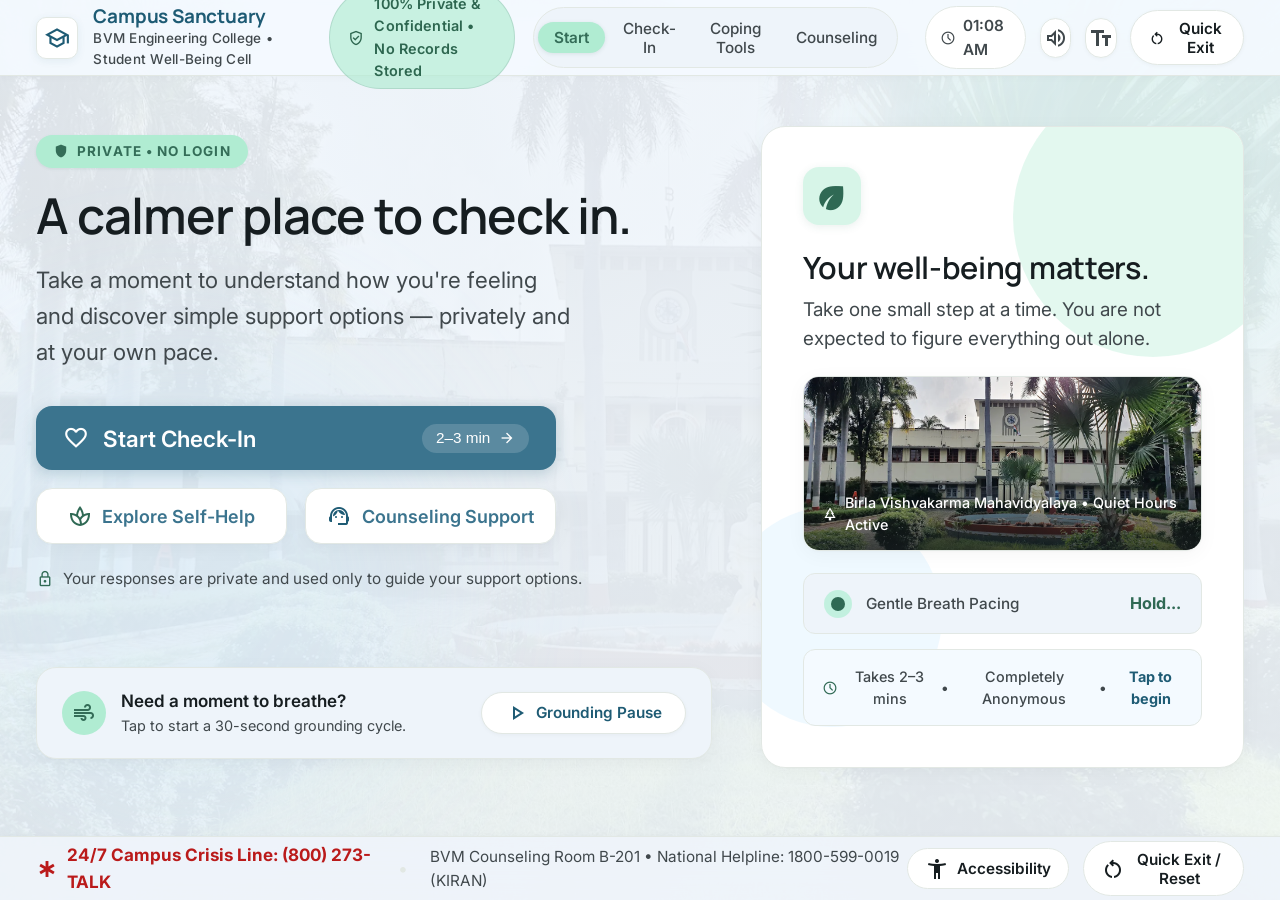
==== index.html @ 5b1e5e53 "feat: complete Campus Sanctuary student wellness kiosk web app with BVM background and Design System" ====
<!DOCTYPE html>
<html lang="en" class="light">
<head>
  <meta charset="UTF-8">
  <meta name="viewport" content="width=device-width, initial-scale=1.0">
  <title>Campus Sanctuary - BVM Engineering College Student Mental Health Support Kiosk</title>
  <meta name="description" content="Birla Vishvakarma Mahavidyalaya (BVM) Engineering College - Confidential, anonymous campus kiosk for engineering students to check well-being, access self-help tools, and connect with the BVM Counseling Cell.">
  <meta name="theme-color" content="#1e5b74">

  <!-- Google Fonts: Manrope (Headlines) & Inter (Body/Controls) -->
  <link rel="preconnect" href="https://fonts.googleapis.com">
  <link rel="preconnect" href="https://fonts.gstatic.com" crossorigin>
  <link href="https://fonts.googleapis.com/css2?family=Inter:wght@400;500;600;700&family=Manrope:wght@500;600;700;800&display=swap" rel="stylesheet">
  
  <!-- Material Symbols Outlined -->
  <link href="https://fonts.googleapis.com/css2?family=Material+Symbols+Outlined:opsz,wght,FILL,GRAD@20..48,100..700,0..1,-50..200" rel="stylesheet">

  <!-- Application Stylesheet -->
  <link rel="stylesheet" href="styles.css">
</head>
<body>

  <!-- BVM Campus Background Image Layer -->
  <div class="kiosk-bg-layer" id="bgLayer" aria-hidden="true"></div>
  <div class="ambient-glow ambient-glow-1" aria-hidden="true"></div>
  <div class="ambient-glow ambient-glow-2" aria-hidden="true"></div>

  <!-- Kiosk App Wrapper -->
  <div class="kiosk-app" id="kioskApp">

    <!-- ====================================================================
         PERSISTENT INSTITUTIONAL HEADER
         ==================================================================== -->
    <header class="kiosk-header" role="banner">
      <!-- Left: BVM Crest & Title -->
      <div class="header-left">
        <div class="institution-brand" id="brandHomeTrigger" role="button" tabindex="0" title="Return to Sanctuary Start">
          <div class="institution-crest" aria-hidden="true">
            <span class="material-symbols-outlined" style="font-size: 26px;">school</span>
          </div>
          <div class="institution-details">
            <span class="institution-title">Campus Sanctuary</span>
            <span class="institution-sub">BVM Engineering College • Student Well-Being Cell</span>
          </div>
        </div>
      </div>

      <!-- Center: Confidentiality Pill & Navigation Track -->
      <div class="header-center">
        <div class="confidential-pill">
          <span class="material-symbols-outlined">verified_user</span>
          <span>100% Private &amp; Confidential • No Records Stored</span>
        </div>

        <nav class="header-nav" aria-label="Kiosk Fast Navigation">
          <button type="button" class="nav-pill-btn active" data-target="screenWelcome" id="navBtnStart">Start</button>
          <button type="button" class="nav-pill-btn" data-target="screenMoodCheck" id="navBtnCheckIn">Check-In</button>
          <button type="button" class="nav-pill-btn" data-target="screenSelfHelp" id="navBtnTools">Coping Tools</button>
          <button type="button" class="nav-pill-btn" data-target="screenCounseling" id="navBtnCounseling">Counseling</button>
        </nav>
      </div>

      <!-- Right: Clock, Accessibility, Audio, Quick Exit -->
      <div class="header-right">
        <div class="clock-display" id="kioskClock" title="Current Campus Time">
          <span class="material-symbols-outlined" style="font-size: 16px;">schedule</span>
          <span id="clockTimeText">--:--</span>
        </div>

        <button type="button" class="btn-icon-control" id="btnToggleSound" title="Toggle audio feedback and calming sounds" aria-label="Toggle Sound">
          <span class="material-symbols-outlined" id="soundIcon">volume_up</span>
        </button>

        <button type="button" class="btn-icon-control" id="btnHeaderAccessibility" title="Adjust text size and contrast" aria-label="Accessibility Options">
          <span class="material-symbols-outlined">text_fields</span>
        </button>

        <button type="button" class="btn-quick-exit-top" id="btnQuickExitTop" title="Immediately clear screen and wipe session" aria-label="Quick Exit / Privacy Wipe">
          <span class="material-symbols-outlined" style="font-size: 18px;">restart_alt</span>
          <span>Quick Exit</span>
        </button>
      </div>
    </header>

    <!-- ====================================================================
         MAIN VIEWPORT: 6 INTEGRATED KIOSK SCREENS
         ==================================================================== -->
    <main class="kiosk-main" id="mainContent" role="main">

      <!-- ================================================================
           SCREEN 1: WELCOME & SANCTUARY (Screen 1 Mockup)
           ================================================================ -->
      <section class="screen-container active" id="screenWelcome" aria-labelledby="welcomeHeading">
        <div class="welcome-grid">
          
          <!-- Left Column (7 cols): Direct Action -->
          <div class="welcome-left-col">
            <div>
              <div class="pill-badge">
                <span class="material-symbols-outlined">shield</span>
                <span>PRIVATE • NO LOGIN</span>
              </div>

              <h1 class="welcome-heading" id="welcomeHeading">A calmer place to check in.</h1>

              <p class="welcome-lead">
                Take a moment to understand how you're feeling and discover simple support options — privately and at your own pace.
              </p>

              <!-- CTA Buttons Group -->
              <div class="welcome-cta-group">
                <!-- Primary Action -->
                <button type="button" class="btn-primary-action" id="btnWelcomeStart">
                  <div class="btn-label-wrap">
                    <span class="material-symbols-outlined">favorite</span>
                    <span>Start Check-In</span>
                  </div>
                  <div class="btn-duration-badge">
                    <span>2–3 min</span>
                    <span class="material-symbols-outlined" style="font-size: 18px;">arrow_forward</span>
                  </div>
                </button>

                <!-- Secondary Actions -->
                <div class="welcome-secondary-row">
                  <button type="button" class="btn-secondary-action" id="btnWelcomeSelfHelp">
                    <span class="material-symbols-outlined" style="color: var(--secondary);">spa</span>
                    <span>Explore Self-Help</span>
                  </button>

                  <button type="button" class="btn-secondary-action" id="btnWelcomeCounseling">
                    <span class="material-symbols-outlined" style="color: var(--primary);">support_agent</span>
                    <span>Counseling Support</span>
                  </button>
                </div>
              </div>

              <!-- Privacy Reassurance -->
              <div class="privacy-notice-row">
                <span class="material-symbols-outlined">lock</span>
                <span>Your responses are private and used only to guide your support options.</span>
              </div>
            </div>

            <!-- Quick Interactive Breath Pacer Bar -->
            <div class="quick-breath-bar" id="quickBreathBar">
              <div class="quick-breath-left">
                <div class="quick-breath-icon">
                  <span class="material-symbols-outlined">air</span>
                </div>
                <div>
                  <div class="quick-breath-title">Need a moment to breathe?</div>
                  <div class="quick-breath-sub">Tap to start a 30-second grounding cycle.</div>
                </div>
              </div>
              <button type="button" class="btn-grounding-pause" id="btnQuickBreathPause">
                <span class="material-symbols-outlined">play_arrow</span>
                <span>Grounding Pause</span>
              </button>
            </div>
          </div>

          <!-- Right Column (5 cols): Visual Sanctuary Card -->
          <div class="welcome-right-col">
            <div class="sanctuary-card">
              <div class="decor-circle decor-circle-1" aria-hidden="true"></div>
              <div class="decor-circle decor-circle-2" aria-hidden="true"></div>

              <div class="sanctuary-content-top">
                <div class="sanctuary-glyph-box">
                  <span class="material-symbols-outlined">eco</span>
                </div>

                <h2 class="sanctuary-title">Your well-being matters.</h2>
                <p class="sanctuary-desc">
                  Take one small step at a time. You are not expected to figure everything out alone.
                </p>

                <!-- BVM Campus Photo Frame with bvm_image.webp -->
                <div class="sanctuary-photo-frame" title="Birla Vishvakarma Mahavidyalaya Campus">
                  <img src="bvm_image.webp" alt="Birla Vishvakarma Mahavidyalaya Engineering College Campus and Gardens" id="campusSanctuaryImg">
                  <div class="photo-overlay-tag">
                    <span class="material-symbols-outlined" style="font-size: 16px;">park</span>
                    <span>Birla Vishvakarma Mahavidyalaya • Quiet Hours Active</span>
                  </div>
                </div>
              </div>

              <!-- Live Gentle Breath Pacer Indicator -->
              <div class="live-pulse-container" id="sanctuaryPulseTrigger" title="Tap to expand guided breathing">
                <div class="pulse-indicator-left">
                  <div class="pulse-ring-wrap">
                    <div class="pulse-ring-anim"></div>
                    <div class="pulse-ring-dot"></div>
                  </div>
                  <span class="pulse-label">Gentle Breath Pacing</span>
                </div>
                <span class="pulse-phase-text" id="liveBreathPhaseText">Inhale...</span>
              </div>

              <!-- Reassure Strip -->
              <div class="sanctuary-reassure-strip">
                <span class="material-symbols-outlined" style="color: var(--secondary); font-size: 16px;">schedule</span>
                <span>Takes 2–3 mins</span>
                <span>•</span>
                <span>Completely Anonymous</span>
                <span>•</span>
                <span class="highlight">Tap to begin</span>
              </div>
            </div>
          </div>
        </div>
      </section>

      <!-- ================================================================
           SCREEN 2: MOOD CHECK & INFLUENCES (Screen 2 Mockup)
           ================================================================ -->
      <section class="screen-container" id="screenMoodCheck" aria-labelledby="moodHeading">
        <div class="flow-card-wrapper">
          
          <!-- Top Meta -->
          <div class="flow-top-meta">
            <div class="step-indicator-pill">
              <span class="step-pulse-dot"></span>
              <span>Step 1 of 3 • Self Check-In</span>
            </div>
            <div class="screen-inactivity-hint">
              <span class="material-symbols-outlined">lock</span>
              <span>Screen auto-clears after 60s of inactivity</span>
            </div>
          </div>

          <!-- Main Header -->
          <div class="flow-title-block">
            <h1 class="flow-main-title" id="moodHeading">How are you feeling?</h1>
            <p class="flow-main-sub">Choose the words that feel closest to how you are right now.</p>
          </div>

          <!-- 6 Interactive Mood Cards (3 x 2 Grid) -->
          <div class="mood-grid" role="radiogroup" aria-label="Select your current mood">
            <!-- 1. Happy -->
            <button type="button" class="mood-card" data-mood="Happy" role="radio" aria-checked="false">
              <div class="mood-card-left">
                <div class="mood-icon-wrap">
                  <span class="material-symbols-outlined">wb_sunny</span>
                </div>
                <div class="mood-texts">
                  <span class="mood-name">Happy</span>
                  <span class="mood-caption">Content &amp; energized</span>
                </div>
              </div>
              <div class="mood-check-circle" aria-hidden="true">
                <span class="material-symbols-outlined" style="font-size: 20px;">check</span>
              </div>
            </button>

            <!-- 2. Okay -->
            <button type="button" class="mood-card" data-mood="Okay" role="radio" aria-checked="false">
              <div class="mood-card-left">
                <div class="mood-icon-wrap">
                  <span class="material-symbols-outlined">sentiment_satisfied</span>
                </div>
                <div class="mood-texts">
                  <span class="mood-name">Okay</span>
                  <span class="mood-caption">Doing alright today</span>
                </div>
              </div>
              <div class="mood-check-circle" aria-hidden="true">
                <span class="material-symbols-outlined" style="font-size: 20px;">check</span>
              </div>
            </button>

            <!-- 3. Neutral -->
            <button type="button" class="mood-card" data-mood="Neutral" role="radio" aria-checked="false">
              <div class="mood-card-left">
                <div class="mood-icon-wrap">
                  <span class="material-symbols-outlined">horizontal_rule</span>
                </div>
                <div class="mood-texts">
                  <span class="mood-name">Neutral</span>
                  <span class="mood-caption">Just getting by</span>
                </div>
              </div>
              <div class="mood-check-circle" aria-hidden="true">
                <span class="material-symbols-outlined" style="font-size: 20px;">check</span>
              </div>
            </button>

            <!-- 4. Stressed -->
            <button type="button" class="mood-card selected" data-mood="Stressed" role="radio" aria-checked="true">
              <div class="mood-card-left">
                <div class="mood-icon-wrap">
                  <span class="material-symbols-outlined">grain</span>
                </div>
                <div class="mood-texts">
                  <span class="mood-name">Stressed</span>
                  <span class="mood-caption">Under pressure or tense</span>
                </div>
              </div>
              <div class="mood-check-circle" aria-hidden="true">
                <span class="material-symbols-outlined" style="font-size: 20px; font-weight: bold;">check</span>
              </div>
            </button>

            <!-- 5. Sad -->
            <button type="button" class="mood-card" data-mood="Sad" role="radio" aria-checked="false">
              <div class="mood-card-left">
                <div class="mood-icon-wrap">
                  <span class="material-symbols-outlined">water_drop</span>
                </div>
                <div class="mood-texts">
                  <span class="mood-name">Sad</span>
                  <span class="mood-caption">Down or low energy</span>
                </div>
              </div>
              <div class="mood-check-circle" aria-hidden="true">
                <span class="material-symbols-outlined" style="font-size: 20px;">check</span>
              </div>
            </button>

            <!-- 6. Anxious -->
            <button type="button" class="mood-card" data-mood="Anxious" role="radio" aria-checked="false">
              <div class="mood-card-left">
                <div class="mood-icon-wrap">
                  <span class="material-symbols-outlined">air</span>
                </div>
                <div class="mood-texts">
                  <span class="mood-name">Anxious</span>
                  <span class="mood-caption">Restless or worried</span>
                </div>
              </div>
              <div class="mood-check-circle" aria-hidden="true">
                <span class="material-symbols-outlined" style="font-size: 20px;">check</span>
              </div>
            </button>
          </div>

          <!-- Secondary Prompt: What is affecting you most? -->
          <div class="influences-container">
            <div class="influences-title-row">
              <span class="material-symbols-outlined">psychology_alt</span>
              <h2 class="influences-title">What is affecting you most?</h2>
            </div>
            <p class="influences-sub">Select one or more that apply today to tailor instant grounding recommendations.</p>

            <div class="pills-cloud" id="influencesPillsCloud" role="group" aria-label="Select influences">
              <button type="button" class="topic-pill selected" data-topic="Academic Work" aria-pressed="true">
                <span class="material-symbols-outlined pill-check">check</span>
                <span>Academic Work</span>
              </button>
              <button type="button" class="topic-pill" data-topic="Exams" aria-pressed="false">
                <span class="material-symbols-outlined pill-check">check</span>
                <span>Exams &amp; Mid-Sems</span>
              </button>
              <button type="button" class="topic-pill" data-topic="Sleep" aria-pressed="false">
                <span class="material-symbols-outlined pill-check">check</span>
                <span>Sleep &amp; Fatigue</span>
              </button>
              <button type="button" class="topic-pill" data-topic="Relationships" aria-pressed="false">
                <span class="material-symbols-outlined pill-check">check</span>
                <span>Relationships</span>
              </button>
              <button type="button" class="topic-pill" data-topic="Loneliness" aria-pressed="false">
                <span class="material-symbols-outlined pill-check">check</span>
                <span>Hostel &amp; Loneliness</span>
              </button>
              <button type="button" class="topic-pill" data-topic="Placements" aria-pressed="false">
                <span class="material-symbols-outlined pill-check">check</span>
                <span>Placements &amp; Career</span>
              </button>
              <button type="button" class="topic-pill" data-topic="Other" aria-pressed="false">
                <span class="material-symbols-outlined pill-check">check</span>
                <span>Other</span>
              </button>
            </div>
          </div>

          <!-- Bottom Navigation Bar -->
          <div class="flow-bottom-bar">
            <button type="button" class="btn-flow-back" id="btnMoodBack">
              <span class="material-symbols-outlined">arrow_back</span>
              <span>Back to Home</span>
            </button>

            <button type="button" class="btn-flow-continue" id="btnMoodContinue">
              <span>Continue</span>
              <span class="material-symbols-outlined">arrow_forward</span>
            </button>
          </div>
        </div>
      </section>

      <!-- ================================================================
           SCREEN 3: ASSESSMENT QUESTIONNAIRE (Screen 3 Mockup)
           ================================================================ -->
      <section class="screen-container" id="screenAssessment" aria-labelledby="assessmentHeading">
        <div class="flow-card-wrapper">
          
          <!-- Top Meta -->
          <div class="flow-top-meta">
            <div class="step-indicator-pill">
              <span class="step-pulse-dot"></span>
              <span id="assessmentStepBadge">Question 1 of 8</span>
            </div>
            <div class="screen-inactivity-hint">
              <span class="material-symbols-outlined">lock</span>
              <span>Anonymous &amp; Untracked</span>
            </div>
          </div>

          <!-- Main Header -->
          <div class="flow-title-block">
            <h1 class="flow-main-title" id="assessmentHeading">Quick well-being check</h1>
            <p class="flow-main-sub">Answer based on how you have been feeling recently. Take your time—there are no right or wrong answers.</p>
          </div>

          <!-- Assessment Card -->
          <div class="assessment-card">
            <div class="assessment-meta-header">
              <div class="assessment-category-badge" id="questionCategoryBadge">
                <span class="material-symbols-outlined">psychology_alt</span>
                <span id="questionCategoryText">Academic Load &amp; Stress</span>
              </div>
              <div class="assessment-security-tag">
                <span class="material-symbols-outlined" style="font-size: 16px;">lock</span>
                <span>Zero Data Retained</span>
              </div>
            </div>

            <div class="assessment-question-box">
              <h2 class="assessment-question-title" id="questionPromptText">
                How often have you felt overwhelmed by your academic work?
              </h2>
              <p class="assessment-question-hint" id="questionHintText">
                Think about course deadlines, study hours, or exam preparations over the past two weeks.
              </p>
            </div>

            <!-- 4 Frequency Option Cards -->
            <div class="options-radiogroup" id="assessmentOptionsGroup" role="radiogroup" aria-labelledby="questionPromptText">
              <!-- 0: Never -->
              <button type="button" class="option-row-card" data-value="0" role="radio" aria-checked="false">
                <div class="option-row-left">
                  <div class="option-icon-wrap">
                    <span class="material-symbols-outlined">wb_sunny</span>
                  </div>
                  <div class="option-details">
                    <span class="option-label-text">Never</span>
                    <span class="option-desc-text">Feeling calm, balanced, and fully in control</span>
                  </div>
                </div>
                <div class="option-radio-dot">
                  <div class="option-radio-inner"></div>
                </div>
              </button>

              <!-- 1: Sometimes (Default active) -->
              <button type="button" class="option-row-card active" data-value="1" role="radio" aria-checked="true">
                <div class="option-row-left">
                  <div class="option-icon-wrap">
                    <span class="material-symbols-outlined">filter_drama</span>
                  </div>
                  <div class="option-details">
                    <span class="option-label-text">Sometimes</span>
                    <span class="option-desc-text">Manageable pressure during peak assignment dates</span>
                  </div>
                </div>
                <div class="option-radio-dot">
                  <div class="option-radio-inner"></div>
                </div>
              </button>

              <!-- 2: Often -->
              <button type="button" class="option-row-card" data-value="2" role="radio" aria-checked="false">
                <div class="option-row-left">
                  <div class="option-icon-wrap">
                    <span class="material-symbols-outlined">thunderstorm</span>
                  </div>
                  <div class="option-details">
                    <span class="option-label-text">Often</span>
                    <span class="option-desc-text">Persistent tension that affects daily rest or focus</span>
                  </div>
                </div>
                <div class="option-radio-dot">
                  <div class="option-radio-inner"></div>
                </div>
              </button>

              <!-- 3: Very Often -->
              <button type="button" class="option-row-card" data-value="3" role="radio" aria-checked="false">
                <div class="option-row-left">
                  <div class="option-icon-wrap">
                    <span class="material-symbols-outlined">crisis_alert</span>
                  </div>
                  <div class="option-details">
                    <span class="option-label-text">Very Often</span>
                    <span class="option-desc-text">Constant exhaustion, dread, or falling behind</span>
                  </div>
                </div>
                <div class="option-radio-dot">
                  <div class="option-radio-inner"></div>
                </div>
              </button>
            </div>

            <!-- Progress Track -->
            <div class="assessment-progress-wrapper">
              <div class="progress-labels-row">
                <span id="progressStepCount">Question 1 of 8</span>
                <span id="progressPercentText">12.5% Complete</span>
              </div>
              <div class="progress-track-bar" role="progressbar" aria-valuenow="1" aria-valuemin="1" aria-valuemax="8">
                <div class="progress-fill-bar" id="assessmentProgressBarFill" style="width: 12.5%;"></div>
              </div>
            </div>
          </div>

          <!-- Bottom Navigation Bar -->
          <div class="flow-bottom-bar">
            <button type="button" class="btn-flow-back" id="btnAssessmentBack">
              <span class="material-symbols-outlined">arrow_back</span>
              <span>Back</span>
            </button>

            <div style="display: flex; gap: 0.75rem;">
              <button type="button" class="btn-flow-back" id="btnAssessmentSkip" style="font-size: 0.95rem;">
                <span>Skip Question</span>
              </button>

              <button type="button" class="btn-flow-continue" id="btnAssessmentNext">
                <span id="assessmentNextBtnText">Next</span>
                <span class="material-symbols-outlined">arrow_forward</span>
              </button>
            </div>
          </div>
        </div>
      </section>

      <!-- ================================================================
           SCREEN 4: RESULTS & PERSONAL SUMMARY (Screen 4 Mockup)
           ================================================================ -->
      <section class="screen-container" id="screenResults" aria-labelledby="resultsHeading">
        <div class="flow-card-wrapper">
          
          <div class="flow-title-block">
            <div class="results-level-pill moderate" id="resultStatusBadge">
              <span class="material-symbols-outlined" style="font-size: 16px;">spa</span>
              <span id="resultBadgeText">Moderate Stress</span>
            </div>
            <h1 class="flow-main-title" id="resultsHeading">Your well-being check</h1>
            <p class="flow-main-sub" id="resultMainSubtitle">
              Your responses suggest that you may be experiencing some stress at the moment.
            </p>
          </div>

          <!-- Results Hero Card -->
          <div class="results-hero-card">
            <div class="results-icon-glyph">
              <span class="material-symbols-outlined" style="font-size: 30px;">spa</span>
            </div>
            <h2 class="results-reflection-title" id="resultReflectionTitle">You're carrying some pressure.</h2>
            <p class="results-reflection-text" id="resultReflectionDesc">
              That can happen during demanding academic periods. A few small support steps may help you feel more balanced.
            </p>

            <div class="results-disclaimer-note">
              <span class="material-symbols-outlined">verified_user</span>
              <p>
                Remember: this check-in is not a medical assessment or permanent record. It is completely anonymous and designed solely for your present self-care.
              </p>
            </div>
          </div>

          <!-- 3 Recommendation Shortcut Cards -->
          <div class="results-actions-grid">
            <!-- Breathing Exercise -->
            <div class="rec-tool-card" id="recBreathingCard" role="button" tabindex="0">
              <div>
                <div class="rec-card-top-row">
                  <div class="rec-card-icon blue">
                    <span class="material-symbols-outlined">air</span>
                  </div>
                  <span class="rec-time-badge">2 mins • Guided Audio</span>
                </div>
                <h3 class="rec-title">Breathing Exercise</h3>
                <p class="rec-desc">Take a few minutes to slow your breathing and reset your nervous system.</p>
              </div>
              <div class="rec-card-action-link">
                <span>Start Exercise</span>
                <span class="material-symbols-outlined" style="font-size: 20px;">arrow_forward</span>
              </div>
            </div>

            <!-- Relaxation Activity -->
            <div class="rec-tool-card" id="recRelaxationCard" role="button" tabindex="0">
              <div>
                <div class="rec-card-top-row">
                  <div class="rec-card-icon green">
                    <span class="material-symbols-outlined">self_improvement</span>
                  </div>
                  <span class="rec-time-badge">3 mins • Relaxation</span>
                </div>
                <h3 class="rec-title">Relaxation Activity</h3>
                <p class="rec-desc">Try a gentle physical sequence to release tension in your shoulders and jaw.</p>
              </div>
              <div class="rec-card-action-link">
                <span>Begin Activity</span>
                <span class="material-symbols-outlined" style="font-size: 20px;">arrow_forward</span>
              </div>
            </div>

            <!-- Self-Help Resources -->
            <div class="rec-tool-card" id="recResourcesCard" role="button" tabindex="0">
              <div>
                <div class="rec-card-top-row">
                  <div class="rec-card-icon slate">
                    <span class="material-symbols-outlined">menu_book</span>
                  </div>
                  <span class="rec-time-badge">Toolkits &amp; Guides</span>
                </div>
                <h3 class="rec-title">Self-Help Resources</h3>
                <p class="rec-desc">Explore practical, student-tested guides for sleep, exams, and workload.</p>
              </div>
              <div class="rec-card-action-link">
                <span>Explore Resources</span>
                <span class="material-symbols-outlined" style="font-size: 20px;">arrow_forward</span>
              </div>
            </div>
          </div>

          <!-- Bottom Navigation Bar -->
          <div class="flow-bottom-bar" style="justify-content: center; gap: 1rem;">
            <button type="button" class="btn-flow-back" id="btnResultsHome">
              <span class="material-symbols-outlined">home</span>
              <span>Back to Home</span>
            </button>

            <button type="button" class="btn-flow-continue" id="btnResultsToSelfHelp" style="background: var(--surface-container-lowest); color: var(--primary); border: 1.5px solid var(--border-card);">
              <span class="material-symbols-outlined">spa</span>
              <span>Explore Self-Help</span>
            </button>

            <button type="button" class="btn-flow-continue" id="btnResultsToCounseling">
              <span class="material-symbols-outlined">support_agent</span>
              <span>Talk to a Counselor</span>
            </button>
          </div>
        </div>
      </section>

      <!-- ================================================================
           SCREEN 5: SELF-HELP TOOLS & COPING LIBRARY (Screen 5 Mockup)
           ================================================================ -->
      <section class="screen-container" id="screenSelfHelp" aria-labelledby="selfHelpHeading">
        <div class="flow-card-wrapper">
          
          <div class="flow-title-block">
            <div class="pill-badge" style="margin-left: auto; margin-right: auto;">
              <span class="material-symbols-outlined">self_improvement</span>
              <span>Self-Directed Care</span>
            </div>
            <h1 class="flow-main-title" id="selfHelpHeading">Support you can try now</h1>
            <p class="flow-main-sub">Simple resources you can explore at your own pace.</p>
          </div>

          <!-- 2 x 2 Interactive Tool Cards Grid -->
          <div class="selfhelp-grid">
            <!-- 1. Breathing Exercise -->
            <div class="tool-large-card" id="toolCardBreathing">
              <div>
                <div class="tool-card-head">
                  <div class="tool-avatar-box">
                    <span class="material-symbols-outlined" style="font-size: 32px;">air</span>
                  </div>
                  <span class="tool-duration-tag">3-5 mins</span>
                </div>
                <h2 class="tool-heading">Breathing Exercise</h2>
                <p class="tool-summary">Calm your mind with a guided breathing activity.</p>
              </div>
              <button type="button" class="btn-tool-launch" id="btnLaunchBreathingModal">
                <span>Try Now</span>
                <span class="material-symbols-outlined" style="font-size: 18px;">play_arrow</span>
              </button>
            </div>

            <!-- 2. Relaxation -->
            <div class="tool-large-card" id="toolCardRelaxation">
              <div>
                <div class="tool-card-head">
                  <div class="tool-avatar-box secondary">
                    <span class="material-symbols-outlined" style="font-size: 32px;">self_improvement</span>
                  </div>
                  <span class="tool-duration-tag">Audio guided</span>
                </div>
                <h2 class="tool-heading">Relaxation</h2>
                <p class="tool-summary">Try a short relaxation and sensory grounding exercise.</p>
              </div>
              <button type="button" class="btn-tool-launch" id="btnLaunchRelaxationModal">
                <span>Try Now</span>
                <span class="material-symbols-outlined" style="font-size: 18px;">headphones</span>
              </button>
            </div>

            <!-- 3. Self-Help Resources -->
            <div class="tool-large-card" id="toolCardResources">
              <div>
                <div class="tool-card-head">
                  <div class="tool-avatar-box tertiary">
                    <span class="material-symbols-outlined" style="font-size: 32px;">menu_book</span>
                  </div>
                  <span class="tool-duration-tag">Guides &amp; PDFs</span>
                </div>
                <h2 class="tool-heading">Self-Help Resources</h2>
                <p class="tool-summary">Read practical resources for stress, sleep, and well-being.</p>
              </div>
              <button type="button" class="btn-tool-launch" id="btnLaunchResourcesModal">
                <span>Explore</span>
                <span class="material-symbols-outlined" style="font-size: 18px;">library_books</span>
              </button>
            </div>

            <!-- 4. AI Support Assistant -->
            <div class="tool-large-card" id="toolCardAi">
              <div>
                <div class="tool-card-head">
                  <div class="tool-avatar-box">
                    <span class="material-symbols-outlined" style="font-size: 32px;">forum</span>
                  </div>
                  <span class="tool-duration-tag">Interactive Q&amp;A</span>
                </div>
                <h2 class="tool-heading">AI Support Assistant</h2>
                <p class="tool-summary">Get guided empathetic support and explore helpful next steps.</p>
              </div>
              <button type="button" class="btn-tool-launch" id="btnLaunchAiModal">
                <span>Try Now</span>
                <span class="material-symbols-outlined" style="font-size: 18px;">smart_toy</span>
              </button>
            </div>
          </div>

          <!-- Reassure Note -->
          <div class="sanctuary-reassure-strip" style="max-width: 500px; margin: 0 auto 1.5rem;">
            <span class="material-symbols-outlined" style="color: var(--secondary);">eco</span>
            <span>You can return here whenever you need a moment of support.</span>
          </div>

          <!-- Bottom Navigation Bar -->
          <div class="flow-bottom-bar" style="justify-content: center; gap: 1rem;">
            <button type="button" class="btn-flow-back" id="btnSelfHelpHome">
              <span class="material-symbols-outlined">home</span>
              <span>Back to Home</span>
            </button>

            <button type="button" class="btn-flow-continue" id="btnSelfHelpToCounseling">
              <span>Counseling Support</span>
              <span class="material-symbols-outlined">arrow_forward</span>
            </button>
          </div>
        </div>
      </section>

      <!-- ================================================================
           SCREEN 6: UNIVERSITY COUNSELING CONNECTION (Screen 6 Mockup)
           ================================================================ -->
      <section class="screen-container" id="screenCounseling" aria-labelledby="counselingHeading">
        <div class="flow-card-wrapper">
          
          <div class="flow-title-block">
            <div class="pill-badge" style="margin-left: auto; margin-right: auto; background: rgba(176, 236, 210, 0.5); color: var(--secondary);">
              <span class="material-symbols-outlined">lock</span>
              <span>Completely Confidential • Student Wellness Care</span>
            </div>
            <h1 class="flow-main-title" id="counselingHeading">University counseling support</h1>
            <p class="flow-main-sub">Would you like to connect with a university counselor?</p>
          </div>

          <!-- 3 Support Options Cards -->
          <div class="counseling-choices-grid" role="radiogroup" aria-label="Counseling Support Choices">
            <!-- 1: Book Appointment (Selected Default) -->
            <button type="button" class="counseling-card selected" data-counseling="Book an Appointment" role="radio" aria-checked="true">
              <div class="counseling-card-top">
                <div class="counseling-avatar">
                  <span class="material-symbols-outlined">calendar_today</span>
                </div>
                <div class="counseling-radio-dot">
                  <span class="material-symbols-outlined" style="font-size: 16px;">check</span>
                </div>
              </div>
              <div>
                <h2 class="counseling-card-title">Book an Appointment</h2>
                <p class="counseling-card-desc">Choose a suitable time to meet a counselor on campus or virtually.</p>
              </div>
              <div class="counseling-badge-row">
                <span class="material-symbols-outlined">verified</span>
                <span>In-person or Telehealth</span>
              </div>
            </button>

            <!-- 2: Request Callback -->
            <button type="button" class="counseling-card" data-counseling="Request a Callback" role="radio" aria-checked="false">
              <div class="counseling-card-top">
                <div class="counseling-avatar blue">
                  <span class="material-symbols-outlined">phone_in_talk</span>
                </div>
                <div class="counseling-radio-dot">
                  <span class="material-symbols-outlined" style="font-size: 16px;">check</span>
                </div>
              </div>
              <div>
                <h2 class="counseling-card-title">Request a Callback</h2>
                <p class="counseling-card-desc">Ask a counselor to contact you privately at a discreet hour.</p>
              </div>
              <div class="counseling-badge-row" style="color: var(--on-surface-variant);">
                <span class="material-symbols-outlined">schedule</span>
                <span>Response within 4 business hours</span>
              </div>
            </button>

            <!-- 3: View Available Support -->
            <button type="button" class="counseling-card" data-counseling="View Available Support" role="radio" aria-checked="false">
              <div class="counseling-card-top">
                <div class="counseling-avatar slate">
                  <span class="material-symbols-outlined">explore</span>
                </div>
                <div class="counseling-radio-dot">
                  <span class="material-symbols-outlined" style="font-size: 16px;">check</span>
                </div>
              </div>
              <div>
                <h2 class="counseling-card-title">View Available Support</h2>
                <p class="counseling-card-desc">See the spectrum of mental health services and specialized groups.</p>
              </div>
              <div class="counseling-badge-row" style="color: var(--on-surface-variant);">
                <span class="material-symbols-outlined">menu_book</span>
                <span>Browse BVM campus programs</span>
              </div>
            </button>
          </div>

          <!-- Schedule & Preferences Panel -->
          <div class="schedule-panel-card">
            <div class="schedule-header-row">
              <h3 class="schedule-section-title">Preferred time</h3>
              <span class="schedule-section-sub">When are you easiest to reach or free to talk?</span>
            </div>

            <!-- Time Slots -->
            <div class="time-slots-grid" role="radiogroup" aria-label="Preferred Time Slot">
              <button type="button" class="time-slot-btn selected" data-time="Morning" role="radio" aria-checked="true">
                <span class="material-symbols-outlined">wb_twilight</span>
                <span>Morning (8 AM – 12 PM)</span>
              </button>

              <button type="button" class="time-slot-btn" data-time="Afternoon" role="radio" aria-checked="false">
                <span class="material-symbols-outlined">wb_sunny</span>
                <span>Afternoon (12 PM – 4 PM)</span>
              </button>

              <button type="button" class="time-slot-btn" data-time="Evening" role="radio" aria-checked="false">
                <span class="material-symbols-outlined">dark_mode</span>
                <span>Evening (4 PM – 7 PM)</span>
              </button>
            </div>

            <!-- Notes Field -->
            <div class="note-input-container">
              <div class="note-input-header">
                <label for="counselingNoteInput">Anything you'd like us to know? <span style="font-weight: normal; color: var(--on-surface-variant);">(Optional)</span></label>
                <span id="noteCharCounter">0 / 250</span>
              </div>
              <textarea class="counseling-textarea" id="counselingNoteInput" maxlength="250" placeholder="e.g., I'd prefer a remote session or have lab file submission conflicts..."></textarea>
              <div class="textarea-footer-row">
                <span style="display: flex; align-items: center; gap: 0.3rem;">
                  <span class="material-symbols-outlined" style="font-size: 14px; color: var(--secondary);">lock</span>
                  Protected by campus privacy and counseling confidentiality
                </span>
                <span>100% Anonymous Pass Available</span>
              </div>
            </div>
          </div>

          <!-- Reassurance Strip -->
          <div class="sanctuary-reassure-strip" style="max-width: 600px; margin: 0 auto 1.5rem;">
            <span class="material-symbols-outlined" style="color: var(--secondary);">verified_user</span>
            <span>Your request is handled confidentially by the BVM student wellness team.</span>
          </div>

          <!-- Bottom Navigation Bar -->
          <div class="flow-bottom-bar">
            <button type="button" class="btn-flow-back" id="btnCounselingBack">
              <span class="material-symbols-outlined">arrow_back</span>
              <span>Back</span>
            </button>

            <button type="button" class="btn-flow-continue" id="btnSubmitCounselingPass">
              <span class="material-symbols-outlined">confirmation_number</span>
              <span>Generate Confidential Pass</span>
            </button>
          </div>
        </div>
      </section>

    </main>

    <!-- ====================================================================
         PERSISTENT FOOTER STATUS BAR (Matches Design System)
         ==================================================================== -->
    <footer class="kiosk-footer" role="contentinfo">
      <!-- Left: 24/7 Crisis Callout -->
      <div class="footer-left">
        <div class="crisis-callout">
          <span class="material-symbols-outlined">emergency</span>
          <span>24/7 Campus Crisis Line: (800) 273-TALK</span>
        </div>
        <span class="footer-bullet">•</span>
        <span class="footer-sub-note">BVM Counseling Room B-201 • National Helpline: 1800-599-0019 (KIRAN)</span>
      </div>

      <!-- Right: Accessibility & Quick Reset -->
      <div class="footer-right">
        <button type="button" class="btn-footer-tool" id="btnFooterAccessibility">
          <span class="material-symbols-outlined">accessibility_new</span>
          <span>Accessibility</span>
        </button>

        <button type="button" class="btn-footer-tool" id="btnFooterReset">
          <span class="material-symbols-outlined">restart_alt</span>
          <span>Quick Exit / Reset</span>
        </button>
      </div>
    </footer>

    <!-- ====================================================================
         INTERACTIVE MODALS & OVERLAYS
         ==================================================================== -->

    <!-- 1. Interactive Guided Box Breathing Modal -->
    <div class="modal-overlay" id="modalBreathing" role="dialog" aria-modal="true" aria-labelledby="modalBreathingTitle">
      <div class="modal-sheet">
        <div class="modal-header-bar">
          <div class="modal-title-wrap">
            <div class="modal-title-icon">
              <span class="material-symbols-outlined">air</span>
            </div>
            <h2 class="modal-title" id="modalBreathingTitle">Guided Box Breathing</h2>
          </div>
          <button type="button" class="btn-modal-close" id="btnCloseBreathing" aria-label="Close">
            <span class="material-symbols-outlined">close</span>
          </button>
        </div>

        <div class="modal-body-content">
          <div class="breathing-visual-stage">
            <div class="breath-circle-outer" id="breathOuterCircle">
              <div class="breath-circle-middle">
                <div class="breath-circle-core">
                  <span class="breath-action-text" id="breathPhaseTitle">Inhale</span>
                  <span class="breath-countdown-sec" id="breathSecondsDisplay">4s</span>
                </div>
              </div>
            </div>

            <div class="breath-stats-row">
              <span id="breathCycleCounter">Cycle 1 of 4</span>
              <span>•</span>
              <span id="breathRhythmLabel">Box Breathing (4-4-4-4)</span>
            </div>
          </div>
        </div>

        <div class="modal-footer-bar">
          <button type="button" class="btn-flow-back" id="btnToggleBreathPlay">
            <span class="material-symbols-outlined" id="breathPlayIcon">pause</span>
            <span id="breathPlayText">Pause</span>
          </button>

          <button type="button" class="btn-flow-continue" id="btnFinishBreathing">
            <span>Done &amp; Return</span>
          </button>
        </div>
      </div>
    </div>

    <!-- 2. Interactive 5-4-3-2-1 Sensory Grounding Modal -->
    <div class="modal-overlay" id="modalGrounding" role="dialog" aria-modal="true" aria-labelledby="modalGroundingTitle">
      <div class="modal-sheet">
        <div class="modal-header-bar">
          <div class="modal-title-wrap">
            <div class="modal-title-icon" style="background: rgba(176, 236, 210, 0.5); color: var(--secondary);">
              <span class="material-symbols-outlined">self_improvement</span>
            </div>
            <h2 class="modal-title" id="modalGroundingTitle">5-4-3-2-1 Sensory Grounding</h2>
          </div>
          <button type="button" class="btn-modal-close" id="btnCloseGrounding" aria-label="Close">
            <span class="material-symbols-outlined">close</span>
          </button>
        </div>

        <div class="modal-body-content">
          <p style="font-family: var(--font-body); color: var(--on-surface-variant); margin-bottom: 1.25rem;">
            When overwhelmed by coursework or anxiety, this technique grounds your senses in the present moment. Tap each step as you complete it:
          </p>

          <div class="grounding-steps-list">
            <div class="grounding-step-item" id="groundStep5">
              <div class="step-num-circle">5</div>
              <div class="step-info-col">
                <h4>5 things you can SEE</h4>
                <p>Look around the room: notice the light, a leaf outside, the library table, a clock.</p>
              </div>
            </div>

            <div class="grounding-step-item" id="groundStep4">
              <div class="step-num-circle">4</div>
              <div class="step-info-col">
                <h4>4 things you can TOUCH</h4>
                <p>Feel your shoes on the floor, the texture of your notebook, or the coolness of the kiosk.</p>
              </div>
            </div>

            <div class="grounding-step-item" id="groundStep3">
              <div class="step-num-circle">3</div>
              <div class="step-info-col">
                <h4>3 things you can HEAR</h4>
                <p>Listen for campus sounds: distant wind, someone walking, air circulation.</p>
              </div>
            </div>

            <div class="grounding-step-item" id="groundStep2">
              <div class="step-num-circle">2</div>
              <div class="step-info-col">
                <h4>2 things you can SMELL</h4>
                <p>Notice the air in the room, library paper, rain, or fresh morning grass.</p>
              </div>
            </div>

            <div class="grounding-step-item" id="groundStep1">
              <div class="step-num-circle">1</div>
              <div class="step-info-col">
                <h4>1 thing you can TASTE</h4>
                <p>Take a sip of water, or take note of a calm, refreshing breath.</p>
              </div>
            </div>
          </div>
        </div>

        <div class="modal-footer-bar">
          <span style="font-family: var(--font-label); font-size: 0.85rem; color: var(--on-surface-variant);">
            Take all the time you need.
          </span>
          <button type="button" class="btn-flow-continue" id="btnFinishGrounding">
            <span>I Feel More Grounded</span>
          </button>
        </div>
      </div>
    </div>

    <!-- 3. Self-Help Resources Library Modal -->
    <div class="modal-overlay" id="modalResources" role="dialog" aria-modal="true" aria-labelledby="modalResourcesTitle">
      <div class="modal-sheet">
        <div class="modal-header-bar">
          <div class="modal-title-wrap">
            <div class="modal-title-icon" style="background: var(--surface-container); color: var(--tertiary);">
              <span class="material-symbols-outlined">menu_book</span>
            </div>
            <h2 class="modal-title" id="modalResourcesTitle">Campus Self-Help Toolkits</h2>
          </div>
          <button type="button" class="btn-modal-close" id="btnCloseResources" aria-label="Close">
            <span class="material-symbols-outlined">close</span>
          </button>
        </div>

        <div class="modal-body-content">
          <div class="modal-tabs-header">
            <button type="button" class="tab-switch-btn active" data-tab="tabAcademic">Academic &amp; Exams</button>
            <button type="button" class="tab-switch-btn" data-tab="tabSleep">Sleep Hygiene</button>
            <button type="button" class="tab-switch-btn" data-tab="tabSanctuary">BVM Quiet Sanctuaries</button>
          </div>

          <!-- Tab 1: Academic & Exams -->
          <div class="tab-pane active" id="tabAcademic">
            <div class="tab-article-content">
              <h3>Managing High-Stakes Exam &amp; Lab Pressures</h3>
              <p>Engineering coursework presents dense deadlines. When work piles up, try the <strong>25/5 Sprint</strong>:</p>
              <ul>
                <li><strong>Break large projects into single micro-tasks</strong>: Outline just one problem statement rather than the whole assignment.</li>
                <li><strong>Protect the first 45 minutes of morning</strong>: Avoid checking notification feeds; complete one hard problem first.</li>
                <li><strong>Mid-Sem Stress Reset</strong>: If a test didn't go well, consult the course mentor during faculty office hours. Progress is iterative.</li>
              </ul>
            </div>
          </div>

          <!-- Tab 2: Sleep Hygiene -->
          <div class="tab-pane" id="tabSleep">
            <div class="tab-article-content">
              <h3>Sleep Strategies for Engineering Students</h3>
              <p>Late night coding or lab files disrupt sleep quality. Simple adjustments make a noticeable difference:</p>
              <ul>
                <li><strong>Screen cutoff 30 minutes before bed</strong>: Allow your eyes to decompress from monitor glare.</li>
                <li><strong>Dim ambient hostel room lighting</strong>: Warmer light prompts your brain's natural melatonin production.</li>
                <li><strong>Write down tomorrow's top 3 tasks</strong>: Transferring worries from your mind onto paper relieves overnight cognitive churning.</li>
              </ul>
            </div>
          </div>

          <!-- Tab 3: BVM Quiet Sanctuaries -->
          <div class="tab-pane" id="tabSanctuary">
            <div class="tab-article-content">
              <h3>Peaceful Campus Spaces at BVM</h3>
              <p>Need a silent spot between lectures? These spaces provide restorative quiet:</p>
              <ul>
                <li><strong>BVM Central Library 2nd Floor</strong>: Silent study desks with natural window daylight.</li>
                <li><strong>Botanical Lawn &amp; Fountain Garden</strong>: Shaded benches under palm trees (behind main porch).</li>
                <li><strong>Auditorium Courtyard</strong>: Peaceful breeze corridor in the afternoon.</li>
              </ul>
            </div>
          </div>
        </div>

        <div class="modal-footer-bar">
          <span style="font-family: var(--font-label); font-size: 0.85rem; color: var(--on-surface-variant);">
            Free student resource guides
          </span>
          <button type="button" class="btn-flow-continue" id="btnDoneResources">
            <span>Done</span>
          </button>
        </div>
      </div>
    </div>

    <!-- 4. AI Support Assistant Modal -->
    <div class="modal-overlay" id="modalAi" role="dialog" aria-modal="true" aria-labelledby="modalAiTitle">
      <div class="modal-sheet">
        <div class="modal-header-bar">
          <div class="modal-title-wrap">
            <div class="modal-title-icon" style="background: rgba(192, 232, 255, 0.6); color: var(--primary);">
              <span class="material-symbols-outlined">smart_toy</span>
            </div>
            <h2 class="modal-title" id="modalAiTitle">AI Wellness Companion</h2>
          </div>
          <button type="button" class="btn-modal-close" id="btnCloseAi" aria-label="Close">
            <span class="material-symbols-outlined">close</span>
          </button>
        </div>

        <div class="modal-body-content">
          <p style="font-family: var(--font-label); font-size: 0.85rem; color: var(--on-surface-variant); margin-bottom: 0.75rem;">
            Tap a question or topic to receive instant non-judgmental guidance:
          </p>

          <div class="ai-chips-group">
            <button type="button" class="ai-chip-prompt" data-query="overwhelmed">Overwhelmed before Mid-Sems</button>
            <button type="button" class="ai-chip-prompt" data-query="sleep">Can't sleep due to racing thoughts</button>
            <button type="button" class="ai-chip-prompt" data-query="lonely">Feeling isolated in hostel</button>
            <button type="button" class="ai-chip-prompt" data-query="placement">Placement &amp; career anxiety</button>
          </div>

          <div class="ai-bubble-response">
            <div class="ai-bot-avatar">
              <span class="material-symbols-outlined" style="font-size: 22px;">psychology</span>
            </div>
            <div class="ai-bubble-text" id="aiResponseContent">
              Hello! I'm your campus wellness assistant. Whatever you're going through today, remember that you are capable of handling one step at a time. Tap any prompt above or let me know how you're feeling right now.
            </div>
          </div>
        </div>

        <div class="modal-footer-bar">
          <span style="font-family: var(--font-label); font-size: 0.8rem; color: var(--on-surface-variant);">
            100% anonymous &bull; No conversation logs saved
          </span>
          <button type="button" class="btn-flow-continue" id="btnDoneAi">
            <span>Close</span>
          </button>
        </div>
      </div>
    </div>

    <!-- 5. Confidential Appointment Voucher Modal -->
    <div class="modal-overlay" id="modalVoucher" role="dialog" aria-modal="true" aria-labelledby="modalVoucherTitle">
      <div class="modal-sheet">
        <div class="modal-header-bar">
          <div class="modal-title-wrap">
            <div class="modal-title-icon" style="background: rgba(176, 236, 210, 0.6); color: var(--secondary);">
              <span class="material-symbols-outlined">confirmation_number</span>
            </div>
            <h2 class="modal-title" id="modalVoucherTitle">Confidential Appointment Pass</h2>
          </div>
          <button type="button" class="btn-modal-close" id="btnCloseVoucher" aria-label="Close">
            <span class="material-symbols-outlined">close</span>
          </button>
        </div>

        <div class="modal-body-content">
          <div class="voucher-receipt-card">
            <div class="voucher-crest-row">
              <span class="material-symbols-outlined" style="font-size: 24px;">school</span>
              <span>BVM WELLNESS CELL • PASS</span>
            </div>

            <div class="voucher-ticket-num" id="voucherTicketCode">BVM-WELL-8942</div>
            <p style="font-family: var(--font-label); font-size: 0.85rem; color: var(--on-surface-variant);">
              Show or quote this anonymous reference code upon visiting.
            </p>

            <div class="voucher-details-grid">
              <div>
                <span class="voucher-field-label">Service Type</span>
                <p class="voucher-field-val" id="voucherServiceDisplay">Book an Appointment</p>
              </div>
              <div>
                <span class="voucher-field-label">Preferred Slot</span>
                <p class="voucher-field-val" id="voucherTimeDisplay">Morning (8 AM – 12 PM)</p>
              </div>
              <div>
                <span class="voucher-field-label">Location</span>
                <p class="voucher-field-val">Room B-201, Main Building</p>
              </div>
              <div>
                <span class="voucher-field-label">Validity</span>
                <p class="voucher-field-val">Valid for 7 Days</p>
              </div>
            </div>

            <!-- Live SVG QR Code -->
            <div class="voucher-qr-wrap">
              <svg width="110" height="110" viewBox="0 0 100 100" style="background: #ffffff; padding: 6px; border-radius: 8px; border: 1px solid var(--border-card);">
                <!-- Corner 1 -->
                <rect x="5" y="5" width="26" height="26" fill="#1e5b74" rx="3"/>
                <rect x="11" y="11" width="14" height="14" fill="#ffffff" rx="1"/>
                <rect x="15" y="15" width="6" height="6" fill="#1e5b74"/>
                <!-- Corner 2 -->
                <rect x="69" y="5" width="26" height="26" fill="#1e5b74" rx="3"/>
                <rect x="75" y="11" width="14" height="14" fill="#ffffff" rx="1"/>
                <rect x="79" y="15" width="6" height="6" fill="#1e5b74"/>
                <!-- Corner 3 -->
                <rect x="5" y="69" width="26" height="26" fill="#1e5b74" rx="3"/>
                <rect x="11" y="75" width="14" height="14" fill="#ffffff" rx="1"/>
                <rect x="15" y="79" width="6" height="6" fill="#1e5b74"/>
                <!-- Data dots pattern -->
                <rect x="38" y="10" width="6" height="6" fill="#1e5b74"/>
                <rect x="50" y="10" width="6" height="6" fill="#1e5b74"/>
                <rect x="38" y="22" width="6" height="6" fill="#1e5b74"/>
                <rect x="54" y="22" width="6" height="6" fill="#1e5b74"/>
                <rect x="10" y="38" width="6" height="6" fill="#1e5b74"/>
                <rect x="22" y="38" width="6" height="6" fill="#1e5b74"/>
                <rect x="38" y="38" width="8" height="8" fill="#2f6954"/>
                <rect x="52" y="38" width="6" height="6" fill="#1e5b74"/>
                <rect x="68" y="38" width="6" height="6" fill="#1e5b74"/>
                <rect x="82" y="38" width="6" height="6" fill="#1e5b74"/>
                <rect x="38" y="52" width="6" height="6" fill="#1e5b74"/>
                <rect x="68" y="52" width="6" height="6" fill="#1e5b74"/>
                <rect x="82" y="52" width="6" height="6" fill="#1e5b74"/>
                <rect x="38" y="68" width="6" height="6" fill="#1e5b74"/>
                <rect x="52" y="68" width="8" height="8" fill="#1e5b74"/>
                <rect x="68" y="68" width="6" height="6" fill="#1e5b74"/>
                <rect x="52" y="82" width="6" height="6" fill="#1e5b74"/>
                <rect x="68" y="82" width="6" height="6" fill="#1e5b74"/>
                <rect x="82" y="82" width="6" height="6" fill="#1e5b74"/>
              </svg>
              <span style="font-family: var(--font-label); font-size: 0.75rem; color: var(--on-surface-variant);">
                Snap with your phone camera or remember code
              </span>
            </div>
          </div>
        </div>

        <div class="modal-footer-bar">
          <button type="button" class="btn-flow-back" id="btnPrintVoucher">
            <span class="material-symbols-outlined">print</span>
            <span>Print Pass</span>
          </button>

          <button type="button" class="btn-flow-continue" id="btnFinishVoucherSession">
            <span>Clear &amp; Finish Session</span>
          </button>
        </div>
      </div>
    </div>

    <!-- 6. Inactivity Warning Modal -->
    <div class="modal-overlay" id="modalInactivity" role="dialog" aria-modal="true" aria-labelledby="modalInactivityTitle">
      <div class="modal-sheet" style="max-width: 480px;">
        <div class="inactivity-modal-content">
          <div class="inactivity-timer-circle" id="inactivityCountdownText">15</div>
          <h2 class="modal-title" id="modalInactivityTitle" style="font-size: 1.6rem; margin-bottom: 0.5rem;">
            Are you still there?
          </h2>
          <p style="font-family: var(--font-body); font-size: 1.05rem; color: var(--on-surface-variant); margin-bottom: 2rem;">
            To safeguard your personal privacy, this kiosk will automatically clear in 15 seconds.
          </p>

          <div style="display: flex; gap: 1rem; justify-content: center;">
            <button type="button" class="btn-flow-back" id="btnInactivityExitNow" style="background: var(--surface-container); color: var(--error);">
              <span>Exit Now</span>
            </button>
            <button type="button" class="btn-flow-continue" id="btnInactivityContinue">
              <span>I'm Still Here</span>
            </button>
          </div>
        </div>
      </div>
    </div>

    <!-- 7. Accessibility Options Modal -->
    <div class="modal-overlay" id="modalAccessibility" role="dialog" aria-modal="true" aria-labelledby="modalAccessTitle">
      <div class="modal-sheet" style="max-width: 500px;">
        <div class="modal-header-bar">
          <div class="modal-title-wrap">
            <div class="modal-title-icon">
              <span class="material-symbols-outlined">accessibility_new</span>
            </div>
            <h2 class="modal-title" id="modalAccessTitle">Accessibility Options</h2>
          </div>
          <button type="button" class="btn-modal-close" id="btnCloseAccess" aria-label="Close">
            <span class="material-symbols-outlined">close</span>
          </button>
        </div>

        <div class="modal-body-content">
          <div style="display: flex; flex-direction: column; gap: 1.25rem;">
            <!-- Text Size -->
            <div>
              <label style="font-family: var(--font-label); font-weight: 600; display: block; margin-bottom: 0.5rem;">Text Size</label>
              <div style="display: flex; gap: 0.75rem;">
                <button type="button" class="topic-pill selected" id="btnTextStandard">Standard (A)</button>
                <button type="button" class="topic-pill" id="btnTextLarge">Large (A+)</button>
              </div>
            </div>

            <!-- Sound Effects -->
            <div>
              <label style="font-family: var(--font-label); font-weight: 600; display: block; margin-bottom: 0.5rem;">Calming Audio &amp; Chimes</label>
              <div style="display: flex; gap: 0.75rem;">
                <button type="button" class="topic-pill selected" id="btnAudioOn">Enabled</button>
                <button type="button" class="topic-pill" id="btnAudioOff">Muted</button>
              </div>
            </div>

            <!-- High Contrast -->
            <div>
              <label style="font-family: var(--font-label); font-weight: 600; display: block; margin-bottom: 0.5rem;">Contrast Mode</label>
              <div style="display: flex; gap: 0.75rem;">
                <button type="button" class="topic-pill selected" id="btnContrastNormal">Default Calm</button>
                <button type="button" class="topic-pill" id="btnContrastHigh">High Contrast</button>
              </div>
            </div>
          </div>
        </div>

        <div class="modal-footer-bar">
          <button type="button" class="btn-flow-continue" id="btnDoneAccess" style="width: 100%; justify-content: center;">
            <span>Apply &amp; Return</span>
          </button>
        </div>
      </div>
    </div>

  </div> <!-- End .kiosk-app -->

  <!-- Application Logic -->
  <script src="app.js"></script>
</body>
</html>
---- styles.css ----
/* ==========================================================================
   Campus Sanctuary - Student Mental Health Support Kiosk
   Birla Vishvakarma Mahavidyalaya (BVM) Engineering College
   Design System: Organic Modern Biophilic Minimalism (DESIGN.md)
   ========================================================================== */

/* --------------------------------------------------------------------------
   1. Design System Tokens & Custom Properties
   -------------------------------------------------------------------------- */
:root {
  /* Canvas & Background Surfaces */
  --surface: #f4faff;
  --surface-dim: #d4dbe0;
  --surface-bright: #f4faff;
  --surface-container-lowest: #ffffff;
  --surface-container-low: #eef4fa;
  --surface-container: #e8eff4;
  --surface-container-high: #e2e9ee;
  --surface-container-highest: #dce3e9;
  --surface-variant: #dce3e9;
  --background: #f4faff;

  /* Text & Neutral Contrasts */
  --on-surface: #161d20;
  --on-surface-variant: #40484c;
  --inverse-surface: #2a3136;
  --inverse-on-surface: #ebf2f7;
  --on-background: #161d20;

  /* Borders & Outlines */
  --outline: #71787d;
  --outline-variant: #e2e8e4;
  --border-card: #e2e8e4;
  --border-subtle: #dbe4ea;

  /* Primary Accent: Serene Slate Ocean Blue */
  --primary: #1e5b74;
  --on-primary: #ffffff;
  --primary-container: #3b748e;
  --on-primary-container: #e1f3ff;
  --primary-hover: #27576c;
  --primary-fixed: #c0e8ff;
  --primary-fixed-dim: #96ceeb;
  --on-primary-fixed: #001e2b;
  --on-primary-fixed-variant: #034d65;
  --inverse-primary: #96ceeb;
  --surface-tint: #2a657e;

  /* Secondary Accent: Calming Botanical Sage Green */
  --secondary: #2f6954;
  --on-secondary: #ffffff;
  --secondary-container: #b0ecd2;
  --secondary-container-subtle: #e6f3ed;
  --on-secondary-container: #346d58;
  --secondary-forest: #2d664f;
  --secondary-fixed: #b3efd5;
  --secondary-fixed-dim: #98d3ba;
  --on-secondary-fixed: #002116;
  --on-secondary-fixed-variant: #12503d;

  /* Tertiary Accent: Grounding Slate Eucalyptus */
  --tertiary: #475952;
  --on-tertiary: #ffffff;
  --tertiary-container: #5f726a;
  --on-tertiary-container: #e1f6ec;
  --tertiary-fixed: #d2e7dd;
  --tertiary-fixed-dim: #b7cbc2;
  --on-tertiary-fixed: #0d1f19;
  --on-tertiary-fixed-variant: #384b43;

  /* Urgency / Crisis / Terracotta */
  --error: #ba1a1a;
  --on-error: #ffffff;
  --error-container: #ffdad6;
  --on-error-container: #93000a;
  --crisis-terracotta: #d95d39;
  --crisis-bg: #fdf2ee;

  /* Status Colors */
  --status-low: #2f6954;
  --status-low-bg: #e6f3ed;
  --status-mod: #b56c12;
  --status-mod-bg: #fef7ed;
  --status-high: #ba1a1a;
  --status-high-bg: #fef2f2;

  /* Typography Scale */
  --font-display: 'Manrope', -apple-system, BlinkMacSystemFont, 'Segoe UI', Roboto, sans-serif;
  --font-headline: 'Manrope', -apple-system, BlinkMacSystemFont, 'Segoe UI', Roboto, sans-serif;
  --font-body: 'Inter', -apple-system, BlinkMacSystemFont, 'Segoe UI', Roboto, sans-serif;
  --font-label: 'Inter', -apple-system, BlinkMacSystemFont, 'Segoe UI', Roboto, sans-serif;

  /* Base Sizing & Heights */
  --font-size-base: 18px;
  --header-height: 76px;
  --footer-height: 64px;

  /* Border Radii */
  --radius-sm: 6px;
  --radius-default: 8px;
  --radius-md: 12px;
  --radius-lg: 16px;
  --radius-xl: 20px;
  --radius-2xl: 24px;
  --radius-full: 9999px;

  /* Spacing Scale */
  --space-xs: 0.5rem;   /* 8px */
  --space-sm: 1rem;     /* 16px */
  --space-md: 1.5rem;   /* 24px */
  --space-lg: 2rem;     /* 32px */
  --space-xl: 3rem;     /* 48px */
  --margin: 3rem;       /* 48px outer canvas margin */
  --gutter: 2rem;       /* 32px */

  /* Planar Elevations (Planar & Flat Depth) */
  --shadow-level0: none;
  --shadow-level1: 0 4px 20px rgba(22, 29, 32, 0.04), 0 1px 3px rgba(22, 29, 32, 0.02);
  --shadow-level2: 0 8px 28px rgba(22, 29, 32, 0.08), 0 2px 6px rgba(22, 29, 32, 0.03);
  --shadow-modal: 0 20px 48px rgba(22, 29, 32, 0.16), 0 4px 12px rgba(22, 29, 32, 0.06);

  /* Touch Interaction Standard */
  --touch-target-min: 52px;
  --transition-smooth: all 0.22s cubic-bezier(0.16, 1, 0.3, 1);
}

/* Accessibility: Large Text Mode */
body.large-text-mode {
  --font-size-base: 20px;
}

/* Accessibility: High Contrast Mode */
body.high-contrast-mode {
  --surface: #ffffff;
  --on-surface: #000000;
  --on-surface-variant: #1a1a1a;
  --border-card: #000000;
  --primary-container: #0d4257;
  --outline-variant: #000000;
}

/* --------------------------------------------------------------------------
   2. Reset & Foundational Layout
   -------------------------------------------------------------------------- */
*, *::before, *::after {
  box-sizing: border-box;
  margin: 0;
  padding: 0;
  -webkit-tap-highlight-color: transparent;
}

html {
  font-size: var(--font-size-base);
  height: 100%;
}

body {
  min-height: 100%;
  font-family: var(--font-body);
  font-size: 1rem;
  line-height: 1.55;
  color: var(--on-surface);
  background-color: var(--surface);
  user-select: none;
  -webkit-user-select: none;
  -webkit-font-smoothing: antialiased;
  -moz-osx-font-smoothing: grayscale;
  overflow-x: hidden;
  position: relative;
}

/* --------------------------------------------------------------------------
   3. BVM Campus Image Background Layer (Requirement: "in background take bvm_image")
   -------------------------------------------------------------------------- */
.kiosk-bg-layer {
  position: fixed;
  inset: 0;
  z-index: 0;
  pointer-events: none;
  background-image: 
    linear-gradient(135deg, rgba(244, 250, 255, 0.90) 0%, rgba(238, 244, 250, 0.94) 50%, rgba(244, 250, 255, 0.92) 100%),
    url('bvm_image.webp');
  background-size: cover;
  background-position: center center;
  background-repeat: no-repeat;
  background-attachment: fixed;
  transition: opacity 0.5s ease;
}

/* Ambient organic biophilic glow discs behind cards */
.ambient-glow {
  position: fixed;
  border-radius: 50%;
  filter: blur(80px);
  pointer-events: none;
  z-index: 0;
  opacity: 0.6;
}

.ambient-glow-1 {
  top: -100px;
  right: -100px;
  width: 480px;
  height: 480px;
  background: rgba(176, 236, 210, 0.35); /* Soft mint */
}

.ambient-glow-2 {
  bottom: 50px;
  left: -80px;
  width: 520px;
  height: 520px;
  background: rgba(192, 232, 255, 0.35); /* Soft sky blue */
}

/* --------------------------------------------------------------------------
   4. Application Frame
   -------------------------------------------------------------------------- */
.kiosk-app {
  position: relative;
  z-index: 1;
  display: flex;
  flex-direction: column;
  min-height: 100vh;
  width: 100%;
}

/* --------------------------------------------------------------------------
   5. Persistent Institutional Header
   -------------------------------------------------------------------------- */
.kiosk-header {
  position: fixed;
  top: 0;
  left: 0;
  right: 0;
  height: var(--header-height);
  z-index: 40;
  background: rgba(244, 250, 255, 0.90);
  backdrop-filter: blur(14px);
  -webkit-backdrop-filter: blur(14px);
  border-bottom: 1.5px solid var(--border-card);
  box-shadow: 0 1px 8px rgba(22, 29, 32, 0.03);
  display: flex;
  align-items: center;
  justify-content: space-between;
  padding: 0 2rem;
  gap: 1.5rem;
}

.header-left {
  display: flex;
  align-items: center;
  gap: 1rem;
}

.institution-brand {
  display: flex;
  align-items: center;
  gap: 0.85rem;
  text-decoration: none;
  cursor: pointer;
}

.institution-crest {
  width: 42px;
  height: 42px;
  border-radius: 10px;
  background: var(--surface-container-lowest);
  border: 1.5px solid var(--border-card);
  display: flex;
  align-items: center;
  justify-content: center;
  color: var(--primary);
  box-shadow: 0 2px 8px rgba(30, 91, 116, 0.08);
  flex-shrink: 0;
}

.institution-details {
  display: flex;
  flex-direction: column;
}

.institution-title {
  font-family: var(--font-headline);
  font-weight: 700;
  font-size: 1.05rem;
  line-height: 1.2;
  color: var(--primary);
  letter-spacing: -0.01em;
}

.institution-sub {
  font-family: var(--font-label);
  font-size: 0.75rem;
  font-weight: 500;
  color: var(--on-surface-variant);
  letter-spacing: 0.02em;
}

/* Center Confidentiality Badge */
.header-center {
  display: flex;
  align-items: center;
  gap: 1rem;
}

.confidential-pill {
  display: inline-flex;
  align-items: center;
  gap: 0.5rem;
  background: rgba(176, 236, 210, 0.65);
  color: var(--secondary-forest);
  padding: 0.35rem 0.95rem;
  border-radius: var(--radius-full);
  font-family: var(--font-label);
  font-size: 0.8rem;
  font-weight: 600;
  letter-spacing: 0.01em;
  border: 1px solid rgba(47, 105, 84, 0.15);
}

.confidential-pill .material-symbols-outlined {
  font-size: 18px;
}

/* Header Navigation Pills */
.header-nav {
  display: flex;
  align-items: center;
  background: var(--surface-container-low);
  padding: 4px;
  border-radius: var(--radius-full);
  gap: 2px;
  border: 1px solid var(--border-card);
}

.nav-pill-btn {
  border: none;
  background: transparent;
  color: var(--on-surface-variant);
  font-family: var(--font-label);
  font-size: 0.85rem;
  font-weight: 500;
  padding: 0.35rem 0.9rem;
  border-radius: var(--radius-full);
  cursor: pointer;
  transition: var(--transition-smooth);
}

.nav-pill-btn:hover {
  color: var(--on-surface);
  background: rgba(255, 255, 255, 0.6);
}

.nav-pill-btn.active {
  background: var(--secondary-container);
  color: var(--on-secondary-container);
  font-weight: 600;
  box-shadow: 0 1px 4px rgba(47, 105, 84, 0.12);
}

/* Header Right: Clock, Accessibility, Quick Home */
.header-right {
  display: flex;
  align-items: center;
  gap: 0.75rem;
}

.clock-display {
  display: flex;
  align-items: center;
  gap: 0.4rem;
  font-family: var(--font-label);
  font-size: 0.85rem;
  font-weight: 600;
  color: var(--on-surface-variant);
  background: var(--surface-container-lowest);
  padding: 0.4rem 0.75rem;
  border-radius: var(--radius-full);
  border: 1.5px solid var(--border-card);
}

.btn-icon-control {
  width: 40px;
  height: 40px;
  border-radius: var(--radius-full);
  background: var(--surface-container-lowest);
  border: 1.5px solid var(--border-card);
  color: var(--on-surface-variant);
  display: flex;
  align-items: center;
  justify-content: center;
  cursor: pointer;
  transition: var(--transition-smooth);
  box-shadow: 0 1px 4px rgba(22, 29, 32, 0.04);
}

.btn-icon-control:hover {
  background: var(--surface-container-low);
  color: var(--primary);
  border-color: var(--primary-fixed-dim);
}

.btn-icon-control:active {
  transform: scale(0.96);
}

.btn-quick-exit-top {
  display: flex;
  align-items: center;
  gap: 0.45rem;
  background: var(--surface-container-lowest);
  border: 1.5px solid var(--border-card);
  color: var(--on-surface);
  font-family: var(--font-label);
  font-size: 0.85rem;
  font-weight: 600;
  padding: 0.4rem 0.95rem;
  border-radius: var(--radius-full);
  cursor: pointer;
  transition: var(--transition-smooth);
  box-shadow: 0 1px 4px rgba(22, 29, 32, 0.04);
}

.btn-quick-exit-top:hover {
  background: #fff5f5;
  color: var(--error);
  border-color: #ffdad6;
}

.btn-quick-exit-top:active {
  transform: scale(0.96);
}

/* --------------------------------------------------------------------------
   6. Main Content Area & Screen Routing
   -------------------------------------------------------------------------- */
.kiosk-main {
  flex: 1;
  padding-top: calc(var(--header-height) + 1.75rem);
  padding-bottom: calc(var(--footer-height) + 2.5rem);
  padding-left: 2rem;
  padding-right: 2rem;
  display: flex;
  flex-direction: column;
  justify-content: flex-start;
  min-height: 100vh;
  position: relative;
  z-index: 2;
}

.screen-container {
  max-width: 1280px;
  width: 100%;
  margin: 0 auto;
  display: none;
  scroll-margin-top: calc(var(--header-height) + 2rem);
  padding-top: 1rem;
  animation: screenFadeIn 0.35s cubic-bezier(0.16, 1, 0.3, 1) forwards;
}

.screen-container.active {
  display: block;
}

@keyframes screenFadeIn {
  from {
    opacity: 0;
    transform: translateY(10px) scale(0.995);
  }
  to {
    opacity: 1;
    transform: translateY(0) scale(1);
  }
}

/* --------------------------------------------------------------------------
   7. SCREEN 1: WELCOME & CAMPUS SANCTUARY (Matches Screen 1 Mockup)
   -------------------------------------------------------------------------- */
.welcome-grid {
  display: grid;
  grid-template-columns: 7fr 5fr;
  gap: 2.75rem;
  align-items: stretch;
}

/* Left Column */
.welcome-left-col {
  display: flex;
  flex-direction: column;
  justify-content: space-between;
  padding: 0.5rem 0;
}

.pill-badge {
  display: inline-flex;
  align-items: center;
  gap: 0.45rem;
  background: var(--secondary-container);
  color: var(--on-secondary-container);
  padding: 0.35rem 0.95rem;
  border-radius: var(--radius-full);
  font-family: var(--font-label);
  font-size: 0.75rem;
  font-weight: 700;
  letter-spacing: 0.08em;
  text-transform: uppercase;
  margin-bottom: 1rem;
  box-shadow: 0 1px 3px rgba(47, 105, 84, 0.1);
  width: fit-content;
}

.pill-badge .material-symbols-outlined {
  font-size: 16px;
  font-variation-settings: 'FILL' 1;
}

.welcome-heading {
  font-family: var(--font-display);
  font-size: 2.75rem;
  font-weight: 600;
  line-height: 1.18;
  letter-spacing: -0.02em;
  color: var(--on-surface);
  margin-bottom: 1rem;
  max-width: 600px;
}

.welcome-lead {
  font-family: var(--font-body);
  font-size: 1.25rem;
  line-height: 1.6;
  color: var(--on-surface-variant);
  max-width: 540px;
  margin-bottom: 2rem;
}

/* Primary Action Buttons Group */
.welcome-cta-group {
  display: flex;
  flex-direction: column;
  gap: 1rem;
  max-width: 520px;
}

.btn-primary-action {
  width: 100%;
  min-height: 64px;
  background: var(--primary-container);
  color: var(--on-primary);
  border: none;
  border-radius: var(--radius-lg);
  padding: 0 1.5rem;
  display: flex;
  align-items: center;
  justify-content: space-between;
  cursor: pointer;
  transition: var(--transition-smooth);
  box-shadow: 0 4px 14px rgba(30, 91, 116, 0.22);
}

.btn-primary-action:hover {
  background: var(--primary-hover);
  transform: translateY(-1px);
  box-shadow: 0 6px 18px rgba(30, 91, 116, 0.28);
}

.btn-primary-action:active {
  transform: scale(0.99);
}

.btn-label-wrap {
  display: flex;
  align-items: center;
  gap: 0.75rem;
  font-family: var(--font-label);
  font-size: 1.25rem;
  font-weight: 600;
}

.btn-label-wrap .material-symbols-outlined {
  font-size: 26px;
}

.btn-duration-badge {
  display: flex;
  align-items: center;
  gap: 0.4rem;
  background: rgba(255, 255, 255, 0.16);
  padding: 0.3rem 0.75rem;
  border-radius: var(--radius-full);
  font-size: 0.85rem;
  font-weight: 500;
}

.welcome-secondary-row {
  display: grid;
  grid-template-columns: 1fr 1fr;
  gap: 1rem;
}

.btn-secondary-action {
  min-height: 56px;
  background: var(--surface-container-lowest);
  border: 1.5px solid var(--border-card);
  color: var(--primary-container);
  border-radius: var(--radius-lg);
  padding: 0 1rem;
  display: flex;
  align-items: center;
  justify-content: center;
  gap: 0.6rem;
  font-family: var(--font-label);
  font-size: 1rem;
  font-weight: 600;
  cursor: pointer;
  transition: var(--transition-smooth);
  box-shadow: var(--shadow-level1);
}

.btn-secondary-action:hover {
  background: var(--surface-container-low);
  border-color: var(--primary-fixed-dim);
  transform: translateY(-1px);
}

.btn-secondary-action:active {
  transform: scale(0.99);
}

.privacy-notice-row {
  display: flex;
  align-items: center;
  gap: 0.5rem;
  color: var(--on-surface-variant);
  font-family: var(--font-label);
  font-size: 0.85rem;
  margin-top: 1.25rem;
}

.privacy-notice-row .material-symbols-outlined {
  color: var(--secondary);
  font-size: 18px;
}

/* Quick Breath Pacer Bar */
.quick-breath-bar {
  margin-top: 2rem;
  background: var(--surface-container-low);
  border: 1.5px solid var(--border-card);
  border-radius: var(--radius-xl);
  padding: 1.15rem 1.4rem;
  display: flex;
  align-items: center;
  justify-content: space-between;
  gap: 1rem;
  box-shadow: var(--shadow-level1);
}

.quick-breath-left {
  display: flex;
  align-items: center;
  gap: 0.85rem;
}

.quick-breath-icon {
  width: 44px;
  height: 44px;
  border-radius: 50%;
  background: var(--secondary-container);
  color: var(--on-secondary-container);
  display: flex;
  align-items: center;
  justify-content: center;
  flex-shrink: 0;
}

.quick-breath-title {
  font-family: var(--font-label);
  font-size: 0.95rem;
  font-weight: 600;
  color: var(--on-surface);
}

.quick-breath-sub {
  font-family: var(--font-label);
  font-size: 0.8rem;
  color: var(--on-surface-variant);
}

.btn-grounding-pause {
  height: 42px;
  padding: 0 1.25rem;
  border-radius: var(--radius-full);
  background: var(--surface-container-lowest);
  border: 1.5px solid var(--border-card);
  color: var(--primary);
  font-family: var(--font-label);
  font-size: 0.85rem;
  font-weight: 600;
  display: flex;
  align-items: center;
  gap: 0.4rem;
  cursor: pointer;
  transition: var(--transition-smooth);
  box-shadow: 0 1px 4px rgba(22, 29, 32, 0.04);
}

.btn-grounding-pause:hover {
  background: var(--surface-container-high);
  transform: translateY(-1px);
}

/* Right Column: Visual Sanctuary Card */
.sanctuary-card {
  position: relative;
  background: var(--surface-container-lowest);
  border: 1.5px solid var(--border-card);
  border-radius: var(--radius-2xl);
  padding: 2.25rem;
  display: flex;
  flex-direction: column;
  justify-content: space-between;
  box-shadow: var(--shadow-level1);
  overflow: hidden;
  min-height: 520px;
}

/* Decorative ambient SVG shapes in card */
.sanctuary-card .decor-circle {
  position: absolute;
  border-radius: 50%;
  pointer-events: none;
}

.sanctuary-card .decor-circle-1 {
  top: -50px;
  right: -50px;
  width: 280px;
  height: 280px;
  background: rgba(176, 236, 210, 0.35);
}

.sanctuary-card .decor-circle-2 {
  bottom: 40px;
  left: -40px;
  width: 220px;
  height: 220px;
  background: rgba(192, 232, 255, 0.25);
}

.sanctuary-content-top {
  position: relative;
  z-index: 2;
}

.sanctuary-glyph-box {
  width: 58px;
  height: 58px;
  border-radius: var(--radius-lg);
  background: rgba(176, 236, 210, 0.5);
  color: var(--secondary);
  display: flex;
  align-items: center;
  justify-content: center;
  margin-bottom: 1.25rem;
  box-shadow: 0 2px 8px rgba(47, 105, 84, 0.1);
}

.sanctuary-glyph-box .material-symbols-outlined {
  font-size: 34px;
  font-variation-settings: 'FILL' 1;
}

.sanctuary-title {
  font-family: var(--font-headline);
  font-size: 1.7rem;
  font-weight: 600;
  line-height: 1.25;
  color: var(--on-surface);
  letter-spacing: -0.01em;
  margin-bottom: 0.5rem;
}

.sanctuary-desc {
  font-family: var(--font-body);
  font-size: 1.05rem;
  line-height: 1.55;
  color: var(--on-surface-variant);
  margin-bottom: 1.25rem;
}

/* Campus Photo Frame */
.sanctuary-photo-frame {
  width: 100%;
  height: 175px;
  border-radius: var(--radius-lg);
  overflow: hidden;
  position: relative;
  box-shadow: var(--shadow-level1);
  border: 1.5px solid var(--border-card);
}

.sanctuary-photo-frame img {
  width: 100%;
  height: 100%;
  object-fit: cover;
  transition: transform 0.6s ease;
}

.sanctuary-photo-frame:hover img {
  transform: scale(1.02);
}

.photo-overlay-tag {
  position: absolute;
  bottom: 0;
  left: 0;
  right: 0;
  background: linear-gradient(to top, rgba(22, 29, 32, 0.75) 0%, transparent 100%);
  padding: 0.75rem 1rem;
  display: flex;
  align-items: center;
  gap: 0.4rem;
  color: #ffffff;
  font-family: var(--font-label);
  font-size: 0.8rem;
  font-weight: 500;
}

/* Interactive Breathing Pulse Indicator */
.live-pulse-container {
  position: relative;
  z-index: 2;
  margin-top: 1.25rem;
  padding: 0.85rem 1.15rem;
  background: var(--surface-container-low);
  border: 1px solid var(--border-card);
  border-radius: var(--radius-md);
  display: flex;
  align-items: center;
  justify-content: space-between;
  cursor: pointer;
  transition: var(--transition-smooth);
}

.live-pulse-container:hover {
  background: var(--surface-container);
}

.pulse-indicator-left {
  display: flex;
  align-items: center;
  gap: 0.75rem;
}

.pulse-ring-wrap {
  position: relative;
  width: 28px;
  height: 28px;
  display: flex;
  align-items: center;
  justify-content: center;
}

.pulse-ring-anim {
  position: absolute;
  width: 28px;
  height: 28px;
  border-radius: 50%;
  background: var(--secondary-fixed);
  opacity: 0.75;
  animation: pingRing 2.4s cubic-bezier(0, 0, 0.2, 1) infinite;
}

.pulse-ring-dot {
  position: relative;
  width: 14px;
  height: 14px;
  border-radius: 50%;
  background: var(--secondary);
}

@keyframes pingRing {
  0% {
    transform: scale(0.6);
    opacity: 0.8;
  }
  75%, 100% {
    transform: scale(1.6);
    opacity: 0;
  }
}

.pulse-label {
  font-family: var(--font-label);
  font-size: 0.85rem;
  font-weight: 500;
  color: var(--on-surface-variant);
}

.pulse-phase-text {
  font-family: var(--font-label);
  font-size: 0.9rem;
  font-weight: 700;
  color: var(--secondary);
}

/* Reassure strip */
.sanctuary-reassure-strip {
  position: relative;
  z-index: 2;
  margin-top: 0.85rem;
  padding: 0.85rem 1rem;
  background: var(--surface-bright);
  border-radius: var(--radius-md);
  border: 1px solid var(--border-card);
  display: flex;
  align-items: center;
  justify-content: center;
  text-align: center;
  font-family: var(--font-label);
  font-size: 0.8rem;
  color: var(--on-surface-variant);
  font-weight: 500;
  gap: 0.6rem;
}

.sanctuary-reassure-strip .highlight {
  color: var(--primary);
  font-weight: 700;
}

/* --------------------------------------------------------------------------
   8. COMMON FLOW COMPONENTS (Screens 2 - 6)
   -------------------------------------------------------------------------- */
.flow-card-wrapper {
  max-width: 980px;
  width: 100%;
  margin: 0 auto;
  display: flex;
  flex-direction: column;
}

.flow-top-meta {
  display: flex;
  align-items: center;
  justify-content: space-between;
  margin-bottom: 1.5rem;
}

.step-indicator-pill {
  display: inline-flex;
  align-items: center;
  gap: 0.5rem;
  padding: 0.35rem 0.9rem;
  border-radius: var(--radius-full);
  background: var(--surface-container);
  color: var(--on-surface-variant);
  font-family: var(--font-label);
  font-size: 0.75rem;
  font-weight: 700;
  letter-spacing: 0.06em;
  text-transform: uppercase;
  border: 1px solid var(--border-card);
}

.step-pulse-dot {
  width: 8px;
  height: 8px;
  border-radius: 50%;
  background: var(--primary);
  animation: pulseDot 1.8s infinite;
}

@keyframes pulseDot {
  0%, 100% { opacity: 1; transform: scale(1); }
  50% { opacity: 0.4; transform: scale(0.8); }
}

.screen-inactivity-hint {
  display: flex;
  align-items: center;
  gap: 0.4rem;
  font-family: var(--font-label);
  font-size: 0.8rem;
  color: var(--on-surface-variant);
}

.screen-inactivity-hint .material-symbols-outlined {
  color: var(--secondary);
  font-size: 18px;
}

.flow-title-block {
  text-align: center;
  margin-bottom: 2rem;
}

.flow-main-title {
  font-family: var(--font-headline);
  font-size: 2.35rem;
  font-weight: 600;
  line-height: 1.25;
  letter-spacing: -0.015em;
  color: var(--on-surface);
}

.flow-main-sub {
  font-family: var(--font-body);
  font-size: 1.15rem;
  color: var(--on-surface-variant);
  margin-top: 0.5rem;
  max-width: 650px;
  margin-left: auto;
  margin-right: auto;
}

/* Bottom Navigation Bar for Flows */
.flow-bottom-bar {
  display: flex;
  align-items: center;
  justify-content: space-between;
  background: rgba(255, 255, 255, 0.7);
  backdrop-filter: blur(10px);
  border: 1.5px solid var(--border-card);
  border-radius: var(--radius-xl);
  padding: 1rem 1.5rem;
  margin-top: 1.75rem;
  box-shadow: var(--shadow-level1);
}

.btn-flow-back {
  display: flex;
  align-items: center;
  gap: 0.5rem;
  background: transparent;
  border: none;
  color: var(--on-surface-variant);
  font-family: var(--font-label);
  font-size: 1.05rem;
  font-weight: 600;
  padding: 0.6rem 1.15rem;
  border-radius: var(--radius-md);
  cursor: pointer;
  transition: var(--transition-smooth);
}

.btn-flow-back:hover {
  background: var(--surface-container);
  color: var(--on-surface);
}

.btn-flow-continue {
  height: 54px;
  padding: 0 2rem;
  border-radius: var(--radius-md);
  background: var(--primary-container);
  color: var(--on-primary);
  border: none;
  font-family: var(--font-headline);
  font-size: 1.15rem;
  font-weight: 600;
  display: flex;
  align-items: center;
  gap: 0.6rem;
  cursor: pointer;
  transition: var(--transition-smooth);
  box-shadow: 0 4px 14px rgba(30, 91, 116, 0.2);
}

.btn-flow-continue:hover {
  background: var(--primary-hover);
  transform: translateY(-1px);
}

.btn-flow-continue:active {
  transform: scale(0.98);
}

/* --------------------------------------------------------------------------
   9. SCREEN 2: MOOD CHECK & INFLUENCES (Matches Screen 2 Mockup)
   -------------------------------------------------------------------------- */
.mood-grid {
  display: grid;
  grid-template-columns: repeat(3, 1fr);
  gap: 1.25rem;
  margin-bottom: 2rem;
}

.mood-card {
  background: var(--surface-container-lowest);
  border: 1.5px solid var(--border-card);
  border-radius: var(--radius-xl);
  padding: 1.35rem 1.4rem;
  min-height: 112px;
  display: flex;
  align-items: center;
  justify-content: space-between;
  cursor: pointer;
  text-align: left;
  transition: var(--transition-smooth);
  box-shadow: var(--shadow-level1);
  position: relative;
}

.mood-card:hover {
  transform: translateY(-2px);
  box-shadow: var(--shadow-level2);
  border-color: var(--primary-fixed-dim);
}

.mood-card.selected {
  background: rgba(176, 236, 210, 0.22);
  border-color: var(--primary);
  box-shadow: 0 4px 16px rgba(30, 91, 116, 0.12);
}

.mood-card-left {
  display: flex;
  align-items: center;
  gap: 1rem;
}

.mood-icon-wrap {
  width: 54px;
  height: 54px;
  border-radius: var(--radius-lg);
  background: var(--surface-container-low);
  color: var(--primary);
  display: flex;
  align-items: center;
  justify-content: center;
  transition: var(--transition-smooth);
  flex-shrink: 0;
}

.mood-icon-wrap .material-symbols-outlined {
  font-size: 32px;
}

.mood-card.selected .mood-icon-wrap {
  background: var(--primary);
  color: var(--on-primary);
}

.mood-texts {
  display: flex;
  flex-direction: column;
}

.mood-name {
  font-family: var(--font-headline);
  font-size: 1.3rem;
  font-weight: 600;
  color: var(--on-surface);
  line-height: 1.2;
}

.mood-card.selected .mood-name {
  color: var(--primary);
}

.mood-caption {
  font-family: var(--font-label);
  font-size: 0.9rem;
  color: var(--on-surface-variant);
  margin-top: 0.2rem;
}

.mood-check-circle {
  width: 32px;
  height: 32px;
  border-radius: 50%;
  background: var(--surface-container);
  color: var(--on-surface-variant);
  display: flex;
  align-items: center;
  justify-content: center;
  opacity: 0;
  transition: var(--transition-smooth);
}

.mood-card.selected .mood-check-circle {
  opacity: 1;
  background: var(--secondary-container);
  color: var(--on-secondary-container);
}

/* Secondary Influences Section */
.influences-container {
  background: rgba(238, 244, 250, 0.75);
  border: 1.5px solid var(--border-card);
  border-radius: var(--radius-2xl);
  padding: 1.75rem 2rem;
  text-align: center;
  box-shadow: var(--shadow-level1);
}

.influences-title-row {
  display: inline-flex;
  align-items: center;
  gap: 0.5rem;
  margin-bottom: 0.4rem;
}

.influences-title-row .material-symbols-outlined {
  color: var(--primary);
  font-size: 24px;
}

.influences-title {
  font-family: var(--font-headline);
  font-size: 1.45rem;
  font-weight: 600;
  color: var(--on-surface);
}

.influences-sub {
  font-family: var(--font-label);
  font-size: 0.95rem;
  color: var(--on-surface-variant);
  margin-bottom: 1.25rem;
}

.pills-cloud {
  display: flex;
  flex-wrap: wrap;
  justify-content: center;
  gap: 0.75rem;
  max-width: 780px;
  margin: 0 auto;
}

.topic-pill {
  padding: 0.75rem 1.4rem;
  border-radius: var(--radius-full);
  background: var(--surface-container-lowest);
  border: 1.5px solid var(--border-card);
  color: var(--on-surface);
  font-family: var(--font-label);
  font-size: 1rem;
  font-weight: 600;
  display: inline-flex;
  align-items: center;
  gap: 0.5rem;
  cursor: pointer;
  transition: var(--transition-smooth);
  box-shadow: 0 1px 4px rgba(22, 29, 32, 0.04);
}

.topic-pill:hover {
  background: var(--surface-container);
  transform: translateY(-1px);
}

.topic-pill.selected {
  background: var(--primary-container);
  color: var(--on-primary);
  border-color: var(--primary);
  box-shadow: 0 2px 8px rgba(30, 91, 116, 0.16);
}

.topic-pill .pill-check {
  font-size: 18px;
  display: none;
}

.topic-pill.selected .pill-check {
  display: inline-block;
}

/* --------------------------------------------------------------------------
   10. SCREEN 3: ASSESSMENT QUESTIONNAIRE (Matches Screen 3 Mockup)
   -------------------------------------------------------------------------- */
.assessment-card {
  background: var(--surface-container-lowest);
  border: 1.5px solid var(--border-card);
  border-radius: var(--radius-2xl);
  padding: 2.25rem 2.75rem;
  box-shadow: var(--shadow-level1);
  position: relative;
  overflow: hidden;
}

.assessment-meta-header {
  display: flex;
  align-items: center;
  justify-content: space-between;
  margin-bottom: 1.75rem;
}

.assessment-category-badge {
  display: inline-flex;
  align-items: center;
  gap: 0.45rem;
  color: var(--on-surface-variant);
  font-family: var(--font-label);
  font-size: 0.95rem;
  font-weight: 500;
}

.assessment-category-badge .material-symbols-outlined {
  color: var(--primary);
  font-size: 22px;
}

.assessment-security-tag {
  display: inline-flex;
  align-items: center;
  gap: 0.4rem;
  background: rgba(176, 236, 210, 0.4);
  color: var(--secondary);
  padding: 0.3rem 0.85rem;
  border-radius: var(--radius-full);
  font-family: var(--font-label);
  font-size: 0.75rem;
  font-weight: 600;
  border: 1px solid rgba(47, 105, 84, 0.15);
}

.assessment-question-box {
  text-align: center;
  max-width: 720px;
  margin: 0 auto 2rem;
}

.assessment-question-title {
  font-family: var(--font-headline);
  font-size: 1.65rem;
  font-weight: 600;
  line-height: 1.35;
  color: var(--on-surface);
  margin-bottom: 0.5rem;
}

.assessment-question-hint {
  font-family: var(--font-label);
  font-size: 0.95rem;
  color: var(--on-surface-variant);
}

/* 4 Options Radio Group */
.options-radiogroup {
  display: flex;
  flex-direction: column;
  gap: 0.85rem;
  max-width: 680px;
  margin: 0 auto;
}

.option-row-card {
  width: 100%;
  padding: 1.15rem 1.5rem;
  border-radius: var(--radius-xl);
  background: var(--surface-container-lowest);
  border: 1.5px solid var(--border-card);
  display: flex;
  align-items: center;
  justify-content: space-between;
  cursor: pointer;
  text-align: left;
  transition: var(--transition-smooth);
  box-shadow: 0 1px 4px rgba(22, 29, 32, 0.03);
}

.option-row-card:hover {
  background: var(--surface-container-low);
  transform: translateY(-1px);
  border-color: var(--primary-fixed-dim);
}

.option-row-card.active {
  background: rgba(176, 236, 210, 0.3);
  border-color: var(--primary);
  box-shadow: 0 2px 10px rgba(30, 91, 116, 0.12);
}

.option-row-left {
  display: flex;
  align-items: center;
  gap: 1.15rem;
}

.option-icon-wrap {
  width: 44px;
  height: 44px;
  border-radius: 50%;
  background: var(--surface-container);
  color: var(--on-surface-variant);
  display: flex;
  align-items: center;
  justify-content: center;
  transition: var(--transition-smooth);
  flex-shrink: 0;
}

.option-row-card.active .option-icon-wrap {
  background: var(--secondary-container);
  color: var(--secondary);
}

.option-details {
  display: flex;
  flex-direction: column;
}

.option-label-text {
  font-family: var(--font-label);
  font-size: 1.1rem;
  font-weight: 600;
  color: var(--on-surface);
}

.option-desc-text {
  font-family: var(--font-label);
  font-size: 0.85rem;
  color: var(--on-surface-variant);
  margin-top: 0.1rem;
}

.option-radio-dot {
  width: 24px;
  height: 24px;
  border-radius: 50%;
  border: 2px solid var(--border-card);
  background: var(--surface-container-lowest);
  display: flex;
  align-items: center;
  justify-content: center;
  transition: var(--transition-smooth);
  flex-shrink: 0;
}

.option-row-card.active .option-radio-dot {
  border-color: var(--primary);
  background: var(--primary);
}

.option-radio-inner {
  width: 8px;
  height: 8px;
  border-radius: 50%;
  background: transparent;
  transition: var(--transition-smooth);
}

.option-row-card.active .option-radio-inner {
  background: var(--on-primary);
}

/* Assessment Progress Track */
.assessment-progress-wrapper {
  max-width: 680px;
  margin: 1.75rem auto 0;
}

.progress-labels-row {
  display: flex;
  align-items: center;
  justify-content: space-between;
  font-family: var(--font-label);
  font-size: 0.8rem;
  color: var(--on-surface-variant);
  margin-bottom: 0.5rem;
}

.progress-track-bar {
  width: 100%;
  height: 8px;
  border-radius: var(--radius-full);
  background: var(--surface-container-high);
  overflow: hidden;
}

.progress-fill-bar {
  height: 100%;
  border-radius: var(--radius-full);
  background: linear-gradient(to right, var(--secondary), var(--primary-container));
  transition: width 0.3s ease;
}

/* --------------------------------------------------------------------------
   11. SCREEN 4: RESULTS & PERSONAL SUMMARY (Matches Screen 4 Mockup)
   -------------------------------------------------------------------------- */
.results-hero-card {
  max-width: 780px;
  margin: 0 auto 2rem;
  background: var(--surface-container-lowest);
  border: 1.5px solid var(--border-card);
  border-radius: var(--radius-2xl);
  padding: 2.25rem;
  text-align: center;
  box-shadow: var(--shadow-level1);
  position: relative;
  overflow: hidden;
}

.results-hero-card::before {
  content: '';
  position: absolute;
  top: 0;
  left: 0;
  right: 0;
  height: 4px;
  background: linear-gradient(to right, var(--secondary-container), var(--primary-fixed), var(--secondary-container));
}

.results-level-pill {
  display: inline-flex;
  align-items: center;
  gap: 0.45rem;
  padding: 0.35rem 1.15rem;
  border-radius: var(--radius-full);
  font-family: var(--font-label);
  font-size: 0.8rem;
  font-weight: 700;
  letter-spacing: 0.05em;
  text-transform: uppercase;
  margin-bottom: 1.25rem;
}

.results-level-pill.low {
  background: var(--status-low-bg);
  color: var(--status-low);
  border: 1px solid rgba(47, 105, 84, 0.2);
}

.results-level-pill.moderate {
  background: var(--status-mod-bg);
  color: var(--status-mod);
  border: 1px solid rgba(181, 108, 18, 0.2);
}

.results-level-pill.elevated {
  background: var(--status-high-bg);
  color: var(--status-high);
  border: 1px solid rgba(186, 26, 26, 0.2);
}

.results-icon-glyph {
  width: 52px;
  height: 52px;
  border-radius: 50%;
  background: rgba(176, 236, 210, 0.5);
  color: var(--secondary);
  display: flex;
  align-items: center;
  justify-content: center;
  margin: 0 auto 0.75rem;
}

.results-reflection-title {
  font-family: var(--font-headline);
  font-size: 1.55rem;
  font-weight: 600;
  color: var(--on-surface);
  margin-bottom: 0.5rem;
}

.results-reflection-text {
  font-family: var(--font-body);
  font-size: 1.1rem;
  line-height: 1.6;
  color: var(--on-surface-variant);
  max-width: 620px;
  margin: 0 auto 1.5rem;
}

.results-disclaimer-note {
  display: flex;
  align-items: center;
  gap: 0.75rem;
  background: var(--surface-container-low);
  border: 1px solid var(--border-card);
  border-radius: var(--radius-md);
  padding: 0.85rem 1.15rem;
  text-align: left;
  max-width: 620px;
  margin: 0 auto;
}

.results-disclaimer-note .material-symbols-outlined {
  color: var(--secondary);
  font-size: 24px;
  flex-shrink: 0;
}

.results-disclaimer-note p {
  font-family: var(--font-label);
  font-size: 0.8rem;
  color: var(--on-surface-variant);
  line-height: 1.45;
}

/* 3 Recommendation Shortcut Cards */
.results-actions-grid {
  display: grid;
  grid-template-columns: repeat(3, 1fr);
  gap: 1.25rem;
  margin-bottom: 2rem;
}

.rec-tool-card {
  background: var(--surface-container-lowest);
  border: 1.5px solid var(--border-card);
  border-radius: var(--radius-xl);
  padding: 1.5rem;
  display: flex;
  flex-direction: column;
  justify-content: space-between;
  cursor: pointer;
  transition: var(--transition-smooth);
  box-shadow: var(--shadow-level1);
}

.rec-tool-card:hover {
  transform: translateY(-2px);
  box-shadow: var(--shadow-level2);
  border-color: var(--primary-fixed-dim);
}

.rec-card-top-row {
  display: flex;
  align-items: center;
  justify-content: space-between;
  margin-bottom: 1rem;
}

.rec-card-icon {
  width: 48px;
  height: 48px;
  border-radius: var(--radius-md);
  display: flex;
  align-items: center;
  justify-content: center;
}

.rec-card-icon.blue {
  background: rgba(192, 232, 255, 0.45);
  color: var(--primary);
}

.rec-card-icon.green {
  background: rgba(176, 236, 210, 0.5);
  color: var(--secondary);
}

.rec-card-icon.slate {
  background: var(--surface-container-high);
  color: var(--on-surface-variant);
}

.rec-time-badge {
  font-family: var(--font-label);
  font-size: 0.75rem;
  font-weight: 500;
  padding: 0.25rem 0.65rem;
  border-radius: var(--radius-full);
  background: var(--surface-container);
  color: var(--on-surface-variant);
}

.rec-title {
  font-family: var(--font-headline);
  font-size: 1.25rem;
  font-weight: 600;
  color: var(--on-surface);
  margin-bottom: 0.35rem;
}

.rec-desc {
  font-family: var(--font-label);
  font-size: 0.9rem;
  color: var(--on-surface-variant);
  line-height: 1.45;
}

.rec-card-action-link {
  display: flex;
  align-items: center;
  justify-content: space-between;
  color: var(--primary);
  font-family: var(--font-label);
  font-size: 0.95rem;
  font-weight: 600;
  margin-top: 1.25rem;
  padding-top: 0.75rem;
  border-top: 1px solid var(--surface-container-high);
}

.rec-tool-card:hover .rec-card-action-link span:last-child {
  transform: translateX(3px);
}

/* --------------------------------------------------------------------------
   12. SCREEN 5: SELF-HELP & COPING LIBRARY (Matches Screen 5 Mockup)
   -------------------------------------------------------------------------- */
.selfhelp-grid {
  display: grid;
  grid-template-columns: repeat(2, 1fr);
  gap: 1.5rem;
  margin-bottom: 2rem;
}

.tool-large-card {
  background: var(--surface-container-lowest);
  border: 1.5px solid var(--border-card);
  border-radius: var(--radius-xl);
  padding: 1.75rem;
  display: flex;
  flex-direction: column;
  justify-content: space-between;
  box-shadow: var(--shadow-level1);
  transition: var(--transition-smooth);
  position: relative;
  overflow: hidden;
}

.tool-large-card:hover {
  transform: translateY(-2px);
  box-shadow: var(--shadow-level2);
  border-color: var(--primary-fixed-dim);
}

.tool-card-head {
  display: flex;
  align-items: center;
  justify-content: space-between;
  margin-bottom: 1.15rem;
}

.tool-avatar-box {
  width: 56px;
  height: 56px;
  border-radius: var(--radius-lg);
  background: var(--surface-container-low);
  color: var(--primary);
  display: flex;
  align-items: center;
  justify-content: center;
  transition: var(--transition-smooth);
}

.tool-avatar-box.secondary {
  color: var(--secondary);
}

.tool-avatar-box.tertiary {
  color: var(--tertiary);
}

.tool-duration-tag {
  font-family: var(--font-label);
  font-size: 0.8rem;
  color: var(--on-surface-variant);
  padding: 0.3rem 0.75rem;
  border-radius: var(--radius-full);
  background: var(--surface-container);
}

.tool-heading {
  font-family: var(--font-headline);
  font-size: 1.4rem;
  font-weight: 600;
  color: var(--on-surface);
  margin-bottom: 0.35rem;
}

.tool-summary {
  font-family: var(--font-label);
  font-size: 0.95rem;
  color: var(--on-surface-variant);
  line-height: 1.5;
  margin-bottom: 1.25rem;
}

.btn-tool-launch {
  height: 48px;
  padding: 0 1.5rem;
  border-radius: var(--radius-default);
  background: var(--primary-container);
  color: var(--on-primary);
  border: none;
  font-family: var(--font-label);
  font-size: 0.95rem;
  font-weight: 600;
  display: inline-flex;
  align-items: center;
  gap: 0.5rem;
  cursor: pointer;
  transition: var(--transition-smooth);
  box-shadow: 0 2px 8px rgba(30, 91, 116, 0.16);
  width: fit-content;
}

.btn-tool-launch:hover {
  background: var(--primary-hover);
  transform: translateY(-1px);
}

.btn-tool-launch:active {
  transform: scale(0.98);
}

/* --------------------------------------------------------------------------
   13. SCREEN 6: COUNSELING SUPPORT & BOOKING (Matches Screen 6 Mockup)
   -------------------------------------------------------------------------- */
.counseling-choices-grid {
  display: grid;
  grid-template-columns: repeat(3, 1fr);
  gap: 1.25rem;
  margin-bottom: 1.75rem;
}

.counseling-card {
  background: var(--surface-container-lowest);
  border: 1.5px solid var(--border-card);
  border-radius: var(--radius-xl);
  padding: 1.6rem;
  display: flex;
  flex-direction: column;
  justify-content: space-between;
  cursor: pointer;
  text-align: left;
  transition: var(--transition-smooth);
  box-shadow: var(--shadow-level1);
  min-height: 200px;
}

.counseling-card:hover {
  transform: translateY(-2px);
  box-shadow: var(--shadow-level2);
  border-color: var(--primary-fixed-dim);
}

.counseling-card.selected {
  border-color: var(--primary);
  background: rgba(238, 244, 250, 0.65);
  box-shadow: 0 4px 16px rgba(30, 91, 116, 0.12);
  outline: 2px solid var(--primary);
}

.counseling-card-top {
  display: flex;
  align-items: center;
  justify-content: space-between;
  margin-bottom: 1.25rem;
}

.counseling-avatar {
  width: 48px;
  height: 48px;
  border-radius: var(--radius-md);
  background: rgba(176, 236, 210, 0.5);
  color: var(--secondary);
  display: flex;
  align-items: center;
  justify-content: center;
}

.counseling-avatar.blue {
  background: var(--surface-container);
  color: var(--primary);
}

.counseling-avatar.slate {
  background: var(--surface-container);
  color: var(--tertiary);
}

.counseling-radio-dot {
  width: 24px;
  height: 24px;
  border-radius: 50%;
  background: var(--surface-container-high);
  color: transparent;
  display: flex;
  align-items: center;
  justify-content: center;
  transition: var(--transition-smooth);
}

.counseling-card.selected .counseling-radio-dot {
  background: var(--primary);
  color: var(--on-primary);
}

.counseling-card-title {
  font-family: var(--font-headline);
  font-size: 1.25rem;
  font-weight: 600;
  color: var(--on-surface);
  margin-bottom: 0.35rem;
}

.counseling-card-desc {
  font-family: var(--font-label);
  font-size: 0.9rem;
  color: var(--on-surface-variant);
  line-height: 1.45;
}

.counseling-badge-row {
  display: flex;
  align-items: center;
  gap: 0.4rem;
  margin-top: 1rem;
  font-family: var(--font-label);
  font-size: 0.8rem;
  color: var(--secondary);
  font-weight: 500;
}

/* Schedule & Details Panel */
.schedule-panel-card {
  background: var(--surface-container-lowest);
  border: 1.5px solid var(--border-card);
  border-radius: var(--radius-xl);
  padding: 1.75rem 2rem;
  box-shadow: var(--shadow-level1);
  margin-bottom: 1.5rem;
}

.schedule-header-row {
  display: flex;
  align-items: center;
  justify-content: space-between;
  margin-bottom: 0.85rem;
}

.schedule-section-title {
  font-family: var(--font-headline);
  font-size: 1.15rem;
  font-weight: 600;
  color: var(--on-surface);
}

.schedule-section-sub {
  font-family: var(--font-label);
  font-size: 0.85rem;
  color: var(--on-surface-variant);
}

.time-slots-grid {
  display: grid;
  grid-template-columns: repeat(3, 1fr);
  gap: 1rem;
  margin-bottom: 1.5rem;
}

.time-slot-btn {
  padding: 0.85rem 1rem;
  border-radius: var(--radius-lg);
  border: 1.5px solid var(--border-card);
  background: var(--surface-container-lowest);
  color: var(--on-surface);
  display: flex;
  align-items: center;
  justify-content: center;
  gap: 0.5rem;
  font-family: var(--font-label);
  font-size: 0.95rem;
  font-weight: 600;
  cursor: pointer;
  transition: var(--transition-smooth);
}

.time-slot-btn:hover {
  background: var(--surface-container-low);
}

.time-slot-btn.selected {
  background: var(--primary-container);
  color: var(--on-primary);
  border-color: var(--primary);
  box-shadow: 0 2px 8px rgba(30, 91, 116, 0.16);
}

.note-input-container {
  display: flex;
  flex-direction: column;
  gap: 0.5rem;
}

.note-input-header {
  display: flex;
  align-items: center;
  justify-content: space-between;
  font-family: var(--font-label);
  font-size: 0.9rem;
  font-weight: 600;
  color: var(--on-surface);
}

.counseling-textarea {
  width: 100%;
  height: 96px;
  padding: 0.85rem 1.15rem;
  border-radius: var(--radius-lg);
  border: 1.5px solid var(--border-card);
  background: var(--surface-container-low);
  font-family: var(--font-body);
  font-size: 1rem;
  color: var(--on-surface);
  resize: none;
  outline: none;
  transition: var(--transition-smooth);
}

.counseling-textarea:focus {
  border-color: var(--primary);
  background: var(--surface-container-lowest);
  box-shadow: 0 0 0 3px rgba(59, 116, 142, 0.15);
}

.textarea-footer-row {
  display: flex;
  align-items: center;
  justify-content: space-between;
  font-family: var(--font-label);
  font-size: 0.75rem;
  color: var(--on-surface-variant);
  margin-top: 0.25rem;
}

/* --------------------------------------------------------------------------
   14. MODAL DIALOGS (Breathing, Grounding, Resources, AI, Ticket, Inactivity)
   -------------------------------------------------------------------------- */
.modal-overlay {
  position: fixed;
  inset: 0;
  z-index: 100;
  background: rgba(22, 29, 32, 0.45);
  backdrop-filter: blur(8px);
  -webkit-backdrop-filter: blur(8px);
  display: none;
  align-items: center;
  justify-content: center;
  padding: 1.5rem;
}

.modal-overlay.active {
  display: flex;
  animation: modalFadeIn 0.25s cubic-bezier(0.16, 1, 0.3, 1) forwards;
}

@keyframes modalFadeIn {
  from { opacity: 0; }
  to { opacity: 1; }
}

.modal-sheet {
  background: var(--surface-container-lowest);
  border: 1.5px solid var(--border-card);
  border-radius: var(--radius-2xl);
  width: 100%;
  max-width: 680px;
  box-shadow: var(--shadow-modal);
  position: relative;
  overflow: hidden;
  max-height: 90vh;
  display: flex;
  flex-direction: column;
  animation: modalSlideUp 0.3s cubic-bezier(0.16, 1, 0.3, 1) forwards;
}

@keyframes modalSlideUp {
  from { transform: translateY(20px) scale(0.97); }
  to { transform: translateY(0) scale(1); }
}

.modal-header-bar {
  padding: 1.5rem 1.75rem;
  border-bottom: 1.5px solid var(--border-card);
  display: flex;
  align-items: center;
  justify-content: space-between;
  background: var(--surface-container-low);
}

.modal-title-wrap {
  display: flex;
  align-items: center;
  gap: 0.75rem;
}

.modal-title-icon {
  width: 36px;
  height: 36px;
  border-radius: var(--radius-default);
  background: var(--secondary-container);
  color: var(--secondary);
  display: flex;
  align-items: center;
  justify-content: center;
}

.modal-title {
  font-family: var(--font-headline);
  font-size: 1.35rem;
  font-weight: 600;
  color: var(--on-surface);
}

.btn-modal-close {
  width: 38px;
  height: 38px;
  border-radius: 50%;
  border: 1px solid var(--border-card);
  background: var(--surface-container-lowest);
  color: var(--on-surface-variant);
  display: flex;
  align-items: center;
  justify-content: center;
  cursor: pointer;
  transition: var(--transition-smooth);
}

.btn-modal-close:hover {
  background: var(--surface-container);
  color: var(--on-surface);
}

.modal-body-content {
  padding: 1.75rem;
  overflow-y: auto;
  flex: 1;
}

.modal-footer-bar {
  padding: 1.25rem 1.75rem;
  border-top: 1.5px solid var(--border-card);
  display: flex;
  align-items: center;
  justify-content: space-between;
  background: var(--surface-container-low);
}

/* Interactive Breathing Circle Component */
.breathing-visual-stage {
  display: flex;
  flex-direction: column;
  align-items: center;
  justify-content: center;
  padding: 2rem 1rem;
}

.breath-circle-outer {
  width: 240px;
  height: 240px;
  border-radius: 50%;
  background: rgba(176, 236, 210, 0.25);
  display: flex;
  align-items: center;
  justify-content: center;
  position: relative;
  transition: transform 4s cubic-bezier(0.4, 0, 0.2, 1);
}

.breath-circle-middle {
  width: 180px;
  height: 180px;
  border-radius: 50%;
  background: rgba(192, 232, 255, 0.45);
  display: flex;
  align-items: center;
  justify-content: center;
  box-shadow: 0 4px 20px rgba(30, 91, 116, 0.12);
}

.breath-circle-core {
  width: 120px;
  height: 120px;
  border-radius: 50%;
  background: var(--primary-container);
  color: #ffffff;
  display: flex;
  flex-direction: column;
  align-items: center;
  justify-content: center;
  box-shadow: 0 6px 24px rgba(30, 91, 116, 0.25);
}

.breath-action-text {
  font-family: var(--font-headline);
  font-size: 1.35rem;
  font-weight: 700;
  color: #ffffff;
}

.breath-countdown-sec {
  font-family: var(--font-label);
  font-size: 1.5rem;
  font-weight: 700;
  color: var(--on-primary-container);
}

.breath-stats-row {
  display: flex;
  align-items: center;
  gap: 1.5rem;
  margin-top: 1.75rem;
  font-family: var(--font-label);
  font-size: 0.9rem;
  color: var(--on-surface-variant);
}

/* Grounding 5-4-3-2-1 Technique Steps */
.grounding-steps-list {
  display: flex;
  flex-direction: column;
  gap: 0.85rem;
}

.grounding-step-item {
  display: flex;
  align-items: flex-start;
  gap: 1rem;
  padding: 1rem 1.25rem;
  border-radius: var(--radius-lg);
  background: var(--surface-container-low);
  border: 1px solid var(--border-card);
  transition: var(--transition-smooth);
}

.grounding-step-item.completed {
  background: rgba(176, 236, 210, 0.35);
  border-color: var(--secondary);
}

.step-num-circle {
  width: 34px;
  height: 34px;
  border-radius: 50%;
  background: var(--primary-container);
  color: #ffffff;
  display: flex;
  align-items: center;
  justify-content: center;
  font-family: var(--font-label);
  font-weight: 700;
  font-size: 0.95rem;
  flex-shrink: 0;
}

.grounding-step-item.completed .step-num-circle {
  background: var(--secondary);
}

.step-info-col h4 {
  font-family: var(--font-headline);
  font-size: 1.05rem;
  font-weight: 600;
  color: var(--on-surface);
  margin-bottom: 0.15rem;
}

.step-info-col p {
  font-family: var(--font-label);
  font-size: 0.85rem;
  color: var(--on-surface-variant);
}

/* Self-Help Tabs in Modal */
.modal-tabs-header {
  display: flex;
  gap: 0.5rem;
  border-bottom: 1.5px solid var(--border-card);
  padding-bottom: 0.75rem;
  margin-bottom: 1.25rem;
}

.tab-switch-btn {
  padding: 0.5rem 1rem;
  border-radius: var(--radius-full);
  border: 1px solid var(--border-card);
  background: var(--surface-container-low);
  color: var(--on-surface-variant);
  font-family: var(--font-label);
  font-size: 0.85rem;
  font-weight: 600;
  cursor: pointer;
  transition: var(--transition-smooth);
}

.tab-switch-btn.active {
  background: var(--primary-container);
  color: #ffffff;
  border-color: var(--primary);
}

.tab-pane {
  display: none;
}

.tab-pane.active {
  display: block;
}

.tab-article-content {
  font-family: var(--font-body);
  font-size: 0.95rem;
  line-height: 1.6;
  color: var(--on-surface);
}

.tab-article-content h3 {
  font-family: var(--font-headline);
  font-size: 1.2rem;
  font-weight: 600;
  color: var(--primary);
  margin: 1rem 0 0.5rem;
}

.tab-article-content ul {
  padding-left: 1.25rem;
  margin-bottom: 1rem;
}

.tab-article-content li {
  margin-bottom: 0.4rem;
}

/* AI Support Assistant Chat Interface */
.ai-dialogue-box {
  display: flex;
  flex-direction: column;
  gap: 1rem;
  margin-bottom: 1.5rem;
}

.ai-chips-group {
  display: flex;
  flex-wrap: wrap;
  gap: 0.5rem;
  margin-bottom: 1rem;
}

.ai-chip-prompt {
  padding: 0.45rem 0.95rem;
  border-radius: var(--radius-full);
  background: var(--surface-container-low);
  border: 1px solid var(--border-card);
  color: var(--primary);
  font-family: var(--font-label);
  font-size: 0.85rem;
  font-weight: 500;
  cursor: pointer;
  transition: var(--transition-smooth);
}

.ai-chip-prompt:hover {
  background: var(--secondary-container);
  color: var(--on-secondary-container);
}

.ai-bubble-response {
  background: var(--surface-container-low);
  border: 1px solid var(--border-card);
  border-radius: var(--radius-xl);
  padding: 1.25rem;
  display: flex;
  gap: 1rem;
  align-items: flex-start;
}

.ai-bot-avatar {
  width: 40px;
  height: 40px;
  border-radius: 50%;
  background: var(--primary-container);
  color: #ffffff;
  display: flex;
  align-items: center;
  justify-content: center;
  flex-shrink: 0;
}

.ai-bubble-text {
  font-family: var(--font-body);
  font-size: 0.95rem;
  line-height: 1.6;
  color: var(--on-surface);
}

/* Appointment Voucher Card */
.voucher-receipt-card {
  background: var(--surface-container-lowest);
  border: 2px dashed var(--primary-fixed-dim);
  border-radius: var(--radius-xl);
  padding: 1.75rem;
  text-align: center;
  margin-bottom: 1.5rem;
  background: linear-gradient(180deg, #ffffff 0%, var(--surface-container-low) 100%);
}

.voucher-crest-row {
  display: flex;
  align-items: center;
  justify-content: center;
  gap: 0.6rem;
  margin-bottom: 0.75rem;
  color: var(--primary);
  font-family: var(--font-headline);
  font-weight: 700;
  font-size: 1.1rem;
}

.voucher-ticket-num {
  font-family: var(--font-headline);
  font-size: 2.25rem;
  font-weight: 800;
  letter-spacing: 0.08em;
  color: var(--primary);
  margin-bottom: 0.5rem;
}

.voucher-details-grid {
  display: grid;
  grid-template-columns: 1fr 1fr;
  gap: 0.75rem;
  margin: 1.25rem 0;
  text-align: left;
  background: #ffffff;
  padding: 1rem;
  border-radius: var(--radius-md);
  border: 1px solid var(--border-card);
}

.voucher-field-label {
  font-family: var(--font-label);
  font-size: 0.75rem;
  text-transform: uppercase;
  color: var(--on-surface-variant);
  font-weight: 600;
}

.voucher-field-val {
  font-family: var(--font-label);
  font-size: 0.95rem;
  font-weight: 600;
  color: var(--on-surface);
}

.voucher-qr-wrap {
  display: flex;
  flex-direction: column;
  align-items: center;
  gap: 0.5rem;
  margin-top: 1rem;
}

/* Inactivity Warning Modal */
.inactivity-modal-content {
  text-align: center;
  padding: 2.5rem 2rem;
}

.inactivity-timer-circle {
  width: 90px;
  height: 90px;
  border-radius: 50%;
  background: var(--error-container);
  color: var(--error);
  display: flex;
  align-items: center;
  justify-content: center;
  margin: 0 auto 1.25rem;
  font-family: var(--font-headline);
  font-size: 2.4rem;
  font-weight: 700;
}

/* --------------------------------------------------------------------------
   15. PERSISTENT FOOTER STATUS BAR
   -------------------------------------------------------------------------- */
.kiosk-footer {
  position: fixed;
  bottom: 0;
  left: 0;
  right: 0;
  height: var(--footer-height);
  z-index: 40;
  background: rgba(238, 244, 250, 0.94);
  backdrop-filter: blur(14px);
  -webkit-backdrop-filter: blur(14px);
  border-top: 1.5px solid var(--border-card);
  box-shadow: 0 -1px 8px rgba(22, 29, 32, 0.03);
  display: flex;
  align-items: center;
  justify-content: space-between;
  padding: 0 2rem;
}

.footer-left {
  display: flex;
  align-items: center;
  gap: 1.25rem;
}

.crisis-callout {
  display: flex;
  align-items: center;
  gap: 0.5rem;
  color: var(--error);
  font-family: var(--font-label);
  font-size: 0.95rem;
  font-weight: 700;
}

.crisis-callout .material-symbols-outlined {
  font-size: 22px;
}

.footer-bullet {
  color: var(--outline-variant);
  font-size: 1rem;
}

.footer-sub-note {
  font-family: var(--font-label);
  font-size: 0.85rem;
  color: var(--on-surface-variant);
}

.footer-right {
  display: flex;
  align-items: center;
  gap: 0.75rem;
}

.btn-footer-tool {
  display: flex;
  align-items: center;
  gap: 0.45rem;
  padding: 0.4rem 0.95rem;
  border-radius: var(--radius-full);
  background: var(--surface-container-lowest);
  border: 1px solid var(--border-card);
  color: var(--on-surface);
  font-family: var(--font-label);
  font-size: 0.85rem;
  font-weight: 600;
  cursor: pointer;
  transition: var(--transition-smooth);
}

.btn-footer-tool:hover {
  background: var(--surface-container);
  color: var(--primary);
}

/* --------------------------------------------------------------------------
   16. RESPONSIVE BREAKPOINTS (Touch Display 1440x900 & Mobile/Tablet)
   -------------------------------------------------------------------------- */
@media (max-width: 1024px) {
  .welcome-grid {
    grid-template-columns: 1fr;
    gap: 2rem;
  }
  .sanctuary-card {
    min-height: auto;
  }
  .mood-grid {
    grid-template-columns: repeat(2, 1fr);
  }
  .results-actions-grid,
  .counseling-choices-grid {
    grid-template-columns: 1fr;
  }
  .selfhelp-grid {
    grid-template-columns: 1fr;
  }
  .header-center {
    display: none;
  }
}

@media (max-width: 768px) {
  .kiosk-header {
    padding: 0 1rem;
  }
  .kiosk-main {
    padding: 1.5rem 1rem 2rem;
  }
  .welcome-heading {
    font-size: 2.1rem;
  }
  .welcome-secondary-row {
    grid-template-columns: 1fr;
  }
  .mood-grid {
    grid-template-columns: 1fr;
  }
  .time-slots-grid {
    grid-template-columns: 1fr;
  }
  .kiosk-footer {
    padding: 0 1rem;
  }
  .footer-sub-note, .footer-bullet {
    display: none;
  }
}
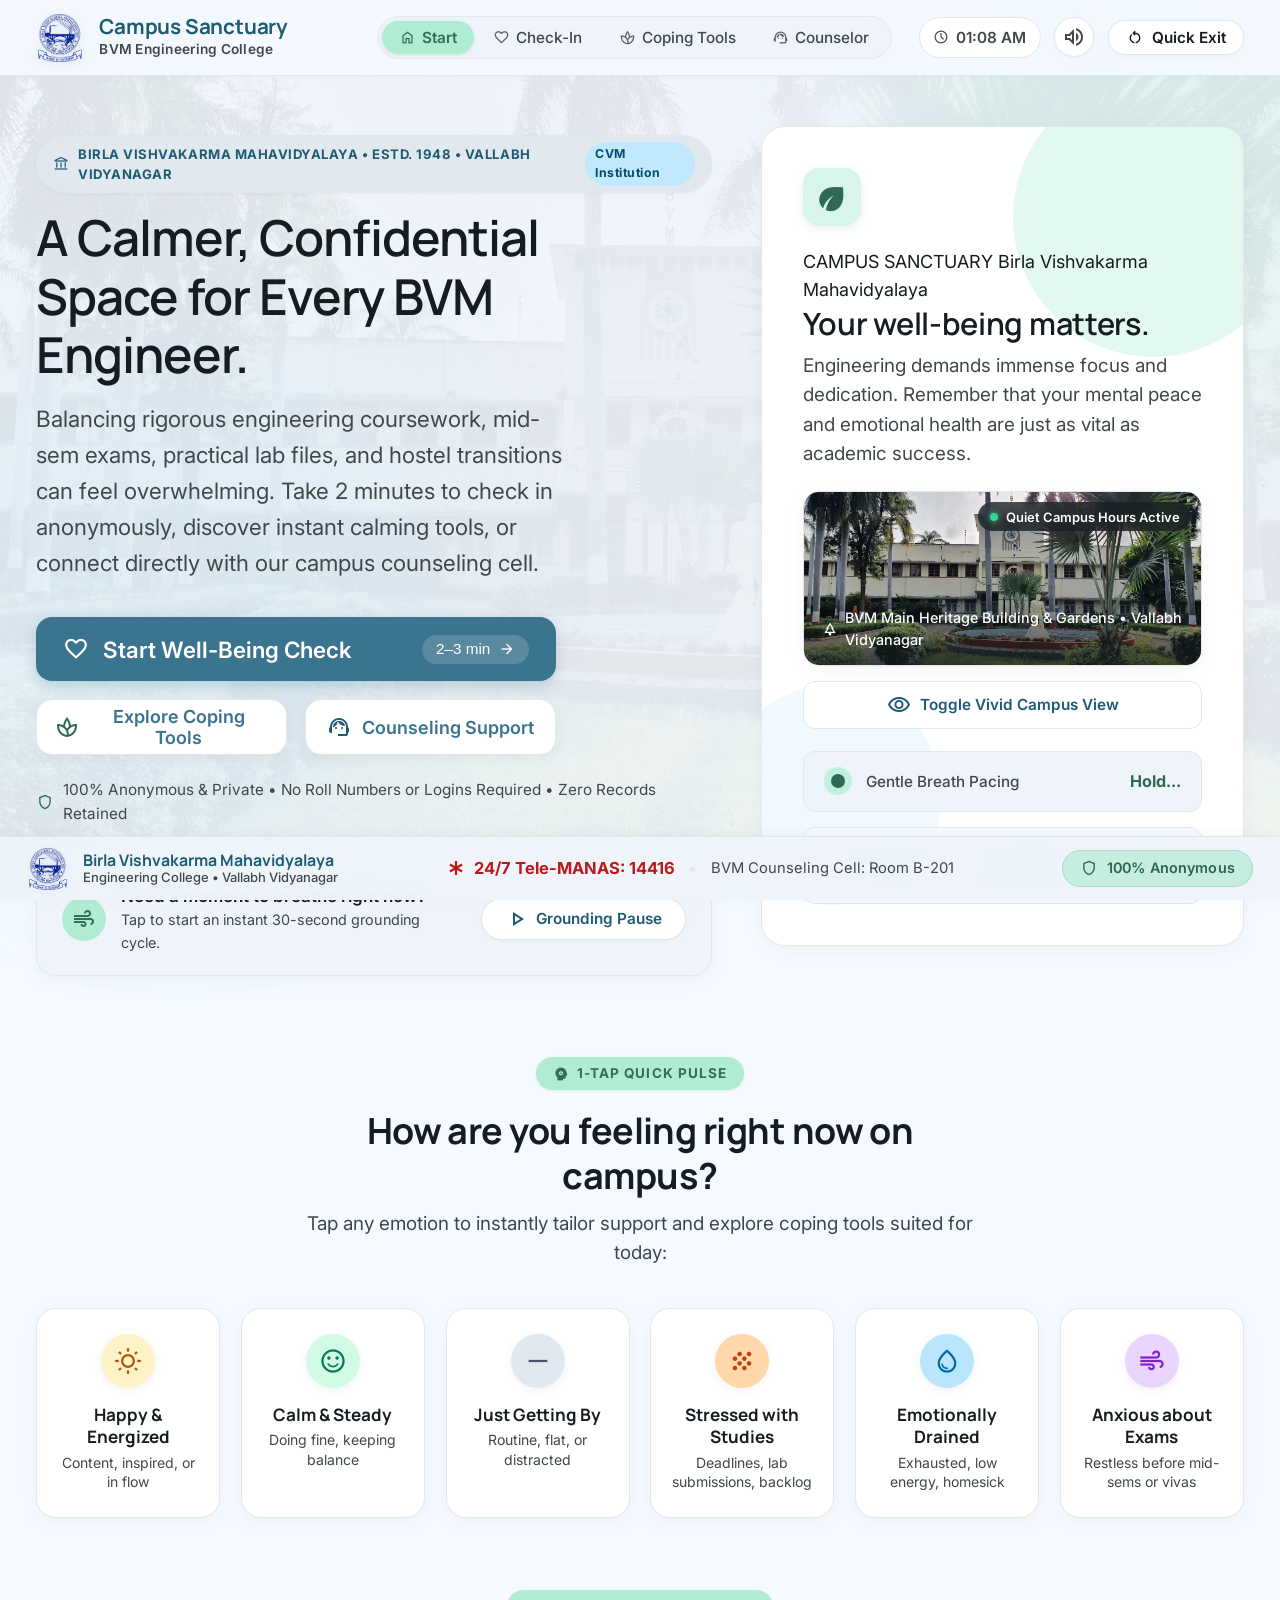
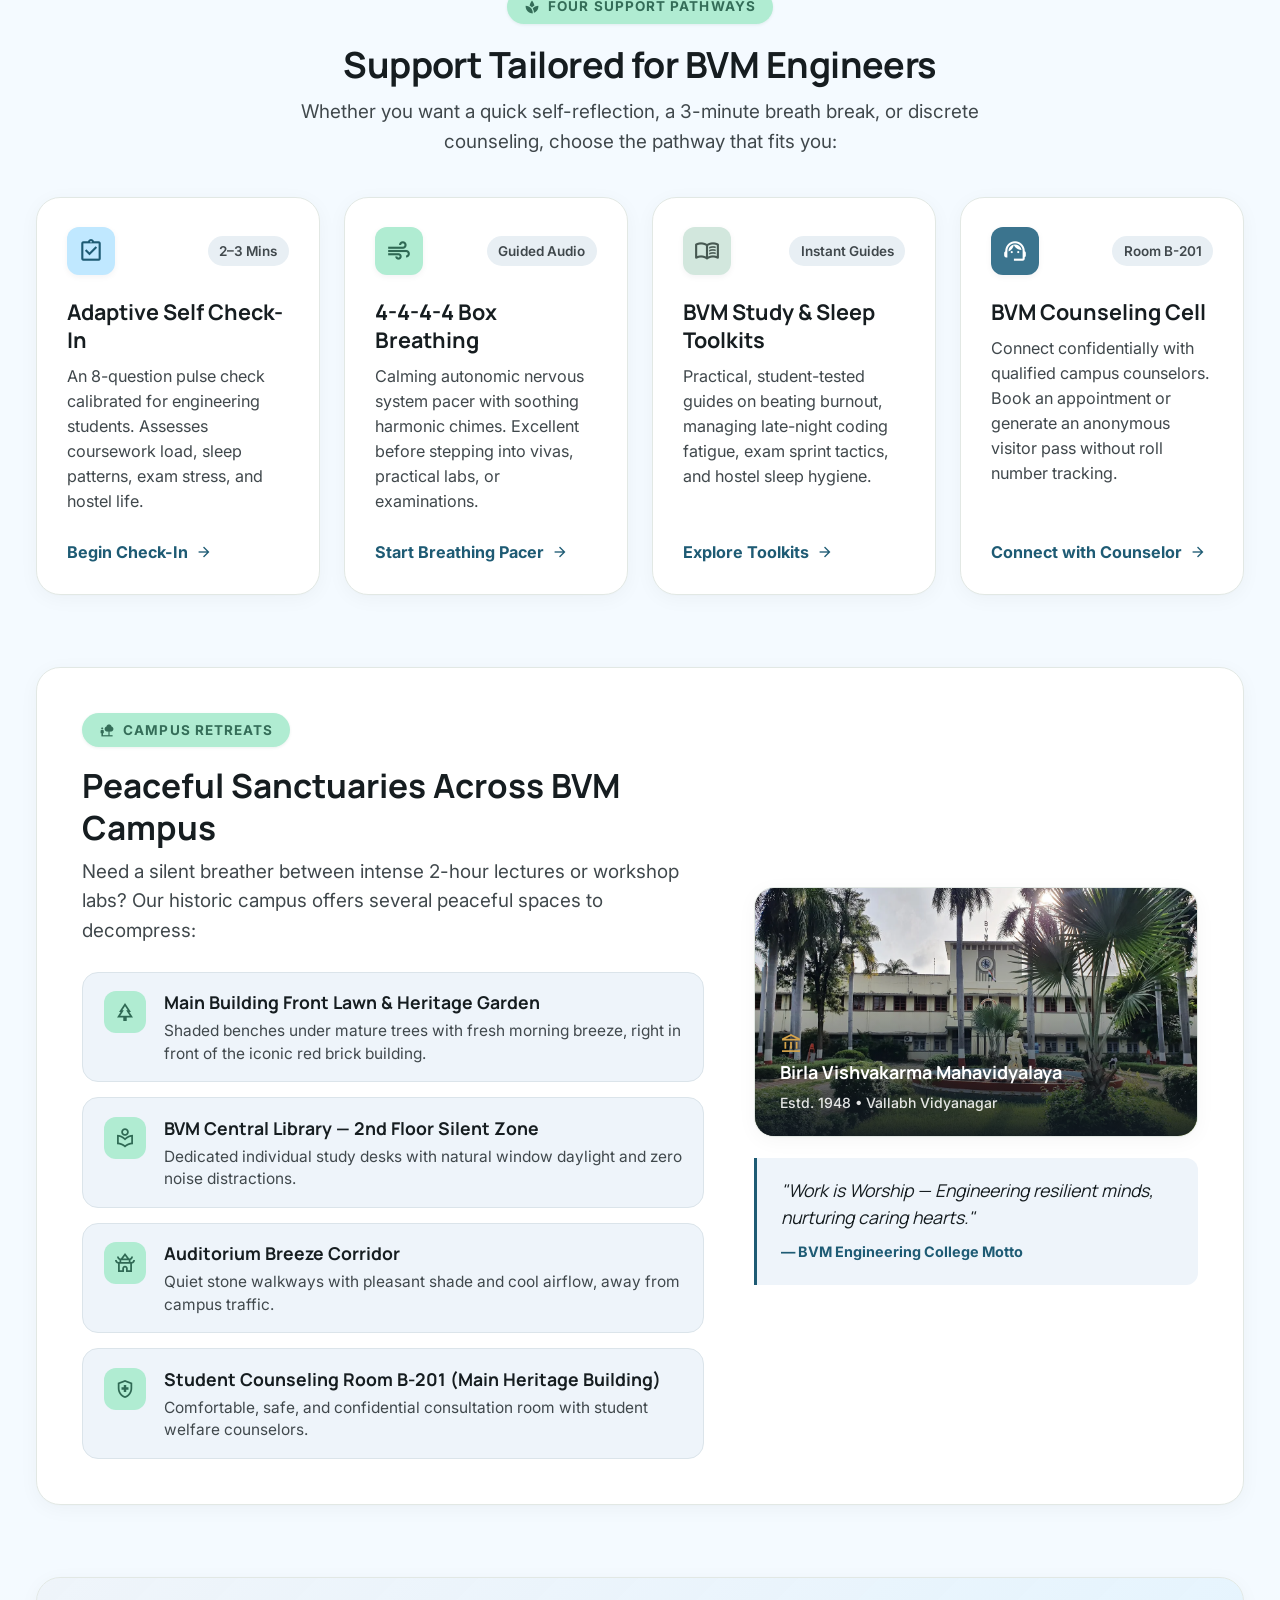
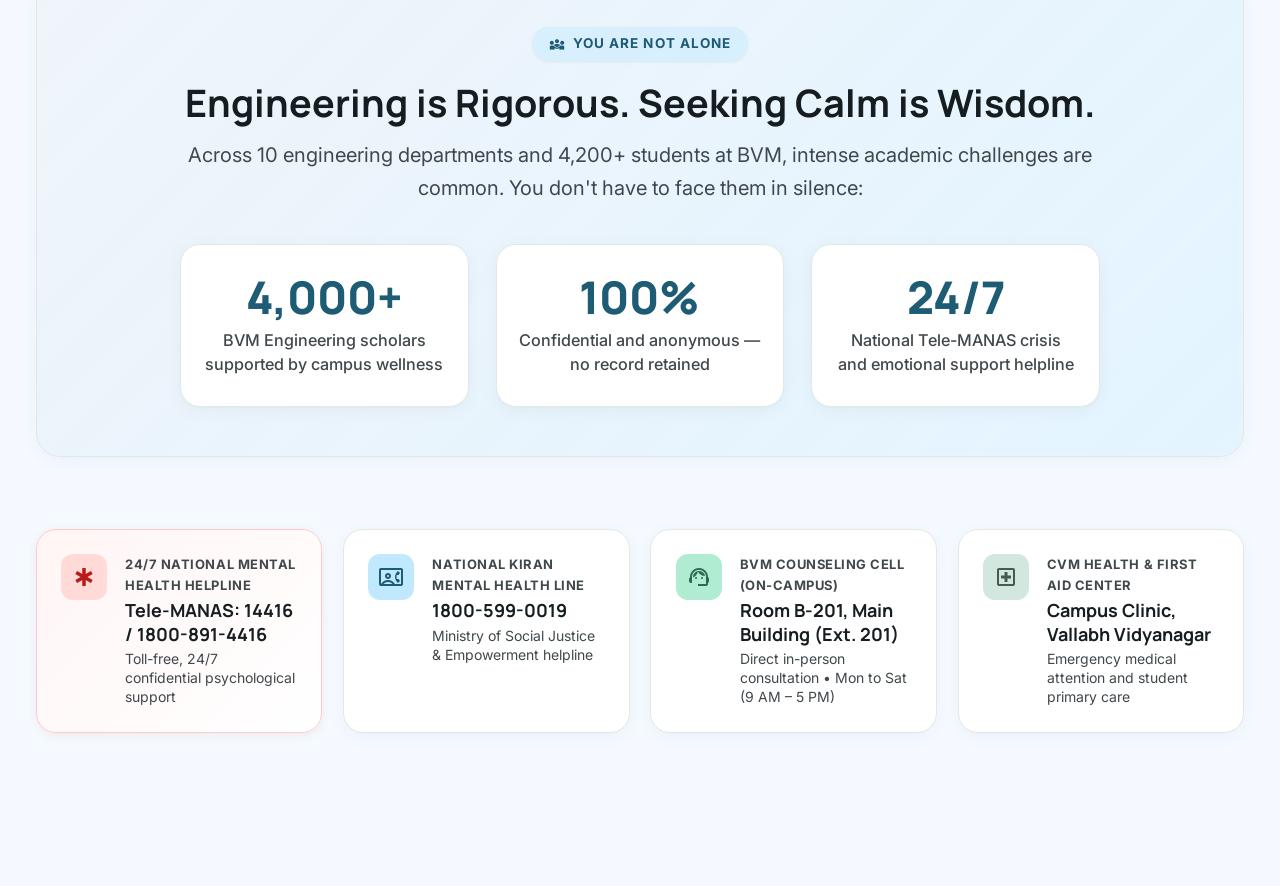
==== commit e490d0a5: "feat: add official BVM logo to navbar and footer with proper alignment" ====
--- a/index.html
+++ b/index.html
@@ -16,7 +16,7 @@
   <link href="https://fonts.googleapis.com/css2?family=Material+Symbols+Outlined:opsz,wght,FILL,GRAD@20..48,100..700,0..1,-50..200" rel="stylesheet">
 
   <!-- Application Stylesheet -->
-  <link rel="stylesheet" href="styles.css">
+  <link rel="stylesheet" href="styles.css?v=2">
 </head>
 <body>
 
@@ -29,38 +29,43 @@
   <div class="kiosk-app" id="kioskApp">
 
     <!-- ====================================================================
-         PERSISTENT INSTITUTIONAL HEADER
+         PERSISTENT INSTITUTIONAL HEADER (PROPER 3-ZONE LAYOUT)
          ==================================================================== -->
     <header class="kiosk-header" role="banner">
-      <!-- Left: BVM Crest & Title -->
+      <!-- Left: BVM Blue Logo & College Name -->
       <div class="header-left">
-        <div class="institution-brand" id="brandHomeTrigger" role="button" tabindex="0" title="Return to Sanctuary Start">
-          <div class="institution-crest" aria-hidden="true">
-            <span class="material-symbols-outlined" style="font-size: 26px;">school</span>
-          </div>
+        <div class="institution-brand" id="brandHomeTrigger" role="button" tabindex="0" title="Return to Home">
+          <img src="bvm_logo.png" alt="BVM Engineering College Logo" class="header-logo-img" width="48" height="48">
           <div class="institution-details">
             <span class="institution-title">Campus Sanctuary</span>
-            <span class="institution-sub">BVM Engineering College • Student Well-Being Cell</span>
+            <span class="institution-sub">BVM Engineering College</span>
           </div>
         </div>
       </div>
 
-      <!-- Center: Confidentiality Pill & Navigation Track -->
+      <!-- Center: Clean Segmented Fast Navigation -->
       <div class="header-center">
-        <div class="confidential-pill">
-          <span class="material-symbols-outlined">verified_user</span>
-          <span>100% Private &amp; Confidential • No Records Stored</span>
-        </div>
-
-        <nav class="header-nav" aria-label="Kiosk Fast Navigation">
-          <button type="button" class="nav-pill-btn active" data-target="screenWelcome" id="navBtnStart">Start</button>
-          <button type="button" class="nav-pill-btn" data-target="screenMoodCheck" id="navBtnCheckIn">Check-In</button>
-          <button type="button" class="nav-pill-btn" data-target="screenSelfHelp" id="navBtnTools">Coping Tools</button>
-          <button type="button" class="nav-pill-btn" data-target="screenCounseling" id="navBtnCounseling">Counseling</button>
+        <nav class="header-nav" aria-label="Campus Sanctuary Navigation">
+          <button type="button" class="nav-pill-btn active" data-target="screenWelcome" id="navBtnStart">
+            <span class="material-symbols-outlined nav-pill-icon">home</span>
+            <span>Start</span>
+          </button>
+          <button type="button" class="nav-pill-btn" data-target="screenMoodCheck" id="navBtnCheckIn">
+            <span class="material-symbols-outlined nav-pill-icon">favorite</span>
+            <span>Check-In</span>
+          </button>
+          <button type="button" class="nav-pill-btn" data-target="screenSelfHelp" id="navBtnTools">
+            <span class="material-symbols-outlined nav-pill-icon">spa</span>
+            <span>Coping Tools</span>
+          </button>
+          <button type="button" class="nav-pill-btn" data-target="screenCounseling" id="navBtnCounseling">
+            <span class="material-symbols-outlined nav-pill-icon">support_agent</span>
+            <span>Counselor</span>
+          </button>
         </nav>
       </div>
 
-      <!-- Right: Clock, Accessibility, Audio, Quick Exit -->
+      <!-- Right: Clock, Sound Toggle, Quick Exit -->
       <div class="header-right">
         <div class="clock-display" id="kioskClock" title="Current Campus Time">
           <span class="material-symbols-outlined" style="font-size: 16px;">schedule</span>
@@ -71,16 +76,61 @@
           <span class="material-symbols-outlined" id="soundIcon">volume_up</span>
         </button>
 
-        <button type="button" class="btn-icon-control" id="btnHeaderAccessibility" title="Adjust text size and contrast" aria-label="Accessibility Options">
-          <span class="material-symbols-outlined">text_fields</span>
-        </button>
-
         <button type="button" class="btn-quick-exit-top" id="btnQuickExitTop" title="Immediately clear screen and wipe session" aria-label="Quick Exit / Privacy Wipe">
           <span class="material-symbols-outlined" style="font-size: 18px;">restart_alt</span>
           <span>Quick Exit</span>
         </button>
+
+        <!-- Mobile Navigation Hamburger -->
+        <button type="button" class="btn-icon-control mobile-only" id="mobileNavToggle" title="Open Navigation Menu" aria-label="Open Navigation Menu">
+          <span class="material-symbols-outlined" id="mobileNavIcon">menu</span>
+        </button>
       </div>
     </header>
+
+    <!-- Mobile Slide-Down Drawer Navigation -->
+    <div class="mobile-nav-drawer" id="mobileNavDrawer" aria-hidden="true">
+      <div class="mobile-nav-header">
+        <div class="institution-brand">
+          <img src="bvm_logo.png" alt="BVM Engineering College Logo" class="header-logo-img" width="48" height="48">
+          <div class="institution-details">
+            <span class="institution-title">Campus Sanctuary</span>
+            <span class="institution-sub">BVM Engineering College</span>
+          </div>
+        </div>
+        <button type="button" class="btn-icon-control" id="mobileNavClose" aria-label="Close Navigation">
+          <span class="material-symbols-outlined">close</span>
+        </button>
+      </div>
+      <div class="mobile-nav-links">
+        <button type="button" class="mobile-nav-link active" data-target="screenWelcome">
+          <span class="material-symbols-outlined">home</span>
+          <span>Start Sanctuary</span>
+        </button>
+        <button type="button" class="mobile-nav-link" data-target="screenMoodCheck">
+          <span class="material-symbols-outlined">favorite</span>
+          <span>Check-In &amp; Mood</span>
+        </button>
+        <button type="button" class="mobile-nav-link" data-target="screenSelfHelp">
+          <span class="material-symbols-outlined">spa</span>
+          <span>Coping Tools &amp; Guides</span>
+        </button>
+        <button type="button" class="mobile-nav-link" data-target="screenCounseling">
+          <span class="material-symbols-outlined">support_agent</span>
+          <span>Campus Counseling Cell</span>
+        </button>
+      </div>
+      <div class="mobile-nav-footer">
+        <button type="button" class="btn-toggle-backdrop-mobile" id="btnToggleBackdropMobile">
+          <span class="material-symbols-outlined">wallpaper</span>
+          <span>Toggle Vivid Campus View</span>
+        </button>
+        <div class="confidential-pill" style="justify-content: center; width: 100%;">
+          <span class="material-symbols-outlined">shield</span>
+          <span>100% Private &amp; Anonymous</span>
+        </div>
+      </div>
+    </div>
 
     <!-- ====================================================================
          MAIN VIEWPORT: 6 INTEGRATED KIOSK SCREENS
@@ -88,23 +138,29 @@
     <main class="kiosk-main" id="mainContent" role="main">
 
       <!-- ================================================================
-           SCREEN 1: WELCOME & SANCTUARY (Screen 1 Mockup)
+           SCREEN 1: WELCOME & PROPER BVM LANDING PAGE
            ================================================================ -->
       <section class="screen-container active" id="screenWelcome" aria-labelledby="welcomeHeading">
+        
+        <!-- SECTION 1: HERO SPOTLIGHT (BVM COLLEGE HERITAGE & DIRECT ACTION) -->
         <div class="welcome-grid">
           
-          <!-- Left Column (7 cols): Direct Action -->
+          <!-- Left Column (7 cols): Direct Action & College Mission -->
           <div class="welcome-left-col">
-            <div>
-              <div class="pill-badge">
-                <span class="material-symbols-outlined">shield</span>
-                <span>PRIVATE • NO LOGIN</span>
-              </div>
-
-              <h1 class="welcome-heading" id="welcomeHeading">A calmer place to check in.</h1>
+            <div class="welcome-left-inner">
+              <!-- Institutional Heritage Ribbon -->
+              <div class="institution-hero-ribbon">
+                <span class="material-symbols-outlined" style="font-size: 16px;">account_balance</span>
+                <span>BIRLA VISHVAKARMA MAHAVIDYALAYA • ESTD. 1948 • VALLABH VIDYANAGAR</span>
+                <span class="hero-ribbon-sub">CVM Institution</span>
+              </div>
+
+              <h1 class="welcome-heading" id="welcomeHeading">
+                A Calmer, Confidential Space for Every BVM Engineer.
+              </h1>
 
               <p class="welcome-lead">
-                Take a moment to understand how you're feeling and discover simple support options — privately and at your own pace.
+                Balancing rigorous engineering coursework, mid-sem exams, practical lab files, and hostel transitions can feel overwhelming. Take 2 minutes to check in anonymously, discover instant calming tools, or connect directly with our campus counseling cell.
               </p>
 
               <!-- CTA Buttons Group -->
@@ -113,7 +169,7 @@
                 <button type="button" class="btn-primary-action" id="btnWelcomeStart">
                   <div class="btn-label-wrap">
                     <span class="material-symbols-outlined">favorite</span>
-                    <span>Start Check-In</span>
+                    <span>Start Well-Being Check</span>
                   </div>
                   <div class="btn-duration-badge">
                     <span>2–3 min</span>
@@ -125,7 +181,7 @@
                 <div class="welcome-secondary-row">
                   <button type="button" class="btn-secondary-action" id="btnWelcomeSelfHelp">
                     <span class="material-symbols-outlined" style="color: var(--secondary);">spa</span>
-                    <span>Explore Self-Help</span>
+                    <span>Explore Coping Tools</span>
                   </button>
 
                   <button type="button" class="btn-secondary-action" id="btnWelcomeCounseling">
@@ -135,10 +191,10 @@
                 </div>
               </div>
 
-              <!-- Privacy Reassurance -->
+              <!-- Privacy Reassurance Row -->
               <div class="privacy-notice-row">
-                <span class="material-symbols-outlined">lock</span>
-                <span>Your responses are private and used only to guide your support options.</span>
+                <span class="material-symbols-outlined">shield</span>
+                <span>100% Anonymous &amp; Private • No Roll Numbers or Logins Required • Zero Records Retained</span>
               </div>
             </div>
 
@@ -149,8 +205,8 @@
                   <span class="material-symbols-outlined">air</span>
                 </div>
                 <div>
-                  <div class="quick-breath-title">Need a moment to breathe?</div>
-                  <div class="quick-breath-sub">Tap to start a 30-second grounding cycle.</div>
+                  <div class="quick-breath-title">Need a moment to breathe right now?</div>
+                  <div class="quick-breath-sub">Tap to start an instant 30-second grounding cycle.</div>
                 </div>
               </div>
               <button type="button" class="btn-grounding-pause" id="btnQuickBreathPause">
@@ -160,20 +216,26 @@
             </div>
           </div>
 
-          <!-- Right Column (5 cols): Visual Sanctuary Card -->
+          <!-- Right Column (5 cols): Visual BVM Campus Sanctuary Card -->
           <div class="welcome-right-col">
             <div class="sanctuary-card">
               <div class="decor-circle decor-circle-1" aria-hidden="true"></div>
               <div class="decor-circle decor-circle-2" aria-hidden="true"></div>
 
               <div class="sanctuary-content-top">
-                <div class="sanctuary-glyph-box">
-                  <span class="material-symbols-outlined">eco</span>
+                <div class="sanctuary-college-header">
+                  <div class="sanctuary-glyph-box">
+                    <span class="material-symbols-outlined">eco</span>
+                  </div>
+                  <div class="sanctuary-college-tag">
+                    <span class="college-tag-label">CAMPUS SANCTUARY</span>
+                    <span class="college-tag-name">Birla Vishvakarma Mahavidyalaya</span>
+                  </div>
                 </div>
 
                 <h2 class="sanctuary-title">Your well-being matters.</h2>
                 <p class="sanctuary-desc">
-                  Take one small step at a time. You are not expected to figure everything out alone.
+                  Engineering demands immense focus and dedication. Remember that your mental peace and emotional health are just as vital as academic success.
                 </p>
 
                 <!-- BVM Campus Photo Frame with bvm_image.webp -->
@@ -181,9 +243,19 @@
                   <img src="bvm_image.webp" alt="Birla Vishvakarma Mahavidyalaya Engineering College Campus and Gardens" id="campusSanctuaryImg">
                   <div class="photo-overlay-tag">
                     <span class="material-symbols-outlined" style="font-size: 16px;">park</span>
-                    <span>Birla Vishvakarma Mahavidyalaya • Quiet Hours Active</span>
-                  </div>
-                </div>
+                    <span>BVM Main Heritage Building &amp; Gardens • Vallabh Vidyanagar</span>
+                  </div>
+                  <div class="photo-badge-top">
+                    <span class="status-pulse-dot"></span>
+                    <span>Quiet Campus Hours Active</span>
+                  </div>
+                </div>
+
+                <!-- Campus Backdrop Clarity Button inside Card -->
+                <button type="button" class="btn-campus-clarity-hero" id="btnCampusBackdropClarity" title="Toggle background photo visibility">
+                  <span class="material-symbols-outlined">visibility</span>
+                  <span id="campusClarityBtnText">Toggle Vivid Campus View</span>
+                </button>
               </div>
 
               <!-- Live Gentle Breath Pacer Indicator -->
@@ -210,6 +282,322 @@
             </div>
           </div>
         </div>
+
+        <!-- SECTION 2: 1-TAP QUICK CAMPUS MOOD PULSE (DIRECT INTERACTION ON LANDING PAGE) -->
+        <div class="landing-section quick-mood-section">
+          <div class="section-header-centered">
+            <div class="pill-badge">
+              <span class="material-symbols-outlined">psychology</span>
+              <span>1-TAP QUICK PULSE</span>
+            </div>
+            <h2 class="section-title">How are you feeling right now on campus?</h2>
+            <p class="section-sub">Tap any emotion to instantly tailor support and explore coping tools suited for today:</p>
+          </div>
+
+          <div class="quick-mood-grid">
+            <button type="button" class="quick-mood-card" data-mood="Happy">
+              <div class="quick-mood-icon-wrap sunny">
+                <span class="material-symbols-outlined">wb_sunny</span>
+              </div>
+              <div class="quick-mood-info">
+                <span class="quick-mood-name">Happy &amp; Energized</span>
+                <span class="quick-mood-sub">Content, inspired, or in flow</span>
+              </div>
+            </button>
+
+            <button type="button" class="quick-mood-card" data-mood="Okay">
+              <div class="quick-mood-icon-wrap calm">
+                <span class="material-symbols-outlined">sentiment_satisfied</span>
+              </div>
+              <div class="quick-mood-info">
+                <span class="quick-mood-name">Calm &amp; Steady</span>
+                <span class="quick-mood-sub">Doing fine, keeping balance</span>
+              </div>
+            </button>
+
+            <button type="button" class="quick-mood-card" data-mood="Neutral">
+              <div class="quick-mood-icon-wrap neutral">
+                <span class="material-symbols-outlined">horizontal_rule</span>
+              </div>
+              <div class="quick-mood-info">
+                <span class="quick-mood-name">Just Getting By</span>
+                <span class="quick-mood-sub">Routine, flat, or distracted</span>
+              </div>
+            </button>
+
+            <button type="button" class="quick-mood-card" data-mood="Stressed">
+              <div class="quick-mood-icon-wrap stressed">
+                <span class="material-symbols-outlined">grain</span>
+              </div>
+              <div class="quick-mood-info">
+                <span class="quick-mood-name">Stressed with Studies</span>
+                <span class="quick-mood-sub">Deadlines, lab submissions, backlog</span>
+              </div>
+            </button>
+
+            <button type="button" class="quick-mood-card" data-mood="Sad">
+              <div class="quick-mood-icon-wrap low">
+                <span class="material-symbols-outlined">water_drop</span>
+              </div>
+              <div class="quick-mood-info">
+                <span class="quick-mood-name">Emotionally Drained</span>
+                <span class="quick-mood-sub">Exhausted, low energy, homesick</span>
+              </div>
+            </button>
+
+            <button type="button" class="quick-mood-card" data-mood="Anxious">
+              <div class="quick-mood-icon-wrap anxious">
+                <span class="material-symbols-outlined">air</span>
+              </div>
+              <div class="quick-mood-info">
+                <span class="quick-mood-name">Anxious about Exams</span>
+                <span class="quick-mood-sub">Restless before mid-sems or vivas</span>
+              </div>
+            </button>
+          </div>
+        </div>
+
+        <!-- SECTION 3: FOUR CORE PILLARS OF BVM STUDENT WELLNESS -->
+        <div class="landing-section pillars-section">
+          <div class="section-header-centered">
+            <div class="pill-badge">
+              <span class="material-symbols-outlined">spa</span>
+              <span>FOUR SUPPORT PATHWAYS</span>
+            </div>
+            <h2 class="section-title">Support Tailored for BVM Engineers</h2>
+            <p class="section-sub">Whether you want a quick self-reflection, a 3-minute breath break, or discrete counseling, choose the pathway that fits you:</p>
+          </div>
+
+          <div class="pillars-grid">
+            <!-- Pillar 1 -->
+            <div class="pillar-card" id="pillarCardCheckIn">
+              <div class="pillar-top-row">
+                <div class="pillar-icon-box blue">
+                  <span class="material-symbols-outlined">assignment_turned_in</span>
+                </div>
+                <span class="pillar-time-pill">2–3 Mins</span>
+              </div>
+              <h3 class="pillar-title">Adaptive Self Check-In</h3>
+              <p class="pillar-desc">
+                An 8-question pulse check calibrated for engineering students. Assesses coursework load, sleep patterns, exam stress, and hostel life.
+              </p>
+              <div class="pillar-action-link">
+                <span>Begin Check-In</span>
+                <span class="material-symbols-outlined">arrow_forward</span>
+              </div>
+            </div>
+
+            <!-- Pillar 2 -->
+            <div class="pillar-card" id="pillarCardBreathing">
+              <div class="pillar-top-row">
+                <div class="pillar-icon-box green">
+                  <span class="material-symbols-outlined">air</span>
+                </div>
+                <span class="pillar-time-pill">Guided Audio</span>
+              </div>
+              <h3 class="pillar-title">4-4-4-4 Box Breathing</h3>
+              <p class="pillar-desc">
+                Calming autonomic nervous system pacer with soothing harmonic chimes. Excellent before stepping into vivas, practical labs, or examinations.
+              </p>
+              <div class="pillar-action-link">
+                <span>Start Breathing Pacer</span>
+                <span class="material-symbols-outlined">arrow_forward</span>
+              </div>
+            </div>
+
+            <!-- Pillar 3 -->
+            <div class="pillar-card" id="pillarCardToolkits">
+              <div class="pillar-top-row">
+                <div class="pillar-icon-box slate">
+                  <span class="material-symbols-outlined">menu_book</span>
+                </div>
+                <span class="pillar-time-pill">Instant Guides</span>
+              </div>
+              <h3 class="pillar-title">BVM Study &amp; Sleep Toolkits</h3>
+              <p class="pillar-desc">
+                Practical, student-tested guides on beating burnout, managing late-night coding fatigue, exam sprint tactics, and hostel sleep hygiene.
+              </p>
+              <div class="pillar-action-link">
+                <span>Explore Toolkits</span>
+                <span class="material-symbols-outlined">arrow_forward</span>
+              </div>
+            </div>
+
+            <!-- Pillar 4 -->
+            <div class="pillar-card" id="pillarCardCounseling">
+              <div class="pillar-top-row">
+                <div class="pillar-icon-box primary">
+                  <span class="material-symbols-outlined">support_agent</span>
+                </div>
+                <span class="pillar-time-pill">Room B-201</span>
+              </div>
+              <h3 class="pillar-title">BVM Counseling Cell</h3>
+              <p class="pillar-desc">
+                Connect confidentially with qualified campus counselors. Book an appointment or generate an anonymous visitor pass without roll number tracking.
+              </p>
+              <div class="pillar-action-link">
+                <span>Connect with Counselor</span>
+                <span class="material-symbols-outlined">arrow_forward</span>
+              </div>
+            </div>
+          </div>
+        </div>
+
+        <!-- SECTION 4: BVM CAMPUS QUIET SANCTUARIES & RETREATS -->
+        <div class="landing-section sanctuaries-showcase-section">
+          <div class="sanctuaries-banner-card">
+            <div class="sanctuaries-banner-left">
+              <div class="pill-badge">
+                <span class="material-symbols-outlined">nature_people</span>
+                <span>CAMPUS RETREATS</span>
+              </div>
+              <h2 class="sanctuary-showcase-title">Peaceful Sanctuaries Across BVM Campus</h2>
+              <p class="sanctuary-showcase-sub">
+                Need a silent breather between intense 2-hour lectures or workshop labs? Our historic campus offers several peaceful spaces to decompress:
+              </p>
+
+              <div class="sanctuary-spots-list">
+                <div class="spot-item">
+                  <div class="spot-icon-wrap">
+                    <span class="material-symbols-outlined">park</span>
+                  </div>
+                  <div>
+                    <h4 class="spot-name">Main Building Front Lawn &amp; Heritage Garden</h4>
+                    <p class="spot-desc">Shaded benches under mature trees with fresh morning breeze, right in front of the iconic red brick building.</p>
+                  </div>
+                </div>
+
+                <div class="spot-item">
+                  <div class="spot-icon-wrap">
+                    <span class="material-symbols-outlined">local_library</span>
+                  </div>
+                  <div>
+                    <h4 class="spot-name">BVM Central Library — 2nd Floor Silent Zone</h4>
+                    <p class="spot-desc">Dedicated individual study desks with natural window daylight and zero noise distractions.</p>
+                  </div>
+                </div>
+
+                <div class="spot-item">
+                  <div class="spot-icon-wrap">
+                    <span class="material-symbols-outlined">temple_buddhist</span>
+                  </div>
+                  <div>
+                    <h4 class="spot-name">Auditorium Breeze Corridor</h4>
+                    <p class="spot-desc">Quiet stone walkways with pleasant shade and cool airflow, away from campus traffic.</p>
+                  </div>
+                </div>
+
+                <div class="spot-item">
+                  <div class="spot-icon-wrap">
+                    <span class="material-symbols-outlined">health_and_safety</span>
+                  </div>
+                  <div>
+                    <h4 class="spot-name">Student Counseling Room B-201 (Main Heritage Building)</h4>
+                    <p class="spot-desc">Comfortable, safe, and confidential consultation room with student welfare counselors.</p>
+                  </div>
+                </div>
+              </div>
+            </div>
+
+            <div class="sanctuaries-banner-right">
+              <div class="campus-heritage-callout">
+                <div class="callout-photo-wrap">
+                  <img src="bvm_image.webp" alt="Birla Vishvakarma Mahavidyalaya Campus" class="callout-photo">
+                  <div class="callout-overlay">
+                    <span class="material-symbols-outlined">account_balance</span>
+                    <span>Birla Vishvakarma Mahavidyalaya</span>
+                    <span class="callout-year">Estd. 1948 • Vallabh Vidyanagar</span>
+                  </div>
+                </div>
+                <div class="heritage-quote-box">
+                  <p class="heritage-quote">"Work is Worship — Engineering resilient minds, nurturing caring hearts."</p>
+                  <span class="heritage-author">— BVM Engineering College Motto</span>
+                </div>
+              </div>
+            </div>
+          </div>
+        </div>
+
+        <!-- SECTION 5: NORMALIZING ENGINEERING STRESS & COMMUNITY FACTS -->
+        <div class="landing-section reality-section">
+          <div class="reality-banner">
+            <div class="reality-content-col">
+              <div class="pill-badge" style="background: rgba(192, 232, 255, 0.45); color: var(--primary);">
+                <span class="material-symbols-outlined">diversity_3</span>
+                <span>YOU ARE NOT ALONE</span>
+              </div>
+              <h2 class="reality-title">Engineering is Rigorous. Seeking Calm is Wisdom.</h2>
+              <p class="reality-lead">
+                Across 10 engineering departments and 4,200+ students at BVM, intense academic challenges are common. You don't have to face them in silence:
+              </p>
+
+              <div class="reality-stats-row">
+                <div class="stat-box">
+                  <span class="stat-number">4,000+</span>
+                  <span class="stat-label">BVM Engineering scholars supported by campus wellness</span>
+                </div>
+                <div class="stat-box">
+                  <span class="stat-number">100%</span>
+                  <span class="stat-label">Confidential and anonymous — no record retained</span>
+                </div>
+                <div class="stat-box">
+                  <span class="stat-number">24/7</span>
+                  <span class="stat-label">National Tele-MANAS crisis and emotional support helpline</span>
+                </div>
+              </div>
+            </div>
+          </div>
+        </div>
+
+        <!-- SECTION 6: BVM CAMPUS EMERGENCY & NATIONAL HELPLINE STRIP -->
+        <div class="landing-section emergency-contacts-section">
+          <div class="contacts-grid">
+            <div class="contact-card urgent">
+              <div class="contact-card-icon">
+                <span class="material-symbols-outlined">emergency</span>
+              </div>
+              <div class="contact-card-details">
+                <span class="contact-type">24/7 National Mental Health Helpline</span>
+                <span class="contact-val">Tele-MANAS: 14416 / 1800-891-4416</span>
+                <span class="contact-note">Toll-free, 24/7 confidential psychological support</span>
+              </div>
+            </div>
+
+            <div class="contact-card">
+              <div class="contact-card-icon blue">
+                <span class="material-symbols-outlined">contact_phone</span>
+              </div>
+              <div class="contact-card-details">
+                <span class="contact-type">National KIRAN Mental Health Line</span>
+                <span class="contact-val">1800-599-0019</span>
+                <span class="contact-note">Ministry of Social Justice &amp; Empowerment helpline</span>
+              </div>
+            </div>
+
+            <div class="contact-card">
+              <div class="contact-card-icon green">
+                <span class="material-symbols-outlined">support_agent</span>
+              </div>
+              <div class="contact-card-details">
+                <span class="contact-type">BVM Counseling Cell (On-Campus)</span>
+                <span class="contact-val">Room B-201, Main Building (Ext. 201)</span>
+                <span class="contact-note">Direct in-person consultation • Mon to Sat (9 AM – 5 PM)</span>
+              </div>
+            </div>
+
+            <div class="contact-card">
+              <div class="contact-card-icon slate">
+                <span class="material-symbols-outlined">local_hospital</span>
+              </div>
+              <div class="contact-card-details">
+                <span class="contact-type">CVM Health &amp; First Aid Center</span>
+                <span class="contact-val">Campus Clinic, Vallabh Vidyanagar</span>
+                <span class="contact-note">Emergency medical attention and student primary care</span>
+              </div>
+            </div>
+          </div>
+        </div>
+
       </section>
 
       <!-- ================================================================
@@ -906,29 +1294,53 @@
          PERSISTENT FOOTER STATUS BAR (Matches Design System)
          ==================================================================== -->
     <footer class="kiosk-footer" role="contentinfo">
-      <!-- Left: 24/7 Crisis Callout -->
-      <div class="footer-left">
+      <!-- Left: BVM Blue Logo & College Name -->
+      <div class="footer-brand">
+        <img src="bvm_logo.png" alt="BVM Engineering College Logo" class="footer-logo-img" width="42" height="42">
+        <div class="footer-brand-text">
+          <span class="footer-brand-title">Birla Vishvakarma Mahavidyalaya</span>
+          <span class="footer-brand-sub">Engineering College • Vallabh Vidyanagar</span>
+        </div>
+      </div>
+
+      <!-- Center: 24/7 Helpline & Crisis Callout -->
+      <div class="footer-center">
         <div class="crisis-callout">
           <span class="material-symbols-outlined">emergency</span>
-          <span>24/7 Campus Crisis Line: (800) 273-TALK</span>
+          <span>24/7 Tele-MANAS: <strong>14416</strong></span>
         </div>
         <span class="footer-bullet">•</span>
-        <span class="footer-sub-note">BVM Counseling Room B-201 • National Helpline: 1800-599-0019 (KIRAN)</span>
+        <span class="footer-sub-note">BVM Counseling Cell: Room B-201</span>
       </div>
 
-      <!-- Right: Accessibility & Quick Reset -->
+      <!-- Right: Anonymous Pill -->
       <div class="footer-right">
-        <button type="button" class="btn-footer-tool" id="btnFooterAccessibility">
-          <span class="material-symbols-outlined">accessibility_new</span>
-          <span>Accessibility</span>
-        </button>
-
-        <button type="button" class="btn-footer-tool" id="btnFooterReset">
-          <span class="material-symbols-outlined">restart_alt</span>
-          <span>Quick Exit / Reset</span>
-        </button>
+        <div class="confidential-pill">
+          <span class="material-symbols-outlined">shield</span>
+          <span>100% Anonymous</span>
+        </div>
       </div>
     </footer>
+
+    <!-- Mobile Floating Bottom Navigation Bar (High-End Native App Feel) -->
+    <nav class="mobile-bottom-nav" id="mobileBottomNav" aria-label="Mobile Navigation">
+      <button type="button" class="mobile-bottom-nav-btn active" data-target="screenWelcome" id="mNavBtnStart">
+        <span class="material-symbols-outlined">home</span>
+        <span>Start</span>
+      </button>
+      <button type="button" class="mobile-bottom-nav-btn" data-target="screenMoodCheck" id="mNavBtnCheckIn">
+        <span class="material-symbols-outlined">favorite</span>
+        <span>Check-In</span>
+      </button>
+      <button type="button" class="mobile-bottom-nav-btn" data-target="screenSelfHelp" id="mNavBtnTools">
+        <span class="material-symbols-outlined">spa</span>
+        <span>Coping</span>
+      </button>
+      <button type="button" class="mobile-bottom-nav-btn" data-target="screenCounseling" id="mNavBtnCounseling">
+        <span class="material-symbols-outlined">support_agent</span>
+        <span>Counselor</span>
+      </button>
+    </nav>
 
     <!-- ====================================================================
          INTERACTIVE MODALS & OVERLAYS
--- a/styles.css
+++ b/styles.css
@@ -184,7 +184,26 @@
   background-position: center center;
   background-repeat: no-repeat;
   background-attachment: fixed;
-  transition: opacity 0.5s ease;
+  transition: opacity 0.5s ease, filter 0.5s ease;
+}
+
+/* Vivid BVM Campus Backdrop Mode (Toggled via Header or Card Button) */
+body.vivid-backdrop .kiosk-bg-layer {
+  background-image: 
+    linear-gradient(135deg, rgba(244, 250, 255, 0.55) 0%, rgba(238, 244, 250, 0.65) 50%, rgba(244, 250, 255, 0.58) 100%),
+    url('bvm_image.webp');
+  filter: saturate(1.18) contrast(1.06);
+}
+
+body.vivid-backdrop .welcome-left-inner,
+body.vivid-backdrop .flow-card-wrapper {
+  background: rgba(244, 250, 255, 0.90);
+  backdrop-filter: blur(18px);
+  -webkit-backdrop-filter: blur(18px);
+  border-radius: var(--radius-2xl);
+  padding: 1.85rem;
+  box-shadow: var(--shadow-level2);
+  border: 1.5px solid rgba(255, 255, 255, 0.85);
 }
 
 /* Ambient organic biophilic glow discs behind cards */
@@ -251,6 +270,8 @@
   display: flex;
   align-items: center;
   gap: 1rem;
+  flex: 1 1 0%;
+  justify-content: flex-start;
 }
 
 .institution-brand {
@@ -259,20 +280,27 @@
   gap: 0.85rem;
   text-decoration: none;
   cursor: pointer;
-}
-
-.institution-crest {
-  width: 42px;
-  height: 42px;
-  border-radius: 10px;
-  background: var(--surface-container-lowest);
-  border: 1.5px solid var(--border-card);
-  display: flex;
-  align-items: center;
-  justify-content: center;
-  color: var(--primary);
-  box-shadow: 0 2px 8px rgba(30, 91, 116, 0.08);
+  transition: opacity var(--transition-fast), transform var(--transition-fast);
+}
+
+.institution-brand:hover {
+  opacity: 0.92;
+  transform: translateY(-1px);
+}
+
+.header-logo-img {
+  width: 48px;
+  height: 48px;
+  max-width: 48px;
+  max-height: 48px;
+  object-fit: contain;
   flex-shrink: 0;
+  filter: drop-shadow(0 2px 5px rgba(0, 32, 96, 0.16));
+  transition: transform var(--transition-fast);
+}
+
+.institution-brand:hover .header-logo-img {
+  transform: scale(1.05);
 }
 
 .institution-details {
@@ -283,25 +311,28 @@
 .institution-title {
   font-family: var(--font-headline);
   font-weight: 700;
-  font-size: 1.05rem;
+  font-size: 1.15rem;
   line-height: 1.2;
   color: var(--primary);
   letter-spacing: -0.01em;
+  white-space: nowrap;
 }
 
 .institution-sub {
   font-family: var(--font-label);
-  font-size: 0.75rem;
-  font-weight: 500;
+  font-size: 0.76rem;
+  font-weight: 600;
   color: var(--on-surface-variant);
   letter-spacing: 0.02em;
-}
-
-/* Center Confidentiality Badge */
+  white-space: nowrap;
+}
+
+/* Center Navigation Segment */
 .header-center {
   display: flex;
   align-items: center;
-  gap: 1rem;
+  justify-content: center;
+  flex: 0 0 auto;
 }
 
 .confidential-pill {
@@ -317,6 +348,8 @@
   font-weight: 600;
   letter-spacing: 0.01em;
   border: 1px solid rgba(47, 105, 84, 0.15);
+  white-space: nowrap;
+  flex-shrink: 0;
 }
 
 .confidential-pill .material-symbols-outlined {
@@ -332,6 +365,7 @@
   border-radius: var(--radius-full);
   gap: 2px;
   border: 1px solid var(--border-card);
+  flex-shrink: 0;
 }
 
 .nav-pill-btn {
@@ -341,15 +375,23 @@
   font-family: var(--font-label);
   font-size: 0.85rem;
   font-weight: 500;
-  padding: 0.35rem 0.9rem;
+  padding: 0.4rem 0.95rem;
   border-radius: var(--radius-full);
   cursor: pointer;
   transition: var(--transition-smooth);
+  display: inline-flex;
+  align-items: center;
+  gap: 0.35rem;
+}
+
+.nav-pill-icon {
+  font-size: 17px !important;
+  opacity: 0.85;
 }
 
 .nav-pill-btn:hover {
   color: var(--on-surface);
-  background: rgba(255, 255, 255, 0.6);
+  background: rgba(255, 255, 255, 0.65);
 }
 
 .nav-pill-btn.active {
@@ -357,6 +399,23 @@
   color: var(--on-secondary-container);
   font-weight: 600;
   box-shadow: 0 1px 4px rgba(47, 105, 84, 0.12);
+}
+
+.nav-pill-btn.active .nav-pill-icon {
+  opacity: 1;
+}
+
+.header-privacy-badge {
+  background: rgba(176, 236, 210, 0.45);
+  color: var(--secondary-forest);
+  padding: 0.3rem 0.75rem;
+  border-radius: var(--radius-full);
+  font-size: 0.76rem;
+  font-weight: 600;
+  border: 1px solid rgba(47, 105, 84, 0.18);
+  display: inline-flex;
+  align-items: center;
+  gap: 0.35rem;
 }
 
 /* Header Right: Clock, Accessibility, Quick Home */
@@ -492,6 +551,34 @@
   padding: 0.5rem 0;
 }
 
+.institution-hero-ribbon {
+  display: inline-flex;
+  align-items: center;
+  gap: 0.5rem;
+  background: var(--surface-container-high);
+  color: var(--primary);
+  border: 1px solid var(--border-card);
+  padding: 0.35rem 0.9rem;
+  border-radius: var(--radius-full);
+  font-family: var(--font-label);
+  font-size: 0.73rem;
+  font-weight: 700;
+  letter-spacing: 0.04em;
+  margin-bottom: 0.85rem;
+  width: fit-content;
+  box-shadow: 0 1px 4px rgba(22, 29, 32, 0.04);
+}
+
+.hero-ribbon-sub {
+  background: var(--primary-fixed);
+  color: var(--on-primary-fixed-variant);
+  padding: 0.15rem 0.55rem;
+  border-radius: var(--radius-full);
+  font-size: 0.68rem;
+  font-weight: 700;
+  margin-left: 0.25rem;
+}
+
 .pill-badge {
   display: inline-flex;
   align-items: center;
@@ -828,6 +915,63 @@
   font-weight: 500;
 }
 
+.photo-badge-top {
+  position: absolute;
+  top: 10px;
+  right: 10px;
+  background: rgba(22, 29, 32, 0.75);
+  backdrop-filter: blur(8px);
+  -webkit-backdrop-filter: blur(8px);
+  color: #ffffff;
+  padding: 0.25rem 0.65rem;
+  border-radius: var(--radius-full);
+  font-family: var(--font-label);
+  font-size: 0.72rem;
+  font-weight: 600;
+  display: flex;
+  align-items: center;
+  gap: 0.45rem;
+  z-index: 2;
+}
+
+.status-pulse-dot {
+  width: 8px;
+  height: 8px;
+  border-radius: 50%;
+  background: #34d399;
+  box-shadow: 0 0 6px #34d399;
+  animation: pulseDot 2s infinite;
+}
+
+.btn-campus-clarity-hero {
+  margin-top: 0.85rem;
+  width: 100%;
+  display: flex;
+  align-items: center;
+  justify-content: center;
+  gap: 0.5rem;
+  padding: 0.6rem 1rem;
+  background: var(--surface-container-lowest);
+  border: 1.5px solid var(--border-card);
+  border-radius: var(--radius-md);
+  color: var(--primary);
+  font-family: var(--font-label);
+  font-size: 0.85rem;
+  font-weight: 600;
+  cursor: pointer;
+  transition: var(--transition-smooth);
+}
+
+.btn-campus-clarity-hero:hover {
+  background: var(--surface-container-low);
+  border-color: var(--primary-fixed-dim);
+  transform: translateY(-1px);
+}
+
+.btn-campus-clarity-hero:active {
+  transform: scale(0.99);
+}
+
 /* Interactive Breathing Pulse Indicator */
 .live-pulse-container {
   position: relative;
@@ -929,6 +1073,751 @@
 .sanctuary-reassure-strip .highlight {
   color: var(--primary);
   font-weight: 700;
+}
+
+/* --------------------------------------------------------------------------
+   7b. SCREEN 1 EXTENDED: 1-TAP MOOD PULSE, PILLARS, SANCTUARIES, EMERGENCY
+   -------------------------------------------------------------------------- */
+
+/* Section Common Container */
+.landing-section {
+  margin-top: 3.5rem;
+  padding-top: 0.5rem;
+  position: relative;
+  z-index: 2;
+}
+
+.section-header-centered {
+  text-align: center;
+  max-width: 680px;
+  margin: 0 auto 2.25rem;
+}
+
+.section-title {
+  font-family: var(--font-headline);
+  font-size: 2rem;
+  font-weight: 700;
+  color: var(--on-surface);
+  letter-spacing: -0.015em;
+  line-height: 1.25;
+  margin-bottom: 0.6rem;
+}
+
+.section-sub {
+  font-family: var(--font-body);
+  font-size: 1.05rem;
+  color: var(--on-surface-variant);
+  line-height: 1.55;
+}
+
+/* SECTION 2: 1-TAP QUICK CAMPUS MOOD PULSE */
+.quick-mood-grid {
+  display: grid;
+  grid-template-columns: repeat(6, 1fr);
+  gap: 1.15rem;
+}
+
+.quick-mood-card {
+  background: var(--surface-container-lowest);
+  border: 1.5px solid var(--border-card);
+  border-radius: var(--radius-xl);
+  padding: 1.4rem 1rem;
+  display: flex;
+  flex-direction: column;
+  align-items: center;
+  text-align: center;
+  gap: 0.85rem;
+  cursor: pointer;
+  transition: var(--transition-smooth);
+  box-shadow: var(--shadow-level1);
+  position: relative;
+  overflow: hidden;
+}
+
+.quick-mood-card::before {
+  content: '';
+  position: absolute;
+  inset: 0;
+  background: radial-gradient(circle at center, rgba(255, 255, 255, 0.6), transparent 70%);
+  opacity: 0;
+  transition: opacity 0.3s ease;
+  pointer-events: none;
+}
+
+.quick-mood-card:hover {
+  transform: translateY(-4px);
+  border-color: var(--primary-fixed-dim);
+  box-shadow: var(--shadow-level2);
+}
+
+.quick-mood-card:hover::before {
+  opacity: 1;
+}
+
+.quick-mood-card:active {
+  transform: scale(0.98);
+}
+
+.quick-mood-icon-wrap {
+  width: 54px;
+  height: 54px;
+  border-radius: 50%;
+  display: flex;
+  align-items: center;
+  justify-content: center;
+  transition: transform 0.3s cubic-bezier(0.16, 1, 0.3, 1);
+  box-shadow: 0 2px 8px rgba(22, 29, 32, 0.06);
+}
+
+.quick-mood-card:hover .quick-mood-icon-wrap {
+  transform: scale(1.12);
+}
+
+.quick-mood-icon-wrap .material-symbols-outlined {
+  font-size: 28px;
+}
+
+.quick-mood-icon-wrap.sunny {
+  background: #fef3c7;
+  color: #b45309;
+}
+
+.quick-mood-icon-wrap.calm {
+  background: #d1fae5;
+  color: #047857;
+}
+
+.quick-mood-icon-wrap.neutral {
+  background: #e2e8f0;
+  color: #475569;
+}
+
+.quick-mood-icon-wrap.stressed {
+  background: #fed7aa;
+  color: #c2410c;
+}
+
+.quick-mood-icon-wrap.low {
+  background: #bae6fd;
+  color: #0369a1;
+}
+
+.quick-mood-icon-wrap.anxious {
+  background: #e9d5ff;
+  color: #7e22ce;
+}
+
+.quick-mood-info {
+  display: flex;
+  flex-direction: column;
+  gap: 0.25rem;
+}
+
+.quick-mood-name {
+  font-family: var(--font-headline);
+  font-size: 0.95rem;
+  font-weight: 700;
+  color: var(--on-surface);
+  line-height: 1.3;
+}
+
+.quick-mood-sub {
+  font-family: var(--font-body);
+  font-size: 0.78rem;
+  color: var(--on-surface-variant);
+  line-height: 1.4;
+}
+
+/* SECTION 3: FOUR SUPPORT PATHWAYS (PILLARS) */
+.pillars-grid {
+  display: grid;
+  grid-template-columns: repeat(4, 1fr);
+  gap: 1.35rem;
+}
+
+.pillar-card {
+  background: var(--surface-container-lowest);
+  border: 1.5px solid var(--border-card);
+  border-radius: var(--radius-2xl);
+  padding: 1.65rem;
+  display: flex;
+  flex-direction: column;
+  justify-content: space-between;
+  cursor: pointer;
+  transition: var(--transition-smooth);
+  box-shadow: var(--shadow-level1);
+}
+
+.pillar-card:hover {
+  transform: translateY(-5px);
+  border-color: var(--primary-fixed-dim);
+  box-shadow: var(--shadow-level2);
+}
+
+.pillar-card:active {
+  transform: scale(0.99);
+}
+
+.pillar-top-row {
+  display: flex;
+  align-items: center;
+  justify-content: space-between;
+  margin-bottom: 1.25rem;
+}
+
+.pillar-icon-box {
+  width: 48px;
+  height: 48px;
+  border-radius: var(--radius-md);
+  display: flex;
+  align-items: center;
+  justify-content: center;
+  box-shadow: 0 2px 6px rgba(22, 29, 32, 0.05);
+}
+
+.pillar-icon-box .material-symbols-outlined {
+  font-size: 26px;
+}
+
+.pillar-icon-box.blue {
+  background: var(--primary-fixed);
+  color: var(--primary);
+}
+
+.pillar-icon-box.green {
+  background: var(--secondary-container);
+  color: var(--secondary);
+}
+
+.pillar-icon-box.slate {
+  background: var(--tertiary-fixed);
+  color: var(--tertiary);
+}
+
+.pillar-icon-box.primary {
+  background: var(--primary-container);
+  color: #ffffff;
+}
+
+.pillar-time-pill {
+  font-family: var(--font-label);
+  font-size: 0.75rem;
+  font-weight: 600;
+  background: var(--surface-container);
+  color: var(--on-surface-variant);
+  padding: 0.25rem 0.65rem;
+  border-radius: var(--radius-full);
+}
+
+.pillar-title {
+  font-family: var(--font-headline);
+  font-size: 1.2rem;
+  font-weight: 700;
+  color: var(--on-surface);
+  margin-bottom: 0.55rem;
+  line-height: 1.3;
+}
+
+.pillar-desc {
+  font-family: var(--font-body);
+  font-size: 0.9rem;
+  color: var(--on-surface-variant);
+  line-height: 1.55;
+  margin-bottom: 1.4rem;
+  flex: 1;
+}
+
+.pillar-action-link {
+  display: flex;
+  align-items: center;
+  gap: 0.4rem;
+  color: var(--primary);
+  font-family: var(--font-label);
+  font-size: 0.9rem;
+  font-weight: 700;
+  transition: gap 0.2s ease;
+}
+
+.pillar-card:hover .pillar-action-link {
+  gap: 0.75rem;
+}
+
+.pillar-action-link .material-symbols-outlined {
+  font-size: 18px;
+  transition: transform 0.2s ease;
+}
+
+.pillar-card:hover .pillar-action-link .material-symbols-outlined {
+  transform: translateX(3px);
+}
+
+/* SECTION 4: PEACEFUL SANCTUARIES ACROSS BVM CAMPUS */
+.sanctuaries-banner-card {
+  background: var(--surface-container-lowest);
+  border: 1.5px solid var(--border-card);
+  border-radius: var(--radius-2xl);
+  padding: 2.5rem;
+  display: grid;
+  grid-template-columns: 7fr 5fr;
+  gap: 2.75rem;
+  box-shadow: var(--shadow-level1);
+  align-items: center;
+}
+
+.sanctuaries-banner-left {
+  display: flex;
+  flex-direction: column;
+}
+
+.sanctuary-showcase-title {
+  font-family: var(--font-headline);
+  font-size: 1.85rem;
+  font-weight: 700;
+  color: var(--on-surface);
+  line-height: 1.25;
+  margin-bottom: 0.5rem;
+}
+
+.sanctuary-showcase-sub {
+  font-family: var(--font-body);
+  font-size: 1.05rem;
+  color: var(--on-surface-variant);
+  line-height: 1.55;
+  margin-bottom: 1.5rem;
+}
+
+.sanctuary-spots-list {
+  display: flex;
+  flex-direction: column;
+  gap: 0.85rem;
+}
+
+.spot-item {
+  display: flex;
+  align-items: flex-start;
+  gap: 1rem;
+  padding: 0.9rem 1.15rem;
+  background: var(--surface-container-low);
+  border-radius: var(--radius-lg);
+  border: 1px solid var(--border-subtle);
+  transition: var(--transition-smooth);
+}
+
+.spot-item:hover {
+  background: var(--surface-container);
+  border-color: var(--primary-fixed-dim);
+  transform: translateX(5px);
+}
+
+.spot-icon-wrap {
+  width: 42px;
+  height: 42px;
+  border-radius: var(--radius-md);
+  background: var(--secondary-container);
+  color: var(--secondary);
+  display: flex;
+  align-items: center;
+  justify-content: center;
+  flex-shrink: 0;
+  margin-top: 2px;
+}
+
+.spot-icon-wrap .material-symbols-outlined {
+  font-size: 22px;
+}
+
+.spot-name {
+  font-family: var(--font-headline);
+  font-size: 0.98rem;
+  font-weight: 700;
+  color: var(--on-surface);
+  margin-bottom: 0.2rem;
+}
+
+.spot-desc {
+  font-family: var(--font-body);
+  font-size: 0.86rem;
+  color: var(--on-surface-variant);
+  line-height: 1.45;
+}
+
+.campus-heritage-callout {
+  display: flex;
+  flex-direction: column;
+  gap: 1.15rem;
+}
+
+.callout-photo-wrap {
+  position: relative;
+  border-radius: var(--radius-xl);
+  overflow: hidden;
+  height: 250px;
+  border: 1.5px solid var(--border-card);
+  box-shadow: var(--shadow-level1);
+}
+
+.callout-photo {
+  width: 100%;
+  height: 100%;
+  object-fit: cover;
+  transition: transform 0.6s ease;
+}
+
+.callout-photo-wrap:hover .callout-photo {
+  transform: scale(1.03);
+}
+
+.callout-overlay {
+  position: absolute;
+  bottom: 0;
+  left: 0;
+  right: 0;
+  background: linear-gradient(to top, rgba(16, 24, 32, 0.92) 0%, transparent 100%);
+  padding: 1.25rem 1.4rem;
+  color: #ffffff;
+  display: flex;
+  flex-direction: column;
+  gap: 0.25rem;
+  font-family: var(--font-headline);
+  font-size: 1rem;
+  font-weight: 700;
+}
+
+.callout-overlay .material-symbols-outlined {
+  font-size: 22px;
+  color: #d4a34b;
+}
+
+.callout-year {
+  font-family: var(--font-label);
+  font-size: 0.78rem;
+  font-weight: 500;
+  opacity: 0.88;
+}
+
+.heritage-quote-box {
+  background: var(--surface-container-low);
+  border-left: 3.5px solid var(--primary);
+  border-radius: 0 var(--radius-md) var(--radius-md) 0;
+  padding: 1.1rem 1.35rem;
+}
+
+.heritage-quote {
+  font-family: var(--font-headline);
+  font-style: italic;
+  font-size: 0.98rem;
+  color: var(--on-surface);
+  line-height: 1.5;
+  margin-bottom: 0.4rem;
+}
+
+.heritage-author {
+  font-family: var(--font-label);
+  font-size: 0.8rem;
+  font-weight: 700;
+  color: var(--primary);
+}
+
+/* SECTION 5: NORMALIZING ENGINEERING STRESS & COMMUNITY FACTS */
+.reality-banner {
+  background: linear-gradient(135deg, rgba(238, 244, 250, 0.96) 0%, rgba(225, 243, 255, 0.88) 100%);
+  border: 1.5px solid var(--border-card);
+  border-radius: var(--radius-2xl);
+  padding: 2.75rem 2.25rem;
+  box-shadow: var(--shadow-level1);
+}
+
+.reality-content-col {
+  max-width: 920px;
+  margin: 0 auto;
+  text-align: center;
+}
+
+.reality-title {
+  font-family: var(--font-headline);
+  font-size: 2.1rem;
+  font-weight: 700;
+  color: var(--on-surface);
+  margin-bottom: 0.75rem;
+  line-height: 1.25;
+}
+
+.reality-lead {
+  font-family: var(--font-body);
+  font-size: 1.12rem;
+  color: var(--on-surface-variant);
+  line-height: 1.6;
+  margin-bottom: 2.25rem;
+}
+
+.reality-stats-row {
+  display: grid;
+  grid-template-columns: repeat(3, 1fr);
+  gap: 1.5rem;
+}
+
+.stat-box {
+  background: var(--surface-container-lowest);
+  border: 1.5px solid var(--border-card);
+  border-radius: var(--radius-xl);
+  padding: 1.65rem 1.25rem;
+  display: flex;
+  flex-direction: column;
+  gap: 0.5rem;
+  box-shadow: var(--shadow-level1);
+  transition: var(--transition-smooth);
+}
+
+.stat-box:hover {
+  transform: translateY(-3px);
+  box-shadow: var(--shadow-level2);
+}
+
+.stat-number {
+  font-family: var(--font-display);
+  font-size: 2.5rem;
+  font-weight: 800;
+  color: var(--primary);
+  line-height: 1;
+}
+
+.stat-label {
+  font-family: var(--font-label);
+  font-size: 0.9rem;
+  color: var(--on-surface-variant);
+  line-height: 1.45;
+  font-weight: 500;
+}
+
+/* SECTION 6: BVM CAMPUS EMERGENCY & NATIONAL HELPLINE STRIP */
+.emergency-contacts-section {
+  margin-bottom: 2.5rem;
+}
+
+.contacts-grid {
+  display: grid;
+  grid-template-columns: repeat(4, 1fr);
+  gap: 1.15rem;
+}
+
+.contact-card {
+  background: var(--surface-container-lowest);
+  border: 1.5px solid var(--border-card);
+  border-radius: var(--radius-xl);
+  padding: 1.35rem;
+  display: flex;
+  align-items: flex-start;
+  gap: 1rem;
+  box-shadow: var(--shadow-level1);
+  transition: var(--transition-smooth);
+}
+
+.contact-card:hover {
+  transform: translateY(-3px);
+  box-shadow: var(--shadow-level2);
+}
+
+.contact-card.urgent {
+  background: linear-gradient(135deg, #fff5f5 0%, #ffffff 100%);
+  border-color: #fecaca;
+  box-shadow: 0 2px 10px rgba(186, 26, 26, 0.08);
+}
+
+.contact-card.urgent .contact-card-icon {
+  background: var(--error-container);
+  color: var(--error);
+}
+
+.contact-card-icon {
+  width: 46px;
+  height: 46px;
+  border-radius: var(--radius-md);
+  display: flex;
+  align-items: center;
+  justify-content: center;
+  flex-shrink: 0;
+}
+
+.contact-card-icon .material-symbols-outlined {
+  font-size: 24px;
+}
+
+.contact-card-icon.blue {
+  background: var(--primary-fixed);
+  color: var(--primary);
+}
+
+.contact-card-icon.green {
+  background: var(--secondary-container);
+  color: var(--secondary);
+}
+
+.contact-card-icon.slate {
+  background: var(--tertiary-fixed);
+  color: var(--tertiary);
+}
+
+.contact-card-details {
+  display: flex;
+  flex-direction: column;
+  gap: 0.25rem;
+}
+
+.contact-type {
+  font-family: var(--font-label);
+  font-size: 0.72rem;
+  font-weight: 700;
+  text-transform: uppercase;
+  color: var(--on-surface-variant);
+  letter-spacing: 0.04em;
+}
+
+.contact-val {
+  font-family: var(--font-headline);
+  font-size: 1rem;
+  font-weight: 700;
+  color: var(--on-surface);
+  line-height: 1.3;
+}
+
+.contact-note {
+  font-family: var(--font-body);
+  font-size: 0.78rem;
+  color: var(--on-surface-variant);
+  line-height: 1.35;
+}
+
+/* Mobile Drawer & Bottom Navigation */
+.mobile-only {
+  display: none;
+}
+
+.mobile-nav-drawer {
+  position: fixed;
+  top: 0;
+  left: 0;
+  right: 0;
+  background: rgba(244, 250, 255, 0.98);
+  backdrop-filter: blur(20px);
+  -webkit-backdrop-filter: blur(20px);
+  z-index: 100;
+  box-shadow: var(--shadow-modal);
+  border-bottom: 2px solid var(--border-card);
+  padding: 1.5rem;
+  display: flex;
+  flex-direction: column;
+  gap: 1.5rem;
+  transform: translateY(-115%);
+  transition: transform 0.35s cubic-bezier(0.16, 1, 0.3, 1);
+}
+
+.mobile-nav-drawer.open {
+  transform: translateY(0);
+}
+
+.mobile-nav-header {
+  display: flex;
+  align-items: center;
+  justify-content: space-between;
+}
+
+.mobile-nav-links {
+  display: flex;
+  flex-direction: column;
+  gap: 0.75rem;
+}
+
+.mobile-nav-link {
+  display: flex;
+  align-items: center;
+  gap: 0.85rem;
+  padding: 0.85rem 1rem;
+  background: var(--surface-container-lowest);
+  border: 1.5px solid var(--border-card);
+  border-radius: var(--radius-lg);
+  color: var(--on-surface);
+  font-family: var(--font-headline);
+  font-size: 1rem;
+  font-weight: 600;
+  cursor: pointer;
+  transition: var(--transition-smooth);
+}
+
+.mobile-nav-link.active,
+.mobile-nav-link:hover {
+  background: var(--secondary-container);
+  color: var(--on-secondary-container);
+  border-color: var(--secondary);
+}
+
+.mobile-nav-footer {
+  display: flex;
+  flex-direction: column;
+  gap: 0.75rem;
+  padding-top: 0.5rem;
+  border-top: 1px solid var(--border-subtle);
+}
+
+.btn-toggle-backdrop-mobile {
+  display: flex;
+  align-items: center;
+  justify-content: center;
+  gap: 0.5rem;
+  padding: 0.75rem 1rem;
+  background: var(--surface-container);
+  border: 1.5px solid var(--border-card);
+  border-radius: var(--radius-lg);
+  color: var(--primary);
+  font-family: var(--font-label);
+  font-size: 0.9rem;
+  font-weight: 600;
+  cursor: pointer;
+}
+
+/* Floating Bottom Navigation Bar */
+.mobile-bottom-nav {
+  display: none;
+  position: fixed;
+  bottom: 0;
+  left: 0;
+  right: 0;
+  height: 64px;
+  background: rgba(244, 250, 255, 0.96);
+  backdrop-filter: blur(16px);
+  -webkit-backdrop-filter: blur(16px);
+  border-top: 1.5px solid var(--border-card);
+  z-index: 50;
+  align-items: center;
+  justify-content: space-around;
+  padding: 0 0.5rem;
+  box-shadow: 0 -2px 10px rgba(22, 29, 32, 0.05);
+}
+
+.mobile-bottom-nav-btn {
+  display: flex;
+  flex-direction: column;
+  align-items: center;
+  justify-content: center;
+  gap: 2px;
+  background: transparent;
+  border: none;
+  color: var(--on-surface-variant);
+  font-family: var(--font-label);
+  font-size: 0.72rem;
+  font-weight: 600;
+  padding: 0.4rem 0.8rem;
+  border-radius: var(--radius-md);
+  cursor: pointer;
+  transition: var(--transition-smooth);
+}
+
+.mobile-bottom-nav-btn .material-symbols-outlined {
+  font-size: 22px;
+}
+
+.mobile-bottom-nav-btn.active {
+  color: var(--primary);
+  background: rgba(192, 232, 255, 0.4);
 }
 
 /* --------------------------------------------------------------------------
@@ -2482,78 +3371,125 @@
   right: 0;
   height: var(--footer-height);
   z-index: 40;
-  background: rgba(238, 244, 250, 0.94);
+  background: rgba(238, 244, 250, 0.96);
   backdrop-filter: blur(14px);
   -webkit-backdrop-filter: blur(14px);
   border-top: 1.5px solid var(--border-card);
-  box-shadow: 0 -1px 8px rgba(22, 29, 32, 0.03);
+  box-shadow: 0 -2px 10px rgba(22, 29, 32, 0.04);
   display: flex;
   align-items: center;
   justify-content: space-between;
-  padding: 0 2rem;
-}
-
-.footer-left {
-  display: flex;
-  align-items: center;
-  gap: 1.25rem;
+  padding: 0 1.5rem;
+  gap: 1rem;
+  box-sizing: border-box;
+}
+
+.footer-brand {
+  display: flex;
+  align-items: center;
+  gap: 0.75rem;
+  flex: 0 0 auto;
+  justify-content: flex-start;
+}
+
+.footer-logo-img {
+  width: 42px;
+  height: 42px;
+  max-width: 42px;
+  max-height: 42px;
+  object-fit: contain;
+  flex-shrink: 0;
+  filter: drop-shadow(0 1px 4px rgba(0, 32, 96, 0.15));
+}
+
+.footer-brand-text {
+  display: flex;
+  flex-direction: column;
+}
+
+.footer-brand-title {
+  font-family: var(--font-headline);
+  font-size: 0.88rem;
+  font-weight: 700;
+  color: var(--primary);
+  line-height: 1.2;
+  white-space: nowrap;
+}
+
+.footer-brand-sub {
+  font-family: var(--font-label);
+  font-size: 0.72rem;
+  font-weight: 500;
+  color: var(--on-surface-variant);
+  line-height: 1.2;
+  white-space: nowrap;
+}
+
+.footer-center {
+  display: flex;
+  align-items: center;
+  justify-content: center;
+  gap: 0.75rem;
+  flex: 1 1 auto;
+  text-align: center;
+  min-width: 0;
 }
 
 .crisis-callout {
   display: flex;
   align-items: center;
-  gap: 0.5rem;
+  gap: 0.45rem;
   color: var(--error);
   font-family: var(--font-label);
-  font-size: 0.95rem;
+  font-size: 0.92rem;
   font-weight: 700;
+  white-space: nowrap;
+  flex-shrink: 0;
 }
 
 .crisis-callout .material-symbols-outlined {
-  font-size: 22px;
+  font-size: 20px;
 }
 
 .footer-bullet {
   color: var(--outline-variant);
-  font-size: 1rem;
+  font-size: 0.9rem;
+  flex-shrink: 0;
 }
 
 .footer-sub-note {
   font-family: var(--font-label);
-  font-size: 0.85rem;
-  color: var(--on-surface-variant);
+  font-size: 0.82rem;
+  color: var(--on-surface-variant);
+  white-space: nowrap;
+  overflow: hidden;
+  text-overflow: ellipsis;
 }
 
 .footer-right {
   display: flex;
   align-items: center;
+  justify-content: flex-end;
   gap: 0.75rem;
-}
-
-.btn-footer-tool {
-  display: flex;
-  align-items: center;
-  gap: 0.45rem;
-  padding: 0.4rem 0.95rem;
-  border-radius: var(--radius-full);
-  background: var(--surface-container-lowest);
-  border: 1px solid var(--border-card);
-  color: var(--on-surface);
-  font-family: var(--font-label);
-  font-size: 0.85rem;
-  font-weight: 600;
-  cursor: pointer;
-  transition: var(--transition-smooth);
-}
-
-.btn-footer-tool:hover {
-  background: var(--surface-container);
-  color: var(--primary);
+  flex: 0 0 auto;
 }
 
 /* --------------------------------------------------------------------------
    16. RESPONSIVE BREAKPOINTS (Touch Display 1440x900 & Mobile/Tablet)
    -------------------------------------------------------------------------- */
+@media (max-width: 1200px) {
+  .btn-quick-exit-top span:not(.material-symbols-outlined) {
+    display: none;
+  }
+  .nav-pill-btn span:not(.material-symbols-outlined) {
+    display: none;
+  }
+  .footer-sub-note,
+  .footer-bullet {
+    display: none;
+  }
+}
+
 @media (max-width: 1024px) {
   .welcome-grid {
     grid-template-columns: 1fr;
@@ -2562,6 +3498,19 @@
   .sanctuary-card {
     min-height: auto;
   }
+  .quick-mood-grid {
+    grid-template-columns: repeat(3, 1fr);
+  }
+  .pillars-grid {
+    grid-template-columns: repeat(2, 1fr);
+  }
+  .sanctuaries-banner-card {
+    grid-template-columns: 1fr;
+    gap: 2rem;
+  }
+  .contacts-grid {
+    grid-template-columns: repeat(2, 1fr);
+  }
   .mood-grid {
     grid-template-columns: repeat(2, 1fr);
   }
@@ -2575,31 +3524,124 @@
   .header-center {
     display: none;
   }
+  .footer-brand-sub {
+    display: none;
+  }
 }
 
 @media (max-width: 768px) {
   .kiosk-header {
     padding: 0 1rem;
+    gap: 0.5rem;
+  }
+  .mobile-only {
+    display: flex;
+  }
+  .header-privacy-badge,
+  .clock-display {
+    display: none;
+  }
+  .header-nav {
+    display: none;
+  }
+  .btn-quick-exit-top {
+    display: none;
+  }
+  .header-logo-img {
+    height: 38px;
+    max-width: 38px;
+    width: auto;
+  }
+  .footer-logo-img {
+    height: 32px;
+    max-width: 32px;
+    width: auto;
+  }
+  .institution-title {
+    font-size: 0.95rem;
+  }
+  .institution-sub {
+    font-size: 0.7rem;
   }
   .kiosk-main {
-    padding: 1.5rem 1rem 2rem;
+    padding-top: calc(var(--header-height) + 1rem);
+    padding-left: 1rem;
+    padding-right: 1rem;
+    padding-bottom: calc(64px + 2rem);
   }
   .welcome-heading {
-    font-size: 2.1rem;
+    font-size: 2rem;
   }
   .welcome-secondary-row {
     grid-template-columns: 1fr;
   }
+  .quick-breath-bar {
+    flex-direction: column;
+    align-items: flex-start;
+  }
+  .btn-grounding-pause {
+    width: 100%;
+    justify-content: center;
+  }
+  .quick-mood-grid {
+    grid-template-columns: repeat(2, 1fr);
+    gap: 0.85rem;
+  }
+  .pillars-grid {
+    grid-template-columns: 1fr;
+    gap: 1rem;
+  }
+  .sanctuaries-banner-card {
+    padding: 1.5rem 1.25rem;
+  }
+  .reality-banner {
+    padding: 1.75rem 1.25rem;
+  }
+  .reality-title {
+    font-size: 1.6rem;
+  }
+  .reality-stats-row {
+    grid-template-columns: 1fr;
+    gap: 1rem;
+  }
+  .contacts-grid {
+    grid-template-columns: 1fr;
+    gap: 0.85rem;
+  }
   .mood-grid {
     grid-template-columns: 1fr;
   }
   .time-slots-grid {
     grid-template-columns: 1fr;
   }
+  .mobile-bottom-nav {
+    display: flex;
+  }
   .kiosk-footer {
-    padding: 0 1rem;
-  }
-  .footer-sub-note, .footer-bullet {
     display: none;
   }
 }
+
+@media (max-width: 480px) {
+  .welcome-heading {
+    font-size: 1.65rem;
+  }
+  .welcome-lead {
+    font-size: 1.05rem;
+  }
+  .section-title {
+    font-size: 1.5rem;
+  }
+  .quick-mood-grid {
+    grid-template-columns: 1fr 1fr;
+  }
+  .flow-main-title {
+    font-size: 1.75rem;
+  }
+  .assessment-card {
+    padding: 1.5rem 1.25rem;
+  }
+  .modal-sheet {
+    border-radius: var(--radius-lg);
+  }
+}
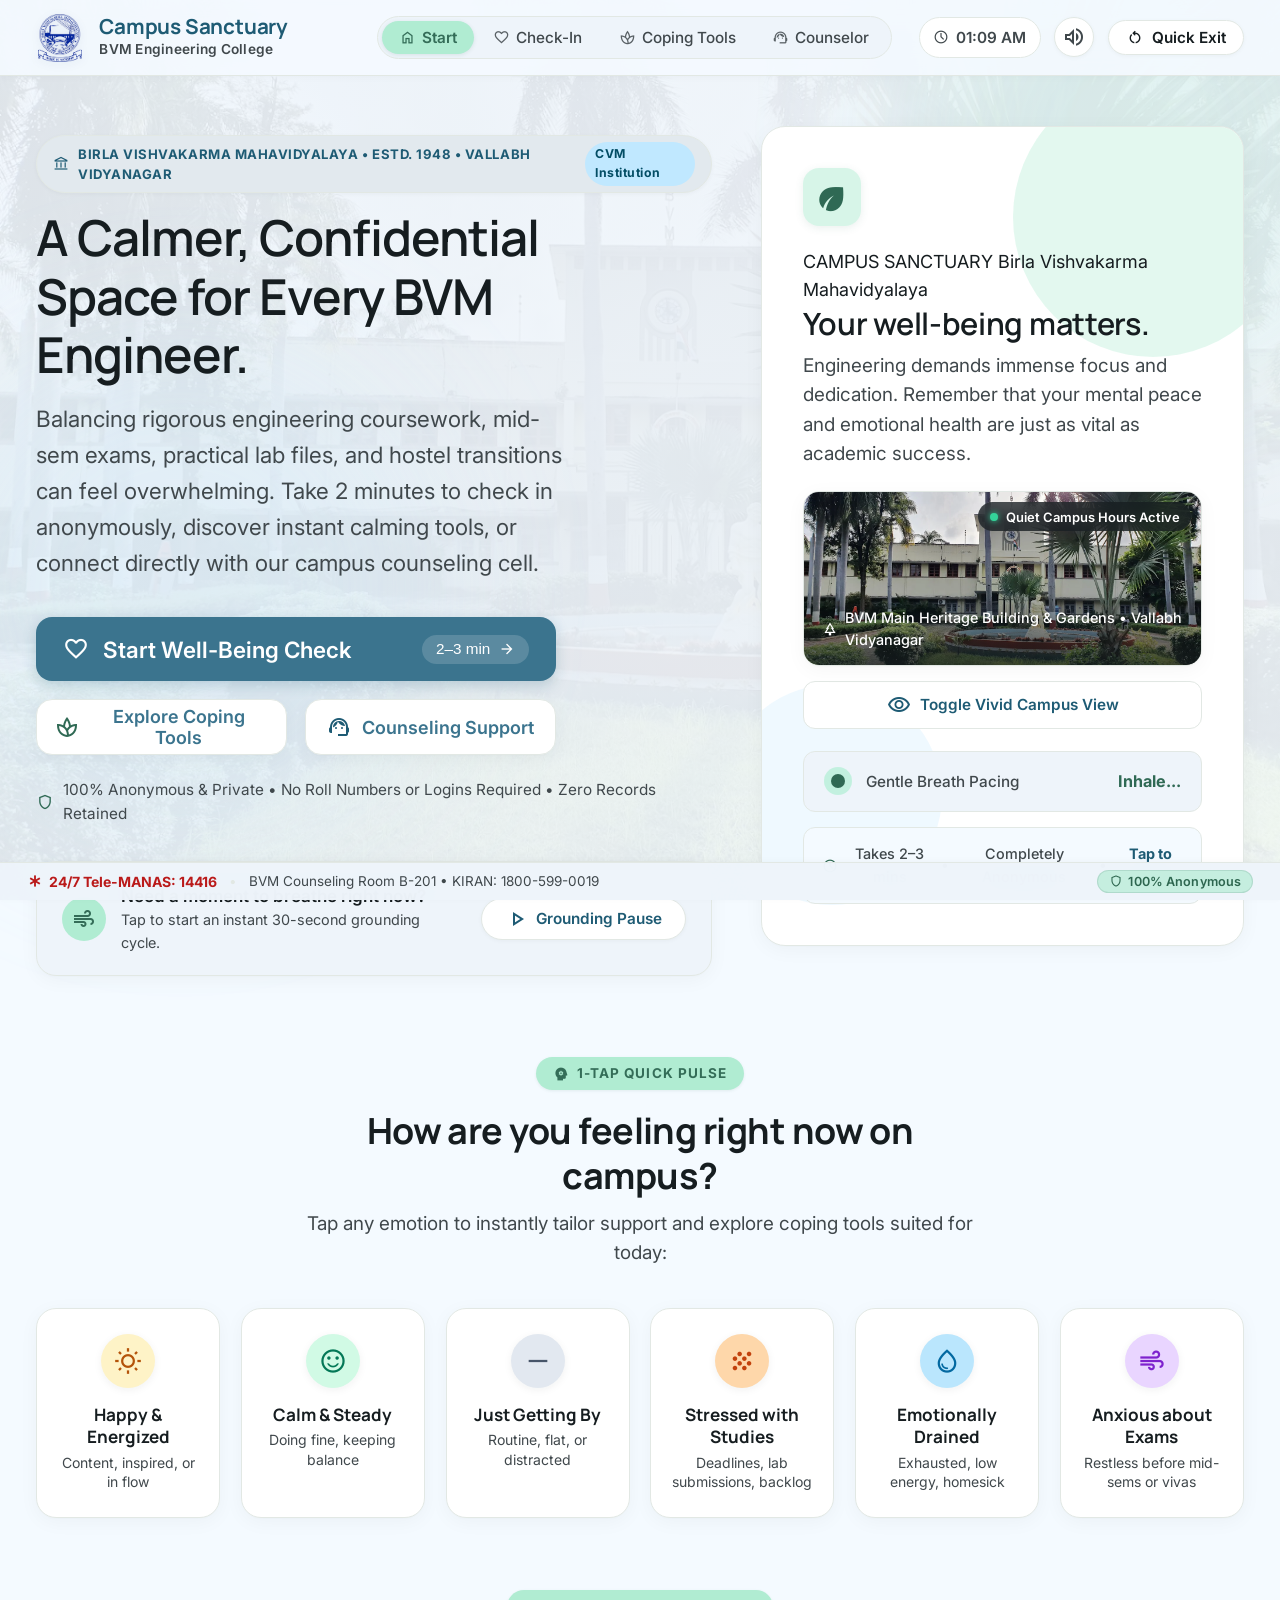
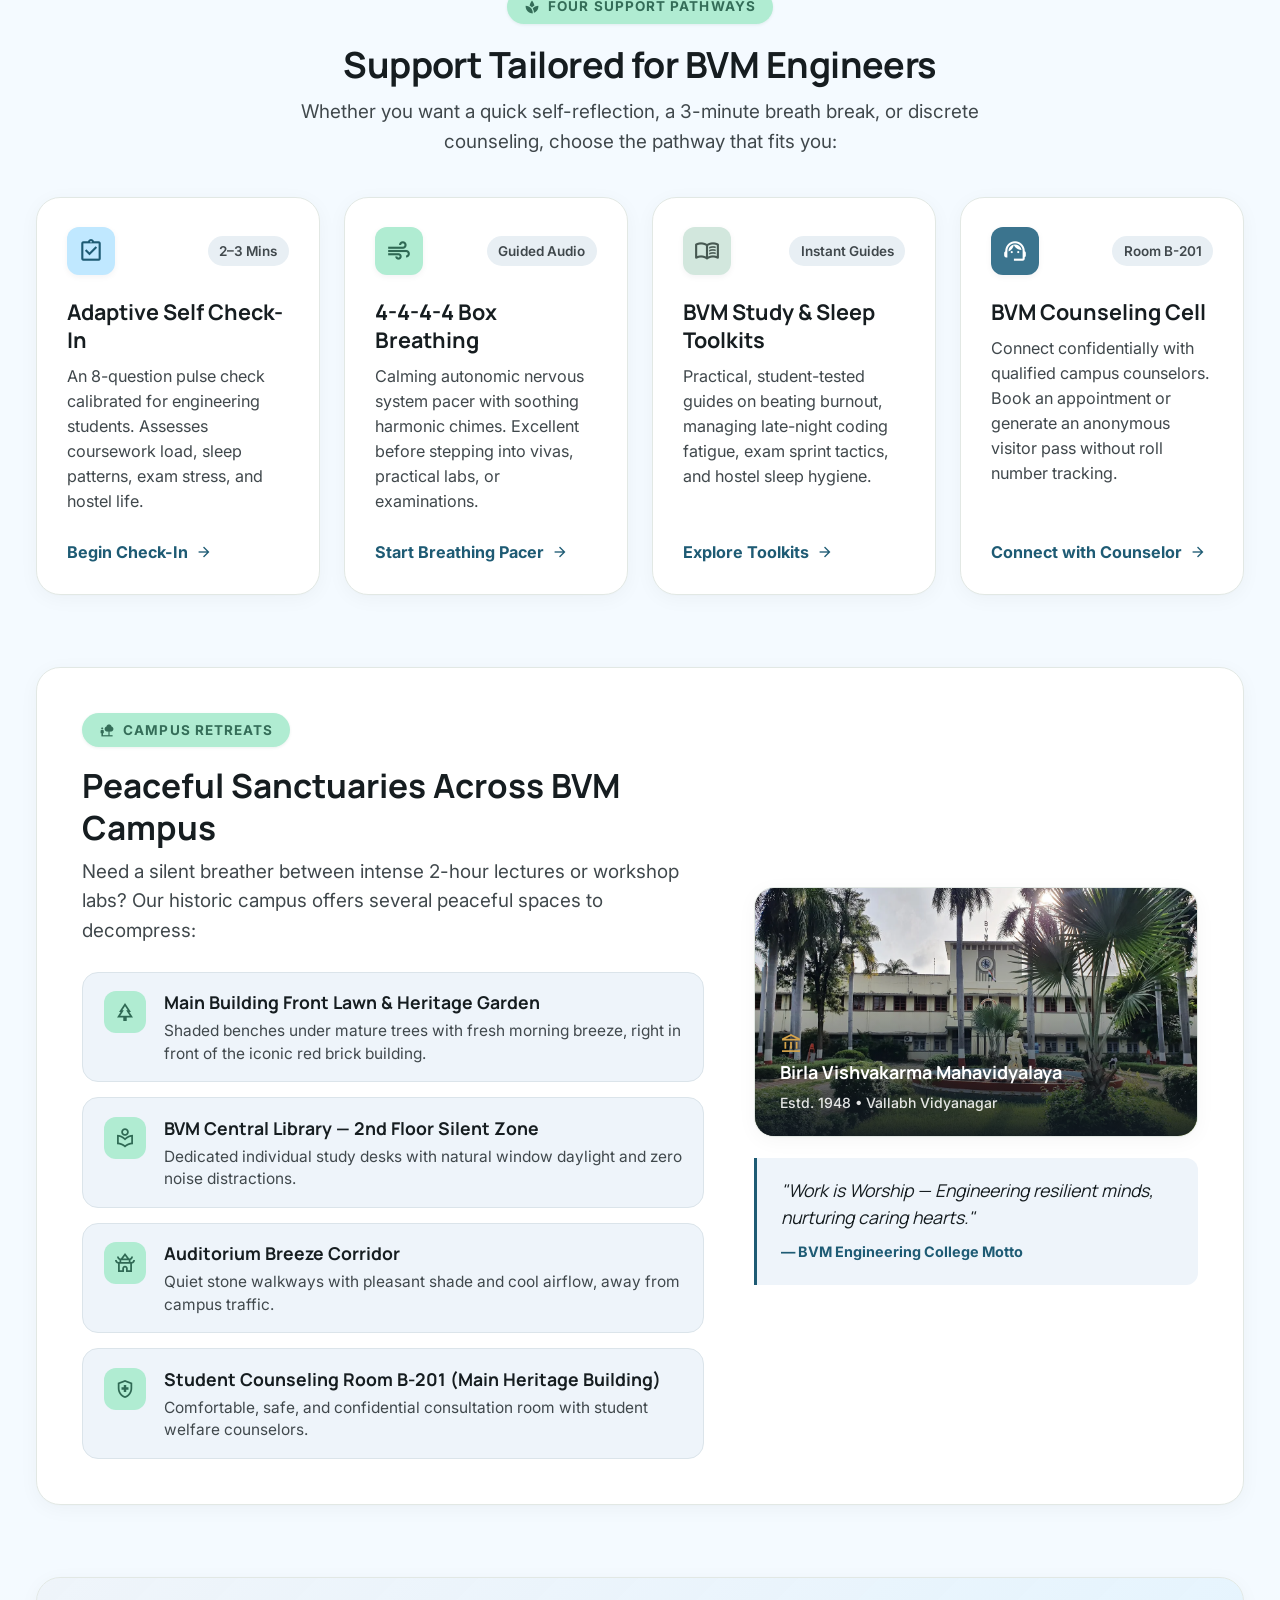
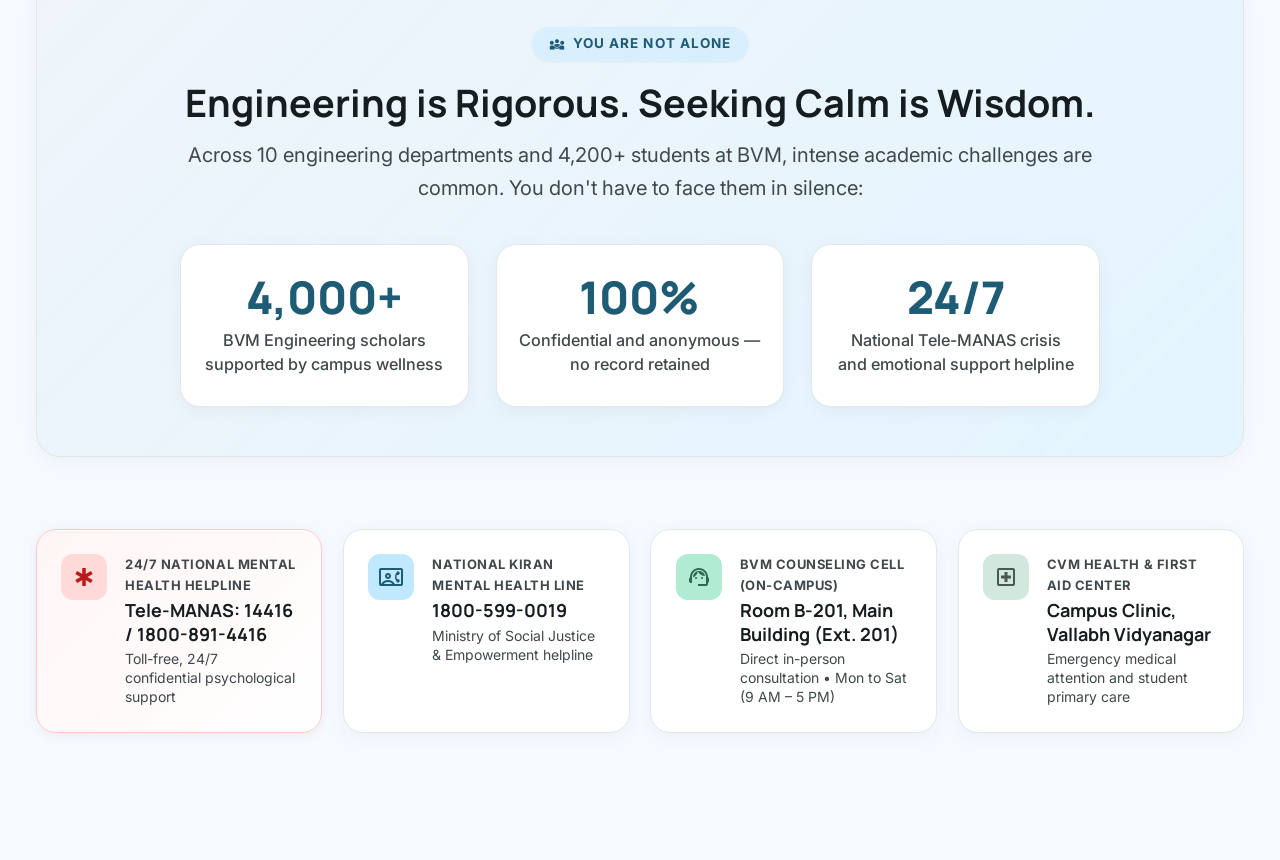
==== commit 139993b4: "style: reduce footer height to sleek thin single-line status bar" ====
--- a/index.html
+++ b/index.html
@@ -16,7 +16,7 @@
   <link href="https://fonts.googleapis.com/css2?family=Material+Symbols+Outlined:opsz,wght,FILL,GRAD@20..48,100..700,0..1,-50..200" rel="stylesheet">
 
   <!-- Application Stylesheet -->
-  <link rel="stylesheet" href="styles.css?v=2">
+  <link rel="stylesheet" href="styles.css?v=3">
 </head>
 <body>
 
@@ -1294,23 +1294,14 @@
          PERSISTENT FOOTER STATUS BAR (Matches Design System)
          ==================================================================== -->
     <footer class="kiosk-footer" role="contentinfo">
-      <!-- Left: BVM Blue Logo & College Name -->
-      <div class="footer-brand">
-        <img src="bvm_logo.png" alt="BVM Engineering College Logo" class="footer-logo-img" width="42" height="42">
-        <div class="footer-brand-text">
-          <span class="footer-brand-title">Birla Vishvakarma Mahavidyalaya</span>
-          <span class="footer-brand-sub">Engineering College • Vallabh Vidyanagar</span>
-        </div>
-      </div>
-
-      <!-- Center: 24/7 Helpline & Crisis Callout -->
-      <div class="footer-center">
+      <!-- Left: 24/7 Helpline & Crisis Callout -->
+      <div class="footer-left">
         <div class="crisis-callout">
           <span class="material-symbols-outlined">emergency</span>
           <span>24/7 Tele-MANAS: <strong>14416</strong></span>
         </div>
         <span class="footer-bullet">•</span>
-        <span class="footer-sub-note">BVM Counseling Cell: Room B-201</span>
+        <span class="footer-sub-note">BVM Counseling Room B-201 • KIRAN: 1800-599-0019</span>
       </div>
 
       <!-- Right: Anonymous Pill -->
--- a/styles.css
+++ b/styles.css
@@ -93,7 +93,7 @@
   /* Base Sizing & Heights */
   --font-size-base: 18px;
   --header-height: 76px;
-  --footer-height: 64px;
+  --footer-height: 38px;
 
   /* Border Radii */
   --radius-sm: 6px;
@@ -3370,108 +3370,86 @@
   left: 0;
   right: 0;
   height: var(--footer-height);
+  min-height: var(--footer-height);
+  max-height: var(--footer-height);
   z-index: 40;
   background: rgba(238, 244, 250, 0.96);
   backdrop-filter: blur(14px);
   -webkit-backdrop-filter: blur(14px);
-  border-top: 1.5px solid var(--border-card);
-  box-shadow: 0 -2px 10px rgba(22, 29, 32, 0.04);
-  display: flex;
+  border-top: 1px solid var(--border-card);
+  box-shadow: 0 -1px 6px rgba(22, 29, 32, 0.03);
+  display: flex;
+  flex-direction: row;
+  flex-wrap: nowrap;
   align-items: center;
   justify-content: space-between;
   padding: 0 1.5rem;
   gap: 1rem;
   box-sizing: border-box;
-}
-
-.footer-brand {
-  display: flex;
-  align-items: center;
-  gap: 0.75rem;
-  flex: 0 0 auto;
-  justify-content: flex-start;
-}
-
-.footer-logo-img {
-  width: 42px;
-  height: 42px;
-  max-width: 42px;
-  max-height: 42px;
-  object-fit: contain;
-  flex-shrink: 0;
-  filter: drop-shadow(0 1px 4px rgba(0, 32, 96, 0.15));
-}
-
-.footer-brand-text {
-  display: flex;
-  flex-direction: column;
-}
-
-.footer-brand-title {
-  font-family: var(--font-headline);
-  font-size: 0.88rem;
-  font-weight: 700;
-  color: var(--primary);
-  line-height: 1.2;
+  overflow: hidden;
+}
+
+.footer-left {
+  display: flex;
+  flex-direction: row;
+  flex-wrap: nowrap;
+  align-items: center;
+  gap: 0.65rem;
+  flex: 1 1 auto;
+  min-width: 0;
   white-space: nowrap;
 }
 
-.footer-brand-sub {
-  font-family: var(--font-label);
-  font-size: 0.72rem;
-  font-weight: 500;
-  color: var(--on-surface-variant);
-  line-height: 1.2;
-  white-space: nowrap;
-}
-
-.footer-center {
-  display: flex;
-  align-items: center;
-  justify-content: center;
-  gap: 0.75rem;
-  flex: 1 1 auto;
-  text-align: center;
-  min-width: 0;
-}
-
 .crisis-callout {
   display: flex;
   align-items: center;
-  gap: 0.45rem;
+  gap: 0.35rem;
   color: var(--error);
   font-family: var(--font-label);
-  font-size: 0.92rem;
+  font-size: 0.78rem;
   font-weight: 700;
   white-space: nowrap;
   flex-shrink: 0;
 }
 
 .crisis-callout .material-symbols-outlined {
-  font-size: 20px;
+  font-size: 16px;
 }
 
 .footer-bullet {
   color: var(--outline-variant);
-  font-size: 0.9rem;
+  font-size: 0.75rem;
   flex-shrink: 0;
 }
 
 .footer-sub-note {
   font-family: var(--font-label);
-  font-size: 0.82rem;
+  font-size: 0.75rem;
   color: var(--on-surface-variant);
   white-space: nowrap;
   overflow: hidden;
   text-overflow: ellipsis;
+  flex-shrink: 1;
 }
 
 .footer-right {
   display: flex;
   align-items: center;
   justify-content: flex-end;
-  gap: 0.75rem;
+  gap: 0.5rem;
   flex: 0 0 auto;
+  flex-shrink: 0;
+}
+
+.footer-right .confidential-pill {
+  padding: 0.15rem 0.6rem;
+  font-size: 0.7rem;
+  gap: 0.3rem;
+  line-height: 1.2;
+}
+
+.footer-right .confidential-pill .material-symbols-outlined {
+  font-size: 14px;
 }
 
 /* --------------------------------------------------------------------------
@@ -3524,9 +3502,6 @@
   .header-center {
     display: none;
   }
-  .footer-brand-sub {
-    display: none;
-  }
 }
 
 @media (max-width: 768px) {
@@ -3550,11 +3525,6 @@
   .header-logo-img {
     height: 38px;
     max-width: 38px;
-    width: auto;
-  }
-  .footer-logo-img {
-    height: 32px;
-    max-width: 32px;
     width: auto;
   }
   .institution-title {
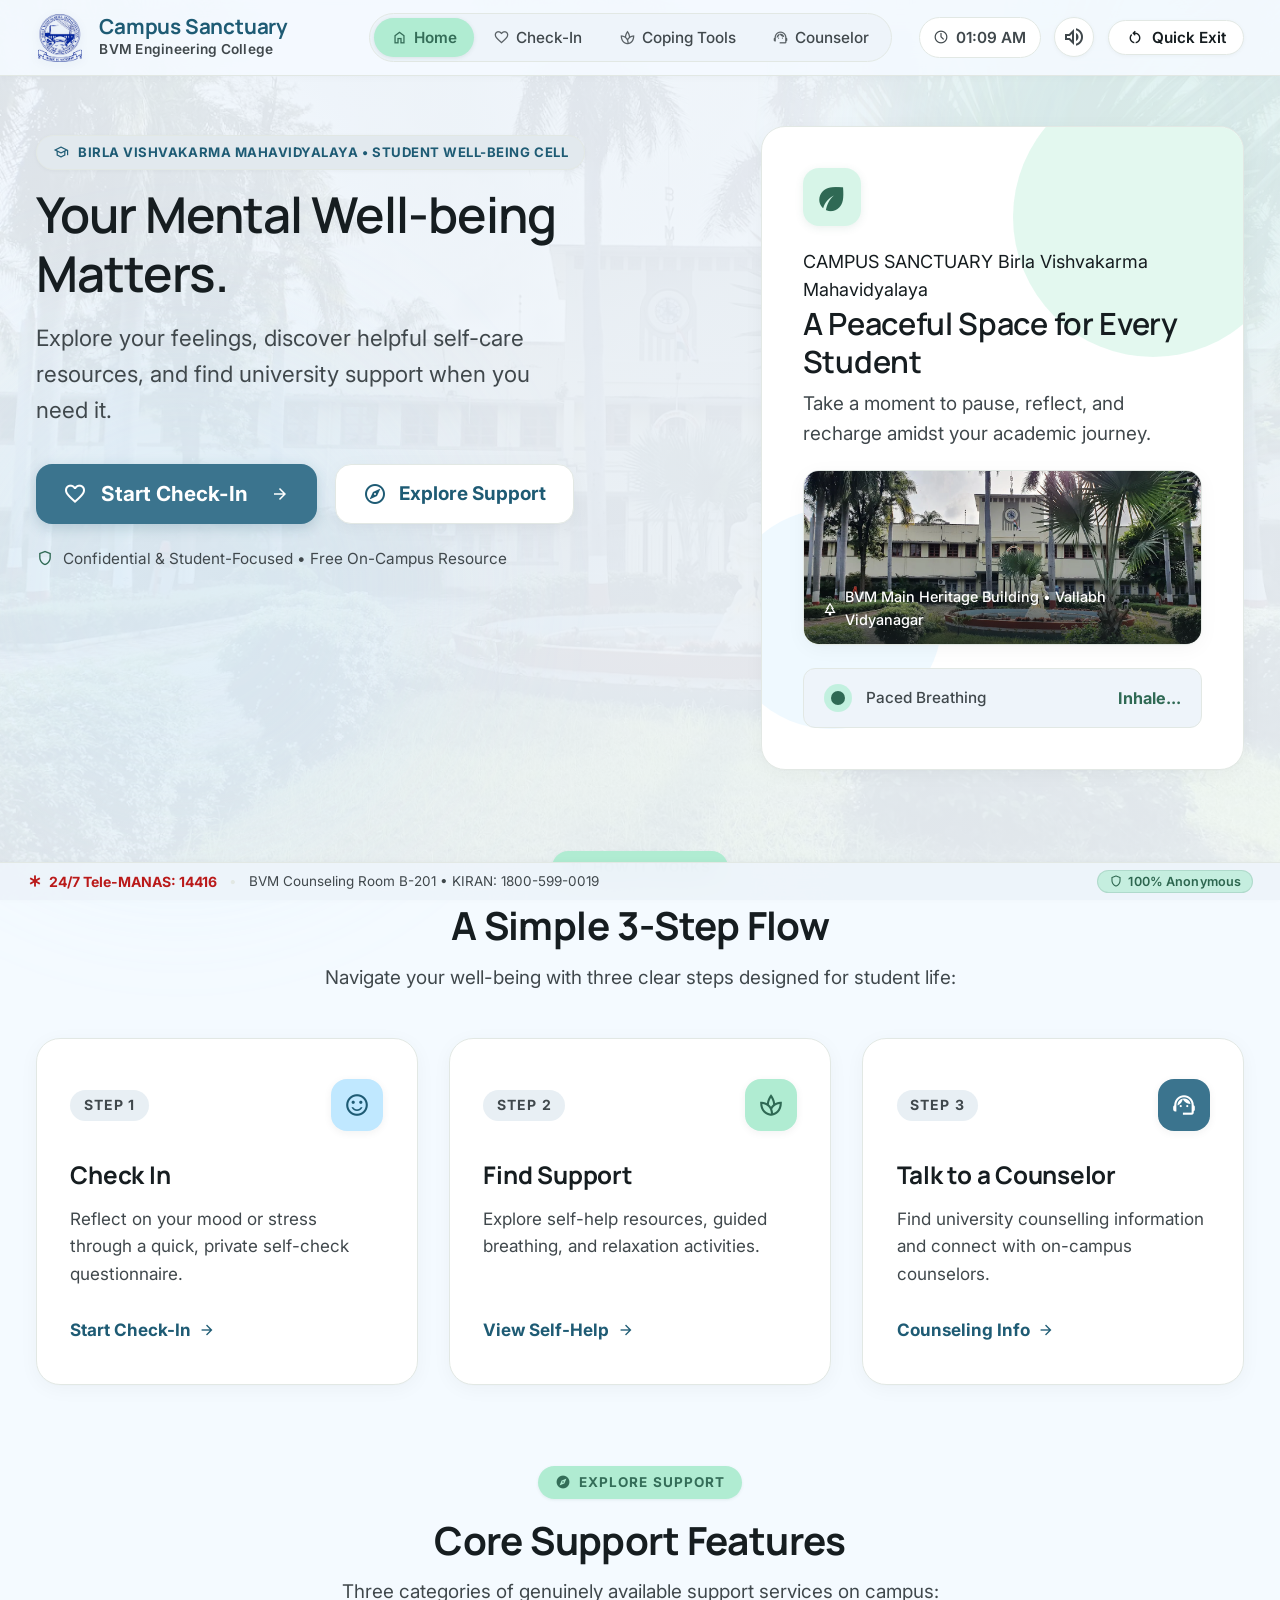
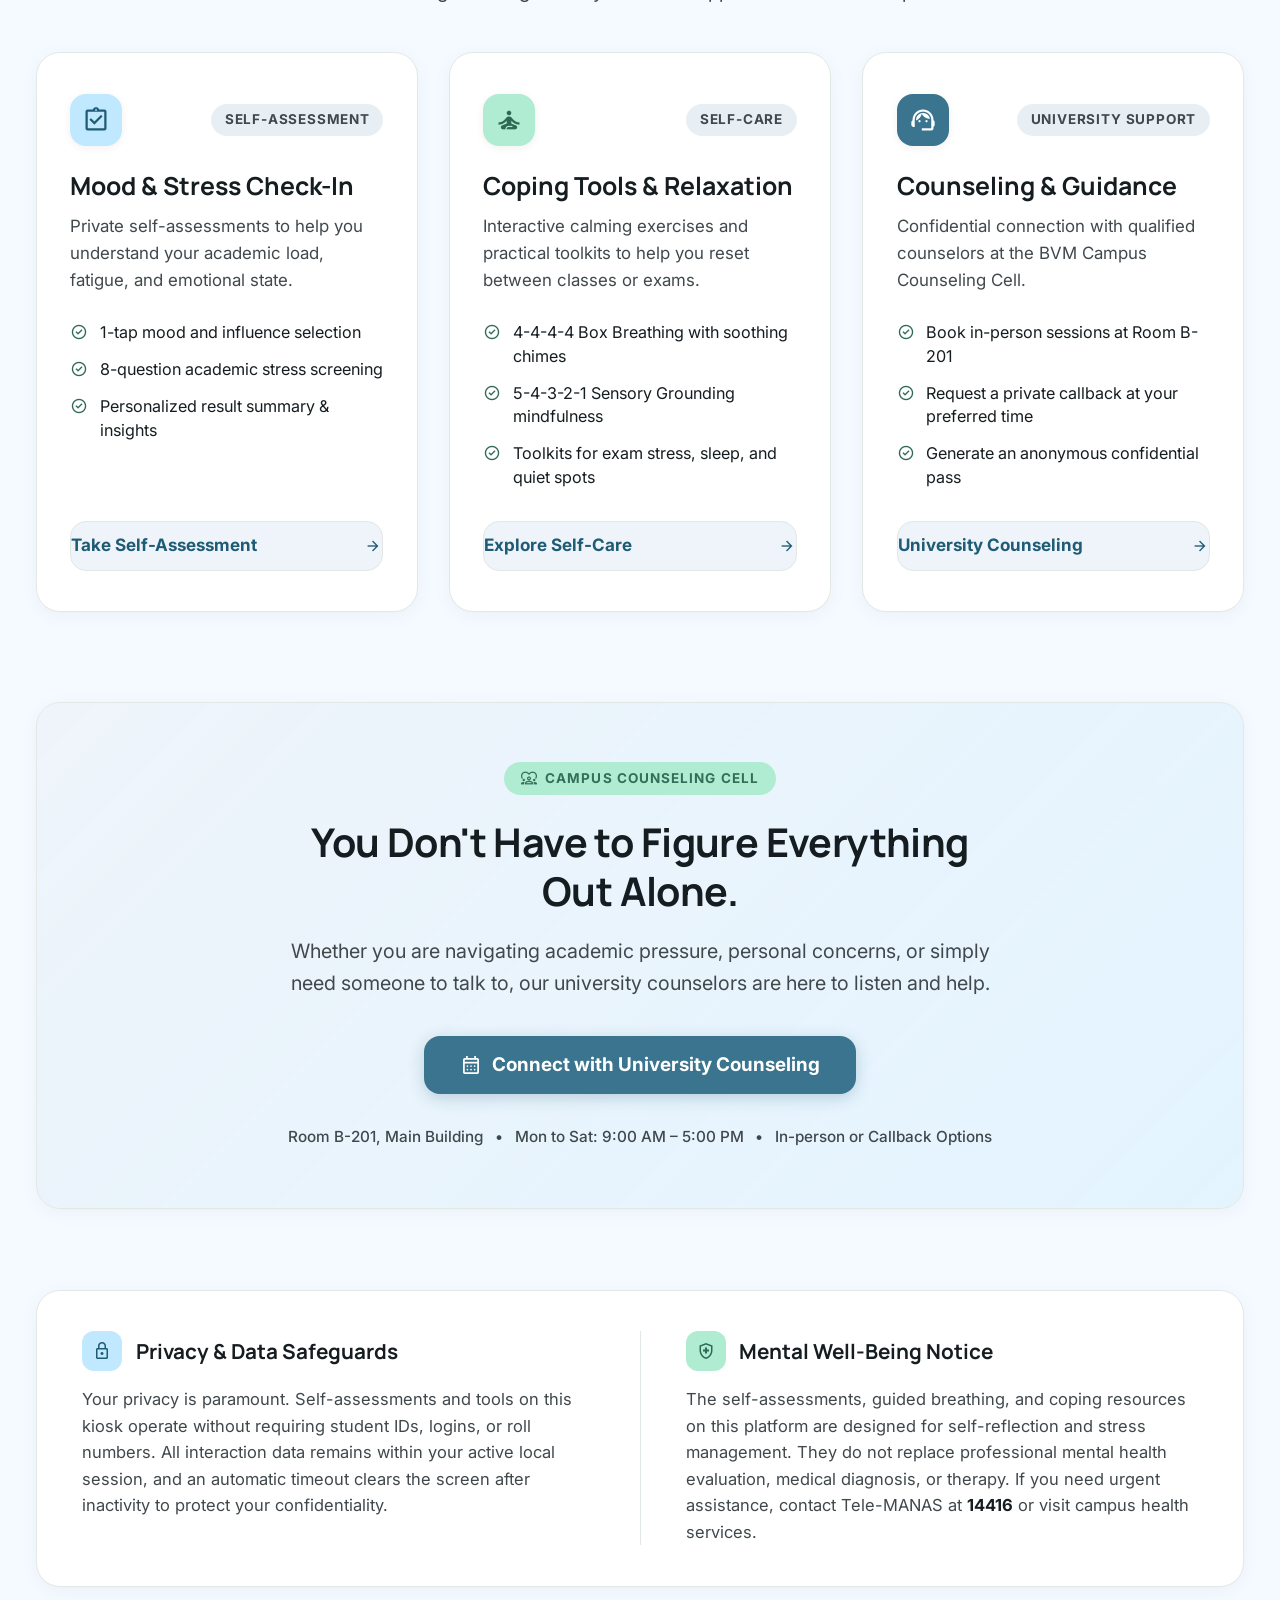
==== commit 592dd0c5: "refactor: convert to multi-page architecture - separate pages for Home, Check-In, Coping Tools, Coun" ====
--- a/index.html
+++ b/index.html
@@ -3,96 +3,79 @@
 <head>
   <meta charset="UTF-8">
   <meta name="viewport" content="width=device-width, initial-scale=1.0">
-  <title>Campus Sanctuary - BVM Engineering College Student Mental Health Support Kiosk</title>
-  <meta name="description" content="Birla Vishvakarma Mahavidyalaya (BVM) Engineering College - Confidential, anonymous campus kiosk for engineering students to check well-being, access self-help tools, and connect with the BVM Counseling Cell.">
+  <title>Campus Sanctuary – BVM Student Mental Health Support</title>
+  <meta name="description" content="BVM Engineering College's confidential, anonymous campus kiosk for engineering students to check well-being, access self-help tools, and connect with the BVM Counseling Cell.">
   <meta name="theme-color" content="#1e5b74">
-
-  <!-- Google Fonts: Manrope (Headlines) & Inter (Body/Controls) -->
   <link rel="preconnect" href="https://fonts.googleapis.com">
   <link rel="preconnect" href="https://fonts.gstatic.com" crossorigin>
   <link href="https://fonts.googleapis.com/css2?family=Inter:wght@400;500;600;700&family=Manrope:wght@500;600;700;800&display=swap" rel="stylesheet">
-  
-  <!-- Material Symbols Outlined -->
   <link href="https://fonts.googleapis.com/css2?family=Material+Symbols+Outlined:opsz,wght,FILL,GRAD@20..48,100..700,0..1,-50..200" rel="stylesheet">
-
-  <!-- Application Stylesheet -->
-  <link rel="stylesheet" href="styles.css?v=3">
+  <link rel="stylesheet" href="styles.css?v=4">
 </head>
 <body>
 
-  <!-- BVM Campus Background Image Layer -->
   <div class="kiosk-bg-layer" id="bgLayer" aria-hidden="true"></div>
   <div class="ambient-glow ambient-glow-1" aria-hidden="true"></div>
   <div class="ambient-glow ambient-glow-2" aria-hidden="true"></div>
 
-  <!-- Kiosk App Wrapper -->
   <div class="kiosk-app" id="kioskApp">
 
-    <!-- ====================================================================
-         PERSISTENT INSTITUTIONAL HEADER (PROPER 3-ZONE LAYOUT)
-         ==================================================================== -->
+    <!-- ═══════════════════ HEADER ═══════════════════ -->
     <header class="kiosk-header" role="banner">
-      <!-- Left: BVM Blue Logo & College Name -->
       <div class="header-left">
-        <div class="institution-brand" id="brandHomeTrigger" role="button" tabindex="0" title="Return to Home">
+        <a class="institution-brand" href="index.html" title="Return to Home">
           <img src="bvm_logo.png" alt="BVM Engineering College Logo" class="header-logo-img" width="48" height="48">
           <div class="institution-details">
             <span class="institution-title">Campus Sanctuary</span>
             <span class="institution-sub">BVM Engineering College</span>
           </div>
-        </div>
-      </div>
-
-      <!-- Center: Clean Segmented Fast Navigation -->
+        </a>
+      </div>
+
       <div class="header-center">
         <nav class="header-nav" aria-label="Campus Sanctuary Navigation">
-          <button type="button" class="nav-pill-btn active" data-target="screenWelcome" id="navBtnStart">
+          <a href="index.html" class="nav-pill-btn" id="navBtnStart">
             <span class="material-symbols-outlined nav-pill-icon">home</span>
-            <span>Start</span>
-          </button>
-          <button type="button" class="nav-pill-btn" data-target="screenMoodCheck" id="navBtnCheckIn">
+            <span>Home</span>
+          </a>
+          <a href="checkin.html" class="nav-pill-btn" id="navBtnCheckIn">
             <span class="material-symbols-outlined nav-pill-icon">favorite</span>
             <span>Check-In</span>
-          </button>
-          <button type="button" class="nav-pill-btn" data-target="screenSelfHelp" id="navBtnTools">
+          </a>
+          <a href="tools.html" class="nav-pill-btn" id="navBtnTools">
             <span class="material-symbols-outlined nav-pill-icon">spa</span>
             <span>Coping Tools</span>
-          </button>
-          <button type="button" class="nav-pill-btn" data-target="screenCounseling" id="navBtnCounseling">
+          </a>
+          <a href="counseling.html" class="nav-pill-btn" id="navBtnCounseling">
             <span class="material-symbols-outlined nav-pill-icon">support_agent</span>
             <span>Counselor</span>
-          </button>
+          </a>
         </nav>
       </div>
 
-      <!-- Right: Clock, Sound Toggle, Quick Exit -->
       <div class="header-right">
         <div class="clock-display" id="kioskClock" title="Current Campus Time">
-          <span class="material-symbols-outlined" style="font-size: 16px;">schedule</span>
+          <span class="material-symbols-outlined" style="font-size:16px">schedule</span>
           <span id="clockTimeText">--:--</span>
         </div>
-
-        <button type="button" class="btn-icon-control" id="btnToggleSound" title="Toggle audio feedback and calming sounds" aria-label="Toggle Sound">
+        <button type="button" class="btn-icon-control" id="btnToggleSound" title="Toggle sound" aria-label="Toggle Sound">
           <span class="material-symbols-outlined" id="soundIcon">volume_up</span>
         </button>
-
-        <button type="button" class="btn-quick-exit-top" id="btnQuickExitTop" title="Immediately clear screen and wipe session" aria-label="Quick Exit / Privacy Wipe">
-          <span class="material-symbols-outlined" style="font-size: 18px;">restart_alt</span>
+        <button type="button" class="btn-quick-exit-top" id="btnQuickExitTop" title="Quick Exit / Privacy Wipe" aria-label="Quick Exit">
+          <span class="material-symbols-outlined" style="font-size:18px">restart_alt</span>
           <span>Quick Exit</span>
         </button>
-
-        <!-- Mobile Navigation Hamburger -->
-        <button type="button" class="btn-icon-control mobile-only" id="mobileNavToggle" title="Open Navigation Menu" aria-label="Open Navigation Menu">
+        <button type="button" class="btn-icon-control mobile-only" id="mobileNavToggle" title="Open Navigation" aria-label="Open Navigation">
           <span class="material-symbols-outlined" id="mobileNavIcon">menu</span>
         </button>
       </div>
     </header>
 
-    <!-- Mobile Slide-Down Drawer Navigation -->
+    <!-- Mobile Drawer -->
     <div class="mobile-nav-drawer" id="mobileNavDrawer" aria-hidden="true">
       <div class="mobile-nav-header">
         <div class="institution-brand">
-          <img src="bvm_logo.png" alt="BVM Engineering College Logo" class="header-logo-img" width="48" height="48">
+          <img src="bvm_logo.png" alt="BVM Logo" class="header-logo-img" width="48" height="48">
           <div class="institution-details">
             <span class="institution-title">Campus Sanctuary</span>
             <span class="institution-sub">BVM Engineering College</span>
@@ -103,1198 +86,273 @@
         </button>
       </div>
       <div class="mobile-nav-links">
-        <button type="button" class="mobile-nav-link active" data-target="screenWelcome">
+        <a href="index.html" class="mobile-nav-link">
           <span class="material-symbols-outlined">home</span>
-          <span>Start Sanctuary</span>
-        </button>
-        <button type="button" class="mobile-nav-link" data-target="screenMoodCheck">
+          <span>Home</span>
+        </a>
+        <a href="checkin.html" class="mobile-nav-link">
           <span class="material-symbols-outlined">favorite</span>
           <span>Check-In &amp; Mood</span>
-        </button>
-        <button type="button" class="mobile-nav-link" data-target="screenSelfHelp">
+        </a>
+        <a href="tools.html" class="mobile-nav-link">
           <span class="material-symbols-outlined">spa</span>
-          <span>Coping Tools &amp; Guides</span>
-        </button>
-        <button type="button" class="mobile-nav-link" data-target="screenCounseling">
+          <span>Coping Tools</span>
+        </a>
+        <a href="counseling.html" class="mobile-nav-link">
           <span class="material-symbols-outlined">support_agent</span>
-          <span>Campus Counseling Cell</span>
-        </button>
+          <span>Campus Counseling</span>
+        </a>
       </div>
       <div class="mobile-nav-footer">
-        <button type="button" class="btn-toggle-backdrop-mobile" id="btnToggleBackdropMobile">
-          <span class="material-symbols-outlined">wallpaper</span>
-          <span>Toggle Vivid Campus View</span>
-        </button>
-        <div class="confidential-pill" style="justify-content: center; width: 100%;">
+        <div class="confidential-pill" style="justify-content:center;width:100%">
           <span class="material-symbols-outlined">shield</span>
           <span>100% Private &amp; Anonymous</span>
         </div>
       </div>
     </div>
 
-    <!-- ====================================================================
-         MAIN VIEWPORT: 6 INTEGRATED KIOSK SCREENS
-         ==================================================================== -->
+    <!-- ═══════════════════ MAIN ═══════════════════ -->
     <main class="kiosk-main" id="mainContent" role="main">
-
-      <!-- ================================================================
-           SCREEN 1: WELCOME & PROPER BVM LANDING PAGE
-           ================================================================ -->
       <section class="screen-container active" id="screenWelcome" aria-labelledby="welcomeHeading">
-        
-        <!-- SECTION 1: HERO SPOTLIGHT (BVM COLLEGE HERITAGE & DIRECT ACTION) -->
-        <div class="welcome-grid">
-          
-          <!-- Left Column (7 cols): Direct Action & College Mission -->
-          <div class="welcome-left-col">
-            <div class="welcome-left-inner">
-              <!-- Institutional Heritage Ribbon -->
-              <div class="institution-hero-ribbon">
-                <span class="material-symbols-outlined" style="font-size: 16px;">account_balance</span>
-                <span>BIRLA VISHVAKARMA MAHAVIDYALAYA • ESTD. 1948 • VALLABH VIDYANAGAR</span>
-                <span class="hero-ribbon-sub">CVM Institution</span>
-              </div>
-
-              <h1 class="welcome-heading" id="welcomeHeading">
-                A Calmer, Confidential Space for Every BVM Engineer.
-              </h1>
-
-              <p class="welcome-lead">
-                Balancing rigorous engineering coursework, mid-sem exams, practical lab files, and hostel transitions can feel overwhelming. Take 2 minutes to check in anonymously, discover instant calming tools, or connect directly with our campus counseling cell.
-              </p>
-
-              <!-- CTA Buttons Group -->
-              <div class="welcome-cta-group">
-                <!-- Primary Action -->
-                <button type="button" class="btn-primary-action" id="btnWelcomeStart">
-                  <div class="btn-label-wrap">
-                    <span class="material-symbols-outlined">favorite</span>
-                    <span>Start Well-Being Check</span>
+
+        <!-- Hero -->
+        <div class="welcome-hero-wrap">
+          <div class="welcome-grid">
+            <div class="welcome-left-col">
+              <div class="welcome-left-inner">
+                <div class="institution-hero-ribbon">
+                  <span class="material-symbols-outlined" style="font-size:16px">school</span>
+                  <span>BIRLA VISHVAKARMA MAHAVIDYALAYA • STUDENT WELL-BEING CELL</span>
+                </div>
+                <h1 class="welcome-heading" id="welcomeHeading">Your Mental Well-being Matters.</h1>
+                <p class="welcome-lead">Explore your feelings, discover helpful self-care resources, and find university support when you need it.</p>
+                <div class="hero-actions-row">
+                  <a href="checkin.html" class="btn-primary-action hero-btn-primary" id="btnWelcomeStart">
+                    <span class="btn-label-wrap">
+                      <span class="material-symbols-outlined">favorite</span>
+                      <span>Start Check-In</span>
+                    </span>
+                    <span class="material-symbols-outlined btn-arrow-icon">arrow_forward</span>
+                  </a>
+                  <a href="#exploreSupportSection" class="btn-secondary-action hero-btn-secondary" id="btnWelcomeExplore">
+                    <span class="material-symbols-outlined">explore</span>
+                    <span>Explore Support</span>
+                  </a>
+                </div>
+                <div class="privacy-notice-row">
+                  <span class="material-symbols-outlined">shield</span>
+                  <span>Confidential &amp; Student-Focused • Free On-Campus Resource</span>
+                </div>
+              </div>
+            </div>
+
+            <div class="welcome-right-col">
+              <div class="sanctuary-card">
+                <div class="decor-circle decor-circle-1" aria-hidden="true"></div>
+                <div class="decor-circle decor-circle-2" aria-hidden="true"></div>
+                <div class="sanctuary-content-top">
+                  <div class="sanctuary-college-header">
+                    <div class="sanctuary-glyph-box">
+                      <span class="material-symbols-outlined">eco</span>
+                    </div>
+                    <div class="sanctuary-college-tag">
+                      <span class="college-tag-label">CAMPUS SANCTUARY</span>
+                      <span class="college-tag-name">Birla Vishvakarma Mahavidyalaya</span>
+                    </div>
                   </div>
-                  <div class="btn-duration-badge">
-                    <span>2–3 min</span>
-                    <span class="material-symbols-outlined" style="font-size: 18px;">arrow_forward</span>
-                  </div>
-                </button>
-
-                <!-- Secondary Actions -->
-                <div class="welcome-secondary-row">
-                  <button type="button" class="btn-secondary-action" id="btnWelcomeSelfHelp">
-                    <span class="material-symbols-outlined" style="color: var(--secondary);">spa</span>
-                    <span>Explore Coping Tools</span>
-                  </button>
-
-                  <button type="button" class="btn-secondary-action" id="btnWelcomeCounseling">
-                    <span class="material-symbols-outlined" style="color: var(--primary);">support_agent</span>
-                    <span>Counseling Support</span>
-                  </button>
-                </div>
-              </div>
-
-              <!-- Privacy Reassurance Row -->
-              <div class="privacy-notice-row">
-                <span class="material-symbols-outlined">shield</span>
-                <span>100% Anonymous &amp; Private • No Roll Numbers or Logins Required • Zero Records Retained</span>
-              </div>
-            </div>
-
-            <!-- Quick Interactive Breath Pacer Bar -->
-            <div class="quick-breath-bar" id="quickBreathBar">
-              <div class="quick-breath-left">
-                <div class="quick-breath-icon">
-                  <span class="material-symbols-outlined">air</span>
-                </div>
-                <div>
-                  <div class="quick-breath-title">Need a moment to breathe right now?</div>
-                  <div class="quick-breath-sub">Tap to start an instant 30-second grounding cycle.</div>
-                </div>
-              </div>
-              <button type="button" class="btn-grounding-pause" id="btnQuickBreathPause">
-                <span class="material-symbols-outlined">play_arrow</span>
-                <span>Grounding Pause</span>
-              </button>
-            </div>
-          </div>
-
-          <!-- Right Column (5 cols): Visual BVM Campus Sanctuary Card -->
-          <div class="welcome-right-col">
-            <div class="sanctuary-card">
-              <div class="decor-circle decor-circle-1" aria-hidden="true"></div>
-              <div class="decor-circle decor-circle-2" aria-hidden="true"></div>
-
-              <div class="sanctuary-content-top">
-                <div class="sanctuary-college-header">
-                  <div class="sanctuary-glyph-box">
-                    <span class="material-symbols-outlined">eco</span>
-                  </div>
-                  <div class="sanctuary-college-tag">
-                    <span class="college-tag-label">CAMPUS SANCTUARY</span>
-                    <span class="college-tag-name">Birla Vishvakarma Mahavidyalaya</span>
+                  <h2 class="sanctuary-title">A Peaceful Space for Every Student</h2>
+                  <p class="sanctuary-desc">Take a moment to pause, reflect, and recharge amidst your academic journey.</p>
+                  <div class="sanctuary-photo-frame" title="BVM Campus">
+                    <img src="bvm_image.webp" alt="BVM Engineering College Campus" id="campusSanctuaryImg">
+                    <div class="photo-overlay-tag">
+                      <span class="material-symbols-outlined" style="font-size:16px">park</span>
+                      <span>BVM Main Heritage Building • Vallabh Vidyanagar</span>
+                    </div>
                   </div>
                 </div>
-
-                <h2 class="sanctuary-title">Your well-being matters.</h2>
-                <p class="sanctuary-desc">
-                  Engineering demands immense focus and dedication. Remember that your mental peace and emotional health are just as vital as academic success.
-                </p>
-
-                <!-- BVM Campus Photo Frame with bvm_image.webp -->
-                <div class="sanctuary-photo-frame" title="Birla Vishvakarma Mahavidyalaya Campus">
-                  <img src="bvm_image.webp" alt="Birla Vishvakarma Mahavidyalaya Engineering College Campus and Gardens" id="campusSanctuaryImg">
-                  <div class="photo-overlay-tag">
-                    <span class="material-symbols-outlined" style="font-size: 16px;">park</span>
-                    <span>BVM Main Heritage Building &amp; Gardens • Vallabh Vidyanagar</span>
+                <div class="live-pulse-container" id="sanctuaryPulseTrigger" title="Tap to try guided breathing" role="button" tabindex="0">
+                  <div class="pulse-indicator-left">
+                    <div class="pulse-ring-wrap">
+                      <div class="pulse-ring-anim"></div>
+                      <div class="pulse-ring-dot"></div>
+                    </div>
+                    <span class="pulse-label">Paced Breathing</span>
                   </div>
-                  <div class="photo-badge-top">
-                    <span class="status-pulse-dot"></span>
-                    <span>Quiet Campus Hours Active</span>
-                  </div>
+                  <span class="pulse-phase-text" id="liveBreathPhaseText">Inhale...</span>
                 </div>
-
-                <!-- Campus Backdrop Clarity Button inside Card -->
-                <button type="button" class="btn-campus-clarity-hero" id="btnCampusBackdropClarity" title="Toggle background photo visibility">
-                  <span class="material-symbols-outlined">visibility</span>
-                  <span id="campusClarityBtnText">Toggle Vivid Campus View</span>
-                </button>
-              </div>
-
-              <!-- Live Gentle Breath Pacer Indicator -->
-              <div class="live-pulse-container" id="sanctuaryPulseTrigger" title="Tap to expand guided breathing">
-                <div class="pulse-indicator-left">
-                  <div class="pulse-ring-wrap">
-                    <div class="pulse-ring-anim"></div>
-                    <div class="pulse-ring-dot"></div>
-                  </div>
-                  <span class="pulse-label">Gentle Breath Pacing</span>
-                </div>
-                <span class="pulse-phase-text" id="liveBreathPhaseText">Inhale...</span>
-              </div>
-
-              <!-- Reassure Strip -->
-              <div class="sanctuary-reassure-strip">
-                <span class="material-symbols-outlined" style="color: var(--secondary); font-size: 16px;">schedule</span>
-                <span>Takes 2–3 mins</span>
-                <span>•</span>
-                <span>Completely Anonymous</span>
-                <span>•</span>
-                <span class="highlight">Tap to begin</span>
-              </div>
-            </div>
-          </div>
-        </div>
-
-        <!-- SECTION 2: 1-TAP QUICK CAMPUS MOOD PULSE (DIRECT INTERACTION ON LANDING PAGE) -->
-        <div class="landing-section quick-mood-section">
+              </div>
+            </div>
+          </div>
+        </div>
+
+        <!-- How It Works -->
+        <div class="landing-section how-it-works-section" id="howItWorksSection">
           <div class="section-header-centered">
             <div class="pill-badge">
-              <span class="material-symbols-outlined">psychology</span>
-              <span>1-TAP QUICK PULSE</span>
-            </div>
-            <h2 class="section-title">How are you feeling right now on campus?</h2>
-            <p class="section-sub">Tap any emotion to instantly tailor support and explore coping tools suited for today:</p>
-          </div>
-
-          <div class="quick-mood-grid">
-            <button type="button" class="quick-mood-card" data-mood="Happy">
-              <div class="quick-mood-icon-wrap sunny">
-                <span class="material-symbols-outlined">wb_sunny</span>
-              </div>
-              <div class="quick-mood-info">
-                <span class="quick-mood-name">Happy &amp; Energized</span>
-                <span class="quick-mood-sub">Content, inspired, or in flow</span>
-              </div>
-            </button>
-
-            <button type="button" class="quick-mood-card" data-mood="Okay">
-              <div class="quick-mood-icon-wrap calm">
-                <span class="material-symbols-outlined">sentiment_satisfied</span>
-              </div>
-              <div class="quick-mood-info">
-                <span class="quick-mood-name">Calm &amp; Steady</span>
-                <span class="quick-mood-sub">Doing fine, keeping balance</span>
-              </div>
-            </button>
-
-            <button type="button" class="quick-mood-card" data-mood="Neutral">
-              <div class="quick-mood-icon-wrap neutral">
-                <span class="material-symbols-outlined">horizontal_rule</span>
-              </div>
-              <div class="quick-mood-info">
-                <span class="quick-mood-name">Just Getting By</span>
-                <span class="quick-mood-sub">Routine, flat, or distracted</span>
-              </div>
-            </button>
-
-            <button type="button" class="quick-mood-card" data-mood="Stressed">
-              <div class="quick-mood-icon-wrap stressed">
-                <span class="material-symbols-outlined">grain</span>
-              </div>
-              <div class="quick-mood-info">
-                <span class="quick-mood-name">Stressed with Studies</span>
-                <span class="quick-mood-sub">Deadlines, lab submissions, backlog</span>
-              </div>
-            </button>
-
-            <button type="button" class="quick-mood-card" data-mood="Sad">
-              <div class="quick-mood-icon-wrap low">
-                <span class="material-symbols-outlined">water_drop</span>
-              </div>
-              <div class="quick-mood-info">
-                <span class="quick-mood-name">Emotionally Drained</span>
-                <span class="quick-mood-sub">Exhausted, low energy, homesick</span>
-              </div>
-            </button>
-
-            <button type="button" class="quick-mood-card" data-mood="Anxious">
-              <div class="quick-mood-icon-wrap anxious">
-                <span class="material-symbols-outlined">air</span>
-              </div>
-              <div class="quick-mood-info">
-                <span class="quick-mood-name">Anxious about Exams</span>
-                <span class="quick-mood-sub">Restless before mid-sems or vivas</span>
-              </div>
-            </button>
-          </div>
-        </div>
-
-        <!-- SECTION 3: FOUR CORE PILLARS OF BVM STUDENT WELLNESS -->
-        <div class="landing-section pillars-section">
+              <span class="material-symbols-outlined">route</span>
+              <span>HOW IT WORKS</span>
+            </div>
+            <h2 class="section-title">A Simple 3-Step Flow</h2>
+            <p class="section-sub">Navigate your well-being with three clear steps designed for student life:</p>
+          </div>
+          <div class="how-steps-grid">
+            <div class="how-step-card" id="howStepCard1">
+              <div class="how-step-top">
+                <span class="how-step-badge">Step 1</span>
+                <div class="how-step-icon blue"><span class="material-symbols-outlined">sentiment_satisfied</span></div>
+              </div>
+              <h3 class="how-step-title">Check In</h3>
+              <p class="how-step-desc">Reflect on your mood or stress through a quick, private self-check questionnaire.</p>
+              <a href="checkin.html" class="how-step-btn">
+                <span>Start Check-In</span>
+                <span class="material-symbols-outlined">arrow_forward</span>
+              </a>
+            </div>
+            <div class="how-step-card" id="howStepCard2">
+              <div class="how-step-top">
+                <span class="how-step-badge">Step 2</span>
+                <div class="how-step-icon green"><span class="material-symbols-outlined">spa</span></div>
+              </div>
+              <h3 class="how-step-title">Find Support</h3>
+              <p class="how-step-desc">Explore self-help resources, guided breathing, and relaxation activities.</p>
+              <a href="tools.html" class="how-step-btn">
+                <span>View Self-Help</span>
+                <span class="material-symbols-outlined">arrow_forward</span>
+              </a>
+            </div>
+            <div class="how-step-card" id="howStepCard3">
+              <div class="how-step-top">
+                <span class="how-step-badge">Step 3</span>
+                <div class="how-step-icon primary"><span class="material-symbols-outlined">support_agent</span></div>
+              </div>
+              <h3 class="how-step-title">Talk to a Counselor</h3>
+              <p class="how-step-desc">Find university counselling information and connect with on-campus counselors.</p>
+              <a href="counseling.html" class="how-step-btn">
+                <span>Counseling Info</span>
+                <span class="material-symbols-outlined">arrow_forward</span>
+              </a>
+            </div>
+          </div>
+        </div>
+
+        <!-- Explore Support -->
+        <div class="landing-section explore-support-section" id="exploreSupportSection">
           <div class="section-header-centered">
             <div class="pill-badge">
-              <span class="material-symbols-outlined">spa</span>
-              <span>FOUR SUPPORT PATHWAYS</span>
-            </div>
-            <h2 class="section-title">Support Tailored for BVM Engineers</h2>
-            <p class="section-sub">Whether you want a quick self-reflection, a 3-minute breath break, or discrete counseling, choose the pathway that fits you:</p>
-          </div>
-
-          <div class="pillars-grid">
-            <!-- Pillar 1 -->
-            <div class="pillar-card" id="pillarCardCheckIn">
-              <div class="pillar-top-row">
-                <div class="pillar-icon-box blue">
-                  <span class="material-symbols-outlined">assignment_turned_in</span>
-                </div>
-                <span class="pillar-time-pill">2–3 Mins</span>
-              </div>
-              <h3 class="pillar-title">Adaptive Self Check-In</h3>
-              <p class="pillar-desc">
-                An 8-question pulse check calibrated for engineering students. Assesses coursework load, sleep patterns, exam stress, and hostel life.
-              </p>
-              <div class="pillar-action-link">
-                <span>Begin Check-In</span>
-                <span class="material-symbols-outlined">arrow_forward</span>
-              </div>
-            </div>
-
-            <!-- Pillar 2 -->
-            <div class="pillar-card" id="pillarCardBreathing">
-              <div class="pillar-top-row">
-                <div class="pillar-icon-box green">
-                  <span class="material-symbols-outlined">air</span>
-                </div>
-                <span class="pillar-time-pill">Guided Audio</span>
-              </div>
-              <h3 class="pillar-title">4-4-4-4 Box Breathing</h3>
-              <p class="pillar-desc">
-                Calming autonomic nervous system pacer with soothing harmonic chimes. Excellent before stepping into vivas, practical labs, or examinations.
-              </p>
-              <div class="pillar-action-link">
-                <span>Start Breathing Pacer</span>
-                <span class="material-symbols-outlined">arrow_forward</span>
-              </div>
-            </div>
-
-            <!-- Pillar 3 -->
-            <div class="pillar-card" id="pillarCardToolkits">
-              <div class="pillar-top-row">
-                <div class="pillar-icon-box slate">
-                  <span class="material-symbols-outlined">menu_book</span>
-                </div>
-                <span class="pillar-time-pill">Instant Guides</span>
-              </div>
-              <h3 class="pillar-title">BVM Study &amp; Sleep Toolkits</h3>
-              <p class="pillar-desc">
-                Practical, student-tested guides on beating burnout, managing late-night coding fatigue, exam sprint tactics, and hostel sleep hygiene.
-              </p>
-              <div class="pillar-action-link">
-                <span>Explore Toolkits</span>
-                <span class="material-symbols-outlined">arrow_forward</span>
-              </div>
-            </div>
-
-            <!-- Pillar 4 -->
-            <div class="pillar-card" id="pillarCardCounseling">
-              <div class="pillar-top-row">
-                <div class="pillar-icon-box primary">
-                  <span class="material-symbols-outlined">support_agent</span>
-                </div>
-                <span class="pillar-time-pill">Room B-201</span>
-              </div>
-              <h3 class="pillar-title">BVM Counseling Cell</h3>
-              <p class="pillar-desc">
-                Connect confidentially with qualified campus counselors. Book an appointment or generate an anonymous visitor pass without roll number tracking.
-              </p>
-              <div class="pillar-action-link">
-                <span>Connect with Counselor</span>
-                <span class="material-symbols-outlined">arrow_forward</span>
-              </div>
-            </div>
-          </div>
-        </div>
-
-        <!-- SECTION 4: BVM CAMPUS QUIET SANCTUARIES & RETREATS -->
-        <div class="landing-section sanctuaries-showcase-section">
-          <div class="sanctuaries-banner-card">
-            <div class="sanctuaries-banner-left">
-              <div class="pill-badge">
-                <span class="material-symbols-outlined">nature_people</span>
-                <span>CAMPUS RETREATS</span>
-              </div>
-              <h2 class="sanctuary-showcase-title">Peaceful Sanctuaries Across BVM Campus</h2>
-              <p class="sanctuary-showcase-sub">
-                Need a silent breather between intense 2-hour lectures or workshop labs? Our historic campus offers several peaceful spaces to decompress:
-              </p>
-
-              <div class="sanctuary-spots-list">
-                <div class="spot-item">
-                  <div class="spot-icon-wrap">
-                    <span class="material-symbols-outlined">park</span>
-                  </div>
-                  <div>
-                    <h4 class="spot-name">Main Building Front Lawn &amp; Heritage Garden</h4>
-                    <p class="spot-desc">Shaded benches under mature trees with fresh morning breeze, right in front of the iconic red brick building.</p>
-                  </div>
-                </div>
-
-                <div class="spot-item">
-                  <div class="spot-icon-wrap">
-                    <span class="material-symbols-outlined">local_library</span>
-                  </div>
-                  <div>
-                    <h4 class="spot-name">BVM Central Library — 2nd Floor Silent Zone</h4>
-                    <p class="spot-desc">Dedicated individual study desks with natural window daylight and zero noise distractions.</p>
-                  </div>
-                </div>
-
-                <div class="spot-item">
-                  <div class="spot-icon-wrap">
-                    <span class="material-symbols-outlined">temple_buddhist</span>
-                  </div>
-                  <div>
-                    <h4 class="spot-name">Auditorium Breeze Corridor</h4>
-                    <p class="spot-desc">Quiet stone walkways with pleasant shade and cool airflow, away from campus traffic.</p>
-                  </div>
-                </div>
-
-                <div class="spot-item">
-                  <div class="spot-icon-wrap">
-                    <span class="material-symbols-outlined">health_and_safety</span>
-                  </div>
-                  <div>
-                    <h4 class="spot-name">Student Counseling Room B-201 (Main Heritage Building)</h4>
-                    <p class="spot-desc">Comfortable, safe, and confidential consultation room with student welfare counselors.</p>
-                  </div>
-                </div>
-              </div>
-            </div>
-
-            <div class="sanctuaries-banner-right">
-              <div class="campus-heritage-callout">
-                <div class="callout-photo-wrap">
-                  <img src="bvm_image.webp" alt="Birla Vishvakarma Mahavidyalaya Campus" class="callout-photo">
-                  <div class="callout-overlay">
-                    <span class="material-symbols-outlined">account_balance</span>
-                    <span>Birla Vishvakarma Mahavidyalaya</span>
-                    <span class="callout-year">Estd. 1948 • Vallabh Vidyanagar</span>
-                  </div>
-                </div>
-                <div class="heritage-quote-box">
-                  <p class="heritage-quote">"Work is Worship — Engineering resilient minds, nurturing caring hearts."</p>
-                  <span class="heritage-author">— BVM Engineering College Motto</span>
-                </div>
-              </div>
-            </div>
-          </div>
-        </div>
-
-        <!-- SECTION 5: NORMALIZING ENGINEERING STRESS & COMMUNITY FACTS -->
-        <div class="landing-section reality-section">
-          <div class="reality-banner">
-            <div class="reality-content-col">
-              <div class="pill-badge" style="background: rgba(192, 232, 255, 0.45); color: var(--primary);">
-                <span class="material-symbols-outlined">diversity_3</span>
-                <span>YOU ARE NOT ALONE</span>
-              </div>
-              <h2 class="reality-title">Engineering is Rigorous. Seeking Calm is Wisdom.</h2>
-              <p class="reality-lead">
-                Across 10 engineering departments and 4,200+ students at BVM, intense academic challenges are common. You don't have to face them in silence:
-              </p>
-
-              <div class="reality-stats-row">
-                <div class="stat-box">
-                  <span class="stat-number">4,000+</span>
-                  <span class="stat-label">BVM Engineering scholars supported by campus wellness</span>
-                </div>
-                <div class="stat-box">
-                  <span class="stat-number">100%</span>
-                  <span class="stat-label">Confidential and anonymous — no record retained</span>
-                </div>
-                <div class="stat-box">
-                  <span class="stat-number">24/7</span>
-                  <span class="stat-label">National Tele-MANAS crisis and emotional support helpline</span>
-                </div>
-              </div>
-            </div>
-          </div>
-        </div>
-
-        <!-- SECTION 6: BVM CAMPUS EMERGENCY & NATIONAL HELPLINE STRIP -->
-        <div class="landing-section emergency-contacts-section">
-          <div class="contacts-grid">
-            <div class="contact-card urgent">
-              <div class="contact-card-icon">
-                <span class="material-symbols-outlined">emergency</span>
-              </div>
-              <div class="contact-card-details">
-                <span class="contact-type">24/7 National Mental Health Helpline</span>
-                <span class="contact-val">Tele-MANAS: 14416 / 1800-891-4416</span>
-                <span class="contact-note">Toll-free, 24/7 confidential psychological support</span>
-              </div>
-            </div>
-
-            <div class="contact-card">
-              <div class="contact-card-icon blue">
-                <span class="material-symbols-outlined">contact_phone</span>
-              </div>
-              <div class="contact-card-details">
-                <span class="contact-type">National KIRAN Mental Health Line</span>
-                <span class="contact-val">1800-599-0019</span>
-                <span class="contact-note">Ministry of Social Justice &amp; Empowerment helpline</span>
-              </div>
-            </div>
-
-            <div class="contact-card">
-              <div class="contact-card-icon green">
-                <span class="material-symbols-outlined">support_agent</span>
-              </div>
-              <div class="contact-card-details">
-                <span class="contact-type">BVM Counseling Cell (On-Campus)</span>
-                <span class="contact-val">Room B-201, Main Building (Ext. 201)</span>
-                <span class="contact-note">Direct in-person consultation • Mon to Sat (9 AM – 5 PM)</span>
-              </div>
-            </div>
-
-            <div class="contact-card">
-              <div class="contact-card-icon slate">
-                <span class="material-symbols-outlined">local_hospital</span>
-              </div>
-              <div class="contact-card-details">
-                <span class="contact-type">CVM Health &amp; First Aid Center</span>
-                <span class="contact-val">Campus Clinic, Vallabh Vidyanagar</span>
-                <span class="contact-note">Emergency medical attention and student primary care</span>
-              </div>
+              <span class="material-symbols-outlined">explore</span>
+              <span>EXPLORE SUPPORT</span>
+            </div>
+            <h2 class="section-title">Core Support Features</h2>
+            <p class="section-sub">Three categories of genuinely available support services on campus:</p>
+          </div>
+          <div class="explore-categories-grid">
+            <div class="explore-cat-card" id="catCardAssessment">
+              <div class="cat-card-header">
+                <div class="cat-icon-box blue"><span class="material-symbols-outlined">assignment_turned_in</span></div>
+                <span class="cat-tag">Self-Assessment</span>
+              </div>
+              <h3 class="cat-card-title">Mood &amp; Stress Check-In</h3>
+              <p class="cat-card-desc">Private self-assessments to help you understand your academic load, fatigue, and emotional state.</p>
+              <ul class="cat-features-list">
+                <li><span class="material-symbols-outlined">check_circle</span><span>1-tap mood and influence selection</span></li>
+                <li><span class="material-symbols-outlined">check_circle</span><span>8-question academic stress screening</span></li>
+                <li><span class="material-symbols-outlined">check_circle</span><span>Personalized result summary &amp; insights</span></li>
+              </ul>
+              <a href="checkin.html" class="btn-cat-action">
+                <span>Take Self-Assessment</span>
+                <span class="material-symbols-outlined">arrow_forward</span>
+              </a>
+            </div>
+            <div class="explore-cat-card" id="catCardSelfCare">
+              <div class="cat-card-header">
+                <div class="cat-icon-box green"><span class="material-symbols-outlined">self_improvement</span></div>
+                <span class="cat-tag">Self-Care</span>
+              </div>
+              <h3 class="cat-card-title">Coping Tools &amp; Relaxation</h3>
+              <p class="cat-card-desc">Interactive calming exercises and practical toolkits to help you reset between classes or exams.</p>
+              <ul class="cat-features-list">
+                <li><span class="material-symbols-outlined">check_circle</span><span>4-4-4-4 Box Breathing with soothing chimes</span></li>
+                <li><span class="material-symbols-outlined">check_circle</span><span>5-4-3-2-1 Sensory Grounding mindfulness</span></li>
+                <li><span class="material-symbols-outlined">check_circle</span><span>Toolkits for exam stress, sleep, and quiet spots</span></li>
+              </ul>
+              <a href="tools.html" class="btn-cat-action">
+                <span>Explore Self-Care</span>
+                <span class="material-symbols-outlined">arrow_forward</span>
+              </a>
+            </div>
+            <div class="explore-cat-card" id="catCardCounseling">
+              <div class="cat-card-header">
+                <div class="cat-icon-box primary"><span class="material-symbols-outlined">support_agent</span></div>
+                <span class="cat-tag">University Support</span>
+              </div>
+              <h3 class="cat-card-title">Counseling &amp; Guidance</h3>
+              <p class="cat-card-desc">Confidential connection with qualified counselors at the BVM Campus Counseling Cell.</p>
+              <ul class="cat-features-list">
+                <li><span class="material-symbols-outlined">check_circle</span><span>Book in-person sessions at Room B-201</span></li>
+                <li><span class="material-symbols-outlined">check_circle</span><span>Request a private callback at your preferred time</span></li>
+                <li><span class="material-symbols-outlined">check_circle</span><span>Generate an anonymous confidential pass</span></li>
+              </ul>
+              <a href="counseling.html" class="btn-cat-action">
+                <span>University Counseling</span>
+                <span class="material-symbols-outlined">arrow_forward</span>
+              </a>
+            </div>
+          </div>
+        </div>
+
+        <!-- CTA Banner -->
+        <div class="landing-section support-cta-section" id="supportCtaSection">
+          <div class="support-cta-banner">
+            <div class="support-cta-inner">
+              <div class="support-cta-badge">
+                <span class="material-symbols-outlined">diversity_1</span>
+                <span>CAMPUS COUNSELING CELL</span>
+              </div>
+              <h2 class="support-cta-heading">You Don't Have to Figure Everything Out Alone.</h2>
+              <p class="support-cta-text">Whether you are navigating academic pressure, personal concerns, or simply need someone to talk to, our university counselors are here to listen and help.</p>
+              <div class="support-cta-action-wrap">
+                <a href="counseling.html" class="btn-support-cta">
+                  <span class="material-symbols-outlined">calendar_month</span>
+                  <span>Connect with University Counseling</span>
+                </a>
+              </div>
+              <div class="support-cta-meta">
+                <span>Room B-201, Main Building</span>
+                <span>•</span>
+                <span>Mon to Sat: 9:00 AM – 5:00 PM</span>
+                <span>•</span>
+                <span>In-person or Callback Options</span>
+              </div>
+            </div>
+          </div>
+        </div>
+
+        <!-- Privacy Note -->
+        <div class="landing-section privacy-note-section" id="privacyNoteSection">
+          <div class="privacy-note-card">
+            <div class="privacy-note-col">
+              <div class="note-col-header">
+                <div class="note-icon-wrap blue"><span class="material-symbols-outlined">lock</span></div>
+                <h3 class="note-col-title">Privacy &amp; Data Safeguards</h3>
+              </div>
+              <p class="note-col-text">Your privacy is paramount. Self-assessments and tools on this kiosk operate without requiring student IDs, logins, or roll numbers. All interaction data remains within your active local session, and an automatic timeout clears the screen after inactivity to protect your confidentiality.</p>
+            </div>
+            <div class="privacy-note-divider" aria-hidden="true"></div>
+            <div class="privacy-note-col">
+              <div class="note-col-header">
+                <div class="note-icon-wrap green"><span class="material-symbols-outlined">health_and_safety</span></div>
+                <h3 class="note-col-title">Mental Well-Being Notice</h3>
+              </div>
+              <p class="note-col-text">The self-assessments, guided breathing, and coping resources on this platform are designed for self-reflection and stress management. They do not replace professional mental health evaluation, medical diagnosis, or therapy. If you need urgent assistance, contact Tele-MANAS at <strong>14416</strong> or visit campus health services.</p>
             </div>
           </div>
         </div>
 
       </section>
-
-      <!-- ================================================================
-           SCREEN 2: MOOD CHECK & INFLUENCES (Screen 2 Mockup)
-           ================================================================ -->
-      <section class="screen-container" id="screenMoodCheck" aria-labelledby="moodHeading">
-        <div class="flow-card-wrapper">
-          
-          <!-- Top Meta -->
-          <div class="flow-top-meta">
-            <div class="step-indicator-pill">
-              <span class="step-pulse-dot"></span>
-              <span>Step 1 of 3 • Self Check-In</span>
-            </div>
-            <div class="screen-inactivity-hint">
-              <span class="material-symbols-outlined">lock</span>
-              <span>Screen auto-clears after 60s of inactivity</span>
-            </div>
-          </div>
-
-          <!-- Main Header -->
-          <div class="flow-title-block">
-            <h1 class="flow-main-title" id="moodHeading">How are you feeling?</h1>
-            <p class="flow-main-sub">Choose the words that feel closest to how you are right now.</p>
-          </div>
-
-          <!-- 6 Interactive Mood Cards (3 x 2 Grid) -->
-          <div class="mood-grid" role="radiogroup" aria-label="Select your current mood">
-            <!-- 1. Happy -->
-            <button type="button" class="mood-card" data-mood="Happy" role="radio" aria-checked="false">
-              <div class="mood-card-left">
-                <div class="mood-icon-wrap">
-                  <span class="material-symbols-outlined">wb_sunny</span>
-                </div>
-                <div class="mood-texts">
-                  <span class="mood-name">Happy</span>
-                  <span class="mood-caption">Content &amp; energized</span>
-                </div>
-              </div>
-              <div class="mood-check-circle" aria-hidden="true">
-                <span class="material-symbols-outlined" style="font-size: 20px;">check</span>
-              </div>
-            </button>
-
-            <!-- 2. Okay -->
-            <button type="button" class="mood-card" data-mood="Okay" role="radio" aria-checked="false">
-              <div class="mood-card-left">
-                <div class="mood-icon-wrap">
-                  <span class="material-symbols-outlined">sentiment_satisfied</span>
-                </div>
-                <div class="mood-texts">
-                  <span class="mood-name">Okay</span>
-                  <span class="mood-caption">Doing alright today</span>
-                </div>
-              </div>
-              <div class="mood-check-circle" aria-hidden="true">
-                <span class="material-symbols-outlined" style="font-size: 20px;">check</span>
-              </div>
-            </button>
-
-            <!-- 3. Neutral -->
-            <button type="button" class="mood-card" data-mood="Neutral" role="radio" aria-checked="false">
-              <div class="mood-card-left">
-                <div class="mood-icon-wrap">
-                  <span class="material-symbols-outlined">horizontal_rule</span>
-                </div>
-                <div class="mood-texts">
-                  <span class="mood-name">Neutral</span>
-                  <span class="mood-caption">Just getting by</span>
-                </div>
-              </div>
-              <div class="mood-check-circle" aria-hidden="true">
-                <span class="material-symbols-outlined" style="font-size: 20px;">check</span>
-              </div>
-            </button>
-
-            <!-- 4. Stressed -->
-            <button type="button" class="mood-card selected" data-mood="Stressed" role="radio" aria-checked="true">
-              <div class="mood-card-left">
-                <div class="mood-icon-wrap">
-                  <span class="material-symbols-outlined">grain</span>
-                </div>
-                <div class="mood-texts">
-                  <span class="mood-name">Stressed</span>
-                  <span class="mood-caption">Under pressure or tense</span>
-                </div>
-              </div>
-              <div class="mood-check-circle" aria-hidden="true">
-                <span class="material-symbols-outlined" style="font-size: 20px; font-weight: bold;">check</span>
-              </div>
-            </button>
-
-            <!-- 5. Sad -->
-            <button type="button" class="mood-card" data-mood="Sad" role="radio" aria-checked="false">
-              <div class="mood-card-left">
-                <div class="mood-icon-wrap">
-                  <span class="material-symbols-outlined">water_drop</span>
-                </div>
-                <div class="mood-texts">
-                  <span class="mood-name">Sad</span>
-                  <span class="mood-caption">Down or low energy</span>
-                </div>
-              </div>
-              <div class="mood-check-circle" aria-hidden="true">
-                <span class="material-symbols-outlined" style="font-size: 20px;">check</span>
-              </div>
-            </button>
-
-            <!-- 6. Anxious -->
-            <button type="button" class="mood-card" data-mood="Anxious" role="radio" aria-checked="false">
-              <div class="mood-card-left">
-                <div class="mood-icon-wrap">
-                  <span class="material-symbols-outlined">air</span>
-                </div>
-                <div class="mood-texts">
-                  <span class="mood-name">Anxious</span>
-                  <span class="mood-caption">Restless or worried</span>
-                </div>
-              </div>
-              <div class="mood-check-circle" aria-hidden="true">
-                <span class="material-symbols-outlined" style="font-size: 20px;">check</span>
-              </div>
-            </button>
-          </div>
-
-          <!-- Secondary Prompt: What is affecting you most? -->
-          <div class="influences-container">
-            <div class="influences-title-row">
-              <span class="material-symbols-outlined">psychology_alt</span>
-              <h2 class="influences-title">What is affecting you most?</h2>
-            </div>
-            <p class="influences-sub">Select one or more that apply today to tailor instant grounding recommendations.</p>
-
-            <div class="pills-cloud" id="influencesPillsCloud" role="group" aria-label="Select influences">
-              <button type="button" class="topic-pill selected" data-topic="Academic Work" aria-pressed="true">
-                <span class="material-symbols-outlined pill-check">check</span>
-                <span>Academic Work</span>
-              </button>
-              <button type="button" class="topic-pill" data-topic="Exams" aria-pressed="false">
-                <span class="material-symbols-outlined pill-check">check</span>
-                <span>Exams &amp; Mid-Sems</span>
-              </button>
-              <button type="button" class="topic-pill" data-topic="Sleep" aria-pressed="false">
-                <span class="material-symbols-outlined pill-check">check</span>
-                <span>Sleep &amp; Fatigue</span>
-              </button>
-              <button type="button" class="topic-pill" data-topic="Relationships" aria-pressed="false">
-                <span class="material-symbols-outlined pill-check">check</span>
-                <span>Relationships</span>
-              </button>
-              <button type="button" class="topic-pill" data-topic="Loneliness" aria-pressed="false">
-                <span class="material-symbols-outlined pill-check">check</span>
-                <span>Hostel &amp; Loneliness</span>
-              </button>
-              <button type="button" class="topic-pill" data-topic="Placements" aria-pressed="false">
-                <span class="material-symbols-outlined pill-check">check</span>
-                <span>Placements &amp; Career</span>
-              </button>
-              <button type="button" class="topic-pill" data-topic="Other" aria-pressed="false">
-                <span class="material-symbols-outlined pill-check">check</span>
-                <span>Other</span>
-              </button>
-            </div>
-          </div>
-
-          <!-- Bottom Navigation Bar -->
-          <div class="flow-bottom-bar">
-            <button type="button" class="btn-flow-back" id="btnMoodBack">
-              <span class="material-symbols-outlined">arrow_back</span>
-              <span>Back to Home</span>
-            </button>
-
-            <button type="button" class="btn-flow-continue" id="btnMoodContinue">
-              <span>Continue</span>
-              <span class="material-symbols-outlined">arrow_forward</span>
-            </button>
-          </div>
-        </div>
-      </section>
-
-      <!-- ================================================================
-           SCREEN 3: ASSESSMENT QUESTIONNAIRE (Screen 3 Mockup)
-           ================================================================ -->
-      <section class="screen-container" id="screenAssessment" aria-labelledby="assessmentHeading">
-        <div class="flow-card-wrapper">
-          
-          <!-- Top Meta -->
-          <div class="flow-top-meta">
-            <div class="step-indicator-pill">
-              <span class="step-pulse-dot"></span>
-              <span id="assessmentStepBadge">Question 1 of 8</span>
-            </div>
-            <div class="screen-inactivity-hint">
-              <span class="material-symbols-outlined">lock</span>
-              <span>Anonymous &amp; Untracked</span>
-            </div>
-          </div>
-
-          <!-- Main Header -->
-          <div class="flow-title-block">
-            <h1 class="flow-main-title" id="assessmentHeading">Quick well-being check</h1>
-            <p class="flow-main-sub">Answer based on how you have been feeling recently. Take your time—there are no right or wrong answers.</p>
-          </div>
-
-          <!-- Assessment Card -->
-          <div class="assessment-card">
-            <div class="assessment-meta-header">
-              <div class="assessment-category-badge" id="questionCategoryBadge">
-                <span class="material-symbols-outlined">psychology_alt</span>
-                <span id="questionCategoryText">Academic Load &amp; Stress</span>
-              </div>
-              <div class="assessment-security-tag">
-                <span class="material-symbols-outlined" style="font-size: 16px;">lock</span>
-                <span>Zero Data Retained</span>
-              </div>
-            </div>
-
-            <div class="assessment-question-box">
-              <h2 class="assessment-question-title" id="questionPromptText">
-                How often have you felt overwhelmed by your academic work?
-              </h2>
-              <p class="assessment-question-hint" id="questionHintText">
-                Think about course deadlines, study hours, or exam preparations over the past two weeks.
-              </p>
-            </div>
-
-            <!-- 4 Frequency Option Cards -->
-            <div class="options-radiogroup" id="assessmentOptionsGroup" role="radiogroup" aria-labelledby="questionPromptText">
-              <!-- 0: Never -->
-              <button type="button" class="option-row-card" data-value="0" role="radio" aria-checked="false">
-                <div class="option-row-left">
-                  <div class="option-icon-wrap">
-                    <span class="material-symbols-outlined">wb_sunny</span>
-                  </div>
-                  <div class="option-details">
-                    <span class="option-label-text">Never</span>
-                    <span class="option-desc-text">Feeling calm, balanced, and fully in control</span>
-                  </div>
-                </div>
-                <div class="option-radio-dot">
-                  <div class="option-radio-inner"></div>
-                </div>
-              </button>
-
-              <!-- 1: Sometimes (Default active) -->
-              <button type="button" class="option-row-card active" data-value="1" role="radio" aria-checked="true">
-                <div class="option-row-left">
-                  <div class="option-icon-wrap">
-                    <span class="material-symbols-outlined">filter_drama</span>
-                  </div>
-                  <div class="option-details">
-                    <span class="option-label-text">Sometimes</span>
-                    <span class="option-desc-text">Manageable pressure during peak assignment dates</span>
-                  </div>
-                </div>
-                <div class="option-radio-dot">
-                  <div class="option-radio-inner"></div>
-                </div>
-              </button>
-
-              <!-- 2: Often -->
-              <button type="button" class="option-row-card" data-value="2" role="radio" aria-checked="false">
-                <div class="option-row-left">
-                  <div class="option-icon-wrap">
-                    <span class="material-symbols-outlined">thunderstorm</span>
-                  </div>
-                  <div class="option-details">
-                    <span class="option-label-text">Often</span>
-                    <span class="option-desc-text">Persistent tension that affects daily rest or focus</span>
-                  </div>
-                </div>
-                <div class="option-radio-dot">
-                  <div class="option-radio-inner"></div>
-                </div>
-              </button>
-
-              <!-- 3: Very Often -->
-              <button type="button" class="option-row-card" data-value="3" role="radio" aria-checked="false">
-                <div class="option-row-left">
-                  <div class="option-icon-wrap">
-                    <span class="material-symbols-outlined">crisis_alert</span>
-                  </div>
-                  <div class="option-details">
-                    <span class="option-label-text">Very Often</span>
-                    <span class="option-desc-text">Constant exhaustion, dread, or falling behind</span>
-                  </div>
-                </div>
-                <div class="option-radio-dot">
-                  <div class="option-radio-inner"></div>
-                </div>
-              </button>
-            </div>
-
-            <!-- Progress Track -->
-            <div class="assessment-progress-wrapper">
-              <div class="progress-labels-row">
-                <span id="progressStepCount">Question 1 of 8</span>
-                <span id="progressPercentText">12.5% Complete</span>
-              </div>
-              <div class="progress-track-bar" role="progressbar" aria-valuenow="1" aria-valuemin="1" aria-valuemax="8">
-                <div class="progress-fill-bar" id="assessmentProgressBarFill" style="width: 12.5%;"></div>
-              </div>
-            </div>
-          </div>
-
-          <!-- Bottom Navigation Bar -->
-          <div class="flow-bottom-bar">
-            <button type="button" class="btn-flow-back" id="btnAssessmentBack">
-              <span class="material-symbols-outlined">arrow_back</span>
-              <span>Back</span>
-            </button>
-
-            <div style="display: flex; gap: 0.75rem;">
-              <button type="button" class="btn-flow-back" id="btnAssessmentSkip" style="font-size: 0.95rem;">
-                <span>Skip Question</span>
-              </button>
-
-              <button type="button" class="btn-flow-continue" id="btnAssessmentNext">
-                <span id="assessmentNextBtnText">Next</span>
-                <span class="material-symbols-outlined">arrow_forward</span>
-              </button>
-            </div>
-          </div>
-        </div>
-      </section>
-
-      <!-- ================================================================
-           SCREEN 4: RESULTS & PERSONAL SUMMARY (Screen 4 Mockup)
-           ================================================================ -->
-      <section class="screen-container" id="screenResults" aria-labelledby="resultsHeading">
-        <div class="flow-card-wrapper">
-          
-          <div class="flow-title-block">
-            <div class="results-level-pill moderate" id="resultStatusBadge">
-              <span class="material-symbols-outlined" style="font-size: 16px;">spa</span>
-              <span id="resultBadgeText">Moderate Stress</span>
-            </div>
-            <h1 class="flow-main-title" id="resultsHeading">Your well-being check</h1>
-            <p class="flow-main-sub" id="resultMainSubtitle">
-              Your responses suggest that you may be experiencing some stress at the moment.
-            </p>
-          </div>
-
-          <!-- Results Hero Card -->
-          <div class="results-hero-card">
-            <div class="results-icon-glyph">
-              <span class="material-symbols-outlined" style="font-size: 30px;">spa</span>
-            </div>
-            <h2 class="results-reflection-title" id="resultReflectionTitle">You're carrying some pressure.</h2>
-            <p class="results-reflection-text" id="resultReflectionDesc">
-              That can happen during demanding academic periods. A few small support steps may help you feel more balanced.
-            </p>
-
-            <div class="results-disclaimer-note">
-              <span class="material-symbols-outlined">verified_user</span>
-              <p>
-                Remember: this check-in is not a medical assessment or permanent record. It is completely anonymous and designed solely for your present self-care.
-              </p>
-            </div>
-          </div>
-
-          <!-- 3 Recommendation Shortcut Cards -->
-          <div class="results-actions-grid">
-            <!-- Breathing Exercise -->
-            <div class="rec-tool-card" id="recBreathingCard" role="button" tabindex="0">
-              <div>
-                <div class="rec-card-top-row">
-                  <div class="rec-card-icon blue">
-                    <span class="material-symbols-outlined">air</span>
-                  </div>
-                  <span class="rec-time-badge">2 mins • Guided Audio</span>
-                </div>
-                <h3 class="rec-title">Breathing Exercise</h3>
-                <p class="rec-desc">Take a few minutes to slow your breathing and reset your nervous system.</p>
-              </div>
-              <div class="rec-card-action-link">
-                <span>Start Exercise</span>
-                <span class="material-symbols-outlined" style="font-size: 20px;">arrow_forward</span>
-              </div>
-            </div>
-
-            <!-- Relaxation Activity -->
-            <div class="rec-tool-card" id="recRelaxationCard" role="button" tabindex="0">
-              <div>
-                <div class="rec-card-top-row">
-                  <div class="rec-card-icon green">
-                    <span class="material-symbols-outlined">self_improvement</span>
-                  </div>
-                  <span class="rec-time-badge">3 mins • Relaxation</span>
-                </div>
-                <h3 class="rec-title">Relaxation Activity</h3>
-                <p class="rec-desc">Try a gentle physical sequence to release tension in your shoulders and jaw.</p>
-              </div>
-              <div class="rec-card-action-link">
-                <span>Begin Activity</span>
-                <span class="material-symbols-outlined" style="font-size: 20px;">arrow_forward</span>
-              </div>
-            </div>
-
-            <!-- Self-Help Resources -->
-            <div class="rec-tool-card" id="recResourcesCard" role="button" tabindex="0">
-              <div>
-                <div class="rec-card-top-row">
-                  <div class="rec-card-icon slate">
-                    <span class="material-symbols-outlined">menu_book</span>
-                  </div>
-                  <span class="rec-time-badge">Toolkits &amp; Guides</span>
-                </div>
-                <h3 class="rec-title">Self-Help Resources</h3>
-                <p class="rec-desc">Explore practical, student-tested guides for sleep, exams, and workload.</p>
-              </div>
-              <div class="rec-card-action-link">
-                <span>Explore Resources</span>
-                <span class="material-symbols-outlined" style="font-size: 20px;">arrow_forward</span>
-              </div>
-            </div>
-          </div>
-
-          <!-- Bottom Navigation Bar -->
-          <div class="flow-bottom-bar" style="justify-content: center; gap: 1rem;">
-            <button type="button" class="btn-flow-back" id="btnResultsHome">
-              <span class="material-symbols-outlined">home</span>
-              <span>Back to Home</span>
-            </button>
-
-            <button type="button" class="btn-flow-continue" id="btnResultsToSelfHelp" style="background: var(--surface-container-lowest); color: var(--primary); border: 1.5px solid var(--border-card);">
-              <span class="material-symbols-outlined">spa</span>
-              <span>Explore Self-Help</span>
-            </button>
-
-            <button type="button" class="btn-flow-continue" id="btnResultsToCounseling">
-              <span class="material-symbols-outlined">support_agent</span>
-              <span>Talk to a Counselor</span>
-            </button>
-          </div>
-        </div>
-      </section>
-
-      <!-- ================================================================
-           SCREEN 5: SELF-HELP TOOLS & COPING LIBRARY (Screen 5 Mockup)
-           ================================================================ -->
-      <section class="screen-container" id="screenSelfHelp" aria-labelledby="selfHelpHeading">
-        <div class="flow-card-wrapper">
-          
-          <div class="flow-title-block">
-            <div class="pill-badge" style="margin-left: auto; margin-right: auto;">
-              <span class="material-symbols-outlined">self_improvement</span>
-              <span>Self-Directed Care</span>
-            </div>
-            <h1 class="flow-main-title" id="selfHelpHeading">Support you can try now</h1>
-            <p class="flow-main-sub">Simple resources you can explore at your own pace.</p>
-          </div>
-
-          <!-- 2 x 2 Interactive Tool Cards Grid -->
-          <div class="selfhelp-grid">
-            <!-- 1. Breathing Exercise -->
-            <div class="tool-large-card" id="toolCardBreathing">
-              <div>
-                <div class="tool-card-head">
-                  <div class="tool-avatar-box">
-                    <span class="material-symbols-outlined" style="font-size: 32px;">air</span>
-                  </div>
-                  <span class="tool-duration-tag">3-5 mins</span>
-                </div>
-                <h2 class="tool-heading">Breathing Exercise</h2>
-                <p class="tool-summary">Calm your mind with a guided breathing activity.</p>
-              </div>
-              <button type="button" class="btn-tool-launch" id="btnLaunchBreathingModal">
-                <span>Try Now</span>
-                <span class="material-symbols-outlined" style="font-size: 18px;">play_arrow</span>
-              </button>
-            </div>
-
-            <!-- 2. Relaxation -->
-            <div class="tool-large-card" id="toolCardRelaxation">
-              <div>
-                <div class="tool-card-head">
-                  <div class="tool-avatar-box secondary">
-                    <span class="material-symbols-outlined" style="font-size: 32px;">self_improvement</span>
-                  </div>
-                  <span class="tool-duration-tag">Audio guided</span>
-                </div>
-                <h2 class="tool-heading">Relaxation</h2>
-                <p class="tool-summary">Try a short relaxation and sensory grounding exercise.</p>
-              </div>
-              <button type="button" class="btn-tool-launch" id="btnLaunchRelaxationModal">
-                <span>Try Now</span>
-                <span class="material-symbols-outlined" style="font-size: 18px;">headphones</span>
-              </button>
-            </div>
-
-            <!-- 3. Self-Help Resources -->
-            <div class="tool-large-card" id="toolCardResources">
-              <div>
-                <div class="tool-card-head">
-                  <div class="tool-avatar-box tertiary">
-                    <span class="material-symbols-outlined" style="font-size: 32px;">menu_book</span>
-                  </div>
-                  <span class="tool-duration-tag">Guides &amp; PDFs</span>
-                </div>
-                <h2 class="tool-heading">Self-Help Resources</h2>
-                <p class="tool-summary">Read practical resources for stress, sleep, and well-being.</p>
-              </div>
-              <button type="button" class="btn-tool-launch" id="btnLaunchResourcesModal">
-                <span>Explore</span>
-                <span class="material-symbols-outlined" style="font-size: 18px;">library_books</span>
-              </button>
-            </div>
-
-            <!-- 4. AI Support Assistant -->
-            <div class="tool-large-card" id="toolCardAi">
-              <div>
-                <div class="tool-card-head">
-                  <div class="tool-avatar-box">
-                    <span class="material-symbols-outlined" style="font-size: 32px;">forum</span>
-                  </div>
-                  <span class="tool-duration-tag">Interactive Q&amp;A</span>
-                </div>
-                <h2 class="tool-heading">AI Support Assistant</h2>
-                <p class="tool-summary">Get guided empathetic support and explore helpful next steps.</p>
-              </div>
-              <button type="button" class="btn-tool-launch" id="btnLaunchAiModal">
-                <span>Try Now</span>
-                <span class="material-symbols-outlined" style="font-size: 18px;">smart_toy</span>
-              </button>
-            </div>
-          </div>
-
-          <!-- Reassure Note -->
-          <div class="sanctuary-reassure-strip" style="max-width: 500px; margin: 0 auto 1.5rem;">
-            <span class="material-symbols-outlined" style="color: var(--secondary);">eco</span>
-            <span>You can return here whenever you need a moment of support.</span>
-          </div>
-
-          <!-- Bottom Navigation Bar -->
-          <div class="flow-bottom-bar" style="justify-content: center; gap: 1rem;">
-            <button type="button" class="btn-flow-back" id="btnSelfHelpHome">
-              <span class="material-symbols-outlined">home</span>
-              <span>Back to Home</span>
-            </button>
-
-            <button type="button" class="btn-flow-continue" id="btnSelfHelpToCounseling">
-              <span>Counseling Support</span>
-              <span class="material-symbols-outlined">arrow_forward</span>
-            </button>
-          </div>
-        </div>
-      </section>
-
-      <!-- ================================================================
-           SCREEN 6: UNIVERSITY COUNSELING CONNECTION (Screen 6 Mockup)
-           ================================================================ -->
-      <section class="screen-container" id="screenCounseling" aria-labelledby="counselingHeading">
-        <div class="flow-card-wrapper">
-          
-          <div class="flow-title-block">
-            <div class="pill-badge" style="margin-left: auto; margin-right: auto; background: rgba(176, 236, 210, 0.5); color: var(--secondary);">
-              <span class="material-symbols-outlined">lock</span>
-              <span>Completely Confidential • Student Wellness Care</span>
-            </div>
-            <h1 class="flow-main-title" id="counselingHeading">University counseling support</h1>
-            <p class="flow-main-sub">Would you like to connect with a university counselor?</p>
-          </div>
-
-          <!-- 3 Support Options Cards -->
-          <div class="counseling-choices-grid" role="radiogroup" aria-label="Counseling Support Choices">
-            <!-- 1: Book Appointment (Selected Default) -->
-            <button type="button" class="counseling-card selected" data-counseling="Book an Appointment" role="radio" aria-checked="true">
-              <div class="counseling-card-top">
-                <div class="counseling-avatar">
-                  <span class="material-symbols-outlined">calendar_today</span>
-                </div>
-                <div class="counseling-radio-dot">
-                  <span class="material-symbols-outlined" style="font-size: 16px;">check</span>
-                </div>
-              </div>
-              <div>
-                <h2 class="counseling-card-title">Book an Appointment</h2>
-                <p class="counseling-card-desc">Choose a suitable time to meet a counselor on campus or virtually.</p>
-              </div>
-              <div class="counseling-badge-row">
-                <span class="material-symbols-outlined">verified</span>
-                <span>In-person or Telehealth</span>
-              </div>
-            </button>
-
-            <!-- 2: Request Callback -->
-            <button type="button" class="counseling-card" data-counseling="Request a Callback" role="radio" aria-checked="false">
-              <div class="counseling-card-top">
-                <div class="counseling-avatar blue">
-                  <span class="material-symbols-outlined">phone_in_talk</span>
-                </div>
-                <div class="counseling-radio-dot">
-                  <span class="material-symbols-outlined" style="font-size: 16px;">check</span>
-                </div>
-              </div>
-              <div>
-                <h2 class="counseling-card-title">Request a Callback</h2>
-                <p class="counseling-card-desc">Ask a counselor to contact you privately at a discreet hour.</p>
-              </div>
-              <div class="counseling-badge-row" style="color: var(--on-surface-variant);">
-                <span class="material-symbols-outlined">schedule</span>
-                <span>Response within 4 business hours</span>
-              </div>
-            </button>
-
-            <!-- 3: View Available Support -->
-            <button type="button" class="counseling-card" data-counseling="View Available Support" role="radio" aria-checked="false">
-              <div class="counseling-card-top">
-                <div class="counseling-avatar slate">
-                  <span class="material-symbols-outlined">explore</span>
-                </div>
-                <div class="counseling-radio-dot">
-                  <span class="material-symbols-outlined" style="font-size: 16px;">check</span>
-                </div>
-              </div>
-              <div>
-                <h2 class="counseling-card-title">View Available Support</h2>
-                <p class="counseling-card-desc">See the spectrum of mental health services and specialized groups.</p>
-              </div>
-              <div class="counseling-badge-row" style="color: var(--on-surface-variant);">
-                <span class="material-symbols-outlined">menu_book</span>
-                <span>Browse BVM campus programs</span>
-              </div>
-            </button>
-          </div>
-
-          <!-- Schedule & Preferences Panel -->
-          <div class="schedule-panel-card">
-            <div class="schedule-header-row">
-              <h3 class="schedule-section-title">Preferred time</h3>
-              <span class="schedule-section-sub">When are you easiest to reach or free to talk?</span>
-            </div>
-
-            <!-- Time Slots -->
-            <div class="time-slots-grid" role="radiogroup" aria-label="Preferred Time Slot">
-              <button type="button" class="time-slot-btn selected" data-time="Morning" role="radio" aria-checked="true">
-                <span class="material-symbols-outlined">wb_twilight</span>
-                <span>Morning (8 AM – 12 PM)</span>
-              </button>
-
-              <button type="button" class="time-slot-btn" data-time="Afternoon" role="radio" aria-checked="false">
-                <span class="material-symbols-outlined">wb_sunny</span>
-                <span>Afternoon (12 PM – 4 PM)</span>
-              </button>
-
-              <button type="button" class="time-slot-btn" data-time="Evening" role="radio" aria-checked="false">
-                <span class="material-symbols-outlined">dark_mode</span>
-                <span>Evening (4 PM – 7 PM)</span>
-              </button>
-            </div>
-
-            <!-- Notes Field -->
-            <div class="note-input-container">
-              <div class="note-input-header">
-                <label for="counselingNoteInput">Anything you'd like us to know? <span style="font-weight: normal; color: var(--on-surface-variant);">(Optional)</span></label>
-                <span id="noteCharCounter">0 / 250</span>
-              </div>
-              <textarea class="counseling-textarea" id="counselingNoteInput" maxlength="250" placeholder="e.g., I'd prefer a remote session or have lab file submission conflicts..."></textarea>
-              <div class="textarea-footer-row">
-                <span style="display: flex; align-items: center; gap: 0.3rem;">
-                  <span class="material-symbols-outlined" style="font-size: 14px; color: var(--secondary);">lock</span>
-                  Protected by campus privacy and counseling confidentiality
-                </span>
-                <span>100% Anonymous Pass Available</span>
-              </div>
-            </div>
-          </div>
-
-          <!-- Reassurance Strip -->
-          <div class="sanctuary-reassure-strip" style="max-width: 600px; margin: 0 auto 1.5rem;">
-            <span class="material-symbols-outlined" style="color: var(--secondary);">verified_user</span>
-            <span>Your request is handled confidentially by the BVM student wellness team.</span>
-          </div>
-
-          <!-- Bottom Navigation Bar -->
-          <div class="flow-bottom-bar">
-            <button type="button" class="btn-flow-back" id="btnCounselingBack">
-              <span class="material-symbols-outlined">arrow_back</span>
-              <span>Back</span>
-            </button>
-
-            <button type="button" class="btn-flow-continue" id="btnSubmitCounselingPass">
-              <span class="material-symbols-outlined">confirmation_number</span>
-              <span>Generate Confidential Pass</span>
-            </button>
-          </div>
-        </div>
-      </section>
-
     </main>
 
-    <!-- ====================================================================
-         PERSISTENT FOOTER STATUS BAR (Matches Design System)
-         ==================================================================== -->
+    <!-- ═══════════════════ FOOTER ═══════════════════ -->
     <footer class="kiosk-footer" role="contentinfo">
-      <!-- Left: 24/7 Helpline & Crisis Callout -->
       <div class="footer-left">
         <div class="crisis-callout">
           <span class="material-symbols-outlined">emergency</span>
@@ -1303,8 +361,6 @@
         <span class="footer-bullet">•</span>
         <span class="footer-sub-note">BVM Counseling Room B-201 • KIRAN: 1800-599-0019</span>
       </div>
-
-      <!-- Right: Anonymous Pill -->
       <div class="footer-right">
         <div class="confidential-pill">
           <span class="material-symbols-outlined">shield</span>
@@ -1313,455 +369,96 @@
       </div>
     </footer>
 
-    <!-- Mobile Floating Bottom Navigation Bar (High-End Native App Feel) -->
+    <!-- Mobile Bottom Nav -->
     <nav class="mobile-bottom-nav" id="mobileBottomNav" aria-label="Mobile Navigation">
-      <button type="button" class="mobile-bottom-nav-btn active" data-target="screenWelcome" id="mNavBtnStart">
+      <a href="index.html" class="mobile-bottom-nav-btn" id="mNavBtnStart">
         <span class="material-symbols-outlined">home</span>
-        <span>Start</span>
-      </button>
-      <button type="button" class="mobile-bottom-nav-btn" data-target="screenMoodCheck" id="mNavBtnCheckIn">
+        <span>Home</span>
+      </a>
+      <a href="checkin.html" class="mobile-bottom-nav-btn" id="mNavBtnCheckIn">
         <span class="material-symbols-outlined">favorite</span>
         <span>Check-In</span>
-      </button>
-      <button type="button" class="mobile-bottom-nav-btn" data-target="screenSelfHelp" id="mNavBtnTools">
+      </a>
+      <a href="tools.html" class="mobile-bottom-nav-btn" id="mNavBtnTools">
         <span class="material-symbols-outlined">spa</span>
         <span>Coping</span>
-      </button>
-      <button type="button" class="mobile-bottom-nav-btn" data-target="screenCounseling" id="mNavBtnCounseling">
+      </a>
+      <a href="counseling.html" class="mobile-bottom-nav-btn" id="mNavBtnCounseling">
         <span class="material-symbols-outlined">support_agent</span>
         <span>Counselor</span>
-      </button>
+      </a>
     </nav>
 
-    <!-- ====================================================================
-         INTERACTIVE MODALS & OVERLAYS
-         ==================================================================== -->
-
-    <!-- 1. Interactive Guided Box Breathing Modal -->
-    <div class="modal-overlay" id="modalBreathing" role="dialog" aria-modal="true" aria-labelledby="modalBreathingTitle">
-      <div class="modal-sheet">
+    <!-- Accessibility Modal -->
+    <div class="modal-overlay" id="modalAccessibility" role="dialog" aria-modal="true" aria-labelledby="modalAccessTitle">
+      <div class="modal-sheet" style="max-width:500px">
         <div class="modal-header-bar">
           <div class="modal-title-wrap">
-            <div class="modal-title-icon">
-              <span class="material-symbols-outlined">air</span>
-            </div>
-            <h2 class="modal-title" id="modalBreathingTitle">Guided Box Breathing</h2>
-          </div>
-          <button type="button" class="btn-modal-close" id="btnCloseBreathing" aria-label="Close">
-            <span class="material-symbols-outlined">close</span>
-          </button>
-        </div>
-
-        <div class="modal-body-content">
-          <div class="breathing-visual-stage">
-            <div class="breath-circle-outer" id="breathOuterCircle">
-              <div class="breath-circle-middle">
-                <div class="breath-circle-core">
-                  <span class="breath-action-text" id="breathPhaseTitle">Inhale</span>
-                  <span class="breath-countdown-sec" id="breathSecondsDisplay">4s</span>
-                </div>
-              </div>
-            </div>
-
-            <div class="breath-stats-row">
-              <span id="breathCycleCounter">Cycle 1 of 4</span>
-              <span>•</span>
-              <span id="breathRhythmLabel">Box Breathing (4-4-4-4)</span>
-            </div>
-          </div>
-        </div>
-
-        <div class="modal-footer-bar">
-          <button type="button" class="btn-flow-back" id="btnToggleBreathPlay">
-            <span class="material-symbols-outlined" id="breathPlayIcon">pause</span>
-            <span id="breathPlayText">Pause</span>
-          </button>
-
-          <button type="button" class="btn-flow-continue" id="btnFinishBreathing">
-            <span>Done &amp; Return</span>
-          </button>
-        </div>
-      </div>
-    </div>
-
-    <!-- 2. Interactive 5-4-3-2-1 Sensory Grounding Modal -->
-    <div class="modal-overlay" id="modalGrounding" role="dialog" aria-modal="true" aria-labelledby="modalGroundingTitle">
-      <div class="modal-sheet">
-        <div class="modal-header-bar">
-          <div class="modal-title-wrap">
-            <div class="modal-title-icon" style="background: rgba(176, 236, 210, 0.5); color: var(--secondary);">
-              <span class="material-symbols-outlined">self_improvement</span>
-            </div>
-            <h2 class="modal-title" id="modalGroundingTitle">5-4-3-2-1 Sensory Grounding</h2>
-          </div>
-          <button type="button" class="btn-modal-close" id="btnCloseGrounding" aria-label="Close">
-            <span class="material-symbols-outlined">close</span>
-          </button>
-        </div>
-
-        <div class="modal-body-content">
-          <p style="font-family: var(--font-body); color: var(--on-surface-variant); margin-bottom: 1.25rem;">
-            When overwhelmed by coursework or anxiety, this technique grounds your senses in the present moment. Tap each step as you complete it:
-          </p>
-
-          <div class="grounding-steps-list">
-            <div class="grounding-step-item" id="groundStep5">
-              <div class="step-num-circle">5</div>
-              <div class="step-info-col">
-                <h4>5 things you can SEE</h4>
-                <p>Look around the room: notice the light, a leaf outside, the library table, a clock.</p>
-              </div>
-            </div>
-
-            <div class="grounding-step-item" id="groundStep4">
-              <div class="step-num-circle">4</div>
-              <div class="step-info-col">
-                <h4>4 things you can TOUCH</h4>
-                <p>Feel your shoes on the floor, the texture of your notebook, or the coolness of the kiosk.</p>
-              </div>
-            </div>
-
-            <div class="grounding-step-item" id="groundStep3">
-              <div class="step-num-circle">3</div>
-              <div class="step-info-col">
-                <h4>3 things you can HEAR</h4>
-                <p>Listen for campus sounds: distant wind, someone walking, air circulation.</p>
-              </div>
-            </div>
-
-            <div class="grounding-step-item" id="groundStep2">
-              <div class="step-num-circle">2</div>
-              <div class="step-info-col">
-                <h4>2 things you can SMELL</h4>
-                <p>Notice the air in the room, library paper, rain, or fresh morning grass.</p>
-              </div>
-            </div>
-
-            <div class="grounding-step-item" id="groundStep1">
-              <div class="step-num-circle">1</div>
-              <div class="step-info-col">
-                <h4>1 thing you can TASTE</h4>
-                <p>Take a sip of water, or take note of a calm, refreshing breath.</p>
-              </div>
-            </div>
-          </div>
-        </div>
-
-        <div class="modal-footer-bar">
-          <span style="font-family: var(--font-label); font-size: 0.85rem; color: var(--on-surface-variant);">
-            Take all the time you need.
-          </span>
-          <button type="button" class="btn-flow-continue" id="btnFinishGrounding">
-            <span>I Feel More Grounded</span>
-          </button>
-        </div>
-      </div>
-    </div>
-
-    <!-- 3. Self-Help Resources Library Modal -->
-    <div class="modal-overlay" id="modalResources" role="dialog" aria-modal="true" aria-labelledby="modalResourcesTitle">
-      <div class="modal-sheet">
-        <div class="modal-header-bar">
-          <div class="modal-title-wrap">
-            <div class="modal-title-icon" style="background: var(--surface-container); color: var(--tertiary);">
-              <span class="material-symbols-outlined">menu_book</span>
-            </div>
-            <h2 class="modal-title" id="modalResourcesTitle">Campus Self-Help Toolkits</h2>
-          </div>
-          <button type="button" class="btn-modal-close" id="btnCloseResources" aria-label="Close">
-            <span class="material-symbols-outlined">close</span>
-          </button>
-        </div>
-
-        <div class="modal-body-content">
-          <div class="modal-tabs-header">
-            <button type="button" class="tab-switch-btn active" data-tab="tabAcademic">Academic &amp; Exams</button>
-            <button type="button" class="tab-switch-btn" data-tab="tabSleep">Sleep Hygiene</button>
-            <button type="button" class="tab-switch-btn" data-tab="tabSanctuary">BVM Quiet Sanctuaries</button>
-          </div>
-
-          <!-- Tab 1: Academic & Exams -->
-          <div class="tab-pane active" id="tabAcademic">
-            <div class="tab-article-content">
-              <h3>Managing High-Stakes Exam &amp; Lab Pressures</h3>
-              <p>Engineering coursework presents dense deadlines. When work piles up, try the <strong>25/5 Sprint</strong>:</p>
-              <ul>
-                <li><strong>Break large projects into single micro-tasks</strong>: Outline just one problem statement rather than the whole assignment.</li>
-                <li><strong>Protect the first 45 minutes of morning</strong>: Avoid checking notification feeds; complete one hard problem first.</li>
-                <li><strong>Mid-Sem Stress Reset</strong>: If a test didn't go well, consult the course mentor during faculty office hours. Progress is iterative.</li>
-              </ul>
-            </div>
-          </div>
-
-          <!-- Tab 2: Sleep Hygiene -->
-          <div class="tab-pane" id="tabSleep">
-            <div class="tab-article-content">
-              <h3>Sleep Strategies for Engineering Students</h3>
-              <p>Late night coding or lab files disrupt sleep quality. Simple adjustments make a noticeable difference:</p>
-              <ul>
-                <li><strong>Screen cutoff 30 minutes before bed</strong>: Allow your eyes to decompress from monitor glare.</li>
-                <li><strong>Dim ambient hostel room lighting</strong>: Warmer light prompts your brain's natural melatonin production.</li>
-                <li><strong>Write down tomorrow's top 3 tasks</strong>: Transferring worries from your mind onto paper relieves overnight cognitive churning.</li>
-              </ul>
-            </div>
-          </div>
-
-          <!-- Tab 3: BVM Quiet Sanctuaries -->
-          <div class="tab-pane" id="tabSanctuary">
-            <div class="tab-article-content">
-              <h3>Peaceful Campus Spaces at BVM</h3>
-              <p>Need a silent spot between lectures? These spaces provide restorative quiet:</p>
-              <ul>
-                <li><strong>BVM Central Library 2nd Floor</strong>: Silent study desks with natural window daylight.</li>
-                <li><strong>Botanical Lawn &amp; Fountain Garden</strong>: Shaded benches under palm trees (behind main porch).</li>
-                <li><strong>Auditorium Courtyard</strong>: Peaceful breeze corridor in the afternoon.</li>
-              </ul>
-            </div>
-          </div>
-        </div>
-
-        <div class="modal-footer-bar">
-          <span style="font-family: var(--font-label); font-size: 0.85rem; color: var(--on-surface-variant);">
-            Free student resource guides
-          </span>
-          <button type="button" class="btn-flow-continue" id="btnDoneResources">
-            <span>Done</span>
-          </button>
-        </div>
-      </div>
-    </div>
-
-    <!-- 4. AI Support Assistant Modal -->
-    <div class="modal-overlay" id="modalAi" role="dialog" aria-modal="true" aria-labelledby="modalAiTitle">
-      <div class="modal-sheet">
-        <div class="modal-header-bar">
-          <div class="modal-title-wrap">
-            <div class="modal-title-icon" style="background: rgba(192, 232, 255, 0.6); color: var(--primary);">
-              <span class="material-symbols-outlined">smart_toy</span>
-            </div>
-            <h2 class="modal-title" id="modalAiTitle">AI Wellness Companion</h2>
-          </div>
-          <button type="button" class="btn-modal-close" id="btnCloseAi" aria-label="Close">
-            <span class="material-symbols-outlined">close</span>
-          </button>
-        </div>
-
-        <div class="modal-body-content">
-          <p style="font-family: var(--font-label); font-size: 0.85rem; color: var(--on-surface-variant); margin-bottom: 0.75rem;">
-            Tap a question or topic to receive instant non-judgmental guidance:
-          </p>
-
-          <div class="ai-chips-group">
-            <button type="button" class="ai-chip-prompt" data-query="overwhelmed">Overwhelmed before Mid-Sems</button>
-            <button type="button" class="ai-chip-prompt" data-query="sleep">Can't sleep due to racing thoughts</button>
-            <button type="button" class="ai-chip-prompt" data-query="lonely">Feeling isolated in hostel</button>
-            <button type="button" class="ai-chip-prompt" data-query="placement">Placement &amp; career anxiety</button>
-          </div>
-
-          <div class="ai-bubble-response">
-            <div class="ai-bot-avatar">
-              <span class="material-symbols-outlined" style="font-size: 22px;">psychology</span>
-            </div>
-            <div class="ai-bubble-text" id="aiResponseContent">
-              Hello! I'm your campus wellness assistant. Whatever you're going through today, remember that you are capable of handling one step at a time. Tap any prompt above or let me know how you're feeling right now.
-            </div>
-          </div>
-        </div>
-
-        <div class="modal-footer-bar">
-          <span style="font-family: var(--font-label); font-size: 0.8rem; color: var(--on-surface-variant);">
-            100% anonymous &bull; No conversation logs saved
-          </span>
-          <button type="button" class="btn-flow-continue" id="btnDoneAi">
-            <span>Close</span>
-          </button>
-        </div>
-      </div>
-    </div>
-
-    <!-- 5. Confidential Appointment Voucher Modal -->
-    <div class="modal-overlay" id="modalVoucher" role="dialog" aria-modal="true" aria-labelledby="modalVoucherTitle">
-      <div class="modal-sheet">
-        <div class="modal-header-bar">
-          <div class="modal-title-wrap">
-            <div class="modal-title-icon" style="background: rgba(176, 236, 210, 0.6); color: var(--secondary);">
-              <span class="material-symbols-outlined">confirmation_number</span>
-            </div>
-            <h2 class="modal-title" id="modalVoucherTitle">Confidential Appointment Pass</h2>
-          </div>
-          <button type="button" class="btn-modal-close" id="btnCloseVoucher" aria-label="Close">
-            <span class="material-symbols-outlined">close</span>
-          </button>
-        </div>
-
-        <div class="modal-body-content">
-          <div class="voucher-receipt-card">
-            <div class="voucher-crest-row">
-              <span class="material-symbols-outlined" style="font-size: 24px;">school</span>
-              <span>BVM WELLNESS CELL • PASS</span>
-            </div>
-
-            <div class="voucher-ticket-num" id="voucherTicketCode">BVM-WELL-8942</div>
-            <p style="font-family: var(--font-label); font-size: 0.85rem; color: var(--on-surface-variant);">
-              Show or quote this anonymous reference code upon visiting.
-            </p>
-
-            <div class="voucher-details-grid">
-              <div>
-                <span class="voucher-field-label">Service Type</span>
-                <p class="voucher-field-val" id="voucherServiceDisplay">Book an Appointment</p>
-              </div>
-              <div>
-                <span class="voucher-field-label">Preferred Slot</span>
-                <p class="voucher-field-val" id="voucherTimeDisplay">Morning (8 AM – 12 PM)</p>
-              </div>
-              <div>
-                <span class="voucher-field-label">Location</span>
-                <p class="voucher-field-val">Room B-201, Main Building</p>
-              </div>
-              <div>
-                <span class="voucher-field-label">Validity</span>
-                <p class="voucher-field-val">Valid for 7 Days</p>
-              </div>
-            </div>
-
-            <!-- Live SVG QR Code -->
-            <div class="voucher-qr-wrap">
-              <svg width="110" height="110" viewBox="0 0 100 100" style="background: #ffffff; padding: 6px; border-radius: 8px; border: 1px solid var(--border-card);">
-                <!-- Corner 1 -->
-                <rect x="5" y="5" width="26" height="26" fill="#1e5b74" rx="3"/>
-                <rect x="11" y="11" width="14" height="14" fill="#ffffff" rx="1"/>
-                <rect x="15" y="15" width="6" height="6" fill="#1e5b74"/>
-                <!-- Corner 2 -->
-                <rect x="69" y="5" width="26" height="26" fill="#1e5b74" rx="3"/>
-                <rect x="75" y="11" width="14" height="14" fill="#ffffff" rx="1"/>
-                <rect x="79" y="15" width="6" height="6" fill="#1e5b74"/>
-                <!-- Corner 3 -->
-                <rect x="5" y="69" width="26" height="26" fill="#1e5b74" rx="3"/>
-                <rect x="11" y="75" width="14" height="14" fill="#ffffff" rx="1"/>
-                <rect x="15" y="79" width="6" height="6" fill="#1e5b74"/>
-                <!-- Data dots pattern -->
-                <rect x="38" y="10" width="6" height="6" fill="#1e5b74"/>
-                <rect x="50" y="10" width="6" height="6" fill="#1e5b74"/>
-                <rect x="38" y="22" width="6" height="6" fill="#1e5b74"/>
-                <rect x="54" y="22" width="6" height="6" fill="#1e5b74"/>
-                <rect x="10" y="38" width="6" height="6" fill="#1e5b74"/>
-                <rect x="22" y="38" width="6" height="6" fill="#1e5b74"/>
-                <rect x="38" y="38" width="8" height="8" fill="#2f6954"/>
-                <rect x="52" y="38" width="6" height="6" fill="#1e5b74"/>
-                <rect x="68" y="38" width="6" height="6" fill="#1e5b74"/>
-                <rect x="82" y="38" width="6" height="6" fill="#1e5b74"/>
-                <rect x="38" y="52" width="6" height="6" fill="#1e5b74"/>
-                <rect x="68" y="52" width="6" height="6" fill="#1e5b74"/>
-                <rect x="82" y="52" width="6" height="6" fill="#1e5b74"/>
-                <rect x="38" y="68" width="6" height="6" fill="#1e5b74"/>
-                <rect x="52" y="68" width="8" height="8" fill="#1e5b74"/>
-                <rect x="68" y="68" width="6" height="6" fill="#1e5b74"/>
-                <rect x="52" y="82" width="6" height="6" fill="#1e5b74"/>
-                <rect x="68" y="82" width="6" height="6" fill="#1e5b74"/>
-                <rect x="82" y="82" width="6" height="6" fill="#1e5b74"/>
-              </svg>
-              <span style="font-family: var(--font-label); font-size: 0.75rem; color: var(--on-surface-variant);">
-                Snap with your phone camera or remember code
-              </span>
-            </div>
-          </div>
-        </div>
-
-        <div class="modal-footer-bar">
-          <button type="button" class="btn-flow-back" id="btnPrintVoucher">
-            <span class="material-symbols-outlined">print</span>
-            <span>Print Pass</span>
-          </button>
-
-          <button type="button" class="btn-flow-continue" id="btnFinishVoucherSession">
-            <span>Clear &amp; Finish Session</span>
-          </button>
-        </div>
-      </div>
-    </div>
-
-    <!-- 6. Inactivity Warning Modal -->
-    <div class="modal-overlay" id="modalInactivity" role="dialog" aria-modal="true" aria-labelledby="modalInactivityTitle">
-      <div class="modal-sheet" style="max-width: 480px;">
-        <div class="inactivity-modal-content">
-          <div class="inactivity-timer-circle" id="inactivityCountdownText">15</div>
-          <h2 class="modal-title" id="modalInactivityTitle" style="font-size: 1.6rem; margin-bottom: 0.5rem;">
-            Are you still there?
-          </h2>
-          <p style="font-family: var(--font-body); font-size: 1.05rem; color: var(--on-surface-variant); margin-bottom: 2rem;">
-            To safeguard your personal privacy, this kiosk will automatically clear in 15 seconds.
-          </p>
-
-          <div style="display: flex; gap: 1rem; justify-content: center;">
-            <button type="button" class="btn-flow-back" id="btnInactivityExitNow" style="background: var(--surface-container); color: var(--error);">
-              <span>Exit Now</span>
-            </button>
-            <button type="button" class="btn-flow-continue" id="btnInactivityContinue">
-              <span>I'm Still Here</span>
-            </button>
-          </div>
-        </div>
-      </div>
-    </div>
-
-    <!-- 7. Accessibility Options Modal -->
-    <div class="modal-overlay" id="modalAccessibility" role="dialog" aria-modal="true" aria-labelledby="modalAccessTitle">
-      <div class="modal-sheet" style="max-width: 500px;">
-        <div class="modal-header-bar">
-          <div class="modal-title-wrap">
-            <div class="modal-title-icon">
-              <span class="material-symbols-outlined">accessibility_new</span>
-            </div>
+            <div class="modal-title-icon"><span class="material-symbols-outlined">accessibility_new</span></div>
             <h2 class="modal-title" id="modalAccessTitle">Accessibility Options</h2>
           </div>
           <button type="button" class="btn-modal-close" id="btnCloseAccess" aria-label="Close">
             <span class="material-symbols-outlined">close</span>
           </button>
         </div>
-
         <div class="modal-body-content">
-          <div style="display: flex; flex-direction: column; gap: 1.25rem;">
-            <!-- Text Size -->
+          <div style="display:flex;flex-direction:column;gap:1.25rem">
             <div>
-              <label style="font-family: var(--font-label); font-weight: 600; display: block; margin-bottom: 0.5rem;">Text Size</label>
-              <div style="display: flex; gap: 0.75rem;">
+              <label style="font-family:var(--font-label);font-weight:600;display:block;margin-bottom:.5rem">Text Size</label>
+              <div style="display:flex;gap:.75rem">
                 <button type="button" class="topic-pill selected" id="btnTextStandard">Standard (A)</button>
                 <button type="button" class="topic-pill" id="btnTextLarge">Large (A+)</button>
               </div>
             </div>
-
-            <!-- Sound Effects -->
             <div>
-              <label style="font-family: var(--font-label); font-weight: 600; display: block; margin-bottom: 0.5rem;">Calming Audio &amp; Chimes</label>
-              <div style="display: flex; gap: 0.75rem;">
+              <label style="font-family:var(--font-label);font-weight:600;display:block;margin-bottom:.5rem">Calming Audio &amp; Chimes</label>
+              <div style="display:flex;gap:.75rem">
                 <button type="button" class="topic-pill selected" id="btnAudioOn">Enabled</button>
                 <button type="button" class="topic-pill" id="btnAudioOff">Muted</button>
               </div>
             </div>
-
-            <!-- High Contrast -->
             <div>
-              <label style="font-family: var(--font-label); font-weight: 600; display: block; margin-bottom: 0.5rem;">Contrast Mode</label>
-              <div style="display: flex; gap: 0.75rem;">
+              <label style="font-family:var(--font-label);font-weight:600;display:block;margin-bottom:.5rem">Contrast Mode</label>
+              <div style="display:flex;gap:.75rem">
                 <button type="button" class="topic-pill selected" id="btnContrastNormal">Default Calm</button>
                 <button type="button" class="topic-pill" id="btnContrastHigh">High Contrast</button>
               </div>
             </div>
           </div>
         </div>
-
         <div class="modal-footer-bar">
-          <button type="button" class="btn-flow-continue" id="btnDoneAccess" style="width: 100%; justify-content: center;">
+          <button type="button" class="btn-flow-continue" id="btnDoneAccess" style="width:100%;justify-content:center">
             <span>Apply &amp; Return</span>
           </button>
         </div>
       </div>
     </div>
 
-  </div> <!-- End .kiosk-app -->
-
-  <!-- Application Logic -->
-  <script src="app.js"></script>
+  </div><!-- End .kiosk-app -->
+
+  <script src="shared.js"></script>
+  <script>
+    // Home page specific: live breath phase cycling
+    document.addEventListener('DOMContentLoaded', () => {
+      const phases = ['Inhale...', 'Hold...', 'Exhale...', 'Rest...'];
+      let idx = 0;
+      const el = document.getElementById('liveBreathPhaseText');
+      setInterval(() => { idx = (idx + 1) % phases.length; if(el) el.textContent = phases[idx]; }, 3500);
+      // Pulse trigger → go to tools page breathing section
+      const trigger = document.getElementById('sanctuaryPulseTrigger');
+      if (trigger) {
+        trigger.addEventListener('click', () => { window.location.href = 'tools.html#breathing'; });
+        trigger.addEventListener('keydown', e => { if(e.key==='Enter'||e.key===' '){ e.preventDefault(); window.location.href='tools.html#breathing'; } });
+      }
+      // Smooth scroll for explore link
+      const exploreBtn = document.getElementById('btnWelcomeExplore');
+      if (exploreBtn) {
+        exploreBtn.addEventListener('click', e => {
+          e.preventDefault();
+          document.getElementById('exploreSupportSection')?.scrollIntoView({ behavior: 'smooth' });
+        });
+      }
+    });
+  </script>
 </body>
 </html>
--- a/styles.css
+++ b/styles.css
@@ -630,26 +630,51 @@
   max-width: 520px;
 }
 
+.hero-actions-row {
+  display: flex;
+  align-items: center;
+  gap: 1rem;
+  margin-top: 0.5rem;
+  flex-wrap: wrap;
+}
+
 .btn-primary-action {
   width: 100%;
-  min-height: 64px;
+  min-height: 60px;
   background: var(--primary-container);
-  color: var(--on-primary);
+  color: #ffffff;
   border: none;
   border-radius: var(--radius-lg);
   padding: 0 1.5rem;
-  display: flex;
+  display: inline-flex;
   align-items: center;
   justify-content: space-between;
   cursor: pointer;
   transition: var(--transition-smooth);
   box-shadow: 0 4px 14px rgba(30, 91, 116, 0.22);
+  text-decoration: none;
+}
+
+.hero-btn-primary {
+  width: auto;
+  min-width: 220px;
+  gap: 1.25rem;
+}
+
+.hero-btn-primary .btn-arrow-icon {
+  font-size: 20px;
+  transition: transform 0.2s ease;
+}
+
+.hero-btn-primary:hover .btn-arrow-icon {
+  transform: translateY(2px);
 }
 
 .btn-primary-action:hover {
   background: var(--primary-hover);
-  transform: translateY(-1px);
+  transform: translateY(-2px);
   box-shadow: 0 6px 18px rgba(30, 91, 116, 0.28);
+  color: #ffffff;
 }
 
 .btn-primary-action:active {
@@ -661,12 +686,12 @@
   align-items: center;
   gap: 0.75rem;
   font-family: var(--font-label);
-  font-size: 1.25rem;
-  font-weight: 600;
+  font-size: 1.15rem;
+  font-weight: 700;
 }
 
 .btn-label-wrap .material-symbols-outlined {
-  font-size: 26px;
+  font-size: 24px;
 }
 
 .btn-duration-badge {
@@ -687,28 +712,35 @@
 }
 
 .btn-secondary-action {
-  min-height: 56px;
+  min-height: 60px;
   background: var(--surface-container-lowest);
   border: 1.5px solid var(--border-card);
-  color: var(--primary-container);
+  color: var(--primary);
   border-radius: var(--radius-lg);
-  padding: 0 1rem;
-  display: flex;
-  align-items: center;
-  justify-content: center;
-  gap: 0.6rem;
-  font-family: var(--font-label);
-  font-size: 1rem;
-  font-weight: 600;
+  padding: 0 1.5rem;
+  display: inline-flex;
+  align-items: center;
+  justify-content: center;
+  gap: 0.65rem;
+  font-family: var(--font-label);
+  font-size: 1.05rem;
+  font-weight: 700;
   cursor: pointer;
   transition: var(--transition-smooth);
   box-shadow: var(--shadow-level1);
+  text-decoration: none;
+}
+
+.hero-btn-secondary {
+  width: auto;
+  min-width: 180px;
 }
 
 .btn-secondary-action:hover {
   background: var(--surface-container-low);
   border-color: var(--primary-fixed-dim);
-  transform: translateY(-1px);
+  transform: translateY(-2px);
+  box-shadow: var(--shadow-level2);
 }
 
 .btn-secondary-action:active {
@@ -1076,12 +1108,12 @@
 }
 
 /* --------------------------------------------------------------------------
-   7b. SCREEN 1 EXTENDED: 1-TAP MOOD PULSE, PILLARS, SANCTUARIES, EMERGENCY
+   7b. STREAMLINED STUDENT WELL-BEING LANDING PAGE SECTIONS
    -------------------------------------------------------------------------- */
 
 /* Section Common Container */
 .landing-section {
-  margin-top: 3.5rem;
+  margin-top: 4rem;
   padding-top: 0.5rem;
   position: relative;
   z-index: 2;
@@ -1090,601 +1122,500 @@
 .section-header-centered {
   text-align: center;
   max-width: 680px;
-  margin: 0 auto 2.25rem;
+  margin: 0 auto 2.5rem;
 }
 
 .section-title {
   font-family: var(--font-headline);
-  font-size: 2rem;
+  font-size: 2.15rem;
   font-weight: 700;
   color: var(--on-surface);
   letter-spacing: -0.015em;
   line-height: 1.25;
-  margin-bottom: 0.6rem;
+  margin-bottom: 0.65rem;
 }
 
 .section-sub {
   font-family: var(--font-body);
   font-size: 1.05rem;
   color: var(--on-surface-variant);
-  line-height: 1.55;
-}
-
-/* SECTION 2: 1-TAP QUICK CAMPUS MOOD PULSE */
-.quick-mood-grid {
+  line-height: 1.6;
+}
+
+/* --------------------------------------------------------------------------
+   SECTION 2: HOW IT WORKS (3-STEP FLOW)
+   -------------------------------------------------------------------------- */
+.how-steps-grid {
   display: grid;
-  grid-template-columns: repeat(6, 1fr);
-  gap: 1.15rem;
-}
-
-.quick-mood-card {
+  grid-template-columns: repeat(3, 1fr);
+  gap: 1.75rem;
+}
+
+.how-step-card {
   background: var(--surface-container-lowest);
   border: 1.5px solid var(--border-card);
-  border-radius: var(--radius-xl);
-  padding: 1.4rem 1rem;
+  border-radius: var(--radius-2xl);
+  padding: 2.25rem 1.85rem;
   display: flex;
   flex-direction: column;
-  align-items: center;
-  text-align: center;
-  gap: 0.85rem;
+  position: relative;
+  transition: var(--transition-smooth);
+  box-shadow: var(--shadow-level1);
+}
+
+.how-step-card:hover {
+  transform: translateY(-4px);
+  border-color: var(--primary-fixed-dim);
+  box-shadow: var(--shadow-level2);
+}
+
+.how-step-top {
+  display: flex;
+  align-items: center;
+  justify-content: space-between;
+  margin-bottom: 1.35rem;
+}
+
+.how-step-badge {
+  font-family: var(--font-label);
+  font-size: 0.78rem;
+  font-weight: 700;
+  text-transform: uppercase;
+  letter-spacing: 0.08em;
+  background: var(--surface-container);
+  color: var(--on-surface-variant);
+  padding: 0.25rem 0.75rem;
+  border-radius: var(--radius-full);
+}
+
+.how-step-icon {
+  width: 52px;
+  height: 52px;
+  border-radius: var(--radius-lg);
+  display: flex;
+  align-items: center;
+  justify-content: center;
+  box-shadow: 0 2px 8px rgba(22, 29, 32, 0.06);
+}
+
+.how-step-icon .material-symbols-outlined {
+  font-size: 26px;
+}
+
+.how-step-icon.blue {
+  background: var(--primary-fixed);
+  color: var(--primary);
+}
+
+.how-step-icon.green {
+  background: var(--secondary-container);
+  color: var(--secondary);
+}
+
+.how-step-icon.primary {
+  background: var(--primary-container);
+  color: #ffffff;
+}
+
+.how-step-title {
+  font-family: var(--font-headline);
+  font-size: 1.35rem;
+  font-weight: 700;
+  color: var(--on-surface);
+  margin-bottom: 0.65rem;
+  letter-spacing: -0.01em;
+}
+
+.how-step-desc {
+  font-family: var(--font-body);
+  font-size: 0.95rem;
+  color: var(--on-surface-variant);
+  line-height: 1.6;
+  margin-bottom: 1.65rem;
+  flex-grow: 1;
+}
+
+.how-step-btn {
+  display: inline-flex;
+  align-items: center;
+  gap: 0.5rem;
+  background: transparent;
+  border: none;
+  color: var(--primary);
+  font-family: var(--font-label);
+  font-size: 0.95rem;
+  font-weight: 700;
+  cursor: pointer;
+  padding: 0;
+  transition: gap 0.2s ease, color 0.2s ease;
+  width: fit-content;
+}
+
+.how-step-btn:hover {
+  color: var(--primary-hover);
+  gap: 0.75rem;
+}
+
+.how-step-btn .material-symbols-outlined {
+  font-size: 18px;
+  transition: transform 0.2s ease;
+}
+
+.how-step-btn:hover .material-symbols-outlined {
+  transform: translateX(3px);
+}
+
+/* --------------------------------------------------------------------------
+   SECTION 3: EXPLORE SUPPORT (3 CORE CATEGORIES)
+   -------------------------------------------------------------------------- */
+.explore-categories-grid {
+  display: grid;
+  grid-template-columns: repeat(3, 1fr);
+  gap: 1.75rem;
+}
+
+.explore-cat-card {
+  background: var(--surface-container-lowest);
+  border: 1.5px solid var(--border-card);
+  border-radius: var(--radius-2xl);
+  padding: 2.25rem 1.85rem;
+  display: flex;
+  flex-direction: column;
+  transition: var(--transition-smooth);
+  box-shadow: var(--shadow-level1);
+}
+
+.explore-cat-card:hover {
+  transform: translateY(-4px);
+  border-color: var(--primary-fixed-dim);
+  box-shadow: var(--shadow-level2);
+}
+
+.cat-card-header {
+  display: flex;
+  align-items: center;
+  justify-content: space-between;
+  margin-bottom: 1.35rem;
+}
+
+.cat-icon-box {
+  width: 52px;
+  height: 52px;
+  border-radius: var(--radius-lg);
+  display: flex;
+  align-items: center;
+  justify-content: center;
+  box-shadow: 0 2px 8px rgba(22, 29, 32, 0.06);
+}
+
+.cat-icon-box .material-symbols-outlined {
+  font-size: 28px;
+}
+
+.cat-icon-box.blue {
+  background: var(--primary-fixed);
+  color: var(--primary);
+}
+
+.cat-icon-box.green {
+  background: var(--secondary-container);
+  color: var(--secondary);
+}
+
+.cat-icon-box.primary {
+  background: var(--primary-container);
+  color: #ffffff;
+}
+
+.cat-tag {
+  font-family: var(--font-label);
+  font-size: 0.75rem;
+  font-weight: 700;
+  text-transform: uppercase;
+  letter-spacing: 0.06em;
+  background: var(--surface-container);
+  color: var(--on-surface-variant);
+  padding: 0.3rem 0.75rem;
+  border-radius: var(--radius-full);
+}
+
+.cat-card-title {
+  font-family: var(--font-headline);
+  font-size: 1.38rem;
+  font-weight: 700;
+  color: var(--on-surface);
+  margin-bottom: 0.65rem;
+  line-height: 1.25;
+}
+
+.cat-card-desc {
+  font-family: var(--font-body);
+  font-size: 0.94rem;
+  color: var(--on-surface-variant);
+  line-height: 1.6;
+  margin-bottom: 1.5rem;
+}
+
+.cat-features-list {
+  list-style: none;
+  padding: 0;
+  margin: 0 0 1.75rem 0;
+  display: flex;
+  flex-direction: column;
+  gap: 0.75rem;
+  flex-grow: 1;
+}
+
+.cat-features-list li {
+  display: flex;
+  align-items: flex-start;
+  gap: 0.65rem;
+  font-family: var(--font-body);
+  font-size: 0.9rem;
+  color: var(--on-surface);
+  line-height: 1.45;
+}
+
+.cat-features-list li .material-symbols-outlined {
+  font-size: 18px;
+  color: var(--secondary);
+  flex-shrink: 0;
+  margin-top: 2px;
+}
+
+.btn-cat-action {
+  width: 100%;
+  height: 50px;
+  background: var(--surface-container-low);
+  border: 1.5px solid var(--border-card);
+  border-radius: var(--radius-lg);
+  color: var(--primary);
+  font-family: var(--font-label);
+  font-size: 0.95rem;
+  font-weight: 700;
+  display: flex;
+  align-items: center;
+  justify-content: center;
+  gap: 0.5rem;
   cursor: pointer;
   transition: var(--transition-smooth);
+}
+
+.btn-cat-action:hover {
+  background: var(--primary-container);
+  color: #ffffff;
+  border-color: var(--primary-container);
+  transform: translateY(-1px);
+  box-shadow: 0 4px 12px rgba(30, 91, 116, 0.2);
+}
+
+.btn-cat-action:active {
+  transform: scale(0.99);
+}
+
+.btn-cat-action .material-symbols-outlined {
+  font-size: 18px;
+  transition: transform 0.2s ease;
+}
+
+.btn-cat-action:hover .material-symbols-outlined {
+  transform: translateX(3px);
+}
+
+/* --------------------------------------------------------------------------
+   SECTION 4: UNIVERSITY SUPPORT CTA BANNER
+   -------------------------------------------------------------------------- */
+.support-cta-section {
+  margin-top: 4.5rem;
+  position: relative;
+  z-index: 2;
+}
+
+.support-cta-banner {
+  background: linear-gradient(135deg, rgba(238, 244, 250, 0.98) 0%, rgba(225, 243, 255, 0.92) 100%);
+  border: 1.5px solid var(--border-card);
+  border-radius: var(--radius-2xl);
+  padding: 3.25rem 2.25rem;
+  text-align: center;
   box-shadow: var(--shadow-level1);
   position: relative;
   overflow: hidden;
 }
 
-.quick-mood-card::before {
-  content: '';
-  position: absolute;
-  inset: 0;
-  background: radial-gradient(circle at center, rgba(255, 255, 255, 0.6), transparent 70%);
-  opacity: 0;
-  transition: opacity 0.3s ease;
-  pointer-events: none;
-}
-
-.quick-mood-card:hover {
-  transform: translateY(-4px);
-  border-color: var(--primary-fixed-dim);
-  box-shadow: var(--shadow-level2);
-}
-
-.quick-mood-card:hover::before {
-  opacity: 1;
-}
-
-.quick-mood-card:active {
-  transform: scale(0.98);
-}
-
-.quick-mood-icon-wrap {
-  width: 54px;
-  height: 54px;
-  border-radius: 50%;
-  display: flex;
-  align-items: center;
-  justify-content: center;
-  transition: transform 0.3s cubic-bezier(0.16, 1, 0.3, 1);
-  box-shadow: 0 2px 8px rgba(22, 29, 32, 0.06);
-}
-
-.quick-mood-card:hover .quick-mood-icon-wrap {
-  transform: scale(1.12);
-}
-
-.quick-mood-icon-wrap .material-symbols-outlined {
-  font-size: 28px;
-}
-
-.quick-mood-icon-wrap.sunny {
-  background: #fef3c7;
-  color: #b45309;
-}
-
-.quick-mood-icon-wrap.calm {
-  background: #d1fae5;
-  color: #047857;
-}
-
-.quick-mood-icon-wrap.neutral {
-  background: #e2e8f0;
-  color: #475569;
-}
-
-.quick-mood-icon-wrap.stressed {
-  background: #fed7aa;
-  color: #c2410c;
-}
-
-.quick-mood-icon-wrap.low {
-  background: #bae6fd;
-  color: #0369a1;
-}
-
-.quick-mood-icon-wrap.anxious {
-  background: #e9d5ff;
-  color: #7e22ce;
-}
-
-.quick-mood-info {
-  display: flex;
-  flex-direction: column;
-  gap: 0.25rem;
-}
-
-.quick-mood-name {
+.support-cta-inner {
+  max-width: 720px;
+  margin: 0 auto;
+  position: relative;
+  z-index: 2;
+}
+
+.support-cta-badge {
+  display: inline-flex;
+  align-items: center;
+  gap: 0.45rem;
+  background: var(--secondary-container);
+  color: var(--on-secondary-container);
+  padding: 0.35rem 0.95rem;
+  border-radius: var(--radius-full);
+  font-family: var(--font-label);
+  font-size: 0.75rem;
+  font-weight: 700;
+  letter-spacing: 0.08em;
+  text-transform: uppercase;
+  margin-bottom: 1.25rem;
+}
+
+.support-cta-badge .material-symbols-outlined {
+  font-size: 16px;
+}
+
+.support-cta-heading {
   font-family: var(--font-headline);
-  font-size: 0.95rem;
+  font-size: 2.2rem;
   font-weight: 700;
   color: var(--on-surface);
-  line-height: 1.3;
-}
-
-.quick-mood-sub {
+  line-height: 1.25;
+  letter-spacing: -0.015em;
+  margin-bottom: 1rem;
+}
+
+.support-cta-text {
   font-family: var(--font-body);
-  font-size: 0.78rem;
-  color: var(--on-surface-variant);
-  line-height: 1.4;
-}
-
-/* SECTION 3: FOUR SUPPORT PATHWAYS (PILLARS) */
-.pillars-grid {
-  display: grid;
-  grid-template-columns: repeat(4, 1fr);
-  gap: 1.35rem;
-}
-
-.pillar-card {
+  font-size: 1.1rem;
+  color: var(--on-surface-variant);
+  line-height: 1.65;
+  margin-bottom: 2rem;
+}
+
+.support-cta-action-wrap {
+  display: flex;
+  justify-content: center;
+  margin-bottom: 1.75rem;
+}
+
+.btn-support-cta {
+  min-height: 58px;
+  padding: 0 2rem;
+  background: var(--primary-container);
+  color: #ffffff;
+  border: none;
+  border-radius: var(--radius-lg);
+  font-family: var(--font-label);
+  font-size: 1.05rem;
+  font-weight: 700;
+  display: inline-flex;
+  align-items: center;
+  gap: 0.75rem;
+  cursor: pointer;
+  transition: var(--transition-smooth);
+  box-shadow: 0 4px 16px rgba(30, 91, 116, 0.24);
+}
+
+.btn-support-cta:hover {
+  background: var(--primary-hover);
+  transform: translateY(-2px);
+  box-shadow: 0 8px 22px rgba(30, 91, 116, 0.32);
+}
+
+.btn-support-cta:active {
+  transform: scale(0.99);
+}
+
+.btn-support-cta .material-symbols-outlined {
+  font-size: 22px;
+}
+
+.support-cta-meta {
+  display: flex;
+  align-items: center;
+  justify-content: center;
+  gap: 0.65rem;
+  font-family: var(--font-label);
+  font-size: 0.85rem;
+  color: var(--on-surface-variant);
+  font-weight: 500;
+  flex-wrap: wrap;
+}
+
+/* --------------------------------------------------------------------------
+   SECTION 5: PRIVACY AND WELL-BEING NOTE
+   -------------------------------------------------------------------------- */
+.privacy-note-section {
+  margin-top: 4rem;
+  margin-bottom: 3.5rem;
+  position: relative;
+  z-index: 2;
+}
+
+.privacy-note-card {
   background: var(--surface-container-lowest);
   border: 1.5px solid var(--border-card);
   border-radius: var(--radius-2xl);
-  padding: 1.65rem;
+  padding: 2.25rem 2.5rem;
+  display: grid;
+  grid-template-columns: 1fr auto 1fr;
+  gap: 2.5rem;
+  align-items: stretch;
+  box-shadow: var(--shadow-level1);
+}
+
+.privacy-note-divider {
+  width: 1px;
+  background: var(--border-card);
+}
+
+.privacy-note-col {
   display: flex;
   flex-direction: column;
-  justify-content: space-between;
-  cursor: pointer;
-  transition: var(--transition-smooth);
-  box-shadow: var(--shadow-level1);
-}
-
-.pillar-card:hover {
-  transform: translateY(-5px);
-  border-color: var(--primary-fixed-dim);
-  box-shadow: var(--shadow-level2);
-}
-
-.pillar-card:active {
-  transform: scale(0.99);
-}
-
-.pillar-top-row {
-  display: flex;
-  align-items: center;
-  justify-content: space-between;
-  margin-bottom: 1.25rem;
-}
-
-.pillar-icon-box {
-  width: 48px;
-  height: 48px;
+}
+
+.note-col-header {
+  display: flex;
+  align-items: center;
+  gap: 0.75rem;
+  margin-bottom: 0.85rem;
+}
+
+.note-icon-wrap {
+  width: 40px;
+  height: 40px;
   border-radius: var(--radius-md);
   display: flex;
   align-items: center;
   justify-content: center;
-  box-shadow: 0 2px 6px rgba(22, 29, 32, 0.05);
-}
-
-.pillar-icon-box .material-symbols-outlined {
-  font-size: 26px;
-}
-
-.pillar-icon-box.blue {
+  flex-shrink: 0;
+}
+
+.note-icon-wrap .material-symbols-outlined {
+  font-size: 20px;
+}
+
+.note-icon-wrap.blue {
   background: var(--primary-fixed);
   color: var(--primary);
 }
 
-.pillar-icon-box.green {
+.note-icon-wrap.green {
   background: var(--secondary-container);
   color: var(--secondary);
 }
 
-.pillar-icon-box.slate {
-  background: var(--tertiary-fixed);
-  color: var(--tertiary);
-}
-
-.pillar-icon-box.primary {
-  background: var(--primary-container);
-  color: #ffffff;
-}
-
-.pillar-time-pill {
-  font-family: var(--font-label);
-  font-size: 0.75rem;
-  font-weight: 600;
-  background: var(--surface-container);
-  color: var(--on-surface-variant);
-  padding: 0.25rem 0.65rem;
-  border-radius: var(--radius-full);
-}
-
-.pillar-title {
+.note-col-title {
   font-family: var(--font-headline);
-  font-size: 1.2rem;
+  font-size: 1.15rem;
   font-weight: 700;
   color: var(--on-surface);
-  margin-bottom: 0.55rem;
-  line-height: 1.3;
-}
-
-.pillar-desc {
+}
+
+.note-col-text {
   font-family: var(--font-body);
-  font-size: 0.9rem;
-  color: var(--on-surface-variant);
-  line-height: 1.55;
-  margin-bottom: 1.4rem;
-  flex: 1;
-}
-
-.pillar-action-link {
-  display: flex;
-  align-items: center;
-  gap: 0.4rem;
-  color: var(--primary);
-  font-family: var(--font-label);
-  font-size: 0.9rem;
-  font-weight: 700;
-  transition: gap 0.2s ease;
-}
-
-.pillar-card:hover .pillar-action-link {
-  gap: 0.75rem;
-}
-
-.pillar-action-link .material-symbols-outlined {
-  font-size: 18px;
-  transition: transform 0.2s ease;
-}
-
-.pillar-card:hover .pillar-action-link .material-symbols-outlined {
-  transform: translateX(3px);
-}
-
-/* SECTION 4: PEACEFUL SANCTUARIES ACROSS BVM CAMPUS */
-.sanctuaries-banner-card {
-  background: var(--surface-container-lowest);
-  border: 1.5px solid var(--border-card);
-  border-radius: var(--radius-2xl);
-  padding: 2.5rem;
-  display: grid;
-  grid-template-columns: 7fr 5fr;
-  gap: 2.75rem;
-  box-shadow: var(--shadow-level1);
-  align-items: center;
-}
-
-.sanctuaries-banner-left {
-  display: flex;
-  flex-direction: column;
-}
-
-.sanctuary-showcase-title {
-  font-family: var(--font-headline);
-  font-size: 1.85rem;
-  font-weight: 700;
+  font-size: 0.92rem;
+  color: var(--on-surface-variant);
+  line-height: 1.6;
+}
+
+.note-col-text strong {
   color: var(--on-surface);
-  line-height: 1.25;
-  margin-bottom: 0.5rem;
-}
-
-.sanctuary-showcase-sub {
-  font-family: var(--font-body);
-  font-size: 1.05rem;
-  color: var(--on-surface-variant);
-  line-height: 1.55;
-  margin-bottom: 1.5rem;
-}
-
-.sanctuary-spots-list {
-  display: flex;
-  flex-direction: column;
-  gap: 0.85rem;
-}
-
-.spot-item {
-  display: flex;
-  align-items: flex-start;
-  gap: 1rem;
-  padding: 0.9rem 1.15rem;
-  background: var(--surface-container-low);
-  border-radius: var(--radius-lg);
-  border: 1px solid var(--border-subtle);
-  transition: var(--transition-smooth);
-}
-
-.spot-item:hover {
-  background: var(--surface-container);
-  border-color: var(--primary-fixed-dim);
-  transform: translateX(5px);
-}
-
-.spot-icon-wrap {
-  width: 42px;
-  height: 42px;
-  border-radius: var(--radius-md);
-  background: var(--secondary-container);
-  color: var(--secondary);
-  display: flex;
-  align-items: center;
-  justify-content: center;
-  flex-shrink: 0;
-  margin-top: 2px;
-}
-
-.spot-icon-wrap .material-symbols-outlined {
-  font-size: 22px;
-}
-
-.spot-name {
-  font-family: var(--font-headline);
-  font-size: 0.98rem;
-  font-weight: 700;
-  color: var(--on-surface);
-  margin-bottom: 0.2rem;
-}
-
-.spot-desc {
-  font-family: var(--font-body);
-  font-size: 0.86rem;
-  color: var(--on-surface-variant);
-  line-height: 1.45;
-}
-
-.campus-heritage-callout {
-  display: flex;
-  flex-direction: column;
-  gap: 1.15rem;
-}
-
-.callout-photo-wrap {
-  position: relative;
-  border-radius: var(--radius-xl);
-  overflow: hidden;
-  height: 250px;
-  border: 1.5px solid var(--border-card);
-  box-shadow: var(--shadow-level1);
-}
-
-.callout-photo {
-  width: 100%;
-  height: 100%;
-  object-fit: cover;
-  transition: transform 0.6s ease;
-}
-
-.callout-photo-wrap:hover .callout-photo {
-  transform: scale(1.03);
-}
-
-.callout-overlay {
-  position: absolute;
-  bottom: 0;
-  left: 0;
-  right: 0;
-  background: linear-gradient(to top, rgba(16, 24, 32, 0.92) 0%, transparent 100%);
-  padding: 1.25rem 1.4rem;
-  color: #ffffff;
-  display: flex;
-  flex-direction: column;
-  gap: 0.25rem;
-  font-family: var(--font-headline);
-  font-size: 1rem;
-  font-weight: 700;
-}
-
-.callout-overlay .material-symbols-outlined {
-  font-size: 22px;
-  color: #d4a34b;
-}
-
-.callout-year {
-  font-family: var(--font-label);
-  font-size: 0.78rem;
-  font-weight: 500;
-  opacity: 0.88;
-}
-
-.heritage-quote-box {
-  background: var(--surface-container-low);
-  border-left: 3.5px solid var(--primary);
-  border-radius: 0 var(--radius-md) var(--radius-md) 0;
-  padding: 1.1rem 1.35rem;
-}
-
-.heritage-quote {
-  font-family: var(--font-headline);
-  font-style: italic;
-  font-size: 0.98rem;
-  color: var(--on-surface);
-  line-height: 1.5;
-  margin-bottom: 0.4rem;
-}
-
-.heritage-author {
-  font-family: var(--font-label);
-  font-size: 0.8rem;
-  font-weight: 700;
-  color: var(--primary);
-}
-
-/* SECTION 5: NORMALIZING ENGINEERING STRESS & COMMUNITY FACTS */
-.reality-banner {
-  background: linear-gradient(135deg, rgba(238, 244, 250, 0.96) 0%, rgba(225, 243, 255, 0.88) 100%);
-  border: 1.5px solid var(--border-card);
-  border-radius: var(--radius-2xl);
-  padding: 2.75rem 2.25rem;
-  box-shadow: var(--shadow-level1);
-}
-
-.reality-content-col {
-  max-width: 920px;
-  margin: 0 auto;
-  text-align: center;
-}
-
-.reality-title {
-  font-family: var(--font-headline);
-  font-size: 2.1rem;
-  font-weight: 700;
-  color: var(--on-surface);
-  margin-bottom: 0.75rem;
-  line-height: 1.25;
-}
-
-.reality-lead {
-  font-family: var(--font-body);
-  font-size: 1.12rem;
-  color: var(--on-surface-variant);
-  line-height: 1.6;
-  margin-bottom: 2.25rem;
-}
-
-.reality-stats-row {
-  display: grid;
-  grid-template-columns: repeat(3, 1fr);
-  gap: 1.5rem;
-}
-
-.stat-box {
-  background: var(--surface-container-lowest);
-  border: 1.5px solid var(--border-card);
-  border-radius: var(--radius-xl);
-  padding: 1.65rem 1.25rem;
-  display: flex;
-  flex-direction: column;
-  gap: 0.5rem;
-  box-shadow: var(--shadow-level1);
-  transition: var(--transition-smooth);
-}
-
-.stat-box:hover {
-  transform: translateY(-3px);
-  box-shadow: var(--shadow-level2);
-}
-
-.stat-number {
-  font-family: var(--font-display);
-  font-size: 2.5rem;
-  font-weight: 800;
-  color: var(--primary);
-  line-height: 1;
-}
-
-.stat-label {
-  font-family: var(--font-label);
-  font-size: 0.9rem;
-  color: var(--on-surface-variant);
-  line-height: 1.45;
-  font-weight: 500;
-}
-
-/* SECTION 6: BVM CAMPUS EMERGENCY & NATIONAL HELPLINE STRIP */
-.emergency-contacts-section {
-  margin-bottom: 2.5rem;
-}
-
-.contacts-grid {
-  display: grid;
-  grid-template-columns: repeat(4, 1fr);
-  gap: 1.15rem;
-}
-
-.contact-card {
-  background: var(--surface-container-lowest);
-  border: 1.5px solid var(--border-card);
-  border-radius: var(--radius-xl);
-  padding: 1.35rem;
-  display: flex;
-  align-items: flex-start;
-  gap: 1rem;
-  box-shadow: var(--shadow-level1);
-  transition: var(--transition-smooth);
-}
-
-.contact-card:hover {
-  transform: translateY(-3px);
-  box-shadow: var(--shadow-level2);
-}
-
-.contact-card.urgent {
-  background: linear-gradient(135deg, #fff5f5 0%, #ffffff 100%);
-  border-color: #fecaca;
-  box-shadow: 0 2px 10px rgba(186, 26, 26, 0.08);
-}
-
-.contact-card.urgent .contact-card-icon {
-  background: var(--error-container);
-  color: var(--error);
-}
-
-.contact-card-icon {
-  width: 46px;
-  height: 46px;
-  border-radius: var(--radius-md);
-  display: flex;
-  align-items: center;
-  justify-content: center;
-  flex-shrink: 0;
-}
-
-.contact-card-icon .material-symbols-outlined {
-  font-size: 24px;
-}
-
-.contact-card-icon.blue {
-  background: var(--primary-fixed);
-  color: var(--primary);
-}
-
-.contact-card-icon.green {
-  background: var(--secondary-container);
-  color: var(--secondary);
-}
-
-.contact-card-icon.slate {
-  background: var(--tertiary-fixed);
-  color: var(--tertiary);
-}
-
-.contact-card-details {
-  display: flex;
-  flex-direction: column;
-  gap: 0.25rem;
-}
-
-.contact-type {
-  font-family: var(--font-label);
-  font-size: 0.72rem;
-  font-weight: 700;
-  text-transform: uppercase;
-  color: var(--on-surface-variant);
-  letter-spacing: 0.04em;
-}
-
-.contact-val {
-  font-family: var(--font-headline);
-  font-size: 1rem;
-  font-weight: 700;
-  color: var(--on-surface);
-  line-height: 1.3;
-}
-
-.contact-note {
-  font-family: var(--font-body);
-  font-size: 0.78rem;
-  color: var(--on-surface-variant);
-  line-height: 1.35;
 }
 
 /* Mobile Drawer & Bottom Navigation */
@@ -3476,18 +3407,20 @@
   .sanctuary-card {
     min-height: auto;
   }
-  .quick-mood-grid {
-    grid-template-columns: repeat(3, 1fr);
-  }
-  .pillars-grid {
-    grid-template-columns: repeat(2, 1fr);
-  }
-  .sanctuaries-banner-card {
+  .how-steps-grid {
     grid-template-columns: 1fr;
-    gap: 2rem;
-  }
-  .contacts-grid {
-    grid-template-columns: repeat(2, 1fr);
+    gap: 1.25rem;
+  }
+  .explore-categories-grid {
+    grid-template-columns: 1fr;
+    gap: 1.5rem;
+  }
+  .privacy-note-card {
+    grid-template-columns: 1fr;
+    gap: 1.75rem;
+  }
+  .privacy-note-divider {
+    display: none;
   }
   .mood-grid {
     grid-template-columns: repeat(2, 1fr);
@@ -3542,41 +3475,35 @@
   .welcome-heading {
     font-size: 2rem;
   }
+  .hero-actions-row {
+    flex-direction: column;
+    width: 100%;
+    align-items: stretch;
+  }
+  .hero-btn-primary,
+  .hero-btn-secondary {
+    width: 100%;
+    justify-content: center;
+  }
   .welcome-secondary-row {
     grid-template-columns: 1fr;
   }
-  .quick-breath-bar {
-    flex-direction: column;
-    align-items: flex-start;
-  }
-  .btn-grounding-pause {
+  .how-steps-grid {
+    grid-template-columns: 1fr;
+    gap: 1.15rem;
+  }
+  .support-cta-banner {
+    padding: 2.25rem 1.25rem;
+  }
+  .support-cta-heading {
+    font-size: 1.65rem;
+  }
+  .btn-support-cta {
     width: 100%;
     justify-content: center;
   }
-  .quick-mood-grid {
-    grid-template-columns: repeat(2, 1fr);
-    gap: 0.85rem;
-  }
-  .pillars-grid {
-    grid-template-columns: 1fr;
-    gap: 1rem;
-  }
-  .sanctuaries-banner-card {
+  .privacy-note-card {
     padding: 1.5rem 1.25rem;
-  }
-  .reality-banner {
-    padding: 1.75rem 1.25rem;
-  }
-  .reality-title {
-    font-size: 1.6rem;
-  }
-  .reality-stats-row {
-    grid-template-columns: 1fr;
-    gap: 1rem;
-  }
-  .contacts-grid {
-    grid-template-columns: 1fr;
-    gap: 0.85rem;
   }
   .mood-grid {
     grid-template-columns: 1fr;
@@ -3594,16 +3521,20 @@
 
 @media (max-width: 480px) {
   .welcome-heading {
-    font-size: 1.65rem;
+    font-size: 1.7rem;
   }
   .welcome-lead {
-    font-size: 1.05rem;
+    font-size: 1.02rem;
   }
   .section-title {
-    font-size: 1.5rem;
-  }
-  .quick-mood-grid {
-    grid-template-columns: 1fr 1fr;
+    font-size: 1.55rem;
+  }
+  .support-cta-heading {
+    font-size: 1.45rem;
+  }
+  .how-step-card,
+  .explore-cat-card {
+    padding: 1.65rem 1.25rem;
   }
   .flow-main-title {
     font-size: 1.75rem;
@@ -3615,3 +3546,82 @@
     border-radius: var(--radius-lg);
   }
 }
+
+/* ==========================================================================
+   Multi-Page Link Compatibility
+   Ensures <a> tags used in place of <button> render identically.
+   ========================================================================== */
+
+/* Nav pills as links */
+a.nav-pill-btn {
+  text-decoration: none;
+  color: var(--on-surface-variant);
+}
+a.nav-pill-btn:visited {
+  color: var(--on-surface-variant);
+}
+a.nav-pill-btn.active,
+a.nav-pill-btn.active:visited {
+  color: var(--on-secondary-container);
+}
+
+/* Institution brand (already has text-decoration:none but ensure visited) */
+a.institution-brand:visited {
+  color: inherit;
+}
+
+/* How-step buttons as links */
+a.how-step-btn {
+  text-decoration: none;
+  display: inline-flex;
+  align-items: center;
+  gap: 0.4rem;
+}
+
+/* Category action buttons as links */
+a.btn-cat-action {
+  text-decoration: none;
+  display: inline-flex;
+  align-items: center;
+  justify-content: space-between;
+  width: 100%;
+}
+
+/* Support CTA as link */
+a.btn-support-cta {
+  text-decoration: none;
+  display: inline-flex;
+  align-items: center;
+  gap: 0.6rem;
+}
+
+/* Result rec-tool-card as link */
+a.rec-tool-card {
+  text-decoration: none;
+  color: inherit;
+  display: flex;
+  flex-direction: column;
+  justify-content: space-between;
+}
+a.rec-tool-card:visited {
+  color: inherit;
+}
+
+/* Flow buttons as links */
+a.btn-flow-back,
+a.btn-flow-continue {
+  text-decoration: none;
+  display: inline-flex;
+  align-items: center;
+  gap: 0.5rem;
+}
+
+/* Mobile bottom nav as links */
+a.mobile-bottom-nav-btn {
+  text-decoration: none;
+  color: var(--on-surface-variant);
+}
+a.mobile-bottom-nav-btn.active {
+  color: var(--primary);
+}
+
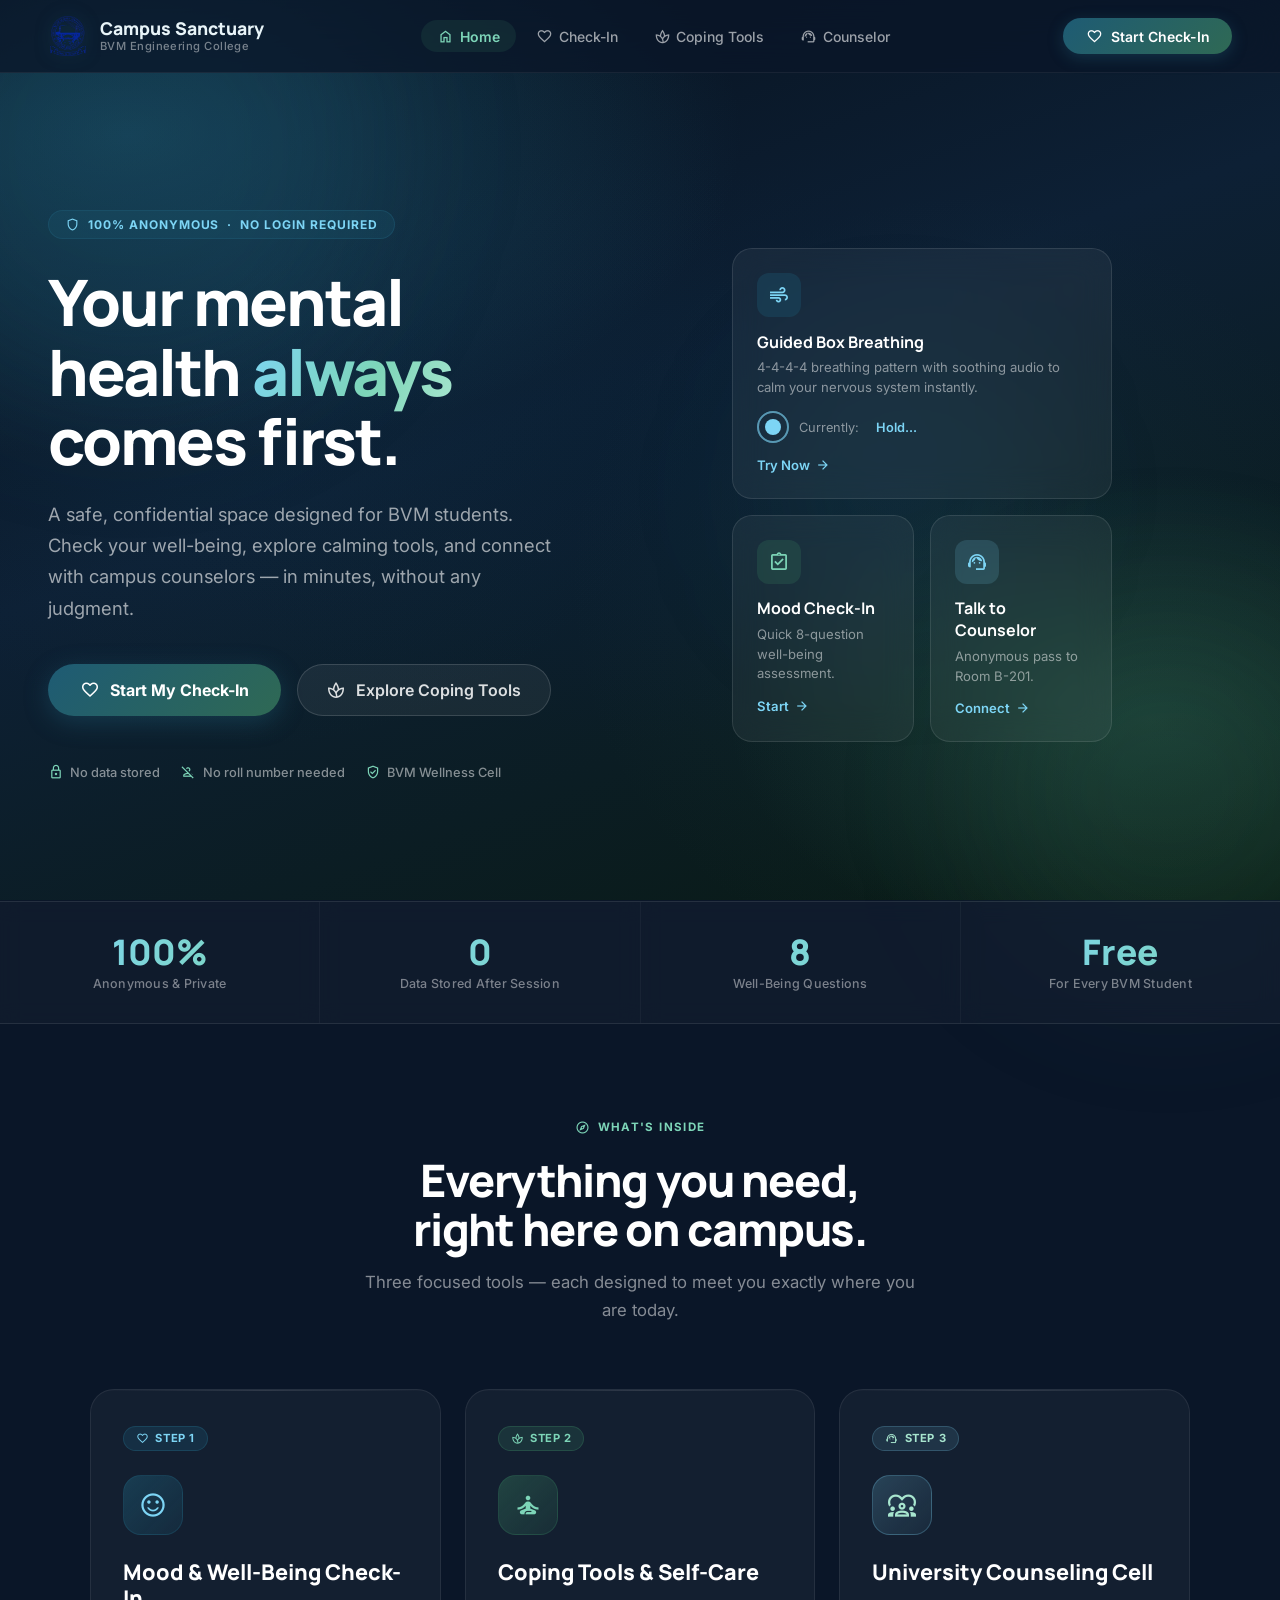
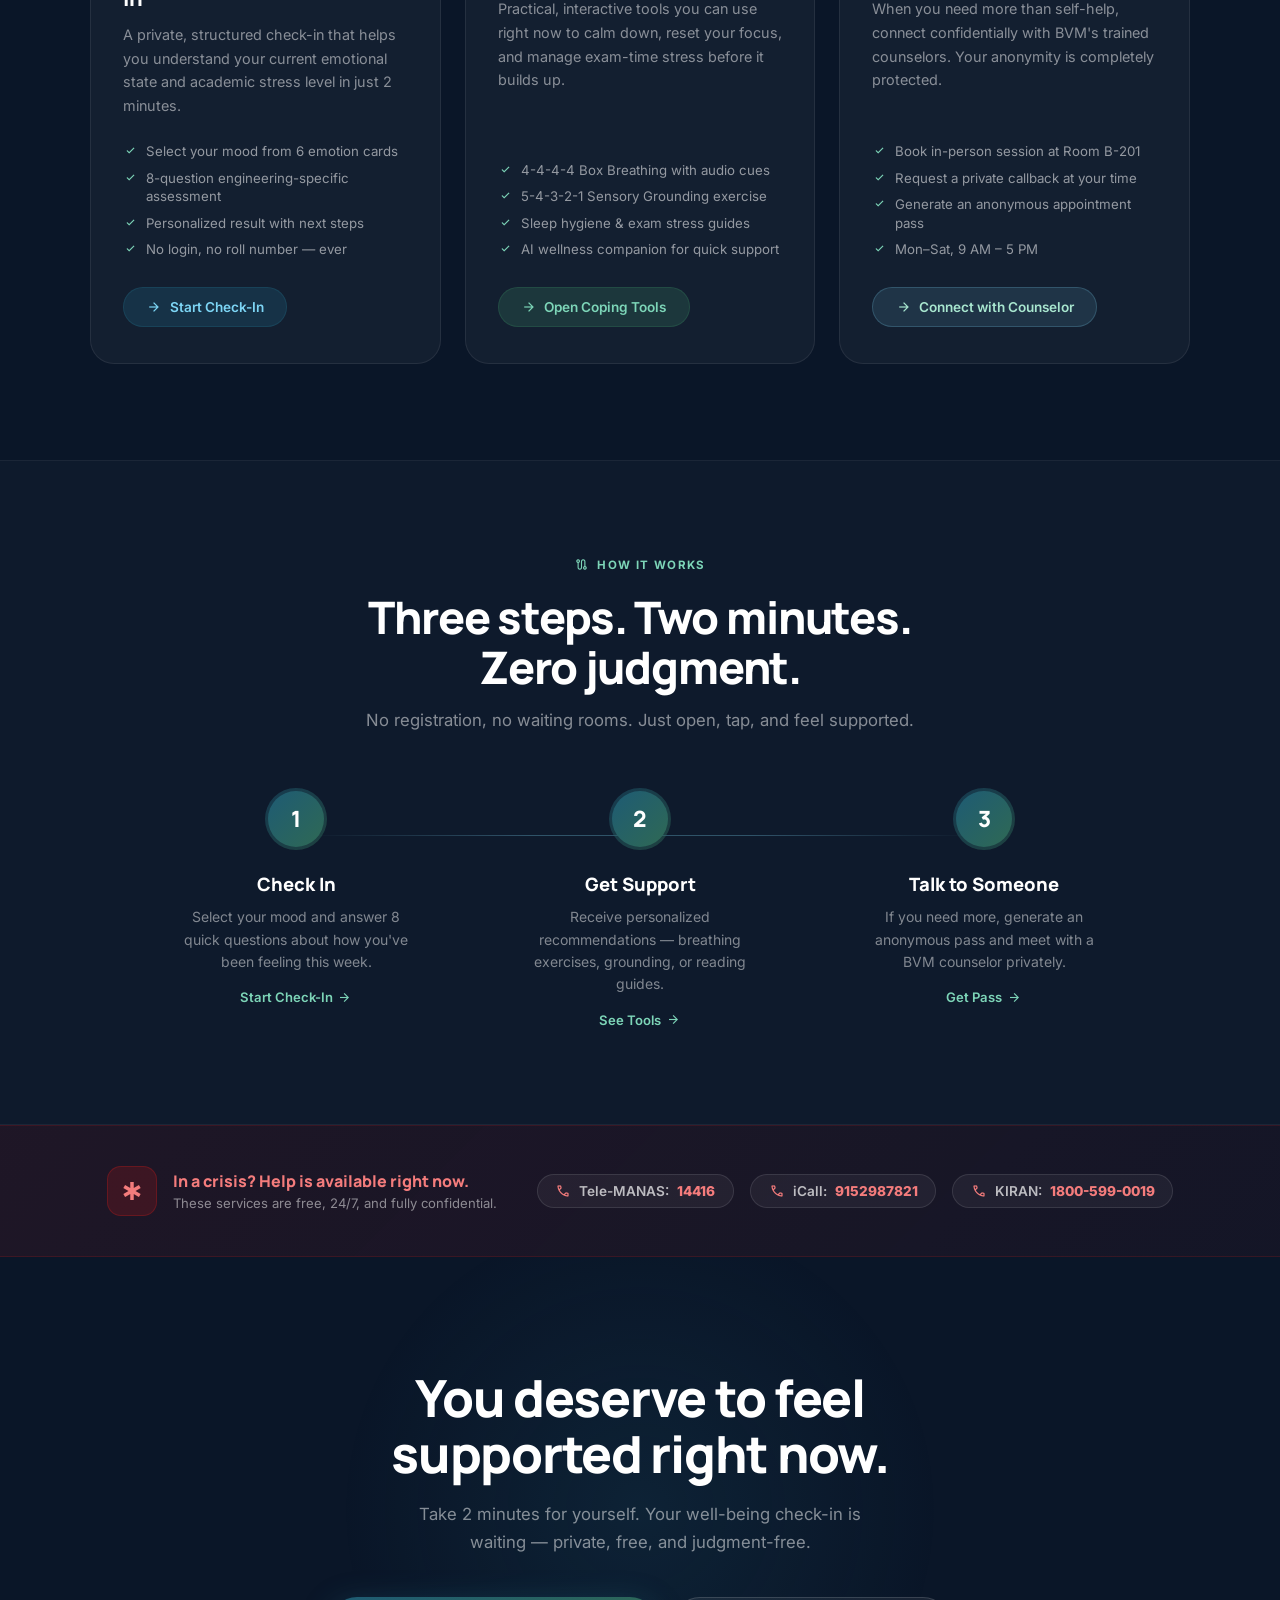
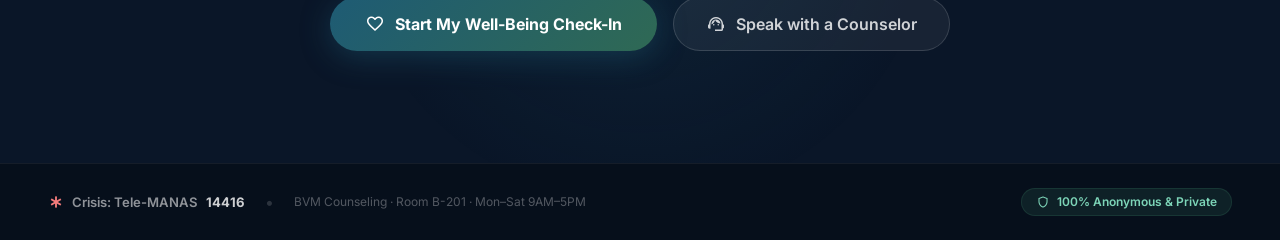
==== commit 03dd9351: "redesign: completely new dark glassmorphism home page - hero with gradient canvas, animated orbs, gl" ====
--- a/index.html
+++ b/index.html
@@ -1,464 +1,1365 @@
 <!DOCTYPE html>
-<html lang="en" class="light">
+<html lang="en">
 <head>
   <meta charset="UTF-8">
   <meta name="viewport" content="width=device-width, initial-scale=1.0">
   <title>Campus Sanctuary – BVM Student Mental Health Support</title>
-  <meta name="description" content="BVM Engineering College's confidential, anonymous campus kiosk for engineering students to check well-being, access self-help tools, and connect with the BVM Counseling Cell.">
-  <meta name="theme-color" content="#1e5b74">
+  <meta name="description" content="BVM Engineering College's confidential, anonymous mental wellness kiosk. Check your well-being, access self-help tools, and connect with counselors — 100% private.">
+  <meta name="theme-color" content="#0d1f2d">
   <link rel="preconnect" href="https://fonts.googleapis.com">
   <link rel="preconnect" href="https://fonts.gstatic.com" crossorigin>
-  <link href="https://fonts.googleapis.com/css2?family=Inter:wght@400;500;600;700&family=Manrope:wght@500;600;700;800&display=swap" rel="stylesheet">
+  <link href="https://fonts.googleapis.com/css2?family=Inter:wght@400;500;600;700&family=Manrope:wght@400;500;600;700;800;900&display=swap" rel="stylesheet">
   <link href="https://fonts.googleapis.com/css2?family=Material+Symbols+Outlined:opsz,wght,FILL,GRAD@20..48,100..700,0..1,-50..200" rel="stylesheet">
-  <link rel="stylesheet" href="styles.css?v=4">
+
+  <style>
+    /* ── Reset & Base ──────────────────────────────────────────── */
+    *, *::before, *::after { box-sizing: border-box; margin: 0; padding: 0; }
+    html { scroll-behavior: smooth; }
+    body {
+      font-family: 'Inter', sans-serif;
+      background: #0a1628;
+      color: #e8f4f8;
+      min-height: 100vh;
+      overflow-x: hidden;
+    }
+
+    /* ── Canvas / animated gradient background ─────────────────── */
+    .lp-bg {
+      position: fixed;
+      inset: 0;
+      z-index: 0;
+      background:
+        radial-gradient(ellipse 80% 60% at 10% 15%, rgba(30,91,116,0.55) 0%, transparent 60%),
+        radial-gradient(ellipse 60% 50% at 90% 80%, rgba(47,105,84,0.40) 0%, transparent 55%),
+        radial-gradient(ellipse 50% 40% at 50% 50%, rgba(10,30,50,0.8) 0%, transparent 80%),
+        linear-gradient(160deg, #060f1a 0%, #0d2035 45%, #091a12 100%);
+      pointer-events: none;
+    }
+    .lp-bg::after {
+      content: '';
+      position: absolute;
+      inset: 0;
+      background-image:
+        radial-gradient(circle at 20% 30%, rgba(30,91,116,0.12) 0%, transparent 40%),
+        radial-gradient(circle at 75% 65%, rgba(47,105,84,0.10) 0%, transparent 35%);
+      animation: bgPulse 8s ease-in-out infinite alternate;
+    }
+    @keyframes bgPulse {
+      from { opacity: 0.6; }
+      to   { opacity: 1; }
+    }
+
+    /* Floating orbs */
+    .orb {
+      position: fixed;
+      border-radius: 50%;
+      filter: blur(70px);
+      pointer-events: none;
+      z-index: 0;
+      animation: orbFloat 12s ease-in-out infinite;
+    }
+    .orb-1 { width: 500px; height: 500px; background: rgba(30,91,116,0.18); top: -100px; left: -120px; animation-delay: 0s; }
+    .orb-2 { width: 380px; height: 380px; background: rgba(47,105,84,0.15); bottom: -80px; right: -80px; animation-delay: -4s; }
+    .orb-3 { width: 260px; height: 260px; background: rgba(30,91,116,0.12); top: 40%; left: 60%; animation-delay: -8s; }
+    @keyframes orbFloat {
+      0%, 100% { transform: translate(0, 0) scale(1); }
+      33%  { transform: translate(30px, -40px) scale(1.05); }
+      66%  { transform: translate(-20px, 30px) scale(0.97); }
+    }
+
+    /* ── Wrapper ───────────────────────────────────────────────── */
+    .lp-wrap { position: relative; z-index: 1; }
+
+    /* ── NAV ───────────────────────────────────────────────────── */
+    .lp-nav {
+      position: sticky;
+      top: 0;
+      z-index: 100;
+      display: flex;
+      align-items: center;
+      justify-content: space-between;
+      padding: 1rem 3rem;
+      background: rgba(10, 22, 40, 0.75);
+      backdrop-filter: blur(20px);
+      -webkit-backdrop-filter: blur(20px);
+      border-bottom: 1px solid rgba(255,255,255,0.06);
+    }
+    .nav-brand {
+      display: flex;
+      align-items: center;
+      gap: 0.75rem;
+      text-decoration: none;
+    }
+    .nav-brand img {
+      width: 40px;
+      height: 40px;
+      object-fit: contain;
+      filter: drop-shadow(0 0 8px rgba(30,91,116,0.5));
+    }
+    .nav-brand-text .brand-name {
+      display: block;
+      font-family: 'Manrope', sans-serif;
+      font-weight: 800;
+      font-size: 1.1rem;
+      color: #e8f4f8;
+      line-height: 1.1;
+    }
+    .nav-brand-text .brand-sub {
+      display: block;
+      font-size: 0.7rem;
+      font-weight: 500;
+      color: rgba(255,255,255,0.45);
+      letter-spacing: 0.04em;
+    }
+    .nav-links {
+      display: flex;
+      align-items: center;
+      gap: 0.25rem;
+    }
+    .nav-link {
+      display: inline-flex;
+      align-items: center;
+      gap: 0.35rem;
+      padding: 0.45rem 1rem;
+      border-radius: 50px;
+      font-size: 0.875rem;
+      font-weight: 500;
+      color: rgba(255,255,255,0.6);
+      text-decoration: none;
+      transition: all 0.2s ease;
+    }
+    .nav-link:hover { color: #fff; background: rgba(255,255,255,0.08); }
+    .nav-link .material-symbols-outlined { font-size: 17px; }
+    .nav-link.active { color: #7dd5b8; background: rgba(47,105,84,0.2); font-weight: 600; }
+    .nav-cta {
+      display: inline-flex;
+      align-items: center;
+      gap: 0.5rem;
+      padding: 0.6rem 1.4rem;
+      background: linear-gradient(135deg, #1e5b74, #2f6954);
+      color: #fff;
+      text-decoration: none;
+      border-radius: 50px;
+      font-size: 0.875rem;
+      font-weight: 600;
+      transition: all 0.25s ease;
+      box-shadow: 0 4px 15px rgba(30,91,116,0.4);
+    }
+    .nav-cta:hover { transform: translateY(-1px); box-shadow: 0 6px 22px rgba(30,91,116,0.5); }
+    .nav-cta .material-symbols-outlined { font-size: 17px; }
+    .nav-mobile-toggle {
+      display: none;
+      background: none;
+      border: 1px solid rgba(255,255,255,0.12);
+      color: #e8f4f8;
+      border-radius: 8px;
+      padding: 0.4rem 0.5rem;
+      cursor: pointer;
+    }
+    .nav-mobile-toggle .material-symbols-outlined { font-size: 22px; display: block; }
+
+    /* ── HERO ──────────────────────────────────────────────────── */
+    .lp-hero {
+      min-height: calc(100vh - 72px);
+      display: flex;
+      align-items: center;
+      padding: 5rem 3rem 4rem;
+      gap: 4rem;
+    }
+    .hero-left { flex: 1; max-width: 620px; }
+    .hero-eyebrow {
+      display: inline-flex;
+      align-items: center;
+      gap: 0.5rem;
+      padding: 0.4rem 1rem;
+      background: rgba(30,91,116,0.25);
+      border: 1px solid rgba(30,91,116,0.5);
+      border-radius: 50px;
+      font-size: 0.75rem;
+      font-weight: 700;
+      color: #7dd5f5;
+      letter-spacing: 0.08em;
+      text-transform: uppercase;
+      margin-bottom: 1.75rem;
+      animation: fadeSlideUp 0.6s ease both;
+    }
+    .hero-eyebrow .material-symbols-outlined { font-size: 15px; }
+    .hero-h1 {
+      font-family: 'Manrope', sans-serif;
+      font-weight: 900;
+      font-size: clamp(2.8rem, 5vw, 4.4rem);
+      line-height: 1.08;
+      letter-spacing: -0.03em;
+      color: #fff;
+      margin-bottom: 1.5rem;
+      animation: fadeSlideUp 0.6s ease 0.1s both;
+    }
+    .hero-h1 .accent {
+      background: linear-gradient(120deg, #7dd5f5 0%, #7dd5b8 60%, #a8e6cf 100%);
+      -webkit-background-clip: text;
+      -webkit-text-fill-color: transparent;
+      background-clip: text;
+    }
+    .hero-lead {
+      font-size: 1.15rem;
+      line-height: 1.7;
+      color: rgba(255,255,255,0.6);
+      margin-bottom: 2.5rem;
+      max-width: 520px;
+      animation: fadeSlideUp 0.6s ease 0.2s both;
+    }
+    .hero-ctas {
+      display: flex;
+      flex-wrap: wrap;
+      gap: 1rem;
+      margin-bottom: 3rem;
+      animation: fadeSlideUp 0.6s ease 0.3s both;
+    }
+    .btn-hero-primary {
+      display: inline-flex;
+      align-items: center;
+      gap: 0.6rem;
+      padding: 0.95rem 2rem;
+      background: linear-gradient(135deg, #1e5b74 0%, #2f6954 100%);
+      color: #fff;
+      text-decoration: none;
+      border-radius: 50px;
+      font-size: 1rem;
+      font-weight: 700;
+      transition: all 0.25s ease;
+      box-shadow: 0 6px 25px rgba(30,91,116,0.45), 0 0 0 0 rgba(125,213,245,0.3);
+      position: relative;
+      overflow: hidden;
+    }
+    .btn-hero-primary::before {
+      content: '';
+      position: absolute;
+      inset: 0;
+      background: linear-gradient(135deg, rgba(255,255,255,0.12), transparent);
+      opacity: 0;
+      transition: opacity 0.2s;
+    }
+    .btn-hero-primary:hover::before { opacity: 1; }
+    .btn-hero-primary:hover { transform: translateY(-2px); box-shadow: 0 10px 35px rgba(30,91,116,0.55); }
+    .btn-hero-primary .material-symbols-outlined { font-size: 20px; }
+
+    .btn-hero-secondary {
+      display: inline-flex;
+      align-items: center;
+      gap: 0.6rem;
+      padding: 0.95rem 1.8rem;
+      background: rgba(255,255,255,0.06);
+      color: rgba(255,255,255,0.85);
+      text-decoration: none;
+      border-radius: 50px;
+      font-size: 1rem;
+      font-weight: 600;
+      border: 1px solid rgba(255,255,255,0.14);
+      transition: all 0.25s ease;
+      backdrop-filter: blur(8px);
+    }
+    .btn-hero-secondary:hover { background: rgba(255,255,255,0.12); border-color: rgba(255,255,255,0.25); transform: translateY(-2px); color: #fff; }
+    .btn-hero-secondary .material-symbols-outlined { font-size: 20px; }
+
+    .hero-trust {
+      display: flex;
+      flex-wrap: wrap;
+      gap: 1.25rem;
+      animation: fadeSlideUp 0.6s ease 0.4s both;
+    }
+    .trust-badge {
+      display: inline-flex;
+      align-items: center;
+      gap: 0.4rem;
+      font-size: 0.8rem;
+      font-weight: 500;
+      color: rgba(255,255,255,0.5);
+    }
+    .trust-badge .material-symbols-outlined { font-size: 16px; color: #7dd5b8; }
+
+    /* Hero Right — Visual Card Stack */
+    .hero-right {
+      flex: 0 0 auto;
+      width: 380px;
+      display: flex;
+      flex-direction: column;
+      gap: 1rem;
+      animation: fadeSlideUp 0.7s ease 0.2s both;
+    }
+    .hero-card {
+      background: rgba(255,255,255,0.05);
+      border: 1px solid rgba(255,255,255,0.1);
+      border-radius: 20px;
+      padding: 1.5rem;
+      backdrop-filter: blur(16px);
+      -webkit-backdrop-filter: blur(16px);
+      transition: transform 0.3s ease, border-color 0.3s ease;
+    }
+    .hero-card:hover { transform: translateY(-4px); border-color: rgba(125,213,245,0.25); }
+    .hero-card-icon {
+      width: 44px;
+      height: 44px;
+      border-radius: 12px;
+      display: flex;
+      align-items: center;
+      justify-content: center;
+      margin-bottom: 0.85rem;
+    }
+    .hero-card-icon.blue { background: rgba(30,91,116,0.35); }
+    .hero-card-icon.green { background: rgba(47,105,84,0.35); }
+    .hero-card-icon.teal { background: rgba(125,213,245,0.15); }
+    .hero-card-icon .material-symbols-outlined { font-size: 22px; color: #7dd5f5; }
+    .hero-card-icon.green .material-symbols-outlined { color: #7dd5b8; }
+    .hero-card h3 {
+      font-family: 'Manrope', sans-serif;
+      font-weight: 700;
+      font-size: 1rem;
+      color: #fff;
+      margin-bottom: 0.35rem;
+    }
+    .hero-card p {
+      font-size: 0.82rem;
+      color: rgba(255,255,255,0.5);
+      line-height: 1.5;
+    }
+    .hero-card-link {
+      display: inline-flex;
+      align-items: center;
+      gap: 0.3rem;
+      margin-top: 0.85rem;
+      font-size: 0.82rem;
+      font-weight: 600;
+      color: #7dd5f5;
+      text-decoration: none;
+      transition: gap 0.2s;
+    }
+    .hero-card-link .material-symbols-outlined { font-size: 16px; }
+    .hero-card-link:hover { gap: 0.5rem; }
+    .hero-card-row {
+      display: flex;
+      gap: 1rem;
+    }
+    .hero-card-row .hero-card { flex: 1; }
+
+    /* Breathing indicator on card */
+    .breath-pulse {
+      display: flex;
+      align-items: center;
+      gap: 0.6rem;
+      margin-top: 0.85rem;
+    }
+    .breath-ring {
+      position: relative;
+      width: 32px;
+      height: 32px;
+    }
+    .breath-ring::before, .breath-ring::after {
+      content: '';
+      position: absolute;
+      inset: 0;
+      border-radius: 50%;
+      border: 2px solid rgba(125,213,245,0.4);
+      animation: breathRing 3.5s ease-in-out infinite;
+    }
+    .breath-ring::after { animation-delay: 1.75s; }
+    .breath-dot {
+      position: absolute;
+      inset: 8px;
+      background: #7dd5f5;
+      border-radius: 50%;
+    }
+    @keyframes breathRing {
+      0%, 100% { transform: scale(1); opacity: 0.6; }
+      50%  { transform: scale(1.6); opacity: 0; }
+    }
+    .breath-text { font-size: 0.8rem; color: rgba(255,255,255,0.5); }
+    .breath-phase { font-size: 0.8rem; font-weight: 600; color: #7dd5f5; }
+
+    /* ── STAT STRIP ────────────────────────────────────────────── */
+    .lp-stats {
+      display: grid;
+      grid-template-columns: repeat(4, 1fr);
+      gap: 1px;
+      background: rgba(255,255,255,0.06);
+      border-top: 1px solid rgba(255,255,255,0.06);
+      border-bottom: 1px solid rgba(255,255,255,0.06);
+    }
+    .stat-item {
+      padding: 2rem 1.5rem;
+      text-align: center;
+      background: rgba(10,22,40,0.6);
+      backdrop-filter: blur(10px);
+    }
+    .stat-num {
+      font-family: 'Manrope', sans-serif;
+      font-weight: 900;
+      font-size: 2.2rem;
+      background: linear-gradient(120deg, #7dd5f5, #7dd5b8);
+      -webkit-background-clip: text;
+      -webkit-text-fill-color: transparent;
+      background-clip: text;
+      line-height: 1;
+      margin-bottom: 0.4rem;
+    }
+    .stat-label {
+      font-size: 0.78rem;
+      font-weight: 500;
+      color: rgba(255,255,255,0.45);
+      letter-spacing: 0.02em;
+    }
+
+    /* ── FEATURES SECTION ──────────────────────────────────────── */
+    .lp-section {
+      padding: 6rem 3rem;
+    }
+    .section-eyebrow {
+      text-align: center;
+      display: flex;
+      align-items: center;
+      justify-content: center;
+      gap: 0.5rem;
+      font-size: 0.72rem;
+      font-weight: 700;
+      letter-spacing: 0.12em;
+      text-transform: uppercase;
+      color: #7dd5b8;
+      margin-bottom: 1.25rem;
+    }
+    .section-eyebrow .material-symbols-outlined { font-size: 15px; }
+    .section-title {
+      font-family: 'Manrope', sans-serif;
+      font-weight: 900;
+      font-size: clamp(2rem, 3.5vw, 3rem);
+      color: #fff;
+      text-align: center;
+      line-height: 1.1;
+      letter-spacing: -0.025em;
+      margin-bottom: 1rem;
+    }
+    .section-sub {
+      text-align: center;
+      color: rgba(255,255,255,0.5);
+      font-size: 1.05rem;
+      line-height: 1.65;
+      max-width: 560px;
+      margin: 0 auto 4rem;
+    }
+
+    /* Feature Cards Grid */
+    .features-grid {
+      display: grid;
+      grid-template-columns: repeat(3, 1fr);
+      gap: 1.5rem;
+      max-width: 1100px;
+      margin: 0 auto;
+    }
+    .feat-card {
+      position: relative;
+      background: rgba(255,255,255,0.04);
+      border: 1px solid rgba(255,255,255,0.08);
+      border-radius: 24px;
+      padding: 2.25rem 2rem;
+      transition: all 0.3s ease;
+      overflow: hidden;
+      text-decoration: none;
+      color: inherit;
+      display: flex;
+      flex-direction: column;
+    }
+    .feat-card::before {
+      content: '';
+      position: absolute;
+      top: 0; left: 0;
+      right: 0; height: 1px;
+      background: linear-gradient(90deg, transparent, rgba(255,255,255,0.12), transparent);
+    }
+    .feat-card:hover { border-color: rgba(125,213,245,0.2); transform: translateY(-6px); background: rgba(255,255,255,0.07); }
+    .feat-card::after {
+      content: '';
+      position: absolute;
+      inset: 0;
+      background: radial-gradient(ellipse at top left, rgba(30,91,116,0.12) 0%, transparent 60%);
+      opacity: 0;
+      transition: opacity 0.3s;
+      pointer-events: none;
+    }
+    .feat-card:hover::after { opacity: 1; }
+    .feat-card-tag {
+      display: inline-flex;
+      align-items: center;
+      gap: 0.4rem;
+      padding: 0.3rem 0.75rem;
+      border-radius: 50px;
+      font-size: 0.7rem;
+      font-weight: 700;
+      letter-spacing: 0.05em;
+      text-transform: uppercase;
+      margin-bottom: 1.5rem;
+      align-self: flex-start;
+    }
+    .feat-card-tag.blue { background: rgba(30,91,116,0.3); color: #7dd5f5; border: 1px solid rgba(30,91,116,0.5); }
+    .feat-card-tag.green { background: rgba(47,105,84,0.3); color: #7dd5b8; border: 1px solid rgba(47,105,84,0.5); }
+    .feat-card-tag.teal { background: rgba(125,213,245,0.12); color: #a8e6cf; border: 1px solid rgba(125,213,245,0.2); }
+    .feat-card-tag .material-symbols-outlined { font-size: 13px; }
+    .feat-big-icon {
+      width: 60px;
+      height: 60px;
+      border-radius: 18px;
+      display: flex;
+      align-items: center;
+      justify-content: center;
+      margin-bottom: 1.5rem;
+    }
+    .feat-big-icon.blue { background: linear-gradient(135deg, rgba(30,91,116,0.5), rgba(30,91,116,0.2)); border: 1px solid rgba(30,91,116,0.4); }
+    .feat-big-icon.green { background: linear-gradient(135deg, rgba(47,105,84,0.5), rgba(47,105,84,0.2)); border: 1px solid rgba(47,105,84,0.4); }
+    .feat-big-icon.teal { background: linear-gradient(135deg, rgba(125,213,245,0.2), rgba(125,213,245,0.06)); border: 1px solid rgba(125,213,245,0.25); }
+    .feat-big-icon .material-symbols-outlined { font-size: 28px; color: #7dd5f5; }
+    .feat-big-icon.green .material-symbols-outlined { color: #7dd5b8; }
+    .feat-big-icon.teal .material-symbols-outlined { color: #a8e6cf; }
+    .feat-card h3 {
+      font-family: 'Manrope', sans-serif;
+      font-weight: 800;
+      font-size: 1.35rem;
+      color: #fff;
+      margin-bottom: 0.75rem;
+      line-height: 1.2;
+    }
+    .feat-card p {
+      font-size: 0.9rem;
+      color: rgba(255,255,255,0.5);
+      line-height: 1.65;
+      flex: 1;
+      margin-bottom: 1.5rem;
+    }
+    .feat-bullets {
+      list-style: none;
+      display: flex;
+      flex-direction: column;
+      gap: 0.5rem;
+      margin-bottom: 1.75rem;
+    }
+    .feat-bullets li {
+      display: flex;
+      align-items: flex-start;
+      gap: 0.5rem;
+      font-size: 0.83rem;
+      color: rgba(255,255,255,0.55);
+      line-height: 1.4;
+    }
+    .feat-bullets li .material-symbols-outlined { font-size: 15px; color: #7dd5b8; flex-shrink: 0; margin-top: 1px; }
+    .feat-card-btn {
+      display: inline-flex;
+      align-items: center;
+      gap: 0.45rem;
+      padding: 0.7rem 1.4rem;
+      border-radius: 50px;
+      font-size: 0.85rem;
+      font-weight: 600;
+      transition: all 0.2s ease;
+      align-self: flex-start;
+      text-decoration: none;
+      margin-top: auto;
+    }
+    .feat-card-btn.blue { background: rgba(30,91,116,0.35); color: #7dd5f5; border: 1px solid rgba(30,91,116,0.4); }
+    .feat-card-btn.blue:hover { background: rgba(30,91,116,0.55); transform: translateX(3px); }
+    .feat-card-btn.green { background: rgba(47,105,84,0.35); color: #7dd5b8; border: 1px solid rgba(47,105,84,0.4); }
+    .feat-card-btn.green:hover { background: rgba(47,105,84,0.55); transform: translateX(3px); }
+    .feat-card-btn.teal { background: rgba(125,213,245,0.12); color: #a8e6cf; border: 1px solid rgba(125,213,245,0.2); }
+    .feat-card-btn.teal:hover { background: rgba(125,213,245,0.22); transform: translateX(3px); }
+    .feat-card-btn .material-symbols-outlined { font-size: 16px; }
+
+    /* ── HOW IT WORKS ──────────────────────────────────────────── */
+    .lp-how {
+      padding: 6rem 3rem;
+      background: rgba(255,255,255,0.02);
+      border-top: 1px solid rgba(255,255,255,0.05);
+      border-bottom: 1px solid rgba(255,255,255,0.05);
+    }
+    .steps-row {
+      display: grid;
+      grid-template-columns: repeat(3, 1fr);
+      gap: 2rem;
+      max-width: 1000px;
+      margin: 0 auto;
+      position: relative;
+    }
+    .steps-row::before {
+      content: '';
+      position: absolute;
+      top: 2.75rem;
+      left: calc(100% / 6);
+      right: calc(100% / 6);
+      height: 1px;
+      background: linear-gradient(90deg, transparent, rgba(125,213,245,0.3), rgba(125,213,245,0.3), transparent);
+      z-index: 0;
+    }
+    .step-item {
+      position: relative;
+      z-index: 1;
+      display: flex;
+      flex-direction: column;
+      align-items: center;
+      text-align: center;
+    }
+    .step-num-badge {
+      width: 56px;
+      height: 56px;
+      border-radius: 50%;
+      display: flex;
+      align-items: center;
+      justify-content: center;
+      margin-bottom: 1.5rem;
+      position: relative;
+    }
+    .step-num-badge::before {
+      content: '';
+      position: absolute;
+      inset: -3px;
+      border-radius: 50%;
+      background: linear-gradient(135deg, rgba(30,91,116,0.5), rgba(47,105,84,0.5));
+      z-index: -1;
+    }
+    .step-num-badge .num-inner {
+      width: 56px;
+      height: 56px;
+      border-radius: 50%;
+      background: linear-gradient(135deg, #1e5b74, #2f6954);
+      display: flex;
+      align-items: center;
+      justify-content: center;
+      font-family: 'Manrope', sans-serif;
+      font-weight: 900;
+      font-size: 1.4rem;
+      color: #fff;
+    }
+    .step-item a { text-decoration: none; }
+    .step-item h3 {
+      font-family: 'Manrope', sans-serif;
+      font-weight: 800;
+      font-size: 1.15rem;
+      color: #fff;
+      margin-bottom: 0.6rem;
+    }
+    .step-item p {
+      font-size: 0.875rem;
+      color: rgba(255,255,255,0.48);
+      line-height: 1.6;
+      max-width: 240px;
+      margin: 0 auto 1rem;
+    }
+    .step-link {
+      display: inline-flex;
+      align-items: center;
+      gap: 0.3rem;
+      font-size: 0.82rem;
+      font-weight: 600;
+      color: #7dd5b8;
+      text-decoration: none;
+      transition: gap 0.2s;
+    }
+    .step-link .material-symbols-outlined { font-size: 15px; }
+    .step-link:hover { gap: 0.5rem; }
+
+    /* ── EMERGENCY BANNER ──────────────────────────────────────── */
+    .lp-emergency {
+      padding: 2.5rem 3rem;
+      background: linear-gradient(135deg, rgba(186,26,26,0.12), rgba(186,26,26,0.06));
+      border-top: 1px solid rgba(186,26,26,0.2);
+      border-bottom: 1px solid rgba(186,26,26,0.2);
+      display: flex;
+      align-items: center;
+      justify-content: center;
+      gap: 2.5rem;
+      flex-wrap: wrap;
+    }
+    .emergency-left {
+      display: flex;
+      align-items: center;
+      gap: 1rem;
+    }
+    .emergency-icon-wrap {
+      width: 50px;
+      height: 50px;
+      border-radius: 14px;
+      background: rgba(186,26,26,0.2);
+      border: 1px solid rgba(186,26,26,0.35);
+      display: flex;
+      align-items: center;
+      justify-content: center;
+      flex-shrink: 0;
+      animation: emergencyPulse 2s ease-in-out infinite;
+    }
+    .emergency-icon-wrap .material-symbols-outlined { font-size: 24px; color: #f47c7c; }
+    @keyframes emergencyPulse {
+      0%, 100% { box-shadow: 0 0 0 0 rgba(186,26,26,0.3); }
+      50% { box-shadow: 0 0 0 8px rgba(186,26,26,0); }
+    }
+    .emergency-text h4 {
+      font-family: 'Manrope', sans-serif;
+      font-weight: 800;
+      font-size: 1rem;
+      color: #f47c7c;
+      margin-bottom: 0.2rem;
+    }
+    .emergency-text p {
+      font-size: 0.82rem;
+      color: rgba(255,255,255,0.5);
+    }
+    .emergency-numbers {
+      display: flex;
+      flex-wrap: wrap;
+      gap: 1rem;
+    }
+    .emergency-pill {
+      display: inline-flex;
+      align-items: center;
+      gap: 0.5rem;
+      padding: 0.5rem 1.1rem;
+      background: rgba(255,255,255,0.05);
+      border: 1px solid rgba(255,255,255,0.1);
+      border-radius: 50px;
+      font-size: 0.85rem;
+      font-weight: 600;
+      color: rgba(255,255,255,0.7);
+    }
+    .emergency-pill strong { color: #f47c7c; font-weight: 800; }
+    .emergency-pill .material-symbols-outlined { font-size: 16px; color: #f47c7c; }
+
+    /* ── CTA BANNER ────────────────────────────────────────────── */
+    .lp-cta {
+      padding: 7rem 3rem;
+      text-align: center;
+      position: relative;
+      overflow: hidden;
+    }
+    .lp-cta::before {
+      content: '';
+      position: absolute;
+      width: 600px; height: 600px;
+      border-radius: 50%;
+      background: radial-gradient(circle, rgba(30,91,116,0.18) 0%, transparent 70%);
+      top: 50%; left: 50%;
+      transform: translate(-50%, -50%);
+      pointer-events: none;
+    }
+    .lp-cta h2 {
+      font-family: 'Manrope', sans-serif;
+      font-weight: 900;
+      font-size: clamp(2rem, 4vw, 3.2rem);
+      color: #fff;
+      line-height: 1.1;
+      letter-spacing: -0.025em;
+      margin-bottom: 1.25rem;
+      position: relative;
+    }
+    .lp-cta p {
+      font-size: 1.05rem;
+      color: rgba(255,255,255,0.5);
+      max-width: 480px;
+      margin: 0 auto 2.5rem;
+      line-height: 1.65;
+      position: relative;
+    }
+    .cta-buttons {
+      display: flex;
+      justify-content: center;
+      flex-wrap: wrap;
+      gap: 1rem;
+      position: relative;
+    }
+    .btn-cta-main {
+      display: inline-flex;
+      align-items: center;
+      gap: 0.6rem;
+      padding: 1rem 2.2rem;
+      background: linear-gradient(135deg, #1e5b74, #2f6954);
+      color: #fff;
+      text-decoration: none;
+      border-radius: 50px;
+      font-size: 1rem;
+      font-weight: 700;
+      transition: all 0.25s ease;
+      box-shadow: 0 6px 30px rgba(30,91,116,0.45);
+    }
+    .btn-cta-main:hover { transform: translateY(-3px); box-shadow: 0 12px 40px rgba(30,91,116,0.55); }
+    .btn-cta-main .material-symbols-outlined { font-size: 20px; }
+    .btn-cta-ghost {
+      display: inline-flex;
+      align-items: center;
+      gap: 0.6rem;
+      padding: 1rem 2rem;
+      background: rgba(255,255,255,0.06);
+      color: rgba(255,255,255,0.8);
+      text-decoration: none;
+      border-radius: 50px;
+      font-size: 1rem;
+      font-weight: 600;
+      border: 1px solid rgba(255,255,255,0.14);
+      transition: all 0.25s ease;
+    }
+    .btn-cta-ghost:hover { background: rgba(255,255,255,0.11); transform: translateY(-3px); }
+    .btn-cta-ghost .material-symbols-outlined { font-size: 20px; }
+
+    /* ── FOOTER ────────────────────────────────────────────────── */
+    .lp-footer {
+      background: rgba(0,0,0,0.3);
+      border-top: 1px solid rgba(255,255,255,0.06);
+      padding: 1.5rem 3rem;
+      display: flex;
+      align-items: center;
+      justify-content: space-between;
+      flex-wrap: wrap;
+      gap: 1rem;
+    }
+    .footer-left-group {
+      display: flex;
+      align-items: center;
+      gap: 1.25rem;
+      flex-wrap: wrap;
+    }
+    .footer-crisis {
+      display: inline-flex;
+      align-items: center;
+      gap: 0.5rem;
+      font-size: 0.82rem;
+      font-weight: 600;
+      color: rgba(255,255,255,0.55);
+    }
+    .footer-crisis .material-symbols-outlined { font-size: 16px; color: #f47c7c; }
+    .footer-crisis strong { color: rgba(255,255,255,0.8); }
+    .footer-sep { color: rgba(255,255,255,0.15); }
+    .footer-note { font-size: 0.75rem; color: rgba(255,255,255,0.3); }
+    .footer-anon {
+      display: inline-flex;
+      align-items: center;
+      gap: 0.4rem;
+      padding: 0.35rem 0.9rem;
+      background: rgba(47,105,84,0.2);
+      border: 1px solid rgba(47,105,84,0.3);
+      border-radius: 50px;
+      font-size: 0.75rem;
+      font-weight: 600;
+      color: #7dd5b8;
+    }
+    .footer-anon .material-symbols-outlined { font-size: 14px; }
+
+    /* ── Animations ────────────────────────────────────────────── */
+    @keyframes fadeSlideUp {
+      from { opacity: 0; transform: translateY(20px); }
+      to   { opacity: 1; transform: translateY(0); }
+    }
+    .reveal {
+      opacity: 0;
+      transform: translateY(28px);
+      transition: opacity 0.7s ease, transform 0.7s ease;
+    }
+    .reveal.visible { opacity: 1; transform: translateY(0); }
+
+    /* ── RESPONSIVE ────────────────────────────────────────────── */
+    @media (max-width: 1024px) {
+      .lp-hero { flex-direction: column; padding: 4rem 2rem 3rem; gap: 3rem; }
+      .hero-right { width: 100%; max-width: 500px; margin: 0 auto; flex-direction: row; flex-wrap: wrap; }
+      .hero-right .hero-card { flex: 1; min-width: 200px; }
+      .hero-card-row { flex-direction: column; }
+      .features-grid { grid-template-columns: 1fr 1fr; }
+      .steps-row::before { display: none; }
+    }
+    @media (max-width: 768px) {
+      .lp-nav { padding: 0.85rem 1.25rem; }
+      .nav-links, .nav-cta { display: none; }
+      .nav-mobile-toggle { display: flex; align-items: center; }
+      .lp-hero { padding: 3rem 1.25rem 2.5rem; }
+      .hero-h1 { font-size: 2.4rem; }
+      .hero-right { display: none; }
+      .lp-stats { grid-template-columns: 1fr 1fr; }
+      .features-grid { grid-template-columns: 1fr; }
+      .steps-row { grid-template-columns: 1fr; }
+      .lp-section, .lp-how { padding: 4rem 1.25rem; }
+      .lp-emergency { padding: 2rem 1.25rem; flex-direction: column; gap: 1.5rem; text-align: center; }
+      .lp-cta { padding: 5rem 1.25rem; }
+      .lp-footer { padding: 1.25rem; flex-direction: column; align-items: flex-start; }
+    }
+    @media (max-width: 480px) {
+      .lp-stats { grid-template-columns: 1fr 1fr; }
+      .stat-num { font-size: 1.7rem; }
+      .hero-ctas { flex-direction: column; }
+      .cta-buttons { flex-direction: column; align-items: center; }
+    }
+
+    /* Mobile nav drawer */
+    .mobile-drawer {
+      position: fixed;
+      inset: 0;
+      z-index: 200;
+      display: flex;
+      flex-direction: column;
+      background: rgba(6,15,26,0.97);
+      backdrop-filter: blur(24px);
+      padding: 1.5rem;
+      transform: translateX(100%);
+      transition: transform 0.3s ease;
+    }
+    .mobile-drawer.open { transform: translateX(0); }
+    .drawer-header {
+      display: flex;
+      align-items: center;
+      justify-content: space-between;
+      margin-bottom: 2.5rem;
+    }
+    .drawer-close {
+      background: rgba(255,255,255,0.08);
+      border: none;
+      color: #fff;
+      border-radius: 10px;
+      padding: 0.5rem;
+      cursor: pointer;
+      display: flex;
+    }
+    .drawer-close .material-symbols-outlined { font-size: 22px; }
+    .drawer-nav {
+      display: flex;
+      flex-direction: column;
+      gap: 0.5rem;
+    }
+    .drawer-link {
+      display: flex;
+      align-items: center;
+      gap: 0.85rem;
+      padding: 1rem 1.25rem;
+      border-radius: 14px;
+      text-decoration: none;
+      color: rgba(255,255,255,0.7);
+      font-size: 1.05rem;
+      font-weight: 600;
+      border: 1px solid transparent;
+      transition: all 0.2s;
+    }
+    .drawer-link:hover, .drawer-link.active { background: rgba(255,255,255,0.07); color: #fff; border-color: rgba(255,255,255,0.1); }
+    .drawer-link .material-symbols-outlined { font-size: 22px; color: #7dd5b8; }
+    .drawer-footer {
+      margin-top: auto;
+      padding-top: 2rem;
+      border-top: 1px solid rgba(255,255,255,0.08);
+    }
+    .drawer-cta {
+      display: flex;
+      align-items: center;
+      justify-content: center;
+      gap: 0.6rem;
+      padding: 1rem;
+      background: linear-gradient(135deg, #1e5b74, #2f6954);
+      color: #fff;
+      text-decoration: none;
+      border-radius: 14px;
+      font-size: 1rem;
+      font-weight: 700;
+    }
+    .drawer-cta .material-symbols-outlined { font-size: 20px; }
+  </style>
 </head>
 <body>
 
-  <div class="kiosk-bg-layer" id="bgLayer" aria-hidden="true"></div>
-  <div class="ambient-glow ambient-glow-1" aria-hidden="true"></div>
-  <div class="ambient-glow ambient-glow-2" aria-hidden="true"></div>
-
-  <div class="kiosk-app" id="kioskApp">
-
-    <!-- ═══════════════════ HEADER ═══════════════════ -->
-    <header class="kiosk-header" role="banner">
-      <div class="header-left">
-        <a class="institution-brand" href="index.html" title="Return to Home">
-          <img src="bvm_logo.png" alt="BVM Engineering College Logo" class="header-logo-img" width="48" height="48">
-          <div class="institution-details">
-            <span class="institution-title">Campus Sanctuary</span>
-            <span class="institution-sub">BVM Engineering College</span>
+<!-- ── Background ── -->
+<div class="lp-bg" aria-hidden="true"></div>
+<div class="orb orb-1" aria-hidden="true"></div>
+<div class="orb orb-2" aria-hidden="true"></div>
+<div class="orb orb-3" aria-hidden="true"></div>
+
+<div class="lp-wrap">
+
+  <!-- ══════════════════════════════════
+       NAV
+  ══════════════════════════════════ -->
+  <nav class="lp-nav" role="navigation" aria-label="Main Navigation">
+    <a href="index.html" class="nav-brand" aria-label="Campus Sanctuary Home">
+      <img src="bvm_logo.png" alt="BVM Engineering College Logo" width="40" height="40">
+      <div class="nav-brand-text">
+        <span class="brand-name">Campus Sanctuary</span>
+        <span class="brand-sub">BVM Engineering College</span>
+      </div>
+    </a>
+
+    <div class="nav-links" role="menubar">
+      <a href="index.html" class="nav-link active" role="menuitem">
+        <span class="material-symbols-outlined">home</span> Home
+      </a>
+      <a href="checkin.html" class="nav-link" role="menuitem">
+        <span class="material-symbols-outlined">favorite</span> Check-In
+      </a>
+      <a href="tools.html" class="nav-link" role="menuitem">
+        <span class="material-symbols-outlined">spa</span> Coping Tools
+      </a>
+      <a href="counseling.html" class="nav-link" role="menuitem">
+        <span class="material-symbols-outlined">support_agent</span> Counselor
+      </a>
+    </div>
+
+    <a href="checkin.html" class="nav-cta" id="navCtaBtn">
+      <span class="material-symbols-outlined">favorite</span> Start Check-In
+    </a>
+
+    <button class="nav-mobile-toggle" id="mobileMenuBtn" aria-label="Open navigation menu" aria-expanded="false">
+      <span class="material-symbols-outlined">menu</span>
+    </button>
+  </nav>
+
+  <!-- Mobile Drawer -->
+  <div class="mobile-drawer" id="mobileDrawer" role="dialog" aria-modal="true" aria-label="Navigation Menu">
+    <div class="drawer-header">
+      <a href="index.html" class="nav-brand">
+        <img src="bvm_logo.png" alt="BVM Logo" width="36" height="36">
+        <div class="nav-brand-text">
+          <span class="brand-name">Campus Sanctuary</span>
+          <span class="brand-sub">BVM Engineering College</span>
+        </div>
+      </a>
+      <button class="drawer-close" id="drawerCloseBtn" aria-label="Close navigation">
+        <span class="material-symbols-outlined">close</span>
+      </button>
+    </div>
+    <div class="drawer-nav">
+      <a href="index.html" class="drawer-link active"><span class="material-symbols-outlined">home</span> Home</a>
+      <a href="checkin.html" class="drawer-link"><span class="material-symbols-outlined">favorite</span> Check-In &amp; Mood</a>
+      <a href="tools.html" class="drawer-link"><span class="material-symbols-outlined">spa</span> Coping Tools</a>
+      <a href="counseling.html" class="drawer-link"><span class="material-symbols-outlined">support_agent</span> Campus Counseling</a>
+    </div>
+    <div class="drawer-footer">
+      <a href="checkin.html" class="drawer-cta"><span class="material-symbols-outlined">favorite</span> Start Your Well-Being Check-In</a>
+    </div>
+  </div>
+
+  <!-- ══════════════════════════════════
+       HERO
+  ══════════════════════════════════ -->
+  <section class="lp-hero" aria-labelledby="heroHeading">
+    <div class="hero-left">
+
+      <div class="hero-eyebrow">
+        <span class="material-symbols-outlined">shield</span>
+        100% Anonymous &nbsp;·&nbsp; No Login Required
+      </div>
+
+      <h1 class="hero-h1" id="heroHeading">
+        Your mental<br>
+        health <span class="accent">always</span><br>
+        comes first.
+      </h1>
+
+      <p class="hero-lead">
+        A safe, confidential space designed for BVM students. Check your well-being, 
+        explore calming tools, and connect with campus counselors — in minutes, 
+        without any judgment.
+      </p>
+
+      <div class="hero-ctas">
+        <a href="checkin.html" class="btn-hero-primary" id="heroCheckInBtn">
+          <span class="material-symbols-outlined">favorite</span>
+          Start My Check-In
+        </a>
+        <a href="tools.html" class="btn-hero-secondary" id="heroToolsBtn">
+          <span class="material-symbols-outlined">spa</span>
+          Explore Coping Tools
+        </a>
+      </div>
+
+      <div class="hero-trust">
+        <span class="trust-badge">
+          <span class="material-symbols-outlined">lock</span>
+          No data stored
+        </span>
+        <span class="trust-badge">
+          <span class="material-symbols-outlined">person_off</span>
+          No roll number needed
+        </span>
+        <span class="trust-badge">
+          <span class="material-symbols-outlined">verified_user</span>
+          BVM Wellness Cell
+        </span>
+      </div>
+    </div>
+
+    <!-- Hero visual cards -->
+    <div class="hero-right" aria-hidden="true">
+      <!-- Breathing card -->
+      <div class="hero-card">
+        <div class="hero-card-icon blue">
+          <span class="material-symbols-outlined">air</span>
+        </div>
+        <h3>Guided Box Breathing</h3>
+        <p>4-4-4-4 breathing pattern with soothing audio to calm your nervous system instantly.</p>
+        <div class="breath-pulse">
+          <div class="breath-ring"><div class="breath-dot"></div></div>
+          <span class="breath-text">Currently: &nbsp;</span>
+          <span class="breath-phase" id="heroBreathPhase">Inhale...</span>
+        </div>
+        <a href="tools.html" class="hero-card-link">
+          Try Now <span class="material-symbols-outlined">arrow_forward</span>
+        </a>
+      </div>
+
+      <!-- Two small cards side by side -->
+      <div class="hero-card-row">
+        <div class="hero-card">
+          <div class="hero-card-icon green">
+            <span class="material-symbols-outlined">assignment_turned_in</span>
           </div>
+          <h3>Mood Check-In</h3>
+          <p>Quick 8-question well-being assessment.</p>
+          <a href="checkin.html" class="hero-card-link">
+            Start <span class="material-symbols-outlined">arrow_forward</span>
+          </a>
+        </div>
+        <div class="hero-card">
+          <div class="hero-card-icon teal">
+            <span class="material-symbols-outlined">support_agent</span>
+          </div>
+          <h3>Talk to Counselor</h3>
+          <p>Anonymous pass to Room B-201.</p>
+          <a href="counseling.html" class="hero-card-link">
+            Connect <span class="material-symbols-outlined">arrow_forward</span>
+          </a>
+        </div>
+      </div>
+    </div>
+  </section>
+
+  <!-- ══════════════════════════════════
+       STATS STRIP
+  ══════════════════════════════════ -->
+  <div class="lp-stats" role="region" aria-label="Key facts">
+    <div class="stat-item reveal">
+      <div class="stat-num">100%</div>
+      <div class="stat-label">Anonymous &amp; Private</div>
+    </div>
+    <div class="stat-item reveal" style="transition-delay:0.1s">
+      <div class="stat-num">0</div>
+      <div class="stat-label">Data Stored After Session</div>
+    </div>
+    <div class="stat-item reveal" style="transition-delay:0.2s">
+      <div class="stat-num">8</div>
+      <div class="stat-label">Well-Being Questions</div>
+    </div>
+    <div class="stat-item reveal" style="transition-delay:0.3s">
+      <div class="stat-num">Free</div>
+      <div class="stat-label">For Every BVM Student</div>
+    </div>
+  </div>
+
+  <!-- ══════════════════════════════════
+       FEATURES
+  ══════════════════════════════════ -->
+  <section class="lp-section" id="features" aria-labelledby="featuresHeading">
+    <div class="section-eyebrow">
+      <span class="material-symbols-outlined">explore</span>
+      What's Inside
+    </div>
+    <h2 class="section-title" id="featuresHeading">Everything you need,<br>right here on campus.</h2>
+    <p class="section-sub">Three focused tools — each designed to meet you exactly where you are today.</p>
+
+    <div class="features-grid">
+
+      <!-- Check-In -->
+      <div class="feat-card reveal">
+        <span class="feat-card-tag blue">
+          <span class="material-symbols-outlined">favorite</span> Step 1
+        </span>
+        <div class="feat-big-icon blue">
+          <span class="material-symbols-outlined">sentiment_satisfied</span>
+        </div>
+        <h3>Mood &amp; Well-Being Check-In</h3>
+        <p>A private, structured check-in that helps you understand your current emotional state and academic stress level in just 2 minutes.</p>
+        <ul class="feat-bullets">
+          <li><span class="material-symbols-outlined">check</span> Select your mood from 6 emotion cards</li>
+          <li><span class="material-symbols-outlined">check</span> 8-question engineering-specific assessment</li>
+          <li><span class="material-symbols-outlined">check</span> Personalized result with next steps</li>
+          <li><span class="material-symbols-outlined">check</span> No login, no roll number — ever</li>
+        </ul>
+        <a href="checkin.html" class="feat-card-btn blue">
+          <span class="material-symbols-outlined">arrow_forward</span> Start Check-In
         </a>
       </div>
 
-      <div class="header-center">
-        <nav class="header-nav" aria-label="Campus Sanctuary Navigation">
-          <a href="index.html" class="nav-pill-btn" id="navBtnStart">
-            <span class="material-symbols-outlined nav-pill-icon">home</span>
-            <span>Home</span>
-          </a>
-          <a href="checkin.html" class="nav-pill-btn" id="navBtnCheckIn">
-            <span class="material-symbols-outlined nav-pill-icon">favorite</span>
-            <span>Check-In</span>
-          </a>
-          <a href="tools.html" class="nav-pill-btn" id="navBtnTools">
-            <span class="material-symbols-outlined nav-pill-icon">spa</span>
-            <span>Coping Tools</span>
-          </a>
-          <a href="counseling.html" class="nav-pill-btn" id="navBtnCounseling">
-            <span class="material-symbols-outlined nav-pill-icon">support_agent</span>
-            <span>Counselor</span>
-          </a>
-        </nav>
-      </div>
-
-      <div class="header-right">
-        <div class="clock-display" id="kioskClock" title="Current Campus Time">
-          <span class="material-symbols-outlined" style="font-size:16px">schedule</span>
-          <span id="clockTimeText">--:--</span>
+      <!-- Coping Tools -->
+      <div class="feat-card reveal" style="transition-delay:0.15s">
+        <span class="feat-card-tag green">
+          <span class="material-symbols-outlined">spa</span> Step 2
+        </span>
+        <div class="feat-big-icon green">
+          <span class="material-symbols-outlined">self_improvement</span>
         </div>
-        <button type="button" class="btn-icon-control" id="btnToggleSound" title="Toggle sound" aria-label="Toggle Sound">
-          <span class="material-symbols-outlined" id="soundIcon">volume_up</span>
-        </button>
-        <button type="button" class="btn-quick-exit-top" id="btnQuickExitTop" title="Quick Exit / Privacy Wipe" aria-label="Quick Exit">
-          <span class="material-symbols-outlined" style="font-size:18px">restart_alt</span>
-          <span>Quick Exit</span>
-        </button>
-        <button type="button" class="btn-icon-control mobile-only" id="mobileNavToggle" title="Open Navigation" aria-label="Open Navigation">
-          <span class="material-symbols-outlined" id="mobileNavIcon">menu</span>
-        </button>
-      </div>
-    </header>
-
-    <!-- Mobile Drawer -->
-    <div class="mobile-nav-drawer" id="mobileNavDrawer" aria-hidden="true">
-      <div class="mobile-nav-header">
-        <div class="institution-brand">
-          <img src="bvm_logo.png" alt="BVM Logo" class="header-logo-img" width="48" height="48">
-          <div class="institution-details">
-            <span class="institution-title">Campus Sanctuary</span>
-            <span class="institution-sub">BVM Engineering College</span>
-          </div>
+        <h3>Coping Tools &amp; Self-Care</h3>
+        <p>Practical, interactive tools you can use right now to calm down, reset your focus, and manage exam-time stress before it builds up.</p>
+        <ul class="feat-bullets">
+          <li><span class="material-symbols-outlined">check</span> 4-4-4-4 Box Breathing with audio cues</li>
+          <li><span class="material-symbols-outlined">check</span> 5-4-3-2-1 Sensory Grounding exercise</li>
+          <li><span class="material-symbols-outlined">check</span> Sleep hygiene &amp; exam stress guides</li>
+          <li><span class="material-symbols-outlined">check</span> AI wellness companion for quick support</li>
+        </ul>
+        <a href="tools.html" class="feat-card-btn green">
+          <span class="material-symbols-outlined">arrow_forward</span> Open Coping Tools
+        </a>
+      </div>
+
+      <!-- Counseling -->
+      <div class="feat-card reveal" style="transition-delay:0.3s">
+        <span class="feat-card-tag teal">
+          <span class="material-symbols-outlined">support_agent</span> Step 3
+        </span>
+        <div class="feat-big-icon teal">
+          <span class="material-symbols-outlined">diversity_1</span>
         </div>
-        <button type="button" class="btn-icon-control" id="mobileNavClose" aria-label="Close Navigation">
-          <span class="material-symbols-outlined">close</span>
-        </button>
-      </div>
-      <div class="mobile-nav-links">
-        <a href="index.html" class="mobile-nav-link">
-          <span class="material-symbols-outlined">home</span>
-          <span>Home</span>
+        <h3>University Counseling Cell</h3>
+        <p>When you need more than self-help, connect confidentially with BVM's trained counselors. Your anonymity is completely protected.</p>
+        <ul class="feat-bullets">
+          <li><span class="material-symbols-outlined">check</span> Book in-person session at Room B-201</li>
+          <li><span class="material-symbols-outlined">check</span> Request a private callback at your time</li>
+          <li><span class="material-symbols-outlined">check</span> Generate an anonymous appointment pass</li>
+          <li><span class="material-symbols-outlined">check</span> Mon–Sat, 9 AM – 5 PM</li>
+        </ul>
+        <a href="counseling.html" class="feat-card-btn teal">
+          <span class="material-symbols-outlined">arrow_forward</span> Connect with Counselor
         </a>
-        <a href="checkin.html" class="mobile-nav-link">
-          <span class="material-symbols-outlined">favorite</span>
-          <span>Check-In &amp; Mood</span>
+      </div>
+
+    </div>
+  </section>
+
+  <!-- ══════════════════════════════════
+       HOW IT WORKS
+  ══════════════════════════════════ -->
+  <section class="lp-how reveal" id="how-it-works" aria-labelledby="howHeading">
+    <div class="section-eyebrow">
+      <span class="material-symbols-outlined">route</span>
+      How It Works
+    </div>
+    <h2 class="section-title" id="howHeading">Three steps. Two minutes.<br>Zero judgment.</h2>
+    <p class="section-sub" style="margin-bottom:3.5rem">No registration, no waiting rooms. Just open, tap, and feel supported.</p>
+
+    <div class="steps-row">
+      <div class="step-item reveal">
+        <div class="step-num-badge">
+          <div class="num-inner">1</div>
+        </div>
+        <h3>Check In</h3>
+        <p>Select your mood and answer 8 quick questions about how you've been feeling this week.</p>
+        <a href="checkin.html" class="step-link">
+          Start Check-In <span class="material-symbols-outlined">arrow_forward</span>
         </a>
-        <a href="tools.html" class="mobile-nav-link">
-          <span class="material-symbols-outlined">spa</span>
-          <span>Coping Tools</span>
+      </div>
+
+      <div class="step-item reveal" style="transition-delay:0.15s">
+        <div class="step-num-badge">
+          <div class="num-inner">2</div>
+        </div>
+        <h3>Get Support</h3>
+        <p>Receive personalized recommendations — breathing exercises, grounding, or reading guides.</p>
+        <a href="tools.html" class="step-link">
+          See Tools <span class="material-symbols-outlined">arrow_forward</span>
         </a>
-        <a href="counseling.html" class="mobile-nav-link">
-          <span class="material-symbols-outlined">support_agent</span>
-          <span>Campus Counseling</span>
+      </div>
+
+      <div class="step-item reveal" style="transition-delay:0.3s">
+        <div class="step-num-badge">
+          <div class="num-inner">3</div>
+        </div>
+        <h3>Talk to Someone</h3>
+        <p>If you need more, generate an anonymous pass and meet with a BVM counselor privately.</p>
+        <a href="counseling.html" class="step-link">
+          Get Pass <span class="material-symbols-outlined">arrow_forward</span>
         </a>
       </div>
-      <div class="mobile-nav-footer">
-        <div class="confidential-pill" style="justify-content:center;width:100%">
-          <span class="material-symbols-outlined">shield</span>
-          <span>100% Private &amp; Anonymous</span>
-        </div>
-      </div>
-    </div>
-
-    <!-- ═══════════════════ MAIN ═══════════════════ -->
-    <main class="kiosk-main" id="mainContent" role="main">
-      <section class="screen-container active" id="screenWelcome" aria-labelledby="welcomeHeading">
-
-        <!-- Hero -->
-        <div class="welcome-hero-wrap">
-          <div class="welcome-grid">
-            <div class="welcome-left-col">
-              <div class="welcome-left-inner">
-                <div class="institution-hero-ribbon">
-                  <span class="material-symbols-outlined" style="font-size:16px">school</span>
-                  <span>BIRLA VISHVAKARMA MAHAVIDYALAYA • STUDENT WELL-BEING CELL</span>
-                </div>
-                <h1 class="welcome-heading" id="welcomeHeading">Your Mental Well-being Matters.</h1>
-                <p class="welcome-lead">Explore your feelings, discover helpful self-care resources, and find university support when you need it.</p>
-                <div class="hero-actions-row">
-                  <a href="checkin.html" class="btn-primary-action hero-btn-primary" id="btnWelcomeStart">
-                    <span class="btn-label-wrap">
-                      <span class="material-symbols-outlined">favorite</span>
-                      <span>Start Check-In</span>
-                    </span>
-                    <span class="material-symbols-outlined btn-arrow-icon">arrow_forward</span>
-                  </a>
-                  <a href="#exploreSupportSection" class="btn-secondary-action hero-btn-secondary" id="btnWelcomeExplore">
-                    <span class="material-symbols-outlined">explore</span>
-                    <span>Explore Support</span>
-                  </a>
-                </div>
-                <div class="privacy-notice-row">
-                  <span class="material-symbols-outlined">shield</span>
-                  <span>Confidential &amp; Student-Focused • Free On-Campus Resource</span>
-                </div>
-              </div>
-            </div>
-
-            <div class="welcome-right-col">
-              <div class="sanctuary-card">
-                <div class="decor-circle decor-circle-1" aria-hidden="true"></div>
-                <div class="decor-circle decor-circle-2" aria-hidden="true"></div>
-                <div class="sanctuary-content-top">
-                  <div class="sanctuary-college-header">
-                    <div class="sanctuary-glyph-box">
-                      <span class="material-symbols-outlined">eco</span>
-                    </div>
-                    <div class="sanctuary-college-tag">
-                      <span class="college-tag-label">CAMPUS SANCTUARY</span>
-                      <span class="college-tag-name">Birla Vishvakarma Mahavidyalaya</span>
-                    </div>
-                  </div>
-                  <h2 class="sanctuary-title">A Peaceful Space for Every Student</h2>
-                  <p class="sanctuary-desc">Take a moment to pause, reflect, and recharge amidst your academic journey.</p>
-                  <div class="sanctuary-photo-frame" title="BVM Campus">
-                    <img src="bvm_image.webp" alt="BVM Engineering College Campus" id="campusSanctuaryImg">
-                    <div class="photo-overlay-tag">
-                      <span class="material-symbols-outlined" style="font-size:16px">park</span>
-                      <span>BVM Main Heritage Building • Vallabh Vidyanagar</span>
-                    </div>
-                  </div>
-                </div>
-                <div class="live-pulse-container" id="sanctuaryPulseTrigger" title="Tap to try guided breathing" role="button" tabindex="0">
-                  <div class="pulse-indicator-left">
-                    <div class="pulse-ring-wrap">
-                      <div class="pulse-ring-anim"></div>
-                      <div class="pulse-ring-dot"></div>
-                    </div>
-                    <span class="pulse-label">Paced Breathing</span>
-                  </div>
-                  <span class="pulse-phase-text" id="liveBreathPhaseText">Inhale...</span>
-                </div>
-              </div>
-            </div>
-          </div>
-        </div>
-
-        <!-- How It Works -->
-        <div class="landing-section how-it-works-section" id="howItWorksSection">
-          <div class="section-header-centered">
-            <div class="pill-badge">
-              <span class="material-symbols-outlined">route</span>
-              <span>HOW IT WORKS</span>
-            </div>
-            <h2 class="section-title">A Simple 3-Step Flow</h2>
-            <p class="section-sub">Navigate your well-being with three clear steps designed for student life:</p>
-          </div>
-          <div class="how-steps-grid">
-            <div class="how-step-card" id="howStepCard1">
-              <div class="how-step-top">
-                <span class="how-step-badge">Step 1</span>
-                <div class="how-step-icon blue"><span class="material-symbols-outlined">sentiment_satisfied</span></div>
-              </div>
-              <h3 class="how-step-title">Check In</h3>
-              <p class="how-step-desc">Reflect on your mood or stress through a quick, private self-check questionnaire.</p>
-              <a href="checkin.html" class="how-step-btn">
-                <span>Start Check-In</span>
-                <span class="material-symbols-outlined">arrow_forward</span>
-              </a>
-            </div>
-            <div class="how-step-card" id="howStepCard2">
-              <div class="how-step-top">
-                <span class="how-step-badge">Step 2</span>
-                <div class="how-step-icon green"><span class="material-symbols-outlined">spa</span></div>
-              </div>
-              <h3 class="how-step-title">Find Support</h3>
-              <p class="how-step-desc">Explore self-help resources, guided breathing, and relaxation activities.</p>
-              <a href="tools.html" class="how-step-btn">
-                <span>View Self-Help</span>
-                <span class="material-symbols-outlined">arrow_forward</span>
-              </a>
-            </div>
-            <div class="how-step-card" id="howStepCard3">
-              <div class="how-step-top">
-                <span class="how-step-badge">Step 3</span>
-                <div class="how-step-icon primary"><span class="material-symbols-outlined">support_agent</span></div>
-              </div>
-              <h3 class="how-step-title">Talk to a Counselor</h3>
-              <p class="how-step-desc">Find university counselling information and connect with on-campus counselors.</p>
-              <a href="counseling.html" class="how-step-btn">
-                <span>Counseling Info</span>
-                <span class="material-symbols-outlined">arrow_forward</span>
-              </a>
-            </div>
-          </div>
-        </div>
-
-        <!-- Explore Support -->
-        <div class="landing-section explore-support-section" id="exploreSupportSection">
-          <div class="section-header-centered">
-            <div class="pill-badge">
-              <span class="material-symbols-outlined">explore</span>
-              <span>EXPLORE SUPPORT</span>
-            </div>
-            <h2 class="section-title">Core Support Features</h2>
-            <p class="section-sub">Three categories of genuinely available support services on campus:</p>
-          </div>
-          <div class="explore-categories-grid">
-            <div class="explore-cat-card" id="catCardAssessment">
-              <div class="cat-card-header">
-                <div class="cat-icon-box blue"><span class="material-symbols-outlined">assignment_turned_in</span></div>
-                <span class="cat-tag">Self-Assessment</span>
-              </div>
-              <h3 class="cat-card-title">Mood &amp; Stress Check-In</h3>
-              <p class="cat-card-desc">Private self-assessments to help you understand your academic load, fatigue, and emotional state.</p>
-              <ul class="cat-features-list">
-                <li><span class="material-symbols-outlined">check_circle</span><span>1-tap mood and influence selection</span></li>
-                <li><span class="material-symbols-outlined">check_circle</span><span>8-question academic stress screening</span></li>
-                <li><span class="material-symbols-outlined">check_circle</span><span>Personalized result summary &amp; insights</span></li>
-              </ul>
-              <a href="checkin.html" class="btn-cat-action">
-                <span>Take Self-Assessment</span>
-                <span class="material-symbols-outlined">arrow_forward</span>
-              </a>
-            </div>
-            <div class="explore-cat-card" id="catCardSelfCare">
-              <div class="cat-card-header">
-                <div class="cat-icon-box green"><span class="material-symbols-outlined">self_improvement</span></div>
-                <span class="cat-tag">Self-Care</span>
-              </div>
-              <h3 class="cat-card-title">Coping Tools &amp; Relaxation</h3>
-              <p class="cat-card-desc">Interactive calming exercises and practical toolkits to help you reset between classes or exams.</p>
-              <ul class="cat-features-list">
-                <li><span class="material-symbols-outlined">check_circle</span><span>4-4-4-4 Box Breathing with soothing chimes</span></li>
-                <li><span class="material-symbols-outlined">check_circle</span><span>5-4-3-2-1 Sensory Grounding mindfulness</span></li>
-                <li><span class="material-symbols-outlined">check_circle</span><span>Toolkits for exam stress, sleep, and quiet spots</span></li>
-              </ul>
-              <a href="tools.html" class="btn-cat-action">
-                <span>Explore Self-Care</span>
-                <span class="material-symbols-outlined">arrow_forward</span>
-              </a>
-            </div>
-            <div class="explore-cat-card" id="catCardCounseling">
-              <div class="cat-card-header">
-                <div class="cat-icon-box primary"><span class="material-symbols-outlined">support_agent</span></div>
-                <span class="cat-tag">University Support</span>
-              </div>
-              <h3 class="cat-card-title">Counseling &amp; Guidance</h3>
-              <p class="cat-card-desc">Confidential connection with qualified counselors at the BVM Campus Counseling Cell.</p>
-              <ul class="cat-features-list">
-                <li><span class="material-symbols-outlined">check_circle</span><span>Book in-person sessions at Room B-201</span></li>
-                <li><span class="material-symbols-outlined">check_circle</span><span>Request a private callback at your preferred time</span></li>
-                <li><span class="material-symbols-outlined">check_circle</span><span>Generate an anonymous confidential pass</span></li>
-              </ul>
-              <a href="counseling.html" class="btn-cat-action">
-                <span>University Counseling</span>
-                <span class="material-symbols-outlined">arrow_forward</span>
-              </a>
-            </div>
-          </div>
-        </div>
-
-        <!-- CTA Banner -->
-        <div class="landing-section support-cta-section" id="supportCtaSection">
-          <div class="support-cta-banner">
-            <div class="support-cta-inner">
-              <div class="support-cta-badge">
-                <span class="material-symbols-outlined">diversity_1</span>
-                <span>CAMPUS COUNSELING CELL</span>
-              </div>
-              <h2 class="support-cta-heading">You Don't Have to Figure Everything Out Alone.</h2>
-              <p class="support-cta-text">Whether you are navigating academic pressure, personal concerns, or simply need someone to talk to, our university counselors are here to listen and help.</p>
-              <div class="support-cta-action-wrap">
-                <a href="counseling.html" class="btn-support-cta">
-                  <span class="material-symbols-outlined">calendar_month</span>
-                  <span>Connect with University Counseling</span>
-                </a>
-              </div>
-              <div class="support-cta-meta">
-                <span>Room B-201, Main Building</span>
-                <span>•</span>
-                <span>Mon to Sat: 9:00 AM – 5:00 PM</span>
-                <span>•</span>
-                <span>In-person or Callback Options</span>
-              </div>
-            </div>
-          </div>
-        </div>
-
-        <!-- Privacy Note -->
-        <div class="landing-section privacy-note-section" id="privacyNoteSection">
-          <div class="privacy-note-card">
-            <div class="privacy-note-col">
-              <div class="note-col-header">
-                <div class="note-icon-wrap blue"><span class="material-symbols-outlined">lock</span></div>
-                <h3 class="note-col-title">Privacy &amp; Data Safeguards</h3>
-              </div>
-              <p class="note-col-text">Your privacy is paramount. Self-assessments and tools on this kiosk operate without requiring student IDs, logins, or roll numbers. All interaction data remains within your active local session, and an automatic timeout clears the screen after inactivity to protect your confidentiality.</p>
-            </div>
-            <div class="privacy-note-divider" aria-hidden="true"></div>
-            <div class="privacy-note-col">
-              <div class="note-col-header">
-                <div class="note-icon-wrap green"><span class="material-symbols-outlined">health_and_safety</span></div>
-                <h3 class="note-col-title">Mental Well-Being Notice</h3>
-              </div>
-              <p class="note-col-text">The self-assessments, guided breathing, and coping resources on this platform are designed for self-reflection and stress management. They do not replace professional mental health evaluation, medical diagnosis, or therapy. If you need urgent assistance, contact Tele-MANAS at <strong>14416</strong> or visit campus health services.</p>
-            </div>
-          </div>
-        </div>
-
-      </section>
-    </main>
-
-    <!-- ═══════════════════ FOOTER ═══════════════════ -->
-    <footer class="kiosk-footer" role="contentinfo">
-      <div class="footer-left">
-        <div class="crisis-callout">
-          <span class="material-symbols-outlined">emergency</span>
-          <span>24/7 Tele-MANAS: <strong>14416</strong></span>
-        </div>
-        <span class="footer-bullet">•</span>
-        <span class="footer-sub-note">BVM Counseling Room B-201 • KIRAN: 1800-599-0019</span>
-      </div>
-      <div class="footer-right">
-        <div class="confidential-pill">
-          <span class="material-symbols-outlined">shield</span>
-          <span>100% Anonymous</span>
-        </div>
-      </div>
-    </footer>
-
-    <!-- Mobile Bottom Nav -->
-    <nav class="mobile-bottom-nav" id="mobileBottomNav" aria-label="Mobile Navigation">
-      <a href="index.html" class="mobile-bottom-nav-btn" id="mNavBtnStart">
-        <span class="material-symbols-outlined">home</span>
-        <span>Home</span>
+    </div>
+  </section>
+
+  <!-- ══════════════════════════════════
+       EMERGENCY STRIP
+  ══════════════════════════════════ -->
+  <div class="lp-emergency" role="complementary" aria-label="Emergency helplines">
+    <div class="emergency-left">
+      <div class="emergency-icon-wrap">
+        <span class="material-symbols-outlined">emergency</span>
+      </div>
+      <div class="emergency-text">
+        <h4>In a crisis? Help is available right now.</h4>
+        <p>These services are free, 24/7, and fully confidential.</p>
+      </div>
+    </div>
+    <div class="emergency-numbers">
+      <div class="emergency-pill">
+        <span class="material-symbols-outlined">call</span>
+        Tele-MANAS: <strong>14416</strong>
+      </div>
+      <div class="emergency-pill">
+        <span class="material-symbols-outlined">call</span>
+        iCall: <strong>9152987821</strong>
+      </div>
+      <div class="emergency-pill">
+        <span class="material-symbols-outlined">call</span>
+        KIRAN: <strong>1800-599-0019</strong>
+      </div>
+    </div>
+  </div>
+
+  <!-- ══════════════════════════════════
+       FINAL CTA
+  ══════════════════════════════════ -->
+  <section class="lp-cta reveal" aria-label="Get started">
+    <h2>You deserve to feel<br>supported right now.</h2>
+    <p>Take 2 minutes for yourself. Your well-being check-in is waiting — private, free, and judgment-free.</p>
+    <div class="cta-buttons">
+      <a href="checkin.html" class="btn-cta-main" id="finalCheckInBtn">
+        <span class="material-symbols-outlined">favorite</span>
+        Start My Well-Being Check-In
       </a>
-      <a href="checkin.html" class="mobile-bottom-nav-btn" id="mNavBtnCheckIn">
-        <span class="material-symbols-outlined">favorite</span>
-        <span>Check-In</span>
+      <a href="counseling.html" class="btn-cta-ghost" id="finalCounselingBtn">
+        <span class="material-symbols-outlined">support_agent</span>
+        Speak with a Counselor
       </a>
-      <a href="tools.html" class="mobile-bottom-nav-btn" id="mNavBtnTools">
-        <span class="material-symbols-outlined">spa</span>
-        <span>Coping</span>
-      </a>
-      <a href="counseling.html" class="mobile-bottom-nav-btn" id="mNavBtnCounseling">
-        <span class="material-symbols-outlined">support_agent</span>
-        <span>Counselor</span>
-      </a>
-    </nav>
-
-    <!-- Accessibility Modal -->
-    <div class="modal-overlay" id="modalAccessibility" role="dialog" aria-modal="true" aria-labelledby="modalAccessTitle">
-      <div class="modal-sheet" style="max-width:500px">
-        <div class="modal-header-bar">
-          <div class="modal-title-wrap">
-            <div class="modal-title-icon"><span class="material-symbols-outlined">accessibility_new</span></div>
-            <h2 class="modal-title" id="modalAccessTitle">Accessibility Options</h2>
-          </div>
-          <button type="button" class="btn-modal-close" id="btnCloseAccess" aria-label="Close">
-            <span class="material-symbols-outlined">close</span>
-          </button>
-        </div>
-        <div class="modal-body-content">
-          <div style="display:flex;flex-direction:column;gap:1.25rem">
-            <div>
-              <label style="font-family:var(--font-label);font-weight:600;display:block;margin-bottom:.5rem">Text Size</label>
-              <div style="display:flex;gap:.75rem">
-                <button type="button" class="topic-pill selected" id="btnTextStandard">Standard (A)</button>
-                <button type="button" class="topic-pill" id="btnTextLarge">Large (A+)</button>
-              </div>
-            </div>
-            <div>
-              <label style="font-family:var(--font-label);font-weight:600;display:block;margin-bottom:.5rem">Calming Audio &amp; Chimes</label>
-              <div style="display:flex;gap:.75rem">
-                <button type="button" class="topic-pill selected" id="btnAudioOn">Enabled</button>
-                <button type="button" class="topic-pill" id="btnAudioOff">Muted</button>
-              </div>
-            </div>
-            <div>
-              <label style="font-family:var(--font-label);font-weight:600;display:block;margin-bottom:.5rem">Contrast Mode</label>
-              <div style="display:flex;gap:.75rem">
-                <button type="button" class="topic-pill selected" id="btnContrastNormal">Default Calm</button>
-                <button type="button" class="topic-pill" id="btnContrastHigh">High Contrast</button>
-              </div>
-            </div>
-          </div>
-        </div>
-        <div class="modal-footer-bar">
-          <button type="button" class="btn-flow-continue" id="btnDoneAccess" style="width:100%;justify-content:center">
-            <span>Apply &amp; Return</span>
-          </button>
-        </div>
-      </div>
-    </div>
-
-  </div><!-- End .kiosk-app -->
-
-  <script src="shared.js"></script>
-  <script>
-    // Home page specific: live breath phase cycling
-    document.addEventListener('DOMContentLoaded', () => {
-      const phases = ['Inhale...', 'Hold...', 'Exhale...', 'Rest...'];
-      let idx = 0;
-      const el = document.getElementById('liveBreathPhaseText');
-      setInterval(() => { idx = (idx + 1) % phases.length; if(el) el.textContent = phases[idx]; }, 3500);
-      // Pulse trigger → go to tools page breathing section
-      const trigger = document.getElementById('sanctuaryPulseTrigger');
-      if (trigger) {
-        trigger.addEventListener('click', () => { window.location.href = 'tools.html#breathing'; });
-        trigger.addEventListener('keydown', e => { if(e.key==='Enter'||e.key===' '){ e.preventDefault(); window.location.href='tools.html#breathing'; } });
-      }
-      // Smooth scroll for explore link
-      const exploreBtn = document.getElementById('btnWelcomeExplore');
-      if (exploreBtn) {
-        exploreBtn.addEventListener('click', e => {
-          e.preventDefault();
-          document.getElementById('exploreSupportSection')?.scrollIntoView({ behavior: 'smooth' });
-        });
-      }
-    });
-  </script>
+    </div>
+  </section>
+
+  <!-- ══════════════════════════════════
+       FOOTER
+  ══════════════════════════════════ -->
+  <footer class="lp-footer" role="contentinfo">
+    <div class="footer-left-group">
+      <div class="footer-crisis">
+        <span class="material-symbols-outlined">emergency</span>
+        Crisis: Tele-MANAS <strong>14416</strong>
+      </div>
+      <span class="footer-sep">•</span>
+      <span class="footer-note">BVM Counseling · Room B-201 · Mon–Sat 9AM–5PM</span>
+    </div>
+    <div class="footer-anon">
+      <span class="material-symbols-outlined">shield</span>
+      100% Anonymous &amp; Private
+    </div>
+  </footer>
+
+</div><!-- /.lp-wrap -->
+
+<script>
+  // ── Mobile drawer ──────────────────────────────────────────────────────────
+  const drawer = document.getElementById('mobileDrawer');
+  const mobileBtn = document.getElementById('mobileMenuBtn');
+  const closeBtn = document.getElementById('drawerCloseBtn');
+  mobileBtn.addEventListener('click', () => { drawer.classList.add('open'); mobileBtn.setAttribute('aria-expanded','true'); });
+  closeBtn.addEventListener('click', () => { drawer.classList.remove('open'); mobileBtn.setAttribute('aria-expanded','false'); });
+  drawer.addEventListener('click', e => { if (e.target === drawer) { drawer.classList.remove('open'); } });
+
+  // ── Scroll reveal ──────────────────────────────────────────────────────────
+  const reveals = document.querySelectorAll('.reveal');
+  const io = new IntersectionObserver((entries) => {
+    entries.forEach(e => { if (e.isIntersecting) { e.target.classList.add('visible'); io.unobserve(e.target); } });
+  }, { threshold: 0.12 });
+  reveals.forEach(r => io.observe(r));
+
+  // ── Live breath phase on hero card ────────────────────────────────────────
+  const phases = ['Inhale...', 'Hold...', 'Exhale...', 'Rest...'];
+  let pi = 0;
+  const phaseEl = document.getElementById('heroBreathPhase');
+  setInterval(() => { pi = (pi + 1) % phases.length; if (phaseEl) phaseEl.textContent = phases[pi]; }, 3500);
+</script>
+
 </body>
 </html>
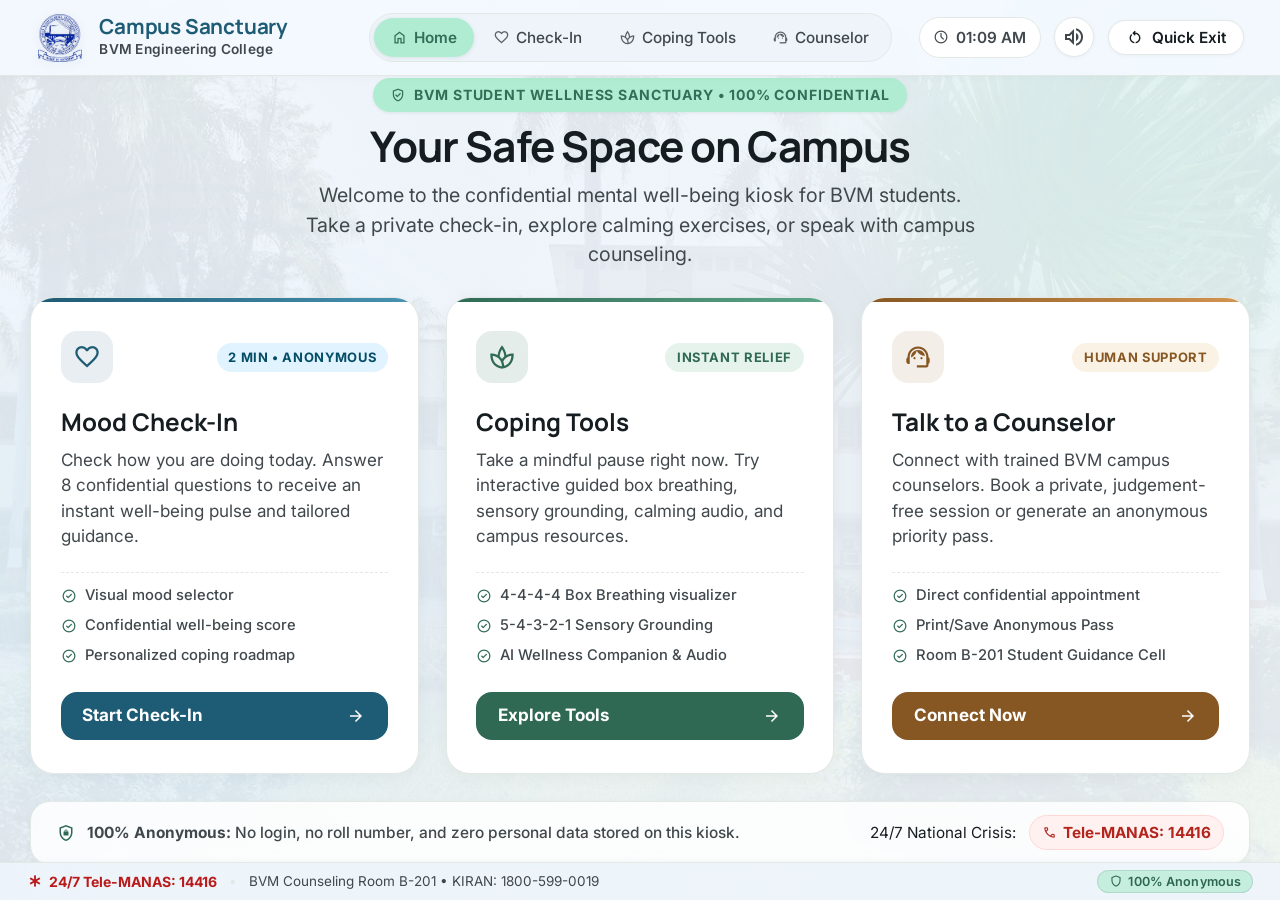
==== commit 80876107: "feat: redesign home page to match light theme and make non-scrollable" ====
--- a/index.html
+++ b/index.html
@@ -1,1365 +1,702 @@
 <!DOCTYPE html>
-<html lang="en">
+<html lang="en" class="light">
 <head>
   <meta charset="UTF-8">
   <meta name="viewport" content="width=device-width, initial-scale=1.0">
-  <title>Campus Sanctuary – BVM Student Mental Health Support</title>
-  <meta name="description" content="BVM Engineering College's confidential, anonymous mental wellness kiosk. Check your well-being, access self-help tools, and connect with counselors — 100% private.">
-  <meta name="theme-color" content="#0d1f2d">
+  <title>Campus Sanctuary – BVM Mental Health Support Kiosk</title>
+  <meta name="description" content="Confidential, anonymous mental health and well-being support for BVM Engineering College students. Quick check-in, coping tools, and counselor appointments.">
+  <meta name="theme-color" content="#1e5b74">
   <link rel="preconnect" href="https://fonts.googleapis.com">
   <link rel="preconnect" href="https://fonts.gstatic.com" crossorigin>
-  <link href="https://fonts.googleapis.com/css2?family=Inter:wght@400;500;600;700&family=Manrope:wght@400;500;600;700;800;900&display=swap" rel="stylesheet">
+  <link href="https://fonts.googleapis.com/css2?family=Inter:wght@400;500;600;700&family=Manrope:wght@500;600;700;800&display=swap" rel="stylesheet">
   <link href="https://fonts.googleapis.com/css2?family=Material+Symbols+Outlined:opsz,wght,FILL,GRAD@20..48,100..700,0..1,-50..200" rel="stylesheet">
+  <link rel="stylesheet" href="styles.css?v=5">
 
   <style>
-    /* ── Reset & Base ──────────────────────────────────────────── */
-    *, *::before, *::after { box-sizing: border-box; margin: 0; padding: 0; }
-    html { scroll-behavior: smooth; }
-    body {
-      font-family: 'Inter', sans-serif;
-      background: #0a1628;
-      color: #e8f4f8;
-      min-height: 100vh;
-      overflow-x: hidden;
-    }
-
-    /* ── Canvas / animated gradient background ─────────────────── */
-    .lp-bg {
-      position: fixed;
-      inset: 0;
-      z-index: 0;
-      background:
-        radial-gradient(ellipse 80% 60% at 10% 15%, rgba(30,91,116,0.55) 0%, transparent 60%),
-        radial-gradient(ellipse 60% 50% at 90% 80%, rgba(47,105,84,0.40) 0%, transparent 55%),
-        radial-gradient(ellipse 50% 40% at 50% 50%, rgba(10,30,50,0.8) 0%, transparent 80%),
-        linear-gradient(160deg, #060f1a 0%, #0d2035 45%, #091a12 100%);
-      pointer-events: none;
-    }
-    .lp-bg::after {
-      content: '';
-      position: absolute;
-      inset: 0;
-      background-image:
-        radial-gradient(circle at 20% 30%, rgba(30,91,116,0.12) 0%, transparent 40%),
-        radial-gradient(circle at 75% 65%, rgba(47,105,84,0.10) 0%, transparent 35%);
-      animation: bgPulse 8s ease-in-out infinite alternate;
-    }
-    @keyframes bgPulse {
-      from { opacity: 0.6; }
-      to   { opacity: 1; }
-    }
-
-    /* Floating orbs */
-    .orb {
-      position: fixed;
-      border-radius: 50%;
-      filter: blur(70px);
-      pointer-events: none;
-      z-index: 0;
-      animation: orbFloat 12s ease-in-out infinite;
-    }
-    .orb-1 { width: 500px; height: 500px; background: rgba(30,91,116,0.18); top: -100px; left: -120px; animation-delay: 0s; }
-    .orb-2 { width: 380px; height: 380px; background: rgba(47,105,84,0.15); bottom: -80px; right: -80px; animation-delay: -4s; }
-    .orb-3 { width: 260px; height: 260px; background: rgba(30,91,116,0.12); top: 40%; left: 60%; animation-delay: -8s; }
-    @keyframes orbFloat {
-      0%, 100% { transform: translate(0, 0) scale(1); }
-      33%  { transform: translate(30px, -40px) scale(1.05); }
-      66%  { transform: translate(-20px, 30px) scale(0.97); }
-    }
-
-    /* ── Wrapper ───────────────────────────────────────────────── */
-    .lp-wrap { position: relative; z-index: 1; }
-
-    /* ── NAV ───────────────────────────────────────────────────── */
-    .lp-nav {
-      position: sticky;
-      top: 0;
-      z-index: 100;
-      display: flex;
-      align-items: center;
-      justify-content: space-between;
-      padding: 1rem 3rem;
-      background: rgba(10, 22, 40, 0.75);
-      backdrop-filter: blur(20px);
-      -webkit-backdrop-filter: blur(20px);
-      border-bottom: 1px solid rgba(255,255,255,0.06);
-    }
-    .nav-brand {
-      display: flex;
-      align-items: center;
-      gap: 0.75rem;
-      text-decoration: none;
-    }
-    .nav-brand img {
-      width: 40px;
-      height: 40px;
-      object-fit: contain;
-      filter: drop-shadow(0 0 8px rgba(30,91,116,0.5));
-    }
-    .nav-brand-text .brand-name {
-      display: block;
-      font-family: 'Manrope', sans-serif;
-      font-weight: 800;
+    /* ─── Non-Scrollable Viewport Hub Layout ─── */
+    html, body {
+      height: 100%;
+      margin: 0;
+      padding: 0;
+    }
+
+    @media (min-width: 900px) and (min-height: 650px) {
+      body {
+        overflow: hidden;
+      }
+      .kiosk-app {
+        height: 100vh;
+        max-height: 100vh;
+        overflow: hidden;
+      }
+      .home-main {
+        overflow: hidden !important;
+        padding-top: calc(var(--header-height) + 1.25rem) !important;
+        padding-bottom: calc(var(--footer-height) + 1rem) !important;
+      }
+    }
+
+    .home-main {
+      flex: 1;
+      display: flex;
+      flex-direction: column;
+      justify-content: center;
+      align-items: center;
+      padding: calc(var(--header-height) + 1.5rem) 1.5rem calc(var(--footer-height) + 2rem);
+      position: relative;
+      z-index: 2;
+    }
+
+    .home-hub-container {
+      width: 100%;
+      max-width: 1220px;
+      margin: 0 auto;
+      display: flex;
+      flex-direction: column;
+      align-items: center;
+      gap: 1.5rem;
+    }
+
+    /* ─── Hero Header ─── */
+    .home-hero-header {
+      text-align: center;
+      display: flex;
+      flex-direction: column;
+      align-items: center;
+      gap: 0.5rem;
+    }
+
+    .home-pill-badge {
+      display: inline-flex;
+      align-items: center;
+      gap: 0.45rem;
+      background: var(--secondary-container);
+      color: var(--on-secondary-container);
+      padding: 0.35rem 0.95rem;
+      border-radius: var(--radius-full);
+      font-family: var(--font-label);
+      font-size: 0.78rem;
+      font-weight: 700;
+      letter-spacing: 0.06em;
+      text-transform: uppercase;
+      box-shadow: 0 1px 3px rgba(47, 105, 84, 0.1);
+    }
+
+    .home-hero-title {
+      font-family: var(--font-headline);
+      font-size: 2.35rem;
+      font-weight: 700;
+      color: var(--on-surface);
+      line-height: 1.2;
+      letter-spacing: -0.02em;
+      margin: 0;
+    }
+
+    .home-hero-subtitle {
+      font-family: var(--font-body);
       font-size: 1.1rem;
-      color: #e8f4f8;
-      line-height: 1.1;
-    }
-    .nav-brand-text .brand-sub {
-      display: block;
-      font-size: 0.7rem;
-      font-weight: 500;
-      color: rgba(255,255,255,0.45);
-      letter-spacing: 0.04em;
-    }
-    .nav-links {
-      display: flex;
-      align-items: center;
-      gap: 0.25rem;
-    }
-    .nav-link {
-      display: inline-flex;
-      align-items: center;
-      gap: 0.35rem;
-      padding: 0.45rem 1rem;
-      border-radius: 50px;
-      font-size: 0.875rem;
-      font-weight: 500;
-      color: rgba(255,255,255,0.6);
-      text-decoration: none;
-      transition: all 0.2s ease;
-    }
-    .nav-link:hover { color: #fff; background: rgba(255,255,255,0.08); }
-    .nav-link .material-symbols-outlined { font-size: 17px; }
-    .nav-link.active { color: #7dd5b8; background: rgba(47,105,84,0.2); font-weight: 600; }
-    .nav-cta {
-      display: inline-flex;
-      align-items: center;
-      gap: 0.5rem;
-      padding: 0.6rem 1.4rem;
-      background: linear-gradient(135deg, #1e5b74, #2f6954);
-      color: #fff;
-      text-decoration: none;
-      border-radius: 50px;
-      font-size: 0.875rem;
-      font-weight: 600;
-      transition: all 0.25s ease;
-      box-shadow: 0 4px 15px rgba(30,91,116,0.4);
-    }
-    .nav-cta:hover { transform: translateY(-1px); box-shadow: 0 6px 22px rgba(30,91,116,0.5); }
-    .nav-cta .material-symbols-outlined { font-size: 17px; }
-    .nav-mobile-toggle {
-      display: none;
-      background: none;
-      border: 1px solid rgba(255,255,255,0.12);
-      color: #e8f4f8;
-      border-radius: 8px;
-      padding: 0.4rem 0.5rem;
-      cursor: pointer;
-    }
-    .nav-mobile-toggle .material-symbols-outlined { font-size: 22px; display: block; }
-
-    /* ── HERO ──────────────────────────────────────────────────── */
-    .lp-hero {
-      min-height: calc(100vh - 72px);
-      display: flex;
-      align-items: center;
-      padding: 5rem 3rem 4rem;
-      gap: 4rem;
-    }
-    .hero-left { flex: 1; max-width: 620px; }
-    .hero-eyebrow {
-      display: inline-flex;
-      align-items: center;
-      gap: 0.5rem;
-      padding: 0.4rem 1rem;
-      background: rgba(30,91,116,0.25);
-      border: 1px solid rgba(30,91,116,0.5);
-      border-radius: 50px;
-      font-size: 0.75rem;
-      font-weight: 700;
-      color: #7dd5f5;
-      letter-spacing: 0.08em;
-      text-transform: uppercase;
-      margin-bottom: 1.75rem;
-      animation: fadeSlideUp 0.6s ease both;
-    }
-    .hero-eyebrow .material-symbols-outlined { font-size: 15px; }
-    .hero-h1 {
-      font-family: 'Manrope', sans-serif;
-      font-weight: 900;
-      font-size: clamp(2.8rem, 5vw, 4.4rem);
-      line-height: 1.08;
-      letter-spacing: -0.03em;
-      color: #fff;
-      margin-bottom: 1.5rem;
-      animation: fadeSlideUp 0.6s ease 0.1s both;
-    }
-    .hero-h1 .accent {
-      background: linear-gradient(120deg, #7dd5f5 0%, #7dd5b8 60%, #a8e6cf 100%);
-      -webkit-background-clip: text;
-      -webkit-text-fill-color: transparent;
-      background-clip: text;
-    }
-    .hero-lead {
-      font-size: 1.15rem;
-      line-height: 1.7;
-      color: rgba(255,255,255,0.6);
-      margin-bottom: 2.5rem;
-      max-width: 520px;
-      animation: fadeSlideUp 0.6s ease 0.2s both;
-    }
-    .hero-ctas {
-      display: flex;
-      flex-wrap: wrap;
-      gap: 1rem;
-      margin-bottom: 3rem;
-      animation: fadeSlideUp 0.6s ease 0.3s both;
-    }
-    .btn-hero-primary {
-      display: inline-flex;
-      align-items: center;
-      gap: 0.6rem;
-      padding: 0.95rem 2rem;
-      background: linear-gradient(135deg, #1e5b74 0%, #2f6954 100%);
-      color: #fff;
-      text-decoration: none;
-      border-radius: 50px;
-      font-size: 1rem;
-      font-weight: 700;
-      transition: all 0.25s ease;
-      box-shadow: 0 6px 25px rgba(30,91,116,0.45), 0 0 0 0 rgba(125,213,245,0.3);
-      position: relative;
-      overflow: hidden;
-    }
-    .btn-hero-primary::before {
-      content: '';
-      position: absolute;
-      inset: 0;
-      background: linear-gradient(135deg, rgba(255,255,255,0.12), transparent);
-      opacity: 0;
-      transition: opacity 0.2s;
-    }
-    .btn-hero-primary:hover::before { opacity: 1; }
-    .btn-hero-primary:hover { transform: translateY(-2px); box-shadow: 0 10px 35px rgba(30,91,116,0.55); }
-    .btn-hero-primary .material-symbols-outlined { font-size: 20px; }
-
-    .btn-hero-secondary {
-      display: inline-flex;
-      align-items: center;
-      gap: 0.6rem;
-      padding: 0.95rem 1.8rem;
-      background: rgba(255,255,255,0.06);
-      color: rgba(255,255,255,0.85);
-      text-decoration: none;
-      border-radius: 50px;
-      font-size: 1rem;
-      font-weight: 600;
-      border: 1px solid rgba(255,255,255,0.14);
-      transition: all 0.25s ease;
-      backdrop-filter: blur(8px);
-    }
-    .btn-hero-secondary:hover { background: rgba(255,255,255,0.12); border-color: rgba(255,255,255,0.25); transform: translateY(-2px); color: #fff; }
-    .btn-hero-secondary .material-symbols-outlined { font-size: 20px; }
-
-    .hero-trust {
-      display: flex;
-      flex-wrap: wrap;
-      gap: 1.25rem;
-      animation: fadeSlideUp 0.6s ease 0.4s both;
-    }
-    .trust-badge {
-      display: inline-flex;
-      align-items: center;
-      gap: 0.4rem;
-      font-size: 0.8rem;
-      font-weight: 500;
-      color: rgba(255,255,255,0.5);
-    }
-    .trust-badge .material-symbols-outlined { font-size: 16px; color: #7dd5b8; }
-
-    /* Hero Right — Visual Card Stack */
-    .hero-right {
-      flex: 0 0 auto;
-      width: 380px;
-      display: flex;
-      flex-direction: column;
-      gap: 1rem;
-      animation: fadeSlideUp 0.7s ease 0.2s both;
-    }
-    .hero-card {
-      background: rgba(255,255,255,0.05);
-      border: 1px solid rgba(255,255,255,0.1);
-      border-radius: 20px;
-      padding: 1.5rem;
-      backdrop-filter: blur(16px);
-      -webkit-backdrop-filter: blur(16px);
-      transition: transform 0.3s ease, border-color 0.3s ease;
-    }
-    .hero-card:hover { transform: translateY(-4px); border-color: rgba(125,213,245,0.25); }
-    .hero-card-icon {
-      width: 44px;
-      height: 44px;
-      border-radius: 12px;
-      display: flex;
-      align-items: center;
-      justify-content: center;
-      margin-bottom: 0.85rem;
-    }
-    .hero-card-icon.blue { background: rgba(30,91,116,0.35); }
-    .hero-card-icon.green { background: rgba(47,105,84,0.35); }
-    .hero-card-icon.teal { background: rgba(125,213,245,0.15); }
-    .hero-card-icon .material-symbols-outlined { font-size: 22px; color: #7dd5f5; }
-    .hero-card-icon.green .material-symbols-outlined { color: #7dd5b8; }
-    .hero-card h3 {
-      font-family: 'Manrope', sans-serif;
-      font-weight: 700;
-      font-size: 1rem;
-      color: #fff;
-      margin-bottom: 0.35rem;
-    }
-    .hero-card p {
-      font-size: 0.82rem;
-      color: rgba(255,255,255,0.5);
+      color: var(--on-surface-variant);
+      max-width: 680px;
       line-height: 1.5;
-    }
-    .hero-card-link {
-      display: inline-flex;
-      align-items: center;
-      gap: 0.3rem;
-      margin-top: 0.85rem;
-      font-size: 0.82rem;
-      font-weight: 600;
-      color: #7dd5f5;
-      text-decoration: none;
-      transition: gap 0.2s;
-    }
-    .hero-card-link .material-symbols-outlined { font-size: 16px; }
-    .hero-card-link:hover { gap: 0.5rem; }
-    .hero-card-row {
-      display: flex;
-      gap: 1rem;
-    }
-    .hero-card-row .hero-card { flex: 1; }
-
-    /* Breathing indicator on card */
-    .breath-pulse {
-      display: flex;
-      align-items: center;
-      gap: 0.6rem;
-      margin-top: 0.85rem;
-    }
-    .breath-ring {
-      position: relative;
-      width: 32px;
-      height: 32px;
-    }
-    .breath-ring::before, .breath-ring::after {
-      content: '';
-      position: absolute;
-      inset: 0;
-      border-radius: 50%;
-      border: 2px solid rgba(125,213,245,0.4);
-      animation: breathRing 3.5s ease-in-out infinite;
-    }
-    .breath-ring::after { animation-delay: 1.75s; }
-    .breath-dot {
-      position: absolute;
-      inset: 8px;
-      background: #7dd5f5;
-      border-radius: 50%;
-    }
-    @keyframes breathRing {
-      0%, 100% { transform: scale(1); opacity: 0.6; }
-      50%  { transform: scale(1.6); opacity: 0; }
-    }
-    .breath-text { font-size: 0.8rem; color: rgba(255,255,255,0.5); }
-    .breath-phase { font-size: 0.8rem; font-weight: 600; color: #7dd5f5; }
-
-    /* ── STAT STRIP ────────────────────────────────────────────── */
-    .lp-stats {
-      display: grid;
-      grid-template-columns: repeat(4, 1fr);
-      gap: 1px;
-      background: rgba(255,255,255,0.06);
-      border-top: 1px solid rgba(255,255,255,0.06);
-      border-bottom: 1px solid rgba(255,255,255,0.06);
-    }
-    .stat-item {
-      padding: 2rem 1.5rem;
-      text-align: center;
-      background: rgba(10,22,40,0.6);
-      backdrop-filter: blur(10px);
-    }
-    .stat-num {
-      font-family: 'Manrope', sans-serif;
-      font-weight: 900;
-      font-size: 2.2rem;
-      background: linear-gradient(120deg, #7dd5f5, #7dd5b8);
-      -webkit-background-clip: text;
-      -webkit-text-fill-color: transparent;
-      background-clip: text;
-      line-height: 1;
-      margin-bottom: 0.4rem;
-    }
-    .stat-label {
-      font-size: 0.78rem;
-      font-weight: 500;
-      color: rgba(255,255,255,0.45);
-      letter-spacing: 0.02em;
-    }
-
-    /* ── FEATURES SECTION ──────────────────────────────────────── */
-    .lp-section {
-      padding: 6rem 3rem;
-    }
-    .section-eyebrow {
-      text-align: center;
-      display: flex;
-      align-items: center;
-      justify-content: center;
-      gap: 0.5rem;
-      font-size: 0.72rem;
-      font-weight: 700;
-      letter-spacing: 0.12em;
-      text-transform: uppercase;
-      color: #7dd5b8;
-      margin-bottom: 1.25rem;
-    }
-    .section-eyebrow .material-symbols-outlined { font-size: 15px; }
-    .section-title {
-      font-family: 'Manrope', sans-serif;
-      font-weight: 900;
-      font-size: clamp(2rem, 3.5vw, 3rem);
-      color: #fff;
-      text-align: center;
-      line-height: 1.1;
-      letter-spacing: -0.025em;
-      margin-bottom: 1rem;
-    }
-    .section-sub {
-      text-align: center;
-      color: rgba(255,255,255,0.5);
-      font-size: 1.05rem;
-      line-height: 1.65;
-      max-width: 560px;
-      margin: 0 auto 4rem;
-    }
-
-    /* Feature Cards Grid */
-    .features-grid {
+      margin: 0;
+    }
+
+    /* ─── 3 Primary Action Hub Cards ─── */
+    .home-hub-grid {
       display: grid;
       grid-template-columns: repeat(3, 1fr);
       gap: 1.5rem;
-      max-width: 1100px;
-      margin: 0 auto;
-    }
-    .feat-card {
-      position: relative;
-      background: rgba(255,255,255,0.04);
-      border: 1px solid rgba(255,255,255,0.08);
-      border-radius: 24px;
-      padding: 2.25rem 2rem;
-      transition: all 0.3s ease;
-      overflow: hidden;
+      width: 100%;
+    }
+
+    .home-action-card {
+      background: #ffffff;
+      border: 1.5px solid var(--border-card);
+      border-radius: var(--radius-2xl);
+      padding: 1.85rem 1.65rem;
+      display: flex;
+      flex-direction: column;
+      justify-content: space-between;
       text-decoration: none;
       color: inherit;
-      display: flex;
-      flex-direction: column;
-    }
-    .feat-card::before {
+      box-shadow: 0 4px 18px rgba(22, 29, 32, 0.04);
+      transition: all 0.25s cubic-bezier(0.16, 1, 0.3, 1);
+      position: relative;
+      overflow: hidden;
+    }
+
+    .home-action-card::before {
       content: '';
       position: absolute;
-      top: 0; left: 0;
-      right: 0; height: 1px;
-      background: linear-gradient(90deg, transparent, rgba(255,255,255,0.12), transparent);
-    }
-    .feat-card:hover { border-color: rgba(125,213,245,0.2); transform: translateY(-6px); background: rgba(255,255,255,0.07); }
-    .feat-card::after {
-      content: '';
-      position: absolute;
-      inset: 0;
-      background: radial-gradient(ellipse at top left, rgba(30,91,116,0.12) 0%, transparent 60%);
-      opacity: 0;
-      transition: opacity 0.3s;
-      pointer-events: none;
-    }
-    .feat-card:hover::after { opacity: 1; }
-    .feat-card-tag {
-      display: inline-flex;
-      align-items: center;
-      gap: 0.4rem;
-      padding: 0.3rem 0.75rem;
-      border-radius: 50px;
-      font-size: 0.7rem;
+      top: 0;
+      left: 0;
+      right: 0;
+      height: 4px;
+      background: transparent;
+      transition: background 0.25s ease;
+    }
+
+    .home-action-card:hover {
+      transform: translateY(-4px);
+      box-shadow: 0 12px 30px rgba(30, 91, 116, 0.12);
+      border-color: var(--primary-fixed-dim);
+    }
+
+    .home-action-card.card-checkin::before {
+      background: linear-gradient(90deg, #1e5b74, #4893b3);
+    }
+
+    .home-action-card.card-tools::before {
+      background: linear-gradient(90deg, #2f6954, #5da78a);
+    }
+
+    .home-action-card.card-counseling::before {
+      background: linear-gradient(90deg, #875723, #d4954f);
+    }
+
+    .card-top-row {
+      display: flex;
+      align-items: center;
+      justify-content: space-between;
+      margin-bottom: 1.25rem;
+    }
+
+    .card-icon-bubble {
+      width: 52px;
+      height: 52px;
+      border-radius: 16px;
+      display: flex;
+      align-items: center;
+      justify-content: center;
+      transition: transform 0.25s ease;
+    }
+
+    .home-action-card:hover .card-icon-bubble {
+      transform: scale(1.08);
+    }
+
+    .card-icon-bubble .material-symbols-outlined {
+      font-size: 28px;
+    }
+
+    .card-checkin .card-icon-bubble {
+      background: rgba(30, 91, 116, 0.1);
+      color: #1e5b74;
+    }
+
+    .card-tools .card-icon-bubble {
+      background: rgba(47, 105, 84, 0.12);
+      color: #2f6954;
+    }
+
+    .card-counseling .card-icon-bubble {
+      background: rgba(135, 87, 35, 0.1);
+      color: #875723;
+    }
+
+    .card-badge-pill {
+      font-family: var(--font-label);
+      font-size: 0.72rem;
       font-weight: 700;
       letter-spacing: 0.05em;
       text-transform: uppercase;
-      margin-bottom: 1.5rem;
-      align-self: flex-start;
-    }
-    .feat-card-tag.blue { background: rgba(30,91,116,0.3); color: #7dd5f5; border: 1px solid rgba(30,91,116,0.5); }
-    .feat-card-tag.green { background: rgba(47,105,84,0.3); color: #7dd5b8; border: 1px solid rgba(47,105,84,0.5); }
-    .feat-card-tag.teal { background: rgba(125,213,245,0.12); color: #a8e6cf; border: 1px solid rgba(125,213,245,0.2); }
-    .feat-card-tag .material-symbols-outlined { font-size: 13px; }
-    .feat-big-icon {
-      width: 60px;
-      height: 60px;
-      border-radius: 18px;
-      display: flex;
-      align-items: center;
-      justify-content: center;
-      margin-bottom: 1.5rem;
-    }
-    .feat-big-icon.blue { background: linear-gradient(135deg, rgba(30,91,116,0.5), rgba(30,91,116,0.2)); border: 1px solid rgba(30,91,116,0.4); }
-    .feat-big-icon.green { background: linear-gradient(135deg, rgba(47,105,84,0.5), rgba(47,105,84,0.2)); border: 1px solid rgba(47,105,84,0.4); }
-    .feat-big-icon.teal { background: linear-gradient(135deg, rgba(125,213,245,0.2), rgba(125,213,245,0.06)); border: 1px solid rgba(125,213,245,0.25); }
-    .feat-big-icon .material-symbols-outlined { font-size: 28px; color: #7dd5f5; }
-    .feat-big-icon.green .material-symbols-outlined { color: #7dd5b8; }
-    .feat-big-icon.teal .material-symbols-outlined { color: #a8e6cf; }
-    .feat-card h3 {
-      font-family: 'Manrope', sans-serif;
-      font-weight: 800;
+      padding: 0.25rem 0.65rem;
+      border-radius: var(--radius-full);
+    }
+
+    .card-checkin .card-badge-pill {
+      background: #e1f3ff;
+      color: #034d65;
+    }
+
+    .card-tools .card-badge-pill {
+      background: #e6f3ed;
+      color: #2f6954;
+    }
+
+    .card-counseling .card-badge-pill {
+      background: #fbf2e6;
+      color: #875723;
+    }
+
+    .card-title {
+      font-family: var(--font-headline);
       font-size: 1.35rem;
-      color: #fff;
-      margin-bottom: 0.75rem;
-      line-height: 1.2;
-    }
-    .feat-card p {
-      font-size: 0.9rem;
-      color: rgba(255,255,255,0.5);
-      line-height: 1.65;
-      flex: 1;
-      margin-bottom: 1.5rem;
-    }
-    .feat-bullets {
-      list-style: none;
+      font-weight: 700;
+      color: var(--on-surface);
+      margin: 0 0 0.5rem 0;
+      line-height: 1.3;
+    }
+
+    .card-desc {
+      font-family: var(--font-body);
+      font-size: 0.95rem;
+      color: var(--on-surface-variant);
+      line-height: 1.5;
+      margin: 0 0 1.25rem 0;
+      flex-grow: 1;
+    }
+
+    .card-feature-list {
       display: flex;
       flex-direction: column;
-      gap: 0.5rem;
-      margin-bottom: 1.75rem;
-    }
-    .feat-bullets li {
-      display: flex;
-      align-items: flex-start;
-      gap: 0.5rem;
-      font-size: 0.83rem;
-      color: rgba(255,255,255,0.55);
-      line-height: 1.4;
-    }
-    .feat-bullets li .material-symbols-outlined { font-size: 15px; color: #7dd5b8; flex-shrink: 0; margin-top: 1px; }
-    .feat-card-btn {
+      gap: 0.4rem;
+      margin-bottom: 1.35rem;
+      padding-top: 0.65rem;
+      border-top: 1px dashed var(--border-card);
+    }
+
+    .card-feature-item {
+      display: flex;
+      align-items: center;
+      gap: 0.45rem;
+      font-family: var(--font-label);
+      font-size: 0.82rem;
+      color: var(--on-surface-variant);
+      font-weight: 500;
+    }
+
+    .card-feature-item .material-symbols-outlined {
+      font-size: 16px;
+      color: var(--secondary);
+    }
+
+    .card-action-btn {
+      width: 100%;
+      min-height: 48px;
+      border-radius: var(--radius-lg);
+      display: flex;
+      align-items: center;
+      justify-content: space-between;
+      padding: 0 1.2rem;
+      font-family: var(--font-label);
+      font-size: 0.95rem;
+      font-weight: 700;
+      transition: all 0.2s ease;
+      border: none;
+      cursor: pointer;
+    }
+
+    .card-checkin .card-action-btn {
+      background: #1e5b74;
+      color: #ffffff;
+    }
+
+    .card-checkin:hover .card-action-btn {
+      background: #16465a;
+    }
+
+    .card-tools .card-action-btn {
+      background: #2f6954;
+      color: #ffffff;
+    }
+
+    .card-tools:hover .card-action-btn {
+      background: #235241;
+    }
+
+    .card-counseling .card-action-btn {
+      background: #875723;
+      color: #ffffff;
+    }
+
+    .card-counseling:hover .card-action-btn {
+      background: #6e4419;
+    }
+
+    .card-action-btn .btn-arrow {
+      font-size: 20px;
+      transition: transform 0.2s ease;
+    }
+
+    .home-action-card:hover .card-action-btn .btn-arrow {
+      transform: translateX(3px);
+    }
+
+    /* ─── Reassurance Strip ─── */
+    .home-reassurance-bar {
+      display: flex;
+      align-items: center;
+      justify-content: space-between;
+      gap: 1.5rem;
+      width: 100%;
+      background: rgba(255, 255, 255, 0.85);
+      backdrop-filter: blur(8px);
+      -webkit-backdrop-filter: blur(8px);
+      border: 1.5px solid var(--border-card);
+      border-radius: var(--radius-xl);
+      padding: 0.75rem 1.4rem;
+      box-shadow: 0 2px 8px rgba(22, 29, 32, 0.03);
+    }
+
+    .reassurance-left {
+      display: flex;
+      align-items: center;
+      gap: 0.6rem;
+      color: var(--on-surface-variant);
+      font-family: var(--font-label);
+      font-size: 0.86rem;
+      font-weight: 500;
+    }
+
+    .reassurance-left .material-symbols-outlined {
+      color: #2f6954;
+      font-size: 20px;
+    }
+
+    .reassurance-right {
+      display: flex;
+      align-items: center;
+      gap: 0.75rem;
+      font-family: var(--font-label);
+      font-size: 0.85rem;
+    }
+
+    .helpline-chip {
       display: inline-flex;
       align-items: center;
-      gap: 0.45rem;
-      padding: 0.7rem 1.4rem;
-      border-radius: 50px;
-      font-size: 0.85rem;
-      font-weight: 600;
-      transition: all 0.2s ease;
-      align-self: flex-start;
+      gap: 0.35rem;
+      background: #fff1f0;
+      color: #b3261e;
+      border: 1px solid #ffd8d6;
+      padding: 0.25rem 0.65rem;
+      border-radius: var(--radius-full);
+      font-weight: 700;
       text-decoration: none;
-      margin-top: auto;
-    }
-    .feat-card-btn.blue { background: rgba(30,91,116,0.35); color: #7dd5f5; border: 1px solid rgba(30,91,116,0.4); }
-    .feat-card-btn.blue:hover { background: rgba(30,91,116,0.55); transform: translateX(3px); }
-    .feat-card-btn.green { background: rgba(47,105,84,0.35); color: #7dd5b8; border: 1px solid rgba(47,105,84,0.4); }
-    .feat-card-btn.green:hover { background: rgba(47,105,84,0.55); transform: translateX(3px); }
-    .feat-card-btn.teal { background: rgba(125,213,245,0.12); color: #a8e6cf; border: 1px solid rgba(125,213,245,0.2); }
-    .feat-card-btn.teal:hover { background: rgba(125,213,245,0.22); transform: translateX(3px); }
-    .feat-card-btn .material-symbols-outlined { font-size: 16px; }
-
-    /* ── HOW IT WORKS ──────────────────────────────────────────── */
-    .lp-how {
-      padding: 6rem 3rem;
-      background: rgba(255,255,255,0.02);
-      border-top: 1px solid rgba(255,255,255,0.05);
-      border-bottom: 1px solid rgba(255,255,255,0.05);
-    }
-    .steps-row {
-      display: grid;
-      grid-template-columns: repeat(3, 1fr);
-      gap: 2rem;
-      max-width: 1000px;
-      margin: 0 auto;
-      position: relative;
-    }
-    .steps-row::before {
-      content: '';
-      position: absolute;
-      top: 2.75rem;
-      left: calc(100% / 6);
-      right: calc(100% / 6);
-      height: 1px;
-      background: linear-gradient(90deg, transparent, rgba(125,213,245,0.3), rgba(125,213,245,0.3), transparent);
-      z-index: 0;
-    }
-    .step-item {
-      position: relative;
-      z-index: 1;
-      display: flex;
-      flex-direction: column;
-      align-items: center;
-      text-align: center;
-    }
-    .step-num-badge {
-      width: 56px;
-      height: 56px;
-      border-radius: 50%;
-      display: flex;
-      align-items: center;
-      justify-content: center;
-      margin-bottom: 1.5rem;
-      position: relative;
-    }
-    .step-num-badge::before {
-      content: '';
-      position: absolute;
-      inset: -3px;
-      border-radius: 50%;
-      background: linear-gradient(135deg, rgba(30,91,116,0.5), rgba(47,105,84,0.5));
-      z-index: -1;
-    }
-    .step-num-badge .num-inner {
-      width: 56px;
-      height: 56px;
-      border-radius: 50%;
-      background: linear-gradient(135deg, #1e5b74, #2f6954);
-      display: flex;
-      align-items: center;
-      justify-content: center;
-      font-family: 'Manrope', sans-serif;
-      font-weight: 900;
-      font-size: 1.4rem;
-      color: #fff;
-    }
-    .step-item a { text-decoration: none; }
-    .step-item h3 {
-      font-family: 'Manrope', sans-serif;
-      font-weight: 800;
-      font-size: 1.15rem;
-      color: #fff;
-      margin-bottom: 0.6rem;
-    }
-    .step-item p {
-      font-size: 0.875rem;
-      color: rgba(255,255,255,0.48);
-      line-height: 1.6;
-      max-width: 240px;
-      margin: 0 auto 1rem;
-    }
-    .step-link {
-      display: inline-flex;
-      align-items: center;
-      gap: 0.3rem;
-      font-size: 0.82rem;
-      font-weight: 600;
-      color: #7dd5b8;
-      text-decoration: none;
-      transition: gap 0.2s;
-    }
-    .step-link .material-symbols-outlined { font-size: 15px; }
-    .step-link:hover { gap: 0.5rem; }
-
-    /* ── EMERGENCY BANNER ──────────────────────────────────────── */
-    .lp-emergency {
-      padding: 2.5rem 3rem;
-      background: linear-gradient(135deg, rgba(186,26,26,0.12), rgba(186,26,26,0.06));
-      border-top: 1px solid rgba(186,26,26,0.2);
-      border-bottom: 1px solid rgba(186,26,26,0.2);
-      display: flex;
-      align-items: center;
-      justify-content: center;
-      gap: 2.5rem;
-      flex-wrap: wrap;
-    }
-    .emergency-left {
-      display: flex;
-      align-items: center;
-      gap: 1rem;
-    }
-    .emergency-icon-wrap {
-      width: 50px;
-      height: 50px;
-      border-radius: 14px;
-      background: rgba(186,26,26,0.2);
-      border: 1px solid rgba(186,26,26,0.35);
-      display: flex;
-      align-items: center;
-      justify-content: center;
-      flex-shrink: 0;
-      animation: emergencyPulse 2s ease-in-out infinite;
-    }
-    .emergency-icon-wrap .material-symbols-outlined { font-size: 24px; color: #f47c7c; }
-    @keyframes emergencyPulse {
-      0%, 100% { box-shadow: 0 0 0 0 rgba(186,26,26,0.3); }
-      50% { box-shadow: 0 0 0 8px rgba(186,26,26,0); }
-    }
-    .emergency-text h4 {
-      font-family: 'Manrope', sans-serif;
-      font-weight: 800;
-      font-size: 1rem;
-      color: #f47c7c;
-      margin-bottom: 0.2rem;
-    }
-    .emergency-text p {
-      font-size: 0.82rem;
-      color: rgba(255,255,255,0.5);
-    }
-    .emergency-numbers {
-      display: flex;
-      flex-wrap: wrap;
-      gap: 1rem;
-    }
-    .emergency-pill {
-      display: inline-flex;
-      align-items: center;
-      gap: 0.5rem;
-      padding: 0.5rem 1.1rem;
-      background: rgba(255,255,255,0.05);
-      border: 1px solid rgba(255,255,255,0.1);
-      border-radius: 50px;
-      font-size: 0.85rem;
-      font-weight: 600;
-      color: rgba(255,255,255,0.7);
-    }
-    .emergency-pill strong { color: #f47c7c; font-weight: 800; }
-    .emergency-pill .material-symbols-outlined { font-size: 16px; color: #f47c7c; }
-
-    /* ── CTA BANNER ────────────────────────────────────────────── */
-    .lp-cta {
-      padding: 7rem 3rem;
-      text-align: center;
-      position: relative;
-      overflow: hidden;
-    }
-    .lp-cta::before {
-      content: '';
-      position: absolute;
-      width: 600px; height: 600px;
-      border-radius: 50%;
-      background: radial-gradient(circle, rgba(30,91,116,0.18) 0%, transparent 70%);
-      top: 50%; left: 50%;
-      transform: translate(-50%, -50%);
-      pointer-events: none;
-    }
-    .lp-cta h2 {
-      font-family: 'Manrope', sans-serif;
-      font-weight: 900;
-      font-size: clamp(2rem, 4vw, 3.2rem);
-      color: #fff;
-      line-height: 1.1;
-      letter-spacing: -0.025em;
-      margin-bottom: 1.25rem;
-      position: relative;
-    }
-    .lp-cta p {
-      font-size: 1.05rem;
-      color: rgba(255,255,255,0.5);
-      max-width: 480px;
-      margin: 0 auto 2.5rem;
-      line-height: 1.65;
-      position: relative;
-    }
-    .cta-buttons {
-      display: flex;
-      justify-content: center;
-      flex-wrap: wrap;
-      gap: 1rem;
-      position: relative;
-    }
-    .btn-cta-main {
-      display: inline-flex;
-      align-items: center;
-      gap: 0.6rem;
-      padding: 1rem 2.2rem;
-      background: linear-gradient(135deg, #1e5b74, #2f6954);
-      color: #fff;
-      text-decoration: none;
-      border-radius: 50px;
-      font-size: 1rem;
-      font-weight: 700;
-      transition: all 0.25s ease;
-      box-shadow: 0 6px 30px rgba(30,91,116,0.45);
-    }
-    .btn-cta-main:hover { transform: translateY(-3px); box-shadow: 0 12px 40px rgba(30,91,116,0.55); }
-    .btn-cta-main .material-symbols-outlined { font-size: 20px; }
-    .btn-cta-ghost {
-      display: inline-flex;
-      align-items: center;
-      gap: 0.6rem;
-      padding: 1rem 2rem;
-      background: rgba(255,255,255,0.06);
-      color: rgba(255,255,255,0.8);
-      text-decoration: none;
-      border-radius: 50px;
-      font-size: 1rem;
-      font-weight: 600;
-      border: 1px solid rgba(255,255,255,0.14);
-      transition: all 0.25s ease;
-    }
-    .btn-cta-ghost:hover { background: rgba(255,255,255,0.11); transform: translateY(-3px); }
-    .btn-cta-ghost .material-symbols-outlined { font-size: 20px; }
-
-    /* ── FOOTER ────────────────────────────────────────────────── */
-    .lp-footer {
-      background: rgba(0,0,0,0.3);
-      border-top: 1px solid rgba(255,255,255,0.06);
-      padding: 1.5rem 3rem;
-      display: flex;
-      align-items: center;
-      justify-content: space-between;
-      flex-wrap: wrap;
-      gap: 1rem;
-    }
-    .footer-left-group {
-      display: flex;
-      align-items: center;
-      gap: 1.25rem;
-      flex-wrap: wrap;
-    }
-    .footer-crisis {
-      display: inline-flex;
-      align-items: center;
-      gap: 0.5rem;
-      font-size: 0.82rem;
-      font-weight: 600;
-      color: rgba(255,255,255,0.55);
-    }
-    .footer-crisis .material-symbols-outlined { font-size: 16px; color: #f47c7c; }
-    .footer-crisis strong { color: rgba(255,255,255,0.8); }
-    .footer-sep { color: rgba(255,255,255,0.15); }
-    .footer-note { font-size: 0.75rem; color: rgba(255,255,255,0.3); }
-    .footer-anon {
-      display: inline-flex;
-      align-items: center;
-      gap: 0.4rem;
-      padding: 0.35rem 0.9rem;
-      background: rgba(47,105,84,0.2);
-      border: 1px solid rgba(47,105,84,0.3);
-      border-radius: 50px;
-      font-size: 0.75rem;
-      font-weight: 600;
-      color: #7dd5b8;
-    }
-    .footer-anon .material-symbols-outlined { font-size: 14px; }
-
-    /* ── Animations ────────────────────────────────────────────── */
-    @keyframes fadeSlideUp {
-      from { opacity: 0; transform: translateY(20px); }
-      to   { opacity: 1; transform: translateY(0); }
-    }
-    .reveal {
-      opacity: 0;
-      transform: translateY(28px);
-      transition: opacity 0.7s ease, transform 0.7s ease;
-    }
-    .reveal.visible { opacity: 1; transform: translateY(0); }
-
-    /* ── RESPONSIVE ────────────────────────────────────────────── */
-    @media (max-width: 1024px) {
-      .lp-hero { flex-direction: column; padding: 4rem 2rem 3rem; gap: 3rem; }
-      .hero-right { width: 100%; max-width: 500px; margin: 0 auto; flex-direction: row; flex-wrap: wrap; }
-      .hero-right .hero-card { flex: 1; min-width: 200px; }
-      .hero-card-row { flex-direction: column; }
-      .features-grid { grid-template-columns: 1fr 1fr; }
-      .steps-row::before { display: none; }
-    }
-    @media (max-width: 768px) {
-      .lp-nav { padding: 0.85rem 1.25rem; }
-      .nav-links, .nav-cta { display: none; }
-      .nav-mobile-toggle { display: flex; align-items: center; }
-      .lp-hero { padding: 3rem 1.25rem 2.5rem; }
-      .hero-h1 { font-size: 2.4rem; }
-      .hero-right { display: none; }
-      .lp-stats { grid-template-columns: 1fr 1fr; }
-      .features-grid { grid-template-columns: 1fr; }
-      .steps-row { grid-template-columns: 1fr; }
-      .lp-section, .lp-how { padding: 4rem 1.25rem; }
-      .lp-emergency { padding: 2rem 1.25rem; flex-direction: column; gap: 1.5rem; text-align: center; }
-      .lp-cta { padding: 5rem 1.25rem; }
-      .lp-footer { padding: 1.25rem; flex-direction: column; align-items: flex-start; }
-    }
-    @media (max-width: 480px) {
-      .lp-stats { grid-template-columns: 1fr 1fr; }
-      .stat-num { font-size: 1.7rem; }
-      .hero-ctas { flex-direction: column; }
-      .cta-buttons { flex-direction: column; align-items: center; }
-    }
-
-    /* Mobile nav drawer */
-    .mobile-drawer {
-      position: fixed;
-      inset: 0;
-      z-index: 200;
-      display: flex;
-      flex-direction: column;
-      background: rgba(6,15,26,0.97);
-      backdrop-filter: blur(24px);
-      padding: 1.5rem;
-      transform: translateX(100%);
-      transition: transform 0.3s ease;
-    }
-    .mobile-drawer.open { transform: translateX(0); }
-    .drawer-header {
-      display: flex;
-      align-items: center;
-      justify-content: space-between;
-      margin-bottom: 2.5rem;
-    }
-    .drawer-close {
-      background: rgba(255,255,255,0.08);
-      border: none;
-      color: #fff;
-      border-radius: 10px;
-      padding: 0.5rem;
-      cursor: pointer;
-      display: flex;
-    }
-    .drawer-close .material-symbols-outlined { font-size: 22px; }
-    .drawer-nav {
-      display: flex;
-      flex-direction: column;
-      gap: 0.5rem;
-    }
-    .drawer-link {
-      display: flex;
-      align-items: center;
-      gap: 0.85rem;
-      padding: 1rem 1.25rem;
-      border-radius: 14px;
-      text-decoration: none;
-      color: rgba(255,255,255,0.7);
-      font-size: 1.05rem;
-      font-weight: 600;
-      border: 1px solid transparent;
-      transition: all 0.2s;
-    }
-    .drawer-link:hover, .drawer-link.active { background: rgba(255,255,255,0.07); color: #fff; border-color: rgba(255,255,255,0.1); }
-    .drawer-link .material-symbols-outlined { font-size: 22px; color: #7dd5b8; }
-    .drawer-footer {
-      margin-top: auto;
-      padding-top: 2rem;
-      border-top: 1px solid rgba(255,255,255,0.08);
-    }
-    .drawer-cta {
-      display: flex;
-      align-items: center;
-      justify-content: center;
-      gap: 0.6rem;
-      padding: 1rem;
-      background: linear-gradient(135deg, #1e5b74, #2f6954);
-      color: #fff;
-      text-decoration: none;
-      border-radius: 14px;
-      font-size: 1rem;
-      font-weight: 700;
-    }
-    .drawer-cta .material-symbols-outlined { font-size: 20px; }
+    }
+
+    .helpline-chip .material-symbols-outlined {
+      font-size: 15px;
+    }
+
+    /* ─── Compact / Responsive Tweaks ─── */
+    @media (max-height: 780px) and (min-width: 900px) {
+      .home-hub-container {
+        gap: 1rem;
+      }
+      .home-hero-title {
+        font-size: 2rem;
+      }
+      .home-hero-subtitle {
+        font-size: 1rem;
+      }
+      .home-action-card {
+        padding: 1.35rem 1.25rem;
+      }
+      .card-feature-list {
+        margin-bottom: 0.9rem;
+        gap: 0.25rem;
+      }
+      .card-title {
+        font-size: 1.2rem;
+      }
+      .card-desc {
+        font-size: 0.88rem;
+        margin-bottom: 0.85rem;
+      }
+      .card-action-btn {
+        min-height: 42px;
+        font-size: 0.88rem;
+      }
+      .home-reassurance-bar {
+        padding: 0.55rem 1.2rem;
+      }
+    }
+
+    @media (max-width: 960px) {
+      .home-hub-grid {
+        grid-template-columns: 1fr;
+        max-width: 540px;
+        gap: 1.15rem;
+      }
+      .home-reassurance-bar {
+        flex-direction: column;
+        align-items: flex-start;
+        gap: 0.5rem;
+      }
+    }
   </style>
 </head>
 <body>
 
-<!-- ── Background ── -->
-<div class="lp-bg" aria-hidden="true"></div>
-<div class="orb orb-1" aria-hidden="true"></div>
-<div class="orb orb-2" aria-hidden="true"></div>
-<div class="orb orb-3" aria-hidden="true"></div>
-
-<div class="lp-wrap">
-
-  <!-- ══════════════════════════════════
-       NAV
-  ══════════════════════════════════ -->
-  <nav class="lp-nav" role="navigation" aria-label="Main Navigation">
-    <a href="index.html" class="nav-brand" aria-label="Campus Sanctuary Home">
-      <img src="bvm_logo.png" alt="BVM Engineering College Logo" width="40" height="40">
-      <div class="nav-brand-text">
-        <span class="brand-name">Campus Sanctuary</span>
-        <span class="brand-sub">BVM Engineering College</span>
-      </div>
-    </a>
-
-    <div class="nav-links" role="menubar">
-      <a href="index.html" class="nav-link active" role="menuitem">
-        <span class="material-symbols-outlined">home</span> Home
-      </a>
-      <a href="checkin.html" class="nav-link" role="menuitem">
-        <span class="material-symbols-outlined">favorite</span> Check-In
-      </a>
-      <a href="tools.html" class="nav-link" role="menuitem">
-        <span class="material-symbols-outlined">spa</span> Coping Tools
-      </a>
-      <a href="counseling.html" class="nav-link" role="menuitem">
-        <span class="material-symbols-outlined">support_agent</span> Counselor
-      </a>
+  <!-- Ambient Background Layers matching other pages -->
+  <div class="kiosk-bg-layer" id="bgLayer" aria-hidden="true"></div>
+  <div class="ambient-glow ambient-glow-1" aria-hidden="true"></div>
+  <div class="ambient-glow ambient-glow-2" aria-hidden="true"></div>
+
+  <div class="kiosk-app" id="kioskApp">
+
+    <!-- ═══════════════════ HEADER ═══════════════════ -->
+    <header class="kiosk-header" role="banner">
+      <div class="header-left">
+        <a class="institution-brand" href="index.html" title="Campus Sanctuary Home">
+          <img src="bvm_logo.png" alt="BVM Engineering College Logo" class="header-logo-img" width="48" height="48">
+          <div class="institution-details">
+            <span class="institution-title">Campus Sanctuary</span>
+            <span class="institution-sub">BVM Engineering College</span>
+          </div>
+        </a>
+      </div>
+      <div class="header-center">
+        <nav class="header-nav" aria-label="Campus Sanctuary Navigation">
+          <a href="index.html" class="nav-pill-btn active" id="navBtnStart">
+            <span class="material-symbols-outlined nav-pill-icon">home</span><span>Home</span>
+          </a>
+          <a href="checkin.html" class="nav-pill-btn" id="navBtnCheckIn">
+            <span class="material-symbols-outlined nav-pill-icon">favorite</span><span>Check-In</span>
+          </a>
+          <a href="tools.html" class="nav-pill-btn" id="navBtnTools">
+            <span class="material-symbols-outlined nav-pill-icon">spa</span><span>Coping Tools</span>
+          </a>
+          <a href="counseling.html" class="nav-pill-btn" id="navBtnCounseling">
+            <span class="material-symbols-outlined nav-pill-icon">support_agent</span><span>Counselor</span>
+          </a>
+        </nav>
+      </div>
+      <div class="header-right">
+        <div class="clock-display" id="kioskClock">
+          <span class="material-symbols-outlined" style="font-size:16px">schedule</span>
+          <span id="clockTimeText">--:--</span>
+        </div>
+        <button type="button" class="btn-icon-control" id="btnToggleSound" aria-label="Toggle Sound">
+          <span class="material-symbols-outlined" id="soundIcon">volume_up</span>
+        </button>
+        <button type="button" class="btn-quick-exit-top" id="btnQuickExitTop" aria-label="Quick Exit" title="Instant Clear &amp; Reset">
+          <span class="material-symbols-outlined" style="font-size:18px">restart_alt</span>
+          <span>Quick Exit</span>
+        </button>
+        <button type="button" class="btn-icon-control mobile-only" id="mobileNavToggle" aria-label="Open Navigation">
+          <span class="material-symbols-outlined">menu</span>
+        </button>
+      </div>
+    </header>
+
+    <!-- Mobile Navigation Drawer -->
+    <div class="mobile-nav-drawer" id="mobileNavDrawer" aria-hidden="true">
+      <div class="mobile-nav-header">
+        <div class="institution-brand">
+          <img src="bvm_logo.png" alt="BVM Logo" class="header-logo-img" width="48" height="48">
+          <div class="institution-details">
+            <span class="institution-title">Campus Sanctuary</span>
+            <span class="institution-sub">BVM Engineering College</span>
+          </div>
+        </div>
+        <button type="button" class="btn-icon-control" id="mobileNavClose" aria-label="Close Navigation">
+          <span class="material-symbols-outlined">close</span>
+        </button>
+      </div>
+      <div class="mobile-nav-links">
+        <a href="index.html" class="mobile-nav-link active"><span class="material-symbols-outlined">home</span><span>Home</span></a>
+        <a href="checkin.html" class="mobile-nav-link"><span class="material-symbols-outlined">favorite</span><span>Check-In &amp; Mood</span></a>
+        <a href="tools.html" class="mobile-nav-link"><span class="material-symbols-outlined">spa</span><span>Coping Tools</span></a>
+        <a href="counseling.html" class="mobile-nav-link"><span class="material-symbols-outlined">support_agent</span><span>Campus Counseling</span></a>
+      </div>
+      <div class="mobile-nav-footer">
+        <div class="confidential-pill" style="justify-content:center;width:100%">
+          <span class="material-symbols-outlined">shield</span>
+          <span>100% Private &amp; Anonymous</span>
+        </div>
+      </div>
     </div>
 
-    <a href="checkin.html" class="nav-cta" id="navCtaBtn">
-      <span class="material-symbols-outlined">favorite</span> Start Check-In
-    </a>
-
-    <button class="nav-mobile-toggle" id="mobileMenuBtn" aria-label="Open navigation menu" aria-expanded="false">
-      <span class="material-symbols-outlined">menu</span>
-    </button>
-  </nav>
-
-  <!-- Mobile Drawer -->
-  <div class="mobile-drawer" id="mobileDrawer" role="dialog" aria-modal="true" aria-label="Navigation Menu">
-    <div class="drawer-header">
-      <a href="index.html" class="nav-brand">
-        <img src="bvm_logo.png" alt="BVM Logo" width="36" height="36">
-        <div class="nav-brand-text">
-          <span class="brand-name">Campus Sanctuary</span>
-          <span class="brand-sub">BVM Engineering College</span>
-        </div>
-      </a>
-      <button class="drawer-close" id="drawerCloseBtn" aria-label="Close navigation">
-        <span class="material-symbols-outlined">close</span>
-      </button>
+    <!-- ═══════════════════ MAIN CONTENT (NON-SCROLLABLE GATEWAY) ═══════════════════ -->
+    <main class="home-main" id="mainContent" role="main">
+      <div class="home-hub-container">
+
+        <!-- Welcome Hero Heading -->
+        <div class="home-hero-header">
+          <div class="home-pill-badge">
+            <span class="material-symbols-outlined" style="font-size:16px">verified_user</span>
+            <span>BVM Student Wellness Sanctuary • 100% Confidential</span>
+          </div>
+          <h1 class="home-hero-title">Your Safe Space on Campus</h1>
+          <p class="home-hero-subtitle">
+            Welcome to the confidential mental well-being kiosk for BVM students. Take a private check-in, explore calming exercises, or speak with campus counseling.
+          </p>
+        </div>
+
+        <!-- 3 Primary Action Cards -->
+        <div class="home-hub-grid">
+
+          <!-- Card 1: Check-In -->
+          <a href="checkin.html" class="home-action-card card-checkin" id="cardCheckIn">
+            <div class="card-top-row">
+              <div class="card-icon-bubble">
+                <span class="material-symbols-outlined">favorite</span>
+              </div>
+              <span class="card-badge-pill">2 Min • Anonymous</span>
+            </div>
+            <h2 class="card-title">Mood Check-In</h2>
+            <p class="card-desc">Check how you are doing today. Answer 8 confidential questions to receive an instant well-being pulse and tailored guidance.</p>
+            <div class="card-feature-list">
+              <div class="card-feature-item">
+                <span class="material-symbols-outlined">check_circle</span>
+                <span>Visual mood selector</span>
+              </div>
+              <div class="card-feature-item">
+                <span class="material-symbols-outlined">check_circle</span>
+                <span>Confidential well-being score</span>
+              </div>
+              <div class="card-feature-item">
+                <span class="material-symbols-outlined">check_circle</span>
+                <span>Personalized coping roadmap</span>
+              </div>
+            </div>
+            <div class="card-action-btn">
+              <span>Start Check-In</span>
+              <span class="material-symbols-outlined btn-arrow">arrow_forward</span>
+            </div>
+          </a>
+
+          <!-- Card 2: Coping Tools -->
+          <a href="tools.html" class="home-action-card card-tools" id="cardTools">
+            <div class="card-top-row">
+              <div class="card-icon-bubble">
+                <span class="material-symbols-outlined">spa</span>
+              </div>
+              <span class="card-badge-pill">Instant Relief</span>
+            </div>
+            <h2 class="card-title">Coping Tools</h2>
+            <p class="card-desc">Take a mindful pause right now. Try interactive guided box breathing, sensory grounding, calming audio, and campus resources.</p>
+            <div class="card-feature-list">
+              <div class="card-feature-item">
+                <span class="material-symbols-outlined">check_circle</span>
+                <span>4-4-4-4 Box Breathing visualizer</span>
+              </div>
+              <div class="card-feature-item">
+                <span class="material-symbols-outlined">check_circle</span>
+                <span>5-4-3-2-1 Sensory Grounding</span>
+              </div>
+              <div class="card-feature-item">
+                <span class="material-symbols-outlined">check_circle</span>
+                <span>AI Wellness Companion &amp; Audio</span>
+              </div>
+            </div>
+            <div class="card-action-btn">
+              <span>Explore Tools</span>
+              <span class="material-symbols-outlined btn-arrow">arrow_forward</span>
+            </div>
+          </a>
+
+          <!-- Card 3: Counselor -->
+          <a href="counseling.html" class="home-action-card card-counseling" id="cardCounseling">
+            <div class="card-top-row">
+              <div class="card-icon-bubble">
+                <span class="material-symbols-outlined">support_agent</span>
+              </div>
+              <span class="card-badge-pill">Human Support</span>
+            </div>
+            <h2 class="card-title">Talk to a Counselor</h2>
+            <p class="card-desc">Connect with trained BVM campus counselors. Book a private, judgement-free session or generate an anonymous priority pass.</p>
+            <div class="card-feature-list">
+              <div class="card-feature-item">
+                <span class="material-symbols-outlined">check_circle</span>
+                <span>Direct confidential appointment</span>
+              </div>
+              <div class="card-feature-item">
+                <span class="material-symbols-outlined">check_circle</span>
+                <span>Print/Save Anonymous Pass</span>
+              </div>
+              <div class="card-feature-item">
+                <span class="material-symbols-outlined">check_circle</span>
+                <span>Room B-201 Student Guidance Cell</span>
+              </div>
+            </div>
+            <div class="card-action-btn">
+              <span>Connect Now</span>
+              <span class="material-symbols-outlined btn-arrow">arrow_forward</span>
+            </div>
+          </a>
+
+        </div>
+
+        <!-- Privacy & Reassurance Bar -->
+        <div class="home-reassurance-bar">
+          <div class="reassurance-left">
+            <span class="material-symbols-outlined">shield_lock</span>
+            <span><strong>100% Anonymous:</strong> No login, no roll number, and zero personal data stored on this kiosk.</span>
+          </div>
+          <div class="reassurance-right">
+            <span>24/7 National Crisis:</span>
+            <a href="tel:14416" class="helpline-chip">
+              <span class="material-symbols-outlined">call</span>
+              <span>Tele-MANAS: 14416</span>
+            </a>
+          </div>
+        </div>
+
+      </div>
+    </main>
+
+    <!-- ═══════════════════ FOOTER ═══════════════════ -->
+    <footer class="kiosk-footer" role="contentinfo">
+      <div class="footer-left">
+        <div class="crisis-callout">
+          <span class="material-symbols-outlined">emergency</span>
+          <span>24/7 Tele-MANAS: <strong>14416</strong></span>
+        </div>
+        <span class="footer-bullet">•</span>
+        <span class="footer-sub-note">BVM Counseling Room B-201 • KIRAN: 1800-599-0019</span>
+      </div>
+      <div class="footer-right">
+        <div class="confidential-pill">
+          <span class="material-symbols-outlined">shield</span>
+          <span>100% Anonymous</span>
+        </div>
+      </div>
+    </footer>
+
+    <!-- Mobile Bottom Navigation Bar -->
+    <nav class="mobile-bottom-nav" id="mobileBottomNav" aria-label="Mobile Navigation">
+      <a href="index.html" class="mobile-bottom-nav-btn active"><span class="material-symbols-outlined">home</span><span>Home</span></a>
+      <a href="checkin.html" class="mobile-bottom-nav-btn"><span class="material-symbols-outlined">favorite</span><span>Check-In</span></a>
+      <a href="tools.html" class="mobile-bottom-nav-btn"><span class="material-symbols-outlined">spa</span><span>Coping</span></a>
+      <a href="counseling.html" class="mobile-bottom-nav-btn"><span class="material-symbols-outlined">support_agent</span><span>Counselor</span></a>
+    </nav>
+
+    <!-- Accessibility Modal -->
+    <div class="modal-overlay" id="modalAccessibility" role="dialog" aria-modal="true" aria-labelledby="modalAccessTitle">
+      <div class="modal-sheet" style="max-width:500px">
+        <div class="modal-header-bar">
+          <div class="modal-title-wrap">
+            <div class="modal-title-icon"><span class="material-symbols-outlined">accessibility_new</span></div>
+            <h2 class="modal-title" id="modalAccessTitle">Accessibility Options</h2>
+          </div>
+          <button type="button" class="btn-modal-close" id="btnCloseAccess" aria-label="Close"><span class="material-symbols-outlined">close</span></button>
+        </div>
+        <div class="modal-body-content">
+          <div style="display:flex;flex-direction:column;gap:1.25rem">
+            <div>
+              <label style="font-family:var(--font-label);font-weight:600;display:block;margin-bottom:.5rem">Text Size</label>
+              <div style="display:flex;gap:.75rem">
+                <button type="button" class="topic-pill selected" id="btnTextStandard">Standard (A)</button>
+                <button type="button" class="topic-pill" id="btnTextLarge">Large (A+)</button>
+              </div>
+            </div>
+            <div>
+              <label style="font-family:var(--font-label);font-weight:600;display:block;margin-bottom:.5rem">Calming Audio &amp; Chimes</label>
+              <div style="display:flex;gap:.75rem">
+                <button type="button" class="topic-pill selected" id="btnAudioOn">Enabled</button>
+                <button type="button" class="topic-pill" id="btnAudioOff">Muted</button>
+              </div>
+            </div>
+            <div>
+              <label style="font-family:var(--font-label);font-weight:600;display:block;margin-bottom:.5rem">Contrast Mode</label>
+              <div style="display:flex;gap:.75rem">
+                <button type="button" class="topic-pill selected" id="btnContrastNormal">Default Calm</button>
+                <button type="button" class="topic-pill" id="btnContrastHigh">High Contrast</button>
+              </div>
+            </div>
+          </div>
+        </div>
+        <div class="modal-footer-bar">
+          <button type="button" class="btn-flow-continue" id="btnDoneAccess" style="width:100%;justify-content:center"><span>Apply &amp; Return</span></button>
+        </div>
+      </div>
     </div>
-    <div class="drawer-nav">
-      <a href="index.html" class="drawer-link active"><span class="material-symbols-outlined">home</span> Home</a>
-      <a href="checkin.html" class="drawer-link"><span class="material-symbols-outlined">favorite</span> Check-In &amp; Mood</a>
-      <a href="tools.html" class="drawer-link"><span class="material-symbols-outlined">spa</span> Coping Tools</a>
-      <a href="counseling.html" class="drawer-link"><span class="material-symbols-outlined">support_agent</span> Campus Counseling</a>
-    </div>
-    <div class="drawer-footer">
-      <a href="checkin.html" class="drawer-cta"><span class="material-symbols-outlined">favorite</span> Start Your Well-Being Check-In</a>
-    </div>
+
   </div>
 
-  <!-- ══════════════════════════════════
-       HERO
-  ══════════════════════════════════ -->
-  <section class="lp-hero" aria-labelledby="heroHeading">
-    <div class="hero-left">
-
-      <div class="hero-eyebrow">
-        <span class="material-symbols-outlined">shield</span>
-        100% Anonymous &nbsp;·&nbsp; No Login Required
-      </div>
-
-      <h1 class="hero-h1" id="heroHeading">
-        Your mental<br>
-        health <span class="accent">always</span><br>
-        comes first.
-      </h1>
-
-      <p class="hero-lead">
-        A safe, confidential space designed for BVM students. Check your well-being, 
-        explore calming tools, and connect with campus counselors — in minutes, 
-        without any judgment.
-      </p>
-
-      <div class="hero-ctas">
-        <a href="checkin.html" class="btn-hero-primary" id="heroCheckInBtn">
-          <span class="material-symbols-outlined">favorite</span>
-          Start My Check-In
-        </a>
-        <a href="tools.html" class="btn-hero-secondary" id="heroToolsBtn">
-          <span class="material-symbols-outlined">spa</span>
-          Explore Coping Tools
-        </a>
-      </div>
-
-      <div class="hero-trust">
-        <span class="trust-badge">
-          <span class="material-symbols-outlined">lock</span>
-          No data stored
-        </span>
-        <span class="trust-badge">
-          <span class="material-symbols-outlined">person_off</span>
-          No roll number needed
-        </span>
-        <span class="trust-badge">
-          <span class="material-symbols-outlined">verified_user</span>
-          BVM Wellness Cell
-        </span>
-      </div>
-    </div>
-
-    <!-- Hero visual cards -->
-    <div class="hero-right" aria-hidden="true">
-      <!-- Breathing card -->
-      <div class="hero-card">
-        <div class="hero-card-icon blue">
-          <span class="material-symbols-outlined">air</span>
-        </div>
-        <h3>Guided Box Breathing</h3>
-        <p>4-4-4-4 breathing pattern with soothing audio to calm your nervous system instantly.</p>
-        <div class="breath-pulse">
-          <div class="breath-ring"><div class="breath-dot"></div></div>
-          <span class="breath-text">Currently: &nbsp;</span>
-          <span class="breath-phase" id="heroBreathPhase">Inhale...</span>
-        </div>
-        <a href="tools.html" class="hero-card-link">
-          Try Now <span class="material-symbols-outlined">arrow_forward</span>
-        </a>
-      </div>
-
-      <!-- Two small cards side by side -->
-      <div class="hero-card-row">
-        <div class="hero-card">
-          <div class="hero-card-icon green">
-            <span class="material-symbols-outlined">assignment_turned_in</span>
-          </div>
-          <h3>Mood Check-In</h3>
-          <p>Quick 8-question well-being assessment.</p>
-          <a href="checkin.html" class="hero-card-link">
-            Start <span class="material-symbols-outlined">arrow_forward</span>
-          </a>
-        </div>
-        <div class="hero-card">
-          <div class="hero-card-icon teal">
-            <span class="material-symbols-outlined">support_agent</span>
-          </div>
-          <h3>Talk to Counselor</h3>
-          <p>Anonymous pass to Room B-201.</p>
-          <a href="counseling.html" class="hero-card-link">
-            Connect <span class="material-symbols-outlined">arrow_forward</span>
-          </a>
-        </div>
-      </div>
-    </div>
-  </section>
-
-  <!-- ══════════════════════════════════
-       STATS STRIP
-  ══════════════════════════════════ -->
-  <div class="lp-stats" role="region" aria-label="Key facts">
-    <div class="stat-item reveal">
-      <div class="stat-num">100%</div>
-      <div class="stat-label">Anonymous &amp; Private</div>
-    </div>
-    <div class="stat-item reveal" style="transition-delay:0.1s">
-      <div class="stat-num">0</div>
-      <div class="stat-label">Data Stored After Session</div>
-    </div>
-    <div class="stat-item reveal" style="transition-delay:0.2s">
-      <div class="stat-num">8</div>
-      <div class="stat-label">Well-Being Questions</div>
-    </div>
-    <div class="stat-item reveal" style="transition-delay:0.3s">
-      <div class="stat-num">Free</div>
-      <div class="stat-label">For Every BVM Student</div>
-    </div>
-  </div>
-
-  <!-- ══════════════════════════════════
-       FEATURES
-  ══════════════════════════════════ -->
-  <section class="lp-section" id="features" aria-labelledby="featuresHeading">
-    <div class="section-eyebrow">
-      <span class="material-symbols-outlined">explore</span>
-      What's Inside
-    </div>
-    <h2 class="section-title" id="featuresHeading">Everything you need,<br>right here on campus.</h2>
-    <p class="section-sub">Three focused tools — each designed to meet you exactly where you are today.</p>
-
-    <div class="features-grid">
-
-      <!-- Check-In -->
-      <div class="feat-card reveal">
-        <span class="feat-card-tag blue">
-          <span class="material-symbols-outlined">favorite</span> Step 1
-        </span>
-        <div class="feat-big-icon blue">
-          <span class="material-symbols-outlined">sentiment_satisfied</span>
-        </div>
-        <h3>Mood &amp; Well-Being Check-In</h3>
-        <p>A private, structured check-in that helps you understand your current emotional state and academic stress level in just 2 minutes.</p>
-        <ul class="feat-bullets">
-          <li><span class="material-symbols-outlined">check</span> Select your mood from 6 emotion cards</li>
-          <li><span class="material-symbols-outlined">check</span> 8-question engineering-specific assessment</li>
-          <li><span class="material-symbols-outlined">check</span> Personalized result with next steps</li>
-          <li><span class="material-symbols-outlined">check</span> No login, no roll number — ever</li>
-        </ul>
-        <a href="checkin.html" class="feat-card-btn blue">
-          <span class="material-symbols-outlined">arrow_forward</span> Start Check-In
-        </a>
-      </div>
-
-      <!-- Coping Tools -->
-      <div class="feat-card reveal" style="transition-delay:0.15s">
-        <span class="feat-card-tag green">
-          <span class="material-symbols-outlined">spa</span> Step 2
-        </span>
-        <div class="feat-big-icon green">
-          <span class="material-symbols-outlined">self_improvement</span>
-        </div>
-        <h3>Coping Tools &amp; Self-Care</h3>
-        <p>Practical, interactive tools you can use right now to calm down, reset your focus, and manage exam-time stress before it builds up.</p>
-        <ul class="feat-bullets">
-          <li><span class="material-symbols-outlined">check</span> 4-4-4-4 Box Breathing with audio cues</li>
-          <li><span class="material-symbols-outlined">check</span> 5-4-3-2-1 Sensory Grounding exercise</li>
-          <li><span class="material-symbols-outlined">check</span> Sleep hygiene &amp; exam stress guides</li>
-          <li><span class="material-symbols-outlined">check</span> AI wellness companion for quick support</li>
-        </ul>
-        <a href="tools.html" class="feat-card-btn green">
-          <span class="material-symbols-outlined">arrow_forward</span> Open Coping Tools
-        </a>
-      </div>
-
-      <!-- Counseling -->
-      <div class="feat-card reveal" style="transition-delay:0.3s">
-        <span class="feat-card-tag teal">
-          <span class="material-symbols-outlined">support_agent</span> Step 3
-        </span>
-        <div class="feat-big-icon teal">
-          <span class="material-symbols-outlined">diversity_1</span>
-        </div>
-        <h3>University Counseling Cell</h3>
-        <p>When you need more than self-help, connect confidentially with BVM's trained counselors. Your anonymity is completely protected.</p>
-        <ul class="feat-bullets">
-          <li><span class="material-symbols-outlined">check</span> Book in-person session at Room B-201</li>
-          <li><span class="material-symbols-outlined">check</span> Request a private callback at your time</li>
-          <li><span class="material-symbols-outlined">check</span> Generate an anonymous appointment pass</li>
-          <li><span class="material-symbols-outlined">check</span> Mon–Sat, 9 AM – 5 PM</li>
-        </ul>
-        <a href="counseling.html" class="feat-card-btn teal">
-          <span class="material-symbols-outlined">arrow_forward</span> Connect with Counselor
-        </a>
-      </div>
-
-    </div>
-  </section>
-
-  <!-- ══════════════════════════════════
-       HOW IT WORKS
-  ══════════════════════════════════ -->
-  <section class="lp-how reveal" id="how-it-works" aria-labelledby="howHeading">
-    <div class="section-eyebrow">
-      <span class="material-symbols-outlined">route</span>
-      How It Works
-    </div>
-    <h2 class="section-title" id="howHeading">Three steps. Two minutes.<br>Zero judgment.</h2>
-    <p class="section-sub" style="margin-bottom:3.5rem">No registration, no waiting rooms. Just open, tap, and feel supported.</p>
-
-    <div class="steps-row">
-      <div class="step-item reveal">
-        <div class="step-num-badge">
-          <div class="num-inner">1</div>
-        </div>
-        <h3>Check In</h3>
-        <p>Select your mood and answer 8 quick questions about how you've been feeling this week.</p>
-        <a href="checkin.html" class="step-link">
-          Start Check-In <span class="material-symbols-outlined">arrow_forward</span>
-        </a>
-      </div>
-
-      <div class="step-item reveal" style="transition-delay:0.15s">
-        <div class="step-num-badge">
-          <div class="num-inner">2</div>
-        </div>
-        <h3>Get Support</h3>
-        <p>Receive personalized recommendations — breathing exercises, grounding, or reading guides.</p>
-        <a href="tools.html" class="step-link">
-          See Tools <span class="material-symbols-outlined">arrow_forward</span>
-        </a>
-      </div>
-
-      <div class="step-item reveal" style="transition-delay:0.3s">
-        <div class="step-num-badge">
-          <div class="num-inner">3</div>
-        </div>
-        <h3>Talk to Someone</h3>
-        <p>If you need more, generate an anonymous pass and meet with a BVM counselor privately.</p>
-        <a href="counseling.html" class="step-link">
-          Get Pass <span class="material-symbols-outlined">arrow_forward</span>
-        </a>
-      </div>
-    </div>
-  </section>
-
-  <!-- ══════════════════════════════════
-       EMERGENCY STRIP
-  ══════════════════════════════════ -->
-  <div class="lp-emergency" role="complementary" aria-label="Emergency helplines">
-    <div class="emergency-left">
-      <div class="emergency-icon-wrap">
-        <span class="material-symbols-outlined">emergency</span>
-      </div>
-      <div class="emergency-text">
-        <h4>In a crisis? Help is available right now.</h4>
-        <p>These services are free, 24/7, and fully confidential.</p>
-      </div>
-    </div>
-    <div class="emergency-numbers">
-      <div class="emergency-pill">
-        <span class="material-symbols-outlined">call</span>
-        Tele-MANAS: <strong>14416</strong>
-      </div>
-      <div class="emergency-pill">
-        <span class="material-symbols-outlined">call</span>
-        iCall: <strong>9152987821</strong>
-      </div>
-      <div class="emergency-pill">
-        <span class="material-symbols-outlined">call</span>
-        KIRAN: <strong>1800-599-0019</strong>
-      </div>
-    </div>
-  </div>
-
-  <!-- ══════════════════════════════════
-       FINAL CTA
-  ══════════════════════════════════ -->
-  <section class="lp-cta reveal" aria-label="Get started">
-    <h2>You deserve to feel<br>supported right now.</h2>
-    <p>Take 2 minutes for yourself. Your well-being check-in is waiting — private, free, and judgment-free.</p>
-    <div class="cta-buttons">
-      <a href="checkin.html" class="btn-cta-main" id="finalCheckInBtn">
-        <span class="material-symbols-outlined">favorite</span>
-        Start My Well-Being Check-In
-      </a>
-      <a href="counseling.html" class="btn-cta-ghost" id="finalCounselingBtn">
-        <span class="material-symbols-outlined">support_agent</span>
-        Speak with a Counselor
-      </a>
-    </div>
-  </section>
-
-  <!-- ══════════════════════════════════
-       FOOTER
-  ══════════════════════════════════ -->
-  <footer class="lp-footer" role="contentinfo">
-    <div class="footer-left-group">
-      <div class="footer-crisis">
-        <span class="material-symbols-outlined">emergency</span>
-        Crisis: Tele-MANAS <strong>14416</strong>
-      </div>
-      <span class="footer-sep">•</span>
-      <span class="footer-note">BVM Counseling · Room B-201 · Mon–Sat 9AM–5PM</span>
-    </div>
-    <div class="footer-anon">
-      <span class="material-symbols-outlined">shield</span>
-      100% Anonymous &amp; Private
-    </div>
-  </footer>
-
-</div><!-- /.lp-wrap -->
-
-<script>
-  // ── Mobile drawer ──────────────────────────────────────────────────────────
-  const drawer = document.getElementById('mobileDrawer');
-  const mobileBtn = document.getElementById('mobileMenuBtn');
-  const closeBtn = document.getElementById('drawerCloseBtn');
-  mobileBtn.addEventListener('click', () => { drawer.classList.add('open'); mobileBtn.setAttribute('aria-expanded','true'); });
-  closeBtn.addEventListener('click', () => { drawer.classList.remove('open'); mobileBtn.setAttribute('aria-expanded','false'); });
-  drawer.addEventListener('click', e => { if (e.target === drawer) { drawer.classList.remove('open'); } });
-
-  // ── Scroll reveal ──────────────────────────────────────────────────────────
-  const reveals = document.querySelectorAll('.reveal');
-  const io = new IntersectionObserver((entries) => {
-    entries.forEach(e => { if (e.isIntersecting) { e.target.classList.add('visible'); io.unobserve(e.target); } });
-  }, { threshold: 0.12 });
-  reveals.forEach(r => io.observe(r));
-
-  // ── Live breath phase on hero card ────────────────────────────────────────
-  const phases = ['Inhale...', 'Hold...', 'Exhale...', 'Rest...'];
-  let pi = 0;
-  const phaseEl = document.getElementById('heroBreathPhase');
-  setInterval(() => { pi = (pi + 1) % phases.length; if (phaseEl) phaseEl.textContent = phases[pi]; }, 3500);
-</script>
-
+  <script src="shared.js"></script>
 </body>
 </html>
--- a/styles.css
+++ b/styles.css
@@ -0,0 +1,3627 @@
+/* ==========================================================================
+   Campus Sanctuary - Student Mental Health Support Kiosk
+   Birla Vishvakarma Mahavidyalaya (BVM) Engineering College
+   Design System: Organic Modern Biophilic Minimalism (DESIGN.md)
+   ========================================================================== */
+
+/* --------------------------------------------------------------------------
+   1. Design System Tokens & Custom Properties
+   -------------------------------------------------------------------------- */
+:root {
+  /* Canvas & Background Surfaces */
+  --surface: #f4faff;
+  --surface-dim: #d4dbe0;
+  --surface-bright: #f4faff;
+  --surface-container-lowest: #ffffff;
+  --surface-container-low: #eef4fa;
+  --surface-container: #e8eff4;
+  --surface-container-high: #e2e9ee;
+  --surface-container-highest: #dce3e9;
+  --surface-variant: #dce3e9;
+  --background: #f4faff;
+
+  /* Text & Neutral Contrasts */
+  --on-surface: #161d20;
+  --on-surface-variant: #40484c;
+  --inverse-surface: #2a3136;
+  --inverse-on-surface: #ebf2f7;
+  --on-background: #161d20;
+
+  /* Borders & Outlines */
+  --outline: #71787d;
+  --outline-variant: #e2e8e4;
+  --border-card: #e2e8e4;
+  --border-subtle: #dbe4ea;
+
+  /* Primary Accent: Serene Slate Ocean Blue */
+  --primary: #1e5b74;
+  --on-primary: #ffffff;
+  --primary-container: #3b748e;
+  --on-primary-container: #e1f3ff;
+  --primary-hover: #27576c;
+  --primary-fixed: #c0e8ff;
+  --primary-fixed-dim: #96ceeb;
+  --on-primary-fixed: #001e2b;
+  --on-primary-fixed-variant: #034d65;
+  --inverse-primary: #96ceeb;
+  --surface-tint: #2a657e;
+
+  /* Secondary Accent: Calming Botanical Sage Green */
+  --secondary: #2f6954;
+  --on-secondary: #ffffff;
+  --secondary-container: #b0ecd2;
+  --secondary-container-subtle: #e6f3ed;
+  --on-secondary-container: #346d58;
+  --secondary-forest: #2d664f;
+  --secondary-fixed: #b3efd5;
+  --secondary-fixed-dim: #98d3ba;
+  --on-secondary-fixed: #002116;
+  --on-secondary-fixed-variant: #12503d;
+
+  /* Tertiary Accent: Grounding Slate Eucalyptus */
+  --tertiary: #475952;
+  --on-tertiary: #ffffff;
+  --tertiary-container: #5f726a;
+  --on-tertiary-container: #e1f6ec;
+  --tertiary-fixed: #d2e7dd;
+  --tertiary-fixed-dim: #b7cbc2;
+  --on-tertiary-fixed: #0d1f19;
+  --on-tertiary-fixed-variant: #384b43;
+
+  /* Urgency / Crisis / Terracotta */
+  --error: #ba1a1a;
+  --on-error: #ffffff;
+  --error-container: #ffdad6;
+  --on-error-container: #93000a;
+  --crisis-terracotta: #d95d39;
+  --crisis-bg: #fdf2ee;
+
+  /* Status Colors */
+  --status-low: #2f6954;
+  --status-low-bg: #e6f3ed;
+  --status-mod: #b56c12;
+  --status-mod-bg: #fef7ed;
+  --status-high: #ba1a1a;
+  --status-high-bg: #fef2f2;
+
+  /* Typography Scale */
+  --font-display: 'Manrope', -apple-system, BlinkMacSystemFont, 'Segoe UI', Roboto, sans-serif;
+  --font-headline: 'Manrope', -apple-system, BlinkMacSystemFont, 'Segoe UI', Roboto, sans-serif;
+  --font-body: 'Inter', -apple-system, BlinkMacSystemFont, 'Segoe UI', Roboto, sans-serif;
+  --font-label: 'Inter', -apple-system, BlinkMacSystemFont, 'Segoe UI', Roboto, sans-serif;
+
+  /* Base Sizing & Heights */
+  --font-size-base: 18px;
+  --header-height: 76px;
+  --footer-height: 38px;
+
+  /* Border Radii */
+  --radius-sm: 6px;
+  --radius-default: 8px;
+  --radius-md: 12px;
+  --radius-lg: 16px;
+  --radius-xl: 20px;
+  --radius-2xl: 24px;
+  --radius-full: 9999px;
+
+  /* Spacing Scale */
+  --space-xs: 0.5rem;   /* 8px */
+  --space-sm: 1rem;     /* 16px */
+  --space-md: 1.5rem;   /* 24px */
+  --space-lg: 2rem;     /* 32px */
+  --space-xl: 3rem;     /* 48px */
+  --margin: 3rem;       /* 48px outer canvas margin */
+  --gutter: 2rem;       /* 32px */
+
+  /* Planar Elevations (Planar & Flat Depth) */
+  --shadow-level0: none;
+  --shadow-level1: 0 4px 20px rgba(22, 29, 32, 0.04), 0 1px 3px rgba(22, 29, 32, 0.02);
+  --shadow-level2: 0 8px 28px rgba(22, 29, 32, 0.08), 0 2px 6px rgba(22, 29, 32, 0.03);
+  --shadow-modal: 0 20px 48px rgba(22, 29, 32, 0.16), 0 4px 12px rgba(22, 29, 32, 0.06);
+
+  /* Touch Interaction Standard */
+  --touch-target-min: 52px;
+  --transition-smooth: all 0.22s cubic-bezier(0.16, 1, 0.3, 1);
+}
+
+/* Accessibility: Large Text Mode */
+body.large-text-mode {
+  --font-size-base: 20px;
+}
+
+/* Accessibility: High Contrast Mode */
+body.high-contrast-mode {
+  --surface: #ffffff;
+  --on-surface: #000000;
+  --on-surface-variant: #1a1a1a;
+  --border-card: #000000;
+  --primary-container: #0d4257;
+  --outline-variant: #000000;
+}
+
+/* --------------------------------------------------------------------------
+   2. Reset & Foundational Layout
+   -------------------------------------------------------------------------- */
+*, *::before, *::after {
+  box-sizing: border-box;
+  margin: 0;
+  padding: 0;
+  -webkit-tap-highlight-color: transparent;
+}
+
+html {
+  font-size: var(--font-size-base);
+  height: 100%;
+}
+
+body {
+  min-height: 100%;
+  font-family: var(--font-body);
+  font-size: 1rem;
+  line-height: 1.55;
+  color: var(--on-surface);
+  background-color: var(--surface);
+  user-select: none;
+  -webkit-user-select: none;
+  -webkit-font-smoothing: antialiased;
+  -moz-osx-font-smoothing: grayscale;
+  overflow-x: hidden;
+  position: relative;
+}
+
+/* --------------------------------------------------------------------------
+   3. BVM Campus Image Background Layer (Requirement: "in background take bvm_image")
+   -------------------------------------------------------------------------- */
+.kiosk-bg-layer {
+  position: fixed;
+  inset: 0;
+  z-index: 0;
+  pointer-events: none;
+  background-image: 
+    linear-gradient(135deg, rgba(244, 250, 255, 0.90) 0%, rgba(238, 244, 250, 0.94) 50%, rgba(244, 250, 255, 0.92) 100%),
+    url('bvm_image.webp');
+  background-size: cover;
+  background-position: center center;
+  background-repeat: no-repeat;
+  background-attachment: fixed;
+  transition: opacity 0.5s ease, filter 0.5s ease;
+}
+
+/* Vivid BVM Campus Backdrop Mode (Toggled via Header or Card Button) */
+body.vivid-backdrop .kiosk-bg-layer {
+  background-image: 
+    linear-gradient(135deg, rgba(244, 250, 255, 0.55) 0%, rgba(238, 244, 250, 0.65) 50%, rgba(244, 250, 255, 0.58) 100%),
+    url('bvm_image.webp');
+  filter: saturate(1.18) contrast(1.06);
+}
+
+body.vivid-backdrop .welcome-left-inner,
+body.vivid-backdrop .flow-card-wrapper {
+  background: rgba(244, 250, 255, 0.90);
+  backdrop-filter: blur(18px);
+  -webkit-backdrop-filter: blur(18px);
+  border-radius: var(--radius-2xl);
+  padding: 1.85rem;
+  box-shadow: var(--shadow-level2);
+  border: 1.5px solid rgba(255, 255, 255, 0.85);
+}
+
+/* Ambient organic biophilic glow discs behind cards */
+.ambient-glow {
+  position: fixed;
+  border-radius: 50%;
+  filter: blur(80px);
+  pointer-events: none;
+  z-index: 0;
+  opacity: 0.6;
+}
+
+.ambient-glow-1 {
+  top: -100px;
+  right: -100px;
+  width: 480px;
+  height: 480px;
+  background: rgba(176, 236, 210, 0.35); /* Soft mint */
+}
+
+.ambient-glow-2 {
+  bottom: 50px;
+  left: -80px;
+  width: 520px;
+  height: 520px;
+  background: rgba(192, 232, 255, 0.35); /* Soft sky blue */
+}
+
+/* --------------------------------------------------------------------------
+   4. Application Frame
+   -------------------------------------------------------------------------- */
+.kiosk-app {
+  position: relative;
+  z-index: 1;
+  display: flex;
+  flex-direction: column;
+  min-height: 100vh;
+  width: 100%;
+}
+
+/* --------------------------------------------------------------------------
+   5. Persistent Institutional Header
+   -------------------------------------------------------------------------- */
+.kiosk-header {
+  position: fixed;
+  top: 0;
+  left: 0;
+  right: 0;
+  height: var(--header-height);
+  z-index: 40;
+  background: rgba(244, 250, 255, 0.90);
+  backdrop-filter: blur(14px);
+  -webkit-backdrop-filter: blur(14px);
+  border-bottom: 1.5px solid var(--border-card);
+  box-shadow: 0 1px 8px rgba(22, 29, 32, 0.03);
+  display: flex;
+  align-items: center;
+  justify-content: space-between;
+  padding: 0 2rem;
+  gap: 1.5rem;
+}
+
+.header-left {
+  display: flex;
+  align-items: center;
+  gap: 1rem;
+  flex: 1 1 0%;
+  justify-content: flex-start;
+}
+
+.institution-brand {
+  display: flex;
+  align-items: center;
+  gap: 0.85rem;
+  text-decoration: none;
+  cursor: pointer;
+  transition: opacity var(--transition-fast), transform var(--transition-fast);
+}
+
+.institution-brand:hover {
+  opacity: 0.92;
+  transform: translateY(-1px);
+}
+
+.header-logo-img {
+  width: 48px;
+  height: 48px;
+  max-width: 48px;
+  max-height: 48px;
+  object-fit: contain;
+  flex-shrink: 0;
+  filter: drop-shadow(0 2px 5px rgba(0, 32, 96, 0.16));
+  transition: transform var(--transition-fast);
+}
+
+.institution-brand:hover .header-logo-img {
+  transform: scale(1.05);
+}
+
+.institution-details {
+  display: flex;
+  flex-direction: column;
+}
+
+.institution-title {
+  font-family: var(--font-headline);
+  font-weight: 700;
+  font-size: 1.15rem;
+  line-height: 1.2;
+  color: var(--primary);
+  letter-spacing: -0.01em;
+  white-space: nowrap;
+}
+
+.institution-sub {
+  font-family: var(--font-label);
+  font-size: 0.76rem;
+  font-weight: 600;
+  color: var(--on-surface-variant);
+  letter-spacing: 0.02em;
+  white-space: nowrap;
+}
+
+/* Center Navigation Segment */
+.header-center {
+  display: flex;
+  align-items: center;
+  justify-content: center;
+  flex: 0 0 auto;
+}
+
+.confidential-pill {
+  display: inline-flex;
+  align-items: center;
+  gap: 0.5rem;
+  background: rgba(176, 236, 210, 0.65);
+  color: var(--secondary-forest);
+  padding: 0.35rem 0.95rem;
+  border-radius: var(--radius-full);
+  font-family: var(--font-label);
+  font-size: 0.8rem;
+  font-weight: 600;
+  letter-spacing: 0.01em;
+  border: 1px solid rgba(47, 105, 84, 0.15);
+  white-space: nowrap;
+  flex-shrink: 0;
+}
+
+.confidential-pill .material-symbols-outlined {
+  font-size: 18px;
+}
+
+/* Header Navigation Pills */
+.header-nav {
+  display: flex;
+  align-items: center;
+  background: var(--surface-container-low);
+  padding: 4px;
+  border-radius: var(--radius-full);
+  gap: 2px;
+  border: 1px solid var(--border-card);
+  flex-shrink: 0;
+}
+
+.nav-pill-btn {
+  border: none;
+  background: transparent;
+  color: var(--on-surface-variant);
+  font-family: var(--font-label);
+  font-size: 0.85rem;
+  font-weight: 500;
+  padding: 0.4rem 0.95rem;
+  border-radius: var(--radius-full);
+  cursor: pointer;
+  transition: var(--transition-smooth);
+  display: inline-flex;
+  align-items: center;
+  gap: 0.35rem;
+}
+
+.nav-pill-icon {
+  font-size: 17px !important;
+  opacity: 0.85;
+}
+
+.nav-pill-btn:hover {
+  color: var(--on-surface);
+  background: rgba(255, 255, 255, 0.65);
+}
+
+.nav-pill-btn.active {
+  background: var(--secondary-container);
+  color: var(--on-secondary-container);
+  font-weight: 600;
+  box-shadow: 0 1px 4px rgba(47, 105, 84, 0.12);
+}
+
+.nav-pill-btn.active .nav-pill-icon {
+  opacity: 1;
+}
+
+.header-privacy-badge {
+  background: rgba(176, 236, 210, 0.45);
+  color: var(--secondary-forest);
+  padding: 0.3rem 0.75rem;
+  border-radius: var(--radius-full);
+  font-size: 0.76rem;
+  font-weight: 600;
+  border: 1px solid rgba(47, 105, 84, 0.18);
+  display: inline-flex;
+  align-items: center;
+  gap: 0.35rem;
+}
+
+/* Header Right: Clock, Accessibility, Quick Home */
+.header-right {
+  display: flex;
+  align-items: center;
+  gap: 0.75rem;
+}
+
+.clock-display {
+  display: flex;
+  align-items: center;
+  gap: 0.4rem;
+  font-family: var(--font-label);
+  font-size: 0.85rem;
+  font-weight: 600;
+  color: var(--on-surface-variant);
+  background: var(--surface-container-lowest);
+  padding: 0.4rem 0.75rem;
+  border-radius: var(--radius-full);
+  border: 1.5px solid var(--border-card);
+}
+
+.btn-icon-control {
+  width: 40px;
+  height: 40px;
+  border-radius: var(--radius-full);
+  background: var(--surface-container-lowest);
+  border: 1.5px solid var(--border-card);
+  color: var(--on-surface-variant);
+  display: flex;
+  align-items: center;
+  justify-content: center;
+  cursor: pointer;
+  transition: var(--transition-smooth);
+  box-shadow: 0 1px 4px rgba(22, 29, 32, 0.04);
+}
+
+.btn-icon-control:hover {
+  background: var(--surface-container-low);
+  color: var(--primary);
+  border-color: var(--primary-fixed-dim);
+}
+
+.btn-icon-control:active {
+  transform: scale(0.96);
+}
+
+.btn-quick-exit-top {
+  display: flex;
+  align-items: center;
+  gap: 0.45rem;
+  background: var(--surface-container-lowest);
+  border: 1.5px solid var(--border-card);
+  color: var(--on-surface);
+  font-family: var(--font-label);
+  font-size: 0.85rem;
+  font-weight: 600;
+  padding: 0.4rem 0.95rem;
+  border-radius: var(--radius-full);
+  cursor: pointer;
+  transition: var(--transition-smooth);
+  box-shadow: 0 1px 4px rgba(22, 29, 32, 0.04);
+}
+
+.btn-quick-exit-top:hover {
+  background: #fff5f5;
+  color: var(--error);
+  border-color: #ffdad6;
+}
+
+.btn-quick-exit-top:active {
+  transform: scale(0.96);
+}
+
+/* --------------------------------------------------------------------------
+   6. Main Content Area & Screen Routing
+   -------------------------------------------------------------------------- */
+.kiosk-main {
+  flex: 1;
+  padding-top: calc(var(--header-height) + 1.75rem);
+  padding-bottom: calc(var(--footer-height) + 2.5rem);
+  padding-left: 2rem;
+  padding-right: 2rem;
+  display: flex;
+  flex-direction: column;
+  justify-content: flex-start;
+  min-height: 100vh;
+  position: relative;
+  z-index: 2;
+}
+
+.screen-container {
+  max-width: 1280px;
+  width: 100%;
+  margin: 0 auto;
+  display: none;
+  scroll-margin-top: calc(var(--header-height) + 2rem);
+  padding-top: 1rem;
+  animation: screenFadeIn 0.35s cubic-bezier(0.16, 1, 0.3, 1) forwards;
+}
+
+.screen-container.active {
+  display: block;
+}
+
+@keyframes screenFadeIn {
+  from {
+    opacity: 0;
+    transform: translateY(10px) scale(0.995);
+  }
+  to {
+    opacity: 1;
+    transform: translateY(0) scale(1);
+  }
+}
+
+/* --------------------------------------------------------------------------
+   7. SCREEN 1: WELCOME & CAMPUS SANCTUARY (Matches Screen 1 Mockup)
+   -------------------------------------------------------------------------- */
+.welcome-grid {
+  display: grid;
+  grid-template-columns: 7fr 5fr;
+  gap: 2.75rem;
+  align-items: stretch;
+}
+
+/* Left Column */
+.welcome-left-col {
+  display: flex;
+  flex-direction: column;
+  justify-content: space-between;
+  padding: 0.5rem 0;
+}
+
+.institution-hero-ribbon {
+  display: inline-flex;
+  align-items: center;
+  gap: 0.5rem;
+  background: var(--surface-container-high);
+  color: var(--primary);
+  border: 1px solid var(--border-card);
+  padding: 0.35rem 0.9rem;
+  border-radius: var(--radius-full);
+  font-family: var(--font-label);
+  font-size: 0.73rem;
+  font-weight: 700;
+  letter-spacing: 0.04em;
+  margin-bottom: 0.85rem;
+  width: fit-content;
+  box-shadow: 0 1px 4px rgba(22, 29, 32, 0.04);
+}
+
+.hero-ribbon-sub {
+  background: var(--primary-fixed);
+  color: var(--on-primary-fixed-variant);
+  padding: 0.15rem 0.55rem;
+  border-radius: var(--radius-full);
+  font-size: 0.68rem;
+  font-weight: 700;
+  margin-left: 0.25rem;
+}
+
+.pill-badge {
+  display: inline-flex;
+  align-items: center;
+  gap: 0.45rem;
+  background: var(--secondary-container);
+  color: var(--on-secondary-container);
+  padding: 0.35rem 0.95rem;
+  border-radius: var(--radius-full);
+  font-family: var(--font-label);
+  font-size: 0.75rem;
+  font-weight: 700;
+  letter-spacing: 0.08em;
+  text-transform: uppercase;
+  margin-bottom: 1rem;
+  box-shadow: 0 1px 3px rgba(47, 105, 84, 0.1);
+  width: fit-content;
+}
+
+.pill-badge .material-symbols-outlined {
+  font-size: 16px;
+  font-variation-settings: 'FILL' 1;
+}
+
+.welcome-heading {
+  font-family: var(--font-display);
+  font-size: 2.75rem;
+  font-weight: 600;
+  line-height: 1.18;
+  letter-spacing: -0.02em;
+  color: var(--on-surface);
+  margin-bottom: 1rem;
+  max-width: 600px;
+}
+
+.welcome-lead {
+  font-family: var(--font-body);
+  font-size: 1.25rem;
+  line-height: 1.6;
+  color: var(--on-surface-variant);
+  max-width: 540px;
+  margin-bottom: 2rem;
+}
+
+/* Primary Action Buttons Group */
+.welcome-cta-group {
+  display: flex;
+  flex-direction: column;
+  gap: 1rem;
+  max-width: 520px;
+}
+
+.hero-actions-row {
+  display: flex;
+  align-items: center;
+  gap: 1rem;
+  margin-top: 0.5rem;
+  flex-wrap: wrap;
+}
+
+.btn-primary-action {
+  width: 100%;
+  min-height: 60px;
+  background: var(--primary-container);
+  color: #ffffff;
+  border: none;
+  border-radius: var(--radius-lg);
+  padding: 0 1.5rem;
+  display: inline-flex;
+  align-items: center;
+  justify-content: space-between;
+  cursor: pointer;
+  transition: var(--transition-smooth);
+  box-shadow: 0 4px 14px rgba(30, 91, 116, 0.22);
+  text-decoration: none;
+}
+
+.hero-btn-primary {
+  width: auto;
+  min-width: 220px;
+  gap: 1.25rem;
+}
+
+.hero-btn-primary .btn-arrow-icon {
+  font-size: 20px;
+  transition: transform 0.2s ease;
+}
+
+.hero-btn-primary:hover .btn-arrow-icon {
+  transform: translateY(2px);
+}
+
+.btn-primary-action:hover {
+  background: var(--primary-hover);
+  transform: translateY(-2px);
+  box-shadow: 0 6px 18px rgba(30, 91, 116, 0.28);
+  color: #ffffff;
+}
+
+.btn-primary-action:active {
+  transform: scale(0.99);
+}
+
+.btn-label-wrap {
+  display: flex;
+  align-items: center;
+  gap: 0.75rem;
+  font-family: var(--font-label);
+  font-size: 1.15rem;
+  font-weight: 700;
+}
+
+.btn-label-wrap .material-symbols-outlined {
+  font-size: 24px;
+}
+
+.btn-duration-badge {
+  display: flex;
+  align-items: center;
+  gap: 0.4rem;
+  background: rgba(255, 255, 255, 0.16);
+  padding: 0.3rem 0.75rem;
+  border-radius: var(--radius-full);
+  font-size: 0.85rem;
+  font-weight: 500;
+}
+
+.welcome-secondary-row {
+  display: grid;
+  grid-template-columns: 1fr 1fr;
+  gap: 1rem;
+}
+
+.btn-secondary-action {
+  min-height: 60px;
+  background: var(--surface-container-lowest);
+  border: 1.5px solid var(--border-card);
+  color: var(--primary);
+  border-radius: var(--radius-lg);
+  padding: 0 1.5rem;
+  display: inline-flex;
+  align-items: center;
+  justify-content: center;
+  gap: 0.65rem;
+  font-family: var(--font-label);
+  font-size: 1.05rem;
+  font-weight: 700;
+  cursor: pointer;
+  transition: var(--transition-smooth);
+  box-shadow: var(--shadow-level1);
+  text-decoration: none;
+}
+
+.hero-btn-secondary {
+  width: auto;
+  min-width: 180px;
+}
+
+.btn-secondary-action:hover {
+  background: var(--surface-container-low);
+  border-color: var(--primary-fixed-dim);
+  transform: translateY(-2px);
+  box-shadow: var(--shadow-level2);
+}
+
+.btn-secondary-action:active {
+  transform: scale(0.99);
+}
+
+.privacy-notice-row {
+  display: flex;
+  align-items: center;
+  gap: 0.5rem;
+  color: var(--on-surface-variant);
+  font-family: var(--font-label);
+  font-size: 0.85rem;
+  margin-top: 1.25rem;
+}
+
+.privacy-notice-row .material-symbols-outlined {
+  color: var(--secondary);
+  font-size: 18px;
+}
+
+/* Quick Breath Pacer Bar */
+.quick-breath-bar {
+  margin-top: 2rem;
+  background: var(--surface-container-low);
+  border: 1.5px solid var(--border-card);
+  border-radius: var(--radius-xl);
+  padding: 1.15rem 1.4rem;
+  display: flex;
+  align-items: center;
+  justify-content: space-between;
+  gap: 1rem;
+  box-shadow: var(--shadow-level1);
+}
+
+.quick-breath-left {
+  display: flex;
+  align-items: center;
+  gap: 0.85rem;
+}
+
+.quick-breath-icon {
+  width: 44px;
+  height: 44px;
+  border-radius: 50%;
+  background: var(--secondary-container);
+  color: var(--on-secondary-container);
+  display: flex;
+  align-items: center;
+  justify-content: center;
+  flex-shrink: 0;
+}
+
+.quick-breath-title {
+  font-family: var(--font-label);
+  font-size: 0.95rem;
+  font-weight: 600;
+  color: var(--on-surface);
+}
+
+.quick-breath-sub {
+  font-family: var(--font-label);
+  font-size: 0.8rem;
+  color: var(--on-surface-variant);
+}
+
+.btn-grounding-pause {
+  height: 42px;
+  padding: 0 1.25rem;
+  border-radius: var(--radius-full);
+  background: var(--surface-container-lowest);
+  border: 1.5px solid var(--border-card);
+  color: var(--primary);
+  font-family: var(--font-label);
+  font-size: 0.85rem;
+  font-weight: 600;
+  display: flex;
+  align-items: center;
+  gap: 0.4rem;
+  cursor: pointer;
+  transition: var(--transition-smooth);
+  box-shadow: 0 1px 4px rgba(22, 29, 32, 0.04);
+}
+
+.btn-grounding-pause:hover {
+  background: var(--surface-container-high);
+  transform: translateY(-1px);
+}
+
+/* Right Column: Visual Sanctuary Card */
+.sanctuary-card {
+  position: relative;
+  background: var(--surface-container-lowest);
+  border: 1.5px solid var(--border-card);
+  border-radius: var(--radius-2xl);
+  padding: 2.25rem;
+  display: flex;
+  flex-direction: column;
+  justify-content: space-between;
+  box-shadow: var(--shadow-level1);
+  overflow: hidden;
+  min-height: 520px;
+}
+
+/* Decorative ambient SVG shapes in card */
+.sanctuary-card .decor-circle {
+  position: absolute;
+  border-radius: 50%;
+  pointer-events: none;
+}
+
+.sanctuary-card .decor-circle-1 {
+  top: -50px;
+  right: -50px;
+  width: 280px;
+  height: 280px;
+  background: rgba(176, 236, 210, 0.35);
+}
+
+.sanctuary-card .decor-circle-2 {
+  bottom: 40px;
+  left: -40px;
+  width: 220px;
+  height: 220px;
+  background: rgba(192, 232, 255, 0.25);
+}
+
+.sanctuary-content-top {
+  position: relative;
+  z-index: 2;
+}
+
+.sanctuary-glyph-box {
+  width: 58px;
+  height: 58px;
+  border-radius: var(--radius-lg);
+  background: rgba(176, 236, 210, 0.5);
+  color: var(--secondary);
+  display: flex;
+  align-items: center;
+  justify-content: center;
+  margin-bottom: 1.25rem;
+  box-shadow: 0 2px 8px rgba(47, 105, 84, 0.1);
+}
+
+.sanctuary-glyph-box .material-symbols-outlined {
+  font-size: 34px;
+  font-variation-settings: 'FILL' 1;
+}
+
+.sanctuary-title {
+  font-family: var(--font-headline);
+  font-size: 1.7rem;
+  font-weight: 600;
+  line-height: 1.25;
+  color: var(--on-surface);
+  letter-spacing: -0.01em;
+  margin-bottom: 0.5rem;
+}
+
+.sanctuary-desc {
+  font-family: var(--font-body);
+  font-size: 1.05rem;
+  line-height: 1.55;
+  color: var(--on-surface-variant);
+  margin-bottom: 1.25rem;
+}
+
+/* Campus Photo Frame */
+.sanctuary-photo-frame {
+  width: 100%;
+  height: 175px;
+  border-radius: var(--radius-lg);
+  overflow: hidden;
+  position: relative;
+  box-shadow: var(--shadow-level1);
+  border: 1.5px solid var(--border-card);
+}
+
+.sanctuary-photo-frame img {
+  width: 100%;
+  height: 100%;
+  object-fit: cover;
+  transition: transform 0.6s ease;
+}
+
+.sanctuary-photo-frame:hover img {
+  transform: scale(1.02);
+}
+
+.photo-overlay-tag {
+  position: absolute;
+  bottom: 0;
+  left: 0;
+  right: 0;
+  background: linear-gradient(to top, rgba(22, 29, 32, 0.75) 0%, transparent 100%);
+  padding: 0.75rem 1rem;
+  display: flex;
+  align-items: center;
+  gap: 0.4rem;
+  color: #ffffff;
+  font-family: var(--font-label);
+  font-size: 0.8rem;
+  font-weight: 500;
+}
+
+.photo-badge-top {
+  position: absolute;
+  top: 10px;
+  right: 10px;
+  background: rgba(22, 29, 32, 0.75);
+  backdrop-filter: blur(8px);
+  -webkit-backdrop-filter: blur(8px);
+  color: #ffffff;
+  padding: 0.25rem 0.65rem;
+  border-radius: var(--radius-full);
+  font-family: var(--font-label);
+  font-size: 0.72rem;
+  font-weight: 600;
+  display: flex;
+  align-items: center;
+  gap: 0.45rem;
+  z-index: 2;
+}
+
+.status-pulse-dot {
+  width: 8px;
+  height: 8px;
+  border-radius: 50%;
+  background: #34d399;
+  box-shadow: 0 0 6px #34d399;
+  animation: pulseDot 2s infinite;
+}
+
+.btn-campus-clarity-hero {
+  margin-top: 0.85rem;
+  width: 100%;
+  display: flex;
+  align-items: center;
+  justify-content: center;
+  gap: 0.5rem;
+  padding: 0.6rem 1rem;
+  background: var(--surface-container-lowest);
+  border: 1.5px solid var(--border-card);
+  border-radius: var(--radius-md);
+  color: var(--primary);
+  font-family: var(--font-label);
+  font-size: 0.85rem;
+  font-weight: 600;
+  cursor: pointer;
+  transition: var(--transition-smooth);
+}
+
+.btn-campus-clarity-hero:hover {
+  background: var(--surface-container-low);
+  border-color: var(--primary-fixed-dim);
+  transform: translateY(-1px);
+}
+
+.btn-campus-clarity-hero:active {
+  transform: scale(0.99);
+}
+
+/* Interactive Breathing Pulse Indicator */
+.live-pulse-container {
+  position: relative;
+  z-index: 2;
+  margin-top: 1.25rem;
+  padding: 0.85rem 1.15rem;
+  background: var(--surface-container-low);
+  border: 1px solid var(--border-card);
+  border-radius: var(--radius-md);
+  display: flex;
+  align-items: center;
+  justify-content: space-between;
+  cursor: pointer;
+  transition: var(--transition-smooth);
+}
+
+.live-pulse-container:hover {
+  background: var(--surface-container);
+}
+
+.pulse-indicator-left {
+  display: flex;
+  align-items: center;
+  gap: 0.75rem;
+}
+
+.pulse-ring-wrap {
+  position: relative;
+  width: 28px;
+  height: 28px;
+  display: flex;
+  align-items: center;
+  justify-content: center;
+}
+
+.pulse-ring-anim {
+  position: absolute;
+  width: 28px;
+  height: 28px;
+  border-radius: 50%;
+  background: var(--secondary-fixed);
+  opacity: 0.75;
+  animation: pingRing 2.4s cubic-bezier(0, 0, 0.2, 1) infinite;
+}
+
+.pulse-ring-dot {
+  position: relative;
+  width: 14px;
+  height: 14px;
+  border-radius: 50%;
+  background: var(--secondary);
+}
+
+@keyframes pingRing {
+  0% {
+    transform: scale(0.6);
+    opacity: 0.8;
+  }
+  75%, 100% {
+    transform: scale(1.6);
+    opacity: 0;
+  }
+}
+
+.pulse-label {
+  font-family: var(--font-label);
+  font-size: 0.85rem;
+  font-weight: 500;
+  color: var(--on-surface-variant);
+}
+
+.pulse-phase-text {
+  font-family: var(--font-label);
+  font-size: 0.9rem;
+  font-weight: 700;
+  color: var(--secondary);
+}
+
+/* Reassure strip */
+.sanctuary-reassure-strip {
+  position: relative;
+  z-index: 2;
+  margin-top: 0.85rem;
+  padding: 0.85rem 1rem;
+  background: var(--surface-bright);
+  border-radius: var(--radius-md);
+  border: 1px solid var(--border-card);
+  display: flex;
+  align-items: center;
+  justify-content: center;
+  text-align: center;
+  font-family: var(--font-label);
+  font-size: 0.8rem;
+  color: var(--on-surface-variant);
+  font-weight: 500;
+  gap: 0.6rem;
+}
+
+.sanctuary-reassure-strip .highlight {
+  color: var(--primary);
+  font-weight: 700;
+}
+
+/* --------------------------------------------------------------------------
+   7b. STREAMLINED STUDENT WELL-BEING LANDING PAGE SECTIONS
+   -------------------------------------------------------------------------- */
+
+/* Section Common Container */
+.landing-section {
+  margin-top: 4rem;
+  padding-top: 0.5rem;
+  position: relative;
+  z-index: 2;
+}
+
+.section-header-centered {
+  text-align: center;
+  max-width: 680px;
+  margin: 0 auto 2.5rem;
+}
+
+.section-title {
+  font-family: var(--font-headline);
+  font-size: 2.15rem;
+  font-weight: 700;
+  color: var(--on-surface);
+  letter-spacing: -0.015em;
+  line-height: 1.25;
+  margin-bottom: 0.65rem;
+}
+
+.section-sub {
+  font-family: var(--font-body);
+  font-size: 1.05rem;
+  color: var(--on-surface-variant);
+  line-height: 1.6;
+}
+
+/* --------------------------------------------------------------------------
+   SECTION 2: HOW IT WORKS (3-STEP FLOW)
+   -------------------------------------------------------------------------- */
+.how-steps-grid {
+  display: grid;
+  grid-template-columns: repeat(3, 1fr);
+  gap: 1.75rem;
+}
+
+.how-step-card {
+  background: var(--surface-container-lowest);
+  border: 1.5px solid var(--border-card);
+  border-radius: var(--radius-2xl);
+  padding: 2.25rem 1.85rem;
+  display: flex;
+  flex-direction: column;
+  position: relative;
+  transition: var(--transition-smooth);
+  box-shadow: var(--shadow-level1);
+}
+
+.how-step-card:hover {
+  transform: translateY(-4px);
+  border-color: var(--primary-fixed-dim);
+  box-shadow: var(--shadow-level2);
+}
+
+.how-step-top {
+  display: flex;
+  align-items: center;
+  justify-content: space-between;
+  margin-bottom: 1.35rem;
+}
+
+.how-step-badge {
+  font-family: var(--font-label);
+  font-size: 0.78rem;
+  font-weight: 700;
+  text-transform: uppercase;
+  letter-spacing: 0.08em;
+  background: var(--surface-container);
+  color: var(--on-surface-variant);
+  padding: 0.25rem 0.75rem;
+  border-radius: var(--radius-full);
+}
+
+.how-step-icon {
+  width: 52px;
+  height: 52px;
+  border-radius: var(--radius-lg);
+  display: flex;
+  align-items: center;
+  justify-content: center;
+  box-shadow: 0 2px 8px rgba(22, 29, 32, 0.06);
+}
+
+.how-step-icon .material-symbols-outlined {
+  font-size: 26px;
+}
+
+.how-step-icon.blue {
+  background: var(--primary-fixed);
+  color: var(--primary);
+}
+
+.how-step-icon.green {
+  background: var(--secondary-container);
+  color: var(--secondary);
+}
+
+.how-step-icon.primary {
+  background: var(--primary-container);
+  color: #ffffff;
+}
+
+.how-step-title {
+  font-family: var(--font-headline);
+  font-size: 1.35rem;
+  font-weight: 700;
+  color: var(--on-surface);
+  margin-bottom: 0.65rem;
+  letter-spacing: -0.01em;
+}
+
+.how-step-desc {
+  font-family: var(--font-body);
+  font-size: 0.95rem;
+  color: var(--on-surface-variant);
+  line-height: 1.6;
+  margin-bottom: 1.65rem;
+  flex-grow: 1;
+}
+
+.how-step-btn {
+  display: inline-flex;
+  align-items: center;
+  gap: 0.5rem;
+  background: transparent;
+  border: none;
+  color: var(--primary);
+  font-family: var(--font-label);
+  font-size: 0.95rem;
+  font-weight: 700;
+  cursor: pointer;
+  padding: 0;
+  transition: gap 0.2s ease, color 0.2s ease;
+  width: fit-content;
+}
+
+.how-step-btn:hover {
+  color: var(--primary-hover);
+  gap: 0.75rem;
+}
+
+.how-step-btn .material-symbols-outlined {
+  font-size: 18px;
+  transition: transform 0.2s ease;
+}
+
+.how-step-btn:hover .material-symbols-outlined {
+  transform: translateX(3px);
+}
+
+/* --------------------------------------------------------------------------
+   SECTION 3: EXPLORE SUPPORT (3 CORE CATEGORIES)
+   -------------------------------------------------------------------------- */
+.explore-categories-grid {
+  display: grid;
+  grid-template-columns: repeat(3, 1fr);
+  gap: 1.75rem;
+}
+
+.explore-cat-card {
+  background: var(--surface-container-lowest);
+  border: 1.5px solid var(--border-card);
+  border-radius: var(--radius-2xl);
+  padding: 2.25rem 1.85rem;
+  display: flex;
+  flex-direction: column;
+  transition: var(--transition-smooth);
+  box-shadow: var(--shadow-level1);
+}
+
+.explore-cat-card:hover {
+  transform: translateY(-4px);
+  border-color: var(--primary-fixed-dim);
+  box-shadow: var(--shadow-level2);
+}
+
+.cat-card-header {
+  display: flex;
+  align-items: center;
+  justify-content: space-between;
+  margin-bottom: 1.35rem;
+}
+
+.cat-icon-box {
+  width: 52px;
+  height: 52px;
+  border-radius: var(--radius-lg);
+  display: flex;
+  align-items: center;
+  justify-content: center;
+  box-shadow: 0 2px 8px rgba(22, 29, 32, 0.06);
+}
+
+.cat-icon-box .material-symbols-outlined {
+  font-size: 28px;
+}
+
+.cat-icon-box.blue {
+  background: var(--primary-fixed);
+  color: var(--primary);
+}
+
+.cat-icon-box.green {
+  background: var(--secondary-container);
+  color: var(--secondary);
+}
+
+.cat-icon-box.primary {
+  background: var(--primary-container);
+  color: #ffffff;
+}
+
+.cat-tag {
+  font-family: var(--font-label);
+  font-size: 0.75rem;
+  font-weight: 700;
+  text-transform: uppercase;
+  letter-spacing: 0.06em;
+  background: var(--surface-container);
+  color: var(--on-surface-variant);
+  padding: 0.3rem 0.75rem;
+  border-radius: var(--radius-full);
+}
+
+.cat-card-title {
+  font-family: var(--font-headline);
+  font-size: 1.38rem;
+  font-weight: 700;
+  color: var(--on-surface);
+  margin-bottom: 0.65rem;
+  line-height: 1.25;
+}
+
+.cat-card-desc {
+  font-family: var(--font-body);
+  font-size: 0.94rem;
+  color: var(--on-surface-variant);
+  line-height: 1.6;
+  margin-bottom: 1.5rem;
+}
+
+.cat-features-list {
+  list-style: none;
+  padding: 0;
+  margin: 0 0 1.75rem 0;
+  display: flex;
+  flex-direction: column;
+  gap: 0.75rem;
+  flex-grow: 1;
+}
+
+.cat-features-list li {
+  display: flex;
+  align-items: flex-start;
+  gap: 0.65rem;
+  font-family: var(--font-body);
+  font-size: 0.9rem;
+  color: var(--on-surface);
+  line-height: 1.45;
+}
+
+.cat-features-list li .material-symbols-outlined {
+  font-size: 18px;
+  color: var(--secondary);
+  flex-shrink: 0;
+  margin-top: 2px;
+}
+
+.btn-cat-action {
+  width: 100%;
+  height: 50px;
+  background: var(--surface-container-low);
+  border: 1.5px solid var(--border-card);
+  border-radius: var(--radius-lg);
+  color: var(--primary);
+  font-family: var(--font-label);
+  font-size: 0.95rem;
+  font-weight: 700;
+  display: flex;
+  align-items: center;
+  justify-content: center;
+  gap: 0.5rem;
+  cursor: pointer;
+  transition: var(--transition-smooth);
+}
+
+.btn-cat-action:hover {
+  background: var(--primary-container);
+  color: #ffffff;
+  border-color: var(--primary-container);
+  transform: translateY(-1px);
+  box-shadow: 0 4px 12px rgba(30, 91, 116, 0.2);
+}
+
+.btn-cat-action:active {
+  transform: scale(0.99);
+}
+
+.btn-cat-action .material-symbols-outlined {
+  font-size: 18px;
+  transition: transform 0.2s ease;
+}
+
+.btn-cat-action:hover .material-symbols-outlined {
+  transform: translateX(3px);
+}
+
+/* --------------------------------------------------------------------------
+   SECTION 4: UNIVERSITY SUPPORT CTA BANNER
+   -------------------------------------------------------------------------- */
+.support-cta-section {
+  margin-top: 4.5rem;
+  position: relative;
+  z-index: 2;
+}
+
+.support-cta-banner {
+  background: linear-gradient(135deg, rgba(238, 244, 250, 0.98) 0%, rgba(225, 243, 255, 0.92) 100%);
+  border: 1.5px solid var(--border-card);
+  border-radius: var(--radius-2xl);
+  padding: 3.25rem 2.25rem;
+  text-align: center;
+  box-shadow: var(--shadow-level1);
+  position: relative;
+  overflow: hidden;
+}
+
+.support-cta-inner {
+  max-width: 720px;
+  margin: 0 auto;
+  position: relative;
+  z-index: 2;
+}
+
+.support-cta-badge {
+  display: inline-flex;
+  align-items: center;
+  gap: 0.45rem;
+  background: var(--secondary-container);
+  color: var(--on-secondary-container);
+  padding: 0.35rem 0.95rem;
+  border-radius: var(--radius-full);
+  font-family: var(--font-label);
+  font-size: 0.75rem;
+  font-weight: 700;
+  letter-spacing: 0.08em;
+  text-transform: uppercase;
+  margin-bottom: 1.25rem;
+}
+
+.support-cta-badge .material-symbols-outlined {
+  font-size: 16px;
+}
+
+.support-cta-heading {
+  font-family: var(--font-headline);
+  font-size: 2.2rem;
+  font-weight: 700;
+  color: var(--on-surface);
+  line-height: 1.25;
+  letter-spacing: -0.015em;
+  margin-bottom: 1rem;
+}
+
+.support-cta-text {
+  font-family: var(--font-body);
+  font-size: 1.1rem;
+  color: var(--on-surface-variant);
+  line-height: 1.65;
+  margin-bottom: 2rem;
+}
+
+.support-cta-action-wrap {
+  display: flex;
+  justify-content: center;
+  margin-bottom: 1.75rem;
+}
+
+.btn-support-cta {
+  min-height: 58px;
+  padding: 0 2rem;
+  background: var(--primary-container);
+  color: #ffffff;
+  border: none;
+  border-radius: var(--radius-lg);
+  font-family: var(--font-label);
+  font-size: 1.05rem;
+  font-weight: 700;
+  display: inline-flex;
+  align-items: center;
+  gap: 0.75rem;
+  cursor: pointer;
+  transition: var(--transition-smooth);
+  box-shadow: 0 4px 16px rgba(30, 91, 116, 0.24);
+}
+
+.btn-support-cta:hover {
+  background: var(--primary-hover);
+  transform: translateY(-2px);
+  box-shadow: 0 8px 22px rgba(30, 91, 116, 0.32);
+}
+
+.btn-support-cta:active {
+  transform: scale(0.99);
+}
+
+.btn-support-cta .material-symbols-outlined {
+  font-size: 22px;
+}
+
+.support-cta-meta {
+  display: flex;
+  align-items: center;
+  justify-content: center;
+  gap: 0.65rem;
+  font-family: var(--font-label);
+  font-size: 0.85rem;
+  color: var(--on-surface-variant);
+  font-weight: 500;
+  flex-wrap: wrap;
+}
+
+/* --------------------------------------------------------------------------
+   SECTION 5: PRIVACY AND WELL-BEING NOTE
+   -------------------------------------------------------------------------- */
+.privacy-note-section {
+  margin-top: 4rem;
+  margin-bottom: 3.5rem;
+  position: relative;
+  z-index: 2;
+}
+
+.privacy-note-card {
+  background: var(--surface-container-lowest);
+  border: 1.5px solid var(--border-card);
+  border-radius: var(--radius-2xl);
+  padding: 2.25rem 2.5rem;
+  display: grid;
+  grid-template-columns: 1fr auto 1fr;
+  gap: 2.5rem;
+  align-items: stretch;
+  box-shadow: var(--shadow-level1);
+}
+
+.privacy-note-divider {
+  width: 1px;
+  background: var(--border-card);
+}
+
+.privacy-note-col {
+  display: flex;
+  flex-direction: column;
+}
+
+.note-col-header {
+  display: flex;
+  align-items: center;
+  gap: 0.75rem;
+  margin-bottom: 0.85rem;
+}
+
+.note-icon-wrap {
+  width: 40px;
+  height: 40px;
+  border-radius: var(--radius-md);
+  display: flex;
+  align-items: center;
+  justify-content: center;
+  flex-shrink: 0;
+}
+
+.note-icon-wrap .material-symbols-outlined {
+  font-size: 20px;
+}
+
+.note-icon-wrap.blue {
+  background: var(--primary-fixed);
+  color: var(--primary);
+}
+
+.note-icon-wrap.green {
+  background: var(--secondary-container);
+  color: var(--secondary);
+}
+
+.note-col-title {
+  font-family: var(--font-headline);
+  font-size: 1.15rem;
+  font-weight: 700;
+  color: var(--on-surface);
+}
+
+.note-col-text {
+  font-family: var(--font-body);
+  font-size: 0.92rem;
+  color: var(--on-surface-variant);
+  line-height: 1.6;
+}
+
+.note-col-text strong {
+  color: var(--on-surface);
+}
+
+/* Mobile Drawer & Bottom Navigation */
+.mobile-only {
+  display: none;
+}
+
+.mobile-nav-drawer {
+  position: fixed;
+  top: 0;
+  left: 0;
+  right: 0;
+  background: rgba(244, 250, 255, 0.98);
+  backdrop-filter: blur(20px);
+  -webkit-backdrop-filter: blur(20px);
+  z-index: 100;
+  box-shadow: var(--shadow-modal);
+  border-bottom: 2px solid var(--border-card);
+  padding: 1.5rem;
+  display: flex;
+  flex-direction: column;
+  gap: 1.5rem;
+  transform: translateY(-115%);
+  transition: transform 0.35s cubic-bezier(0.16, 1, 0.3, 1);
+}
+
+.mobile-nav-drawer.open {
+  transform: translateY(0);
+}
+
+.mobile-nav-header {
+  display: flex;
+  align-items: center;
+  justify-content: space-between;
+}
+
+.mobile-nav-links {
+  display: flex;
+  flex-direction: column;
+  gap: 0.75rem;
+}
+
+.mobile-nav-link {
+  display: flex;
+  align-items: center;
+  gap: 0.85rem;
+  padding: 0.85rem 1rem;
+  background: var(--surface-container-lowest);
+  border: 1.5px solid var(--border-card);
+  border-radius: var(--radius-lg);
+  color: var(--on-surface);
+  font-family: var(--font-headline);
+  font-size: 1rem;
+  font-weight: 600;
+  cursor: pointer;
+  transition: var(--transition-smooth);
+}
+
+.mobile-nav-link.active,
+.mobile-nav-link:hover {
+  background: var(--secondary-container);
+  color: var(--on-secondary-container);
+  border-color: var(--secondary);
+}
+
+.mobile-nav-footer {
+  display: flex;
+  flex-direction: column;
+  gap: 0.75rem;
+  padding-top: 0.5rem;
+  border-top: 1px solid var(--border-subtle);
+}
+
+.btn-toggle-backdrop-mobile {
+  display: flex;
+  align-items: center;
+  justify-content: center;
+  gap: 0.5rem;
+  padding: 0.75rem 1rem;
+  background: var(--surface-container);
+  border: 1.5px solid var(--border-card);
+  border-radius: var(--radius-lg);
+  color: var(--primary);
+  font-family: var(--font-label);
+  font-size: 0.9rem;
+  font-weight: 600;
+  cursor: pointer;
+}
+
+/* Floating Bottom Navigation Bar */
+.mobile-bottom-nav {
+  display: none;
+  position: fixed;
+  bottom: 0;
+  left: 0;
+  right: 0;
+  height: 64px;
+  background: rgba(244, 250, 255, 0.96);
+  backdrop-filter: blur(16px);
+  -webkit-backdrop-filter: blur(16px);
+  border-top: 1.5px solid var(--border-card);
+  z-index: 50;
+  align-items: center;
+  justify-content: space-around;
+  padding: 0 0.5rem;
+  box-shadow: 0 -2px 10px rgba(22, 29, 32, 0.05);
+}
+
+.mobile-bottom-nav-btn {
+  display: flex;
+  flex-direction: column;
+  align-items: center;
+  justify-content: center;
+  gap: 2px;
+  background: transparent;
+  border: none;
+  color: var(--on-surface-variant);
+  font-family: var(--font-label);
+  font-size: 0.72rem;
+  font-weight: 600;
+  padding: 0.4rem 0.8rem;
+  border-radius: var(--radius-md);
+  cursor: pointer;
+  transition: var(--transition-smooth);
+}
+
+.mobile-bottom-nav-btn .material-symbols-outlined {
+  font-size: 22px;
+}
+
+.mobile-bottom-nav-btn.active {
+  color: var(--primary);
+  background: rgba(192, 232, 255, 0.4);
+}
+
+/* --------------------------------------------------------------------------
+   8. COMMON FLOW COMPONENTS (Screens 2 - 6)
+   -------------------------------------------------------------------------- */
+.flow-card-wrapper {
+  max-width: 980px;
+  width: 100%;
+  margin: 0 auto;
+  display: flex;
+  flex-direction: column;
+}
+
+.flow-top-meta {
+  display: flex;
+  align-items: center;
+  justify-content: space-between;
+  margin-bottom: 1.5rem;
+}
+
+.step-indicator-pill {
+  display: inline-flex;
+  align-items: center;
+  gap: 0.5rem;
+  padding: 0.35rem 0.9rem;
+  border-radius: var(--radius-full);
+  background: var(--surface-container);
+  color: var(--on-surface-variant);
+  font-family: var(--font-label);
+  font-size: 0.75rem;
+  font-weight: 700;
+  letter-spacing: 0.06em;
+  text-transform: uppercase;
+  border: 1px solid var(--border-card);
+}
+
+.step-pulse-dot {
+  width: 8px;
+  height: 8px;
+  border-radius: 50%;
+  background: var(--primary);
+  animation: pulseDot 1.8s infinite;
+}
+
+@keyframes pulseDot {
+  0%, 100% { opacity: 1; transform: scale(1); }
+  50% { opacity: 0.4; transform: scale(0.8); }
+}
+
+.screen-inactivity-hint {
+  display: flex;
+  align-items: center;
+  gap: 0.4rem;
+  font-family: var(--font-label);
+  font-size: 0.8rem;
+  color: var(--on-surface-variant);
+}
+
+.screen-inactivity-hint .material-symbols-outlined {
+  color: var(--secondary);
+  font-size: 18px;
+}
+
+.flow-title-block {
+  text-align: center;
+  margin-bottom: 2rem;
+}
+
+.flow-main-title {
+  font-family: var(--font-headline);
+  font-size: 2.35rem;
+  font-weight: 600;
+  line-height: 1.25;
+  letter-spacing: -0.015em;
+  color: var(--on-surface);
+}
+
+.flow-main-sub {
+  font-family: var(--font-body);
+  font-size: 1.15rem;
+  color: var(--on-surface-variant);
+  margin-top: 0.5rem;
+  max-width: 650px;
+  margin-left: auto;
+  margin-right: auto;
+}
+
+/* Bottom Navigation Bar for Flows */
+.flow-bottom-bar {
+  display: flex;
+  align-items: center;
+  justify-content: space-between;
+  background: rgba(255, 255, 255, 0.7);
+  backdrop-filter: blur(10px);
+  border: 1.5px solid var(--border-card);
+  border-radius: var(--radius-xl);
+  padding: 1rem 1.5rem;
+  margin-top: 1.75rem;
+  box-shadow: var(--shadow-level1);
+}
+
+.btn-flow-back {
+  display: flex;
+  align-items: center;
+  gap: 0.5rem;
+  background: transparent;
+  border: none;
+  color: var(--on-surface-variant);
+  font-family: var(--font-label);
+  font-size: 1.05rem;
+  font-weight: 600;
+  padding: 0.6rem 1.15rem;
+  border-radius: var(--radius-md);
+  cursor: pointer;
+  transition: var(--transition-smooth);
+}
+
+.btn-flow-back:hover {
+  background: var(--surface-container);
+  color: var(--on-surface);
+}
+
+.btn-flow-continue {
+  height: 54px;
+  padding: 0 2rem;
+  border-radius: var(--radius-md);
+  background: var(--primary-container);
+  color: var(--on-primary);
+  border: none;
+  font-family: var(--font-headline);
+  font-size: 1.15rem;
+  font-weight: 600;
+  display: flex;
+  align-items: center;
+  gap: 0.6rem;
+  cursor: pointer;
+  transition: var(--transition-smooth);
+  box-shadow: 0 4px 14px rgba(30, 91, 116, 0.2);
+}
+
+.btn-flow-continue:hover {
+  background: var(--primary-hover);
+  transform: translateY(-1px);
+}
+
+.btn-flow-continue:active {
+  transform: scale(0.98);
+}
+
+/* --------------------------------------------------------------------------
+   9. SCREEN 2: MOOD CHECK & INFLUENCES (Matches Screen 2 Mockup)
+   -------------------------------------------------------------------------- */
+.mood-grid {
+  display: grid;
+  grid-template-columns: repeat(3, 1fr);
+  gap: 1.25rem;
+  margin-bottom: 2rem;
+}
+
+.mood-card {
+  background: var(--surface-container-lowest);
+  border: 1.5px solid var(--border-card);
+  border-radius: var(--radius-xl);
+  padding: 1.35rem 1.4rem;
+  min-height: 112px;
+  display: flex;
+  align-items: center;
+  justify-content: space-between;
+  cursor: pointer;
+  text-align: left;
+  transition: var(--transition-smooth);
+  box-shadow: var(--shadow-level1);
+  position: relative;
+}
+
+.mood-card:hover {
+  transform: translateY(-2px);
+  box-shadow: var(--shadow-level2);
+  border-color: var(--primary-fixed-dim);
+}
+
+.mood-card.selected {
+  background: rgba(176, 236, 210, 0.22);
+  border-color: var(--primary);
+  box-shadow: 0 4px 16px rgba(30, 91, 116, 0.12);
+}
+
+.mood-card-left {
+  display: flex;
+  align-items: center;
+  gap: 1rem;
+}
+
+.mood-icon-wrap {
+  width: 54px;
+  height: 54px;
+  border-radius: var(--radius-lg);
+  background: var(--surface-container-low);
+  color: var(--primary);
+  display: flex;
+  align-items: center;
+  justify-content: center;
+  transition: var(--transition-smooth);
+  flex-shrink: 0;
+}
+
+.mood-icon-wrap .material-symbols-outlined {
+  font-size: 32px;
+}
+
+.mood-card.selected .mood-icon-wrap {
+  background: var(--primary);
+  color: var(--on-primary);
+}
+
+.mood-texts {
+  display: flex;
+  flex-direction: column;
+}
+
+.mood-name {
+  font-family: var(--font-headline);
+  font-size: 1.3rem;
+  font-weight: 600;
+  color: var(--on-surface);
+  line-height: 1.2;
+}
+
+.mood-card.selected .mood-name {
+  color: var(--primary);
+}
+
+.mood-caption {
+  font-family: var(--font-label);
+  font-size: 0.9rem;
+  color: var(--on-surface-variant);
+  margin-top: 0.2rem;
+}
+
+.mood-check-circle {
+  width: 32px;
+  height: 32px;
+  border-radius: 50%;
+  background: var(--surface-container);
+  color: var(--on-surface-variant);
+  display: flex;
+  align-items: center;
+  justify-content: center;
+  opacity: 0;
+  transition: var(--transition-smooth);
+}
+
+.mood-card.selected .mood-check-circle {
+  opacity: 1;
+  background: var(--secondary-container);
+  color: var(--on-secondary-container);
+}
+
+/* Secondary Influences Section */
+.influences-container {
+  background: rgba(238, 244, 250, 0.75);
+  border: 1.5px solid var(--border-card);
+  border-radius: var(--radius-2xl);
+  padding: 1.75rem 2rem;
+  text-align: center;
+  box-shadow: var(--shadow-level1);
+}
+
+.influences-title-row {
+  display: inline-flex;
+  align-items: center;
+  gap: 0.5rem;
+  margin-bottom: 0.4rem;
+}
+
+.influences-title-row .material-symbols-outlined {
+  color: var(--primary);
+  font-size: 24px;
+}
+
+.influences-title {
+  font-family: var(--font-headline);
+  font-size: 1.45rem;
+  font-weight: 600;
+  color: var(--on-surface);
+}
+
+.influences-sub {
+  font-family: var(--font-label);
+  font-size: 0.95rem;
+  color: var(--on-surface-variant);
+  margin-bottom: 1.25rem;
+}
+
+.pills-cloud {
+  display: flex;
+  flex-wrap: wrap;
+  justify-content: center;
+  gap: 0.75rem;
+  max-width: 780px;
+  margin: 0 auto;
+}
+
+.topic-pill {
+  padding: 0.75rem 1.4rem;
+  border-radius: var(--radius-full);
+  background: var(--surface-container-lowest);
+  border: 1.5px solid var(--border-card);
+  color: var(--on-surface);
+  font-family: var(--font-label);
+  font-size: 1rem;
+  font-weight: 600;
+  display: inline-flex;
+  align-items: center;
+  gap: 0.5rem;
+  cursor: pointer;
+  transition: var(--transition-smooth);
+  box-shadow: 0 1px 4px rgba(22, 29, 32, 0.04);
+}
+
+.topic-pill:hover {
+  background: var(--surface-container);
+  transform: translateY(-1px);
+}
+
+.topic-pill.selected {
+  background: var(--primary-container);
+  color: var(--on-primary);
+  border-color: var(--primary);
+  box-shadow: 0 2px 8px rgba(30, 91, 116, 0.16);
+}
+
+.topic-pill .pill-check {
+  font-size: 18px;
+  display: none;
+}
+
+.topic-pill.selected .pill-check {
+  display: inline-block;
+}
+
+/* --------------------------------------------------------------------------
+   10. SCREEN 3: ASSESSMENT QUESTIONNAIRE (Matches Screen 3 Mockup)
+   -------------------------------------------------------------------------- */
+.assessment-card {
+  background: var(--surface-container-lowest);
+  border: 1.5px solid var(--border-card);
+  border-radius: var(--radius-2xl);
+  padding: 2.25rem 2.75rem;
+  box-shadow: var(--shadow-level1);
+  position: relative;
+  overflow: hidden;
+}
+
+.assessment-meta-header {
+  display: flex;
+  align-items: center;
+  justify-content: space-between;
+  margin-bottom: 1.75rem;
+}
+
+.assessment-category-badge {
+  display: inline-flex;
+  align-items: center;
+  gap: 0.45rem;
+  color: var(--on-surface-variant);
+  font-family: var(--font-label);
+  font-size: 0.95rem;
+  font-weight: 500;
+}
+
+.assessment-category-badge .material-symbols-outlined {
+  color: var(--primary);
+  font-size: 22px;
+}
+
+.assessment-security-tag {
+  display: inline-flex;
+  align-items: center;
+  gap: 0.4rem;
+  background: rgba(176, 236, 210, 0.4);
+  color: var(--secondary);
+  padding: 0.3rem 0.85rem;
+  border-radius: var(--radius-full);
+  font-family: var(--font-label);
+  font-size: 0.75rem;
+  font-weight: 600;
+  border: 1px solid rgba(47, 105, 84, 0.15);
+}
+
+.assessment-question-box {
+  text-align: center;
+  max-width: 720px;
+  margin: 0 auto 2rem;
+}
+
+.assessment-question-title {
+  font-family: var(--font-headline);
+  font-size: 1.65rem;
+  font-weight: 600;
+  line-height: 1.35;
+  color: var(--on-surface);
+  margin-bottom: 0.5rem;
+}
+
+.assessment-question-hint {
+  font-family: var(--font-label);
+  font-size: 0.95rem;
+  color: var(--on-surface-variant);
+}
+
+/* 4 Options Radio Group */
+.options-radiogroup {
+  display: flex;
+  flex-direction: column;
+  gap: 0.85rem;
+  max-width: 680px;
+  margin: 0 auto;
+}
+
+.option-row-card {
+  width: 100%;
+  padding: 1.15rem 1.5rem;
+  border-radius: var(--radius-xl);
+  background: var(--surface-container-lowest);
+  border: 1.5px solid var(--border-card);
+  display: flex;
+  align-items: center;
+  justify-content: space-between;
+  cursor: pointer;
+  text-align: left;
+  transition: var(--transition-smooth);
+  box-shadow: 0 1px 4px rgba(22, 29, 32, 0.03);
+}
+
+.option-row-card:hover {
+  background: var(--surface-container-low);
+  transform: translateY(-1px);
+  border-color: var(--primary-fixed-dim);
+}
+
+.option-row-card.active {
+  background: rgba(176, 236, 210, 0.3);
+  border-color: var(--primary);
+  box-shadow: 0 2px 10px rgba(30, 91, 116, 0.12);
+}
+
+.option-row-left {
+  display: flex;
+  align-items: center;
+  gap: 1.15rem;
+}
+
+.option-icon-wrap {
+  width: 44px;
+  height: 44px;
+  border-radius: 50%;
+  background: var(--surface-container);
+  color: var(--on-surface-variant);
+  display: flex;
+  align-items: center;
+  justify-content: center;
+  transition: var(--transition-smooth);
+  flex-shrink: 0;
+}
+
+.option-row-card.active .option-icon-wrap {
+  background: var(--secondary-container);
+  color: var(--secondary);
+}
+
+.option-details {
+  display: flex;
+  flex-direction: column;
+}
+
+.option-label-text {
+  font-family: var(--font-label);
+  font-size: 1.1rem;
+  font-weight: 600;
+  color: var(--on-surface);
+}
+
+.option-desc-text {
+  font-family: var(--font-label);
+  font-size: 0.85rem;
+  color: var(--on-surface-variant);
+  margin-top: 0.1rem;
+}
+
+.option-radio-dot {
+  width: 24px;
+  height: 24px;
+  border-radius: 50%;
+  border: 2px solid var(--border-card);
+  background: var(--surface-container-lowest);
+  display: flex;
+  align-items: center;
+  justify-content: center;
+  transition: var(--transition-smooth);
+  flex-shrink: 0;
+}
+
+.option-row-card.active .option-radio-dot {
+  border-color: var(--primary);
+  background: var(--primary);
+}
+
+.option-radio-inner {
+  width: 8px;
+  height: 8px;
+  border-radius: 50%;
+  background: transparent;
+  transition: var(--transition-smooth);
+}
+
+.option-row-card.active .option-radio-inner {
+  background: var(--on-primary);
+}
+
+/* Assessment Progress Track */
+.assessment-progress-wrapper {
+  max-width: 680px;
+  margin: 1.75rem auto 0;
+}
+
+.progress-labels-row {
+  display: flex;
+  align-items: center;
+  justify-content: space-between;
+  font-family: var(--font-label);
+  font-size: 0.8rem;
+  color: var(--on-surface-variant);
+  margin-bottom: 0.5rem;
+}
+
+.progress-track-bar {
+  width: 100%;
+  height: 8px;
+  border-radius: var(--radius-full);
+  background: var(--surface-container-high);
+  overflow: hidden;
+}
+
+.progress-fill-bar {
+  height: 100%;
+  border-radius: var(--radius-full);
+  background: linear-gradient(to right, var(--secondary), var(--primary-container));
+  transition: width 0.3s ease;
+}
+
+/* --------------------------------------------------------------------------
+   11. SCREEN 4: RESULTS & PERSONAL SUMMARY (Matches Screen 4 Mockup)
+   -------------------------------------------------------------------------- */
+.results-hero-card {
+  max-width: 780px;
+  margin: 0 auto 2rem;
+  background: var(--surface-container-lowest);
+  border: 1.5px solid var(--border-card);
+  border-radius: var(--radius-2xl);
+  padding: 2.25rem;
+  text-align: center;
+  box-shadow: var(--shadow-level1);
+  position: relative;
+  overflow: hidden;
+}
+
+.results-hero-card::before {
+  content: '';
+  position: absolute;
+  top: 0;
+  left: 0;
+  right: 0;
+  height: 4px;
+  background: linear-gradient(to right, var(--secondary-container), var(--primary-fixed), var(--secondary-container));
+}
+
+.results-level-pill {
+  display: inline-flex;
+  align-items: center;
+  gap: 0.45rem;
+  padding: 0.35rem 1.15rem;
+  border-radius: var(--radius-full);
+  font-family: var(--font-label);
+  font-size: 0.8rem;
+  font-weight: 700;
+  letter-spacing: 0.05em;
+  text-transform: uppercase;
+  margin-bottom: 1.25rem;
+}
+
+.results-level-pill.low {
+  background: var(--status-low-bg);
+  color: var(--status-low);
+  border: 1px solid rgba(47, 105, 84, 0.2);
+}
+
+.results-level-pill.moderate {
+  background: var(--status-mod-bg);
+  color: var(--status-mod);
+  border: 1px solid rgba(181, 108, 18, 0.2);
+}
+
+.results-level-pill.elevated {
+  background: var(--status-high-bg);
+  color: var(--status-high);
+  border: 1px solid rgba(186, 26, 26, 0.2);
+}
+
+.results-icon-glyph {
+  width: 52px;
+  height: 52px;
+  border-radius: 50%;
+  background: rgba(176, 236, 210, 0.5);
+  color: var(--secondary);
+  display: flex;
+  align-items: center;
+  justify-content: center;
+  margin: 0 auto 0.75rem;
+}
+
+.results-reflection-title {
+  font-family: var(--font-headline);
+  font-size: 1.55rem;
+  font-weight: 600;
+  color: var(--on-surface);
+  margin-bottom: 0.5rem;
+}
+
+.results-reflection-text {
+  font-family: var(--font-body);
+  font-size: 1.1rem;
+  line-height: 1.6;
+  color: var(--on-surface-variant);
+  max-width: 620px;
+  margin: 0 auto 1.5rem;
+}
+
+.results-disclaimer-note {
+  display: flex;
+  align-items: center;
+  gap: 0.75rem;
+  background: var(--surface-container-low);
+  border: 1px solid var(--border-card);
+  border-radius: var(--radius-md);
+  padding: 0.85rem 1.15rem;
+  text-align: left;
+  max-width: 620px;
+  margin: 0 auto;
+}
+
+.results-disclaimer-note .material-symbols-outlined {
+  color: var(--secondary);
+  font-size: 24px;
+  flex-shrink: 0;
+}
+
+.results-disclaimer-note p {
+  font-family: var(--font-label);
+  font-size: 0.8rem;
+  color: var(--on-surface-variant);
+  line-height: 1.45;
+}
+
+/* 3 Recommendation Shortcut Cards */
+.results-actions-grid {
+  display: grid;
+  grid-template-columns: repeat(3, 1fr);
+  gap: 1.25rem;
+  margin-bottom: 2rem;
+}
+
+.rec-tool-card {
+  background: var(--surface-container-lowest);
+  border: 1.5px solid var(--border-card);
+  border-radius: var(--radius-xl);
+  padding: 1.5rem;
+  display: flex;
+  flex-direction: column;
+  justify-content: space-between;
+  cursor: pointer;
+  transition: var(--transition-smooth);
+  box-shadow: var(--shadow-level1);
+}
+
+.rec-tool-card:hover {
+  transform: translateY(-2px);
+  box-shadow: var(--shadow-level2);
+  border-color: var(--primary-fixed-dim);
+}
+
+.rec-card-top-row {
+  display: flex;
+  align-items: center;
+  justify-content: space-between;
+  margin-bottom: 1rem;
+}
+
+.rec-card-icon {
+  width: 48px;
+  height: 48px;
+  border-radius: var(--radius-md);
+  display: flex;
+  align-items: center;
+  justify-content: center;
+}
+
+.rec-card-icon.blue {
+  background: rgba(192, 232, 255, 0.45);
+  color: var(--primary);
+}
+
+.rec-card-icon.green {
+  background: rgba(176, 236, 210, 0.5);
+  color: var(--secondary);
+}
+
+.rec-card-icon.slate {
+  background: var(--surface-container-high);
+  color: var(--on-surface-variant);
+}
+
+.rec-time-badge {
+  font-family: var(--font-label);
+  font-size: 0.75rem;
+  font-weight: 500;
+  padding: 0.25rem 0.65rem;
+  border-radius: var(--radius-full);
+  background: var(--surface-container);
+  color: var(--on-surface-variant);
+}
+
+.rec-title {
+  font-family: var(--font-headline);
+  font-size: 1.25rem;
+  font-weight: 600;
+  color: var(--on-surface);
+  margin-bottom: 0.35rem;
+}
+
+.rec-desc {
+  font-family: var(--font-label);
+  font-size: 0.9rem;
+  color: var(--on-surface-variant);
+  line-height: 1.45;
+}
+
+.rec-card-action-link {
+  display: flex;
+  align-items: center;
+  justify-content: space-between;
+  color: var(--primary);
+  font-family: var(--font-label);
+  font-size: 0.95rem;
+  font-weight: 600;
+  margin-top: 1.25rem;
+  padding-top: 0.75rem;
+  border-top: 1px solid var(--surface-container-high);
+}
+
+.rec-tool-card:hover .rec-card-action-link span:last-child {
+  transform: translateX(3px);
+}
+
+/* --------------------------------------------------------------------------
+   12. SCREEN 5: SELF-HELP & COPING LIBRARY (Matches Screen 5 Mockup)
+   -------------------------------------------------------------------------- */
+.selfhelp-grid {
+  display: grid;
+  grid-template-columns: repeat(2, 1fr);
+  gap: 1.5rem;
+  margin-bottom: 2rem;
+}
+
+.tool-large-card {
+  background: var(--surface-container-lowest);
+  border: 1.5px solid var(--border-card);
+  border-radius: var(--radius-xl);
+  padding: 1.75rem;
+  display: flex;
+  flex-direction: column;
+  justify-content: space-between;
+  box-shadow: var(--shadow-level1);
+  transition: var(--transition-smooth);
+  position: relative;
+  overflow: hidden;
+}
+
+.tool-large-card:hover {
+  transform: translateY(-2px);
+  box-shadow: var(--shadow-level2);
+  border-color: var(--primary-fixed-dim);
+}
+
+.tool-card-head {
+  display: flex;
+  align-items: center;
+  justify-content: space-between;
+  margin-bottom: 1.15rem;
+}
+
+.tool-avatar-box {
+  width: 56px;
+  height: 56px;
+  border-radius: var(--radius-lg);
+  background: var(--surface-container-low);
+  color: var(--primary);
+  display: flex;
+  align-items: center;
+  justify-content: center;
+  transition: var(--transition-smooth);
+}
+
+.tool-avatar-box.secondary {
+  color: var(--secondary);
+}
+
+.tool-avatar-box.tertiary {
+  color: var(--tertiary);
+}
+
+.tool-duration-tag {
+  font-family: var(--font-label);
+  font-size: 0.8rem;
+  color: var(--on-surface-variant);
+  padding: 0.3rem 0.75rem;
+  border-radius: var(--radius-full);
+  background: var(--surface-container);
+}
+
+.tool-heading {
+  font-family: var(--font-headline);
+  font-size: 1.4rem;
+  font-weight: 600;
+  color: var(--on-surface);
+  margin-bottom: 0.35rem;
+}
+
+.tool-summary {
+  font-family: var(--font-label);
+  font-size: 0.95rem;
+  color: var(--on-surface-variant);
+  line-height: 1.5;
+  margin-bottom: 1.25rem;
+}
+
+.btn-tool-launch {
+  height: 48px;
+  padding: 0 1.5rem;
+  border-radius: var(--radius-default);
+  background: var(--primary-container);
+  color: var(--on-primary);
+  border: none;
+  font-family: var(--font-label);
+  font-size: 0.95rem;
+  font-weight: 600;
+  display: inline-flex;
+  align-items: center;
+  gap: 0.5rem;
+  cursor: pointer;
+  transition: var(--transition-smooth);
+  box-shadow: 0 2px 8px rgba(30, 91, 116, 0.16);
+  width: fit-content;
+}
+
+.btn-tool-launch:hover {
+  background: var(--primary-hover);
+  transform: translateY(-1px);
+}
+
+.btn-tool-launch:active {
+  transform: scale(0.98);
+}
+
+/* --------------------------------------------------------------------------
+   13. SCREEN 6: COUNSELING SUPPORT & BOOKING (Matches Screen 6 Mockup)
+   -------------------------------------------------------------------------- */
+.counseling-choices-grid {
+  display: grid;
+  grid-template-columns: repeat(3, 1fr);
+  gap: 1.25rem;
+  margin-bottom: 1.75rem;
+}
+
+.counseling-card {
+  background: var(--surface-container-lowest);
+  border: 1.5px solid var(--border-card);
+  border-radius: var(--radius-xl);
+  padding: 1.6rem;
+  display: flex;
+  flex-direction: column;
+  justify-content: space-between;
+  cursor: pointer;
+  text-align: left;
+  transition: var(--transition-smooth);
+  box-shadow: var(--shadow-level1);
+  min-height: 200px;
+}
+
+.counseling-card:hover {
+  transform: translateY(-2px);
+  box-shadow: var(--shadow-level2);
+  border-color: var(--primary-fixed-dim);
+}
+
+.counseling-card.selected {
+  border-color: var(--primary);
+  background: rgba(238, 244, 250, 0.65);
+  box-shadow: 0 4px 16px rgba(30, 91, 116, 0.12);
+  outline: 2px solid var(--primary);
+}
+
+.counseling-card-top {
+  display: flex;
+  align-items: center;
+  justify-content: space-between;
+  margin-bottom: 1.25rem;
+}
+
+.counseling-avatar {
+  width: 48px;
+  height: 48px;
+  border-radius: var(--radius-md);
+  background: rgba(176, 236, 210, 0.5);
+  color: var(--secondary);
+  display: flex;
+  align-items: center;
+  justify-content: center;
+}
+
+.counseling-avatar.blue {
+  background: var(--surface-container);
+  color: var(--primary);
+}
+
+.counseling-avatar.slate {
+  background: var(--surface-container);
+  color: var(--tertiary);
+}
+
+.counseling-radio-dot {
+  width: 24px;
+  height: 24px;
+  border-radius: 50%;
+  background: var(--surface-container-high);
+  color: transparent;
+  display: flex;
+  align-items: center;
+  justify-content: center;
+  transition: var(--transition-smooth);
+}
+
+.counseling-card.selected .counseling-radio-dot {
+  background: var(--primary);
+  color: var(--on-primary);
+}
+
+.counseling-card-title {
+  font-family: var(--font-headline);
+  font-size: 1.25rem;
+  font-weight: 600;
+  color: var(--on-surface);
+  margin-bottom: 0.35rem;
+}
+
+.counseling-card-desc {
+  font-family: var(--font-label);
+  font-size: 0.9rem;
+  color: var(--on-surface-variant);
+  line-height: 1.45;
+}
+
+.counseling-badge-row {
+  display: flex;
+  align-items: center;
+  gap: 0.4rem;
+  margin-top: 1rem;
+  font-family: var(--font-label);
+  font-size: 0.8rem;
+  color: var(--secondary);
+  font-weight: 500;
+}
+
+/* Schedule & Details Panel */
+.schedule-panel-card {
+  background: var(--surface-container-lowest);
+  border: 1.5px solid var(--border-card);
+  border-radius: var(--radius-xl);
+  padding: 1.75rem 2rem;
+  box-shadow: var(--shadow-level1);
+  margin-bottom: 1.5rem;
+}
+
+.schedule-header-row {
+  display: flex;
+  align-items: center;
+  justify-content: space-between;
+  margin-bottom: 0.85rem;
+}
+
+.schedule-section-title {
+  font-family: var(--font-headline);
+  font-size: 1.15rem;
+  font-weight: 600;
+  color: var(--on-surface);
+}
+
+.schedule-section-sub {
+  font-family: var(--font-label);
+  font-size: 0.85rem;
+  color: var(--on-surface-variant);
+}
+
+.time-slots-grid {
+  display: grid;
+  grid-template-columns: repeat(3, 1fr);
+  gap: 1rem;
+  margin-bottom: 1.5rem;
+}
+
+.time-slot-btn {
+  padding: 0.85rem 1rem;
+  border-radius: var(--radius-lg);
+  border: 1.5px solid var(--border-card);
+  background: var(--surface-container-lowest);
+  color: var(--on-surface);
+  display: flex;
+  align-items: center;
+  justify-content: center;
+  gap: 0.5rem;
+  font-family: var(--font-label);
+  font-size: 0.95rem;
+  font-weight: 600;
+  cursor: pointer;
+  transition: var(--transition-smooth);
+}
+
+.time-slot-btn:hover {
+  background: var(--surface-container-low);
+}
+
+.time-slot-btn.selected {
+  background: var(--primary-container);
+  color: var(--on-primary);
+  border-color: var(--primary);
+  box-shadow: 0 2px 8px rgba(30, 91, 116, 0.16);
+}
+
+.note-input-container {
+  display: flex;
+  flex-direction: column;
+  gap: 0.5rem;
+}
+
+.note-input-header {
+  display: flex;
+  align-items: center;
+  justify-content: space-between;
+  font-family: var(--font-label);
+  font-size: 0.9rem;
+  font-weight: 600;
+  color: var(--on-surface);
+}
+
+.counseling-textarea {
+  width: 100%;
+  height: 96px;
+  padding: 0.85rem 1.15rem;
+  border-radius: var(--radius-lg);
+  border: 1.5px solid var(--border-card);
+  background: var(--surface-container-low);
+  font-family: var(--font-body);
+  font-size: 1rem;
+  color: var(--on-surface);
+  resize: none;
+  outline: none;
+  transition: var(--transition-smooth);
+}
+
+.counseling-textarea:focus {
+  border-color: var(--primary);
+  background: var(--surface-container-lowest);
+  box-shadow: 0 0 0 3px rgba(59, 116, 142, 0.15);
+}
+
+.textarea-footer-row {
+  display: flex;
+  align-items: center;
+  justify-content: space-between;
+  font-family: var(--font-label);
+  font-size: 0.75rem;
+  color: var(--on-surface-variant);
+  margin-top: 0.25rem;
+}
+
+/* --------------------------------------------------------------------------
+   14. MODAL DIALOGS (Breathing, Grounding, Resources, AI, Ticket, Inactivity)
+   -------------------------------------------------------------------------- */
+.modal-overlay {
+  position: fixed;
+  inset: 0;
+  z-index: 100;
+  background: rgba(22, 29, 32, 0.45);
+  backdrop-filter: blur(8px);
+  -webkit-backdrop-filter: blur(8px);
+  display: none;
+  align-items: center;
+  justify-content: center;
+  padding: 1.5rem;
+}
+
+.modal-overlay.active {
+  display: flex;
+  animation: modalFadeIn 0.25s cubic-bezier(0.16, 1, 0.3, 1) forwards;
+}
+
+@keyframes modalFadeIn {
+  from { opacity: 0; }
+  to { opacity: 1; }
+}
+
+.modal-sheet {
+  background: var(--surface-container-lowest);
+  border: 1.5px solid var(--border-card);
+  border-radius: var(--radius-2xl);
+  width: 100%;
+  max-width: 680px;
+  box-shadow: var(--shadow-modal);
+  position: relative;
+  overflow: hidden;
+  max-height: 90vh;
+  display: flex;
+  flex-direction: column;
+  animation: modalSlideUp 0.3s cubic-bezier(0.16, 1, 0.3, 1) forwards;
+}
+
+@keyframes modalSlideUp {
+  from { transform: translateY(20px) scale(0.97); }
+  to { transform: translateY(0) scale(1); }
+}
+
+.modal-header-bar {
+  padding: 1.5rem 1.75rem;
+  border-bottom: 1.5px solid var(--border-card);
+  display: flex;
+  align-items: center;
+  justify-content: space-between;
+  background: var(--surface-container-low);
+}
+
+.modal-title-wrap {
+  display: flex;
+  align-items: center;
+  gap: 0.75rem;
+}
+
+.modal-title-icon {
+  width: 36px;
+  height: 36px;
+  border-radius: var(--radius-default);
+  background: var(--secondary-container);
+  color: var(--secondary);
+  display: flex;
+  align-items: center;
+  justify-content: center;
+}
+
+.modal-title {
+  font-family: var(--font-headline);
+  font-size: 1.35rem;
+  font-weight: 600;
+  color: var(--on-surface);
+}
+
+.btn-modal-close {
+  width: 38px;
+  height: 38px;
+  border-radius: 50%;
+  border: 1px solid var(--border-card);
+  background: var(--surface-container-lowest);
+  color: var(--on-surface-variant);
+  display: flex;
+  align-items: center;
+  justify-content: center;
+  cursor: pointer;
+  transition: var(--transition-smooth);
+}
+
+.btn-modal-close:hover {
+  background: var(--surface-container);
+  color: var(--on-surface);
+}
+
+.modal-body-content {
+  padding: 1.75rem;
+  overflow-y: auto;
+  flex: 1;
+}
+
+.modal-footer-bar {
+  padding: 1.25rem 1.75rem;
+  border-top: 1.5px solid var(--border-card);
+  display: flex;
+  align-items: center;
+  justify-content: space-between;
+  background: var(--surface-container-low);
+}
+
+/* Interactive Breathing Circle Component */
+.breathing-visual-stage {
+  display: flex;
+  flex-direction: column;
+  align-items: center;
+  justify-content: center;
+  padding: 2rem 1rem;
+}
+
+.breath-circle-outer {
+  width: 240px;
+  height: 240px;
+  border-radius: 50%;
+  background: rgba(176, 236, 210, 0.25);
+  display: flex;
+  align-items: center;
+  justify-content: center;
+  position: relative;
+  transition: transform 4s cubic-bezier(0.4, 0, 0.2, 1);
+}
+
+.breath-circle-middle {
+  width: 180px;
+  height: 180px;
+  border-radius: 50%;
+  background: rgba(192, 232, 255, 0.45);
+  display: flex;
+  align-items: center;
+  justify-content: center;
+  box-shadow: 0 4px 20px rgba(30, 91, 116, 0.12);
+}
+
+.breath-circle-core {
+  width: 120px;
+  height: 120px;
+  border-radius: 50%;
+  background: var(--primary-container);
+  color: #ffffff;
+  display: flex;
+  flex-direction: column;
+  align-items: center;
+  justify-content: center;
+  box-shadow: 0 6px 24px rgba(30, 91, 116, 0.25);
+}
+
+.breath-action-text {
+  font-family: var(--font-headline);
+  font-size: 1.35rem;
+  font-weight: 700;
+  color: #ffffff;
+}
+
+.breath-countdown-sec {
+  font-family: var(--font-label);
+  font-size: 1.5rem;
+  font-weight: 700;
+  color: var(--on-primary-container);
+}
+
+.breath-stats-row {
+  display: flex;
+  align-items: center;
+  gap: 1.5rem;
+  margin-top: 1.75rem;
+  font-family: var(--font-label);
+  font-size: 0.9rem;
+  color: var(--on-surface-variant);
+}
+
+/* Grounding 5-4-3-2-1 Technique Steps */
+.grounding-steps-list {
+  display: flex;
+  flex-direction: column;
+  gap: 0.85rem;
+}
+
+.grounding-step-item {
+  display: flex;
+  align-items: flex-start;
+  gap: 1rem;
+  padding: 1rem 1.25rem;
+  border-radius: var(--radius-lg);
+  background: var(--surface-container-low);
+  border: 1px solid var(--border-card);
+  transition: var(--transition-smooth);
+}
+
+.grounding-step-item.completed {
+  background: rgba(176, 236, 210, 0.35);
+  border-color: var(--secondary);
+}
+
+.step-num-circle {
+  width: 34px;
+  height: 34px;
+  border-radius: 50%;
+  background: var(--primary-container);
+  color: #ffffff;
+  display: flex;
+  align-items: center;
+  justify-content: center;
+  font-family: var(--font-label);
+  font-weight: 700;
+  font-size: 0.95rem;
+  flex-shrink: 0;
+}
+
+.grounding-step-item.completed .step-num-circle {
+  background: var(--secondary);
+}
+
+.step-info-col h4 {
+  font-family: var(--font-headline);
+  font-size: 1.05rem;
+  font-weight: 600;
+  color: var(--on-surface);
+  margin-bottom: 0.15rem;
+}
+
+.step-info-col p {
+  font-family: var(--font-label);
+  font-size: 0.85rem;
+  color: var(--on-surface-variant);
+}
+
+/* Self-Help Tabs in Modal */
+.modal-tabs-header {
+  display: flex;
+  gap: 0.5rem;
+  border-bottom: 1.5px solid var(--border-card);
+  padding-bottom: 0.75rem;
+  margin-bottom: 1.25rem;
+}
+
+.tab-switch-btn {
+  padding: 0.5rem 1rem;
+  border-radius: var(--radius-full);
+  border: 1px solid var(--border-card);
+  background: var(--surface-container-low);
+  color: var(--on-surface-variant);
+  font-family: var(--font-label);
+  font-size: 0.85rem;
+  font-weight: 600;
+  cursor: pointer;
+  transition: var(--transition-smooth);
+}
+
+.tab-switch-btn.active {
+  background: var(--primary-container);
+  color: #ffffff;
+  border-color: var(--primary);
+}
+
+.tab-pane {
+  display: none;
+}
+
+.tab-pane.active {
+  display: block;
+}
+
+.tab-article-content {
+  font-family: var(--font-body);
+  font-size: 0.95rem;
+  line-height: 1.6;
+  color: var(--on-surface);
+}
+
+.tab-article-content h3 {
+  font-family: var(--font-headline);
+  font-size: 1.2rem;
+  font-weight: 600;
+  color: var(--primary);
+  margin: 1rem 0 0.5rem;
+}
+
+.tab-article-content ul {
+  padding-left: 1.25rem;
+  margin-bottom: 1rem;
+}
+
+.tab-article-content li {
+  margin-bottom: 0.4rem;
+}
+
+/* AI Support Assistant Chat Interface */
+.ai-dialogue-box {
+  display: flex;
+  flex-direction: column;
+  gap: 1rem;
+  margin-bottom: 1.5rem;
+}
+
+.ai-chips-group {
+  display: flex;
+  flex-wrap: wrap;
+  gap: 0.5rem;
+  margin-bottom: 1rem;
+}
+
+.ai-chip-prompt {
+  padding: 0.45rem 0.95rem;
+  border-radius: var(--radius-full);
+  background: var(--surface-container-low);
+  border: 1px solid var(--border-card);
+  color: var(--primary);
+  font-family: var(--font-label);
+  font-size: 0.85rem;
+  font-weight: 500;
+  cursor: pointer;
+  transition: var(--transition-smooth);
+}
+
+.ai-chip-prompt:hover {
+  background: var(--secondary-container);
+  color: var(--on-secondary-container);
+}
+
+.ai-bubble-response {
+  background: var(--surface-container-low);
+  border: 1px solid var(--border-card);
+  border-radius: var(--radius-xl);
+  padding: 1.25rem;
+  display: flex;
+  gap: 1rem;
+  align-items: flex-start;
+}
+
+.ai-bot-avatar {
+  width: 40px;
+  height: 40px;
+  border-radius: 50%;
+  background: var(--primary-container);
+  color: #ffffff;
+  display: flex;
+  align-items: center;
+  justify-content: center;
+  flex-shrink: 0;
+}
+
+.ai-bubble-text {
+  font-family: var(--font-body);
+  font-size: 0.95rem;
+  line-height: 1.6;
+  color: var(--on-surface);
+}
+
+/* Appointment Voucher Card */
+.voucher-receipt-card {
+  background: var(--surface-container-lowest);
+  border: 2px dashed var(--primary-fixed-dim);
+  border-radius: var(--radius-xl);
+  padding: 1.75rem;
+  text-align: center;
+  margin-bottom: 1.5rem;
+  background: linear-gradient(180deg, #ffffff 0%, var(--surface-container-low) 100%);
+}
+
+.voucher-crest-row {
+  display: flex;
+  align-items: center;
+  justify-content: center;
+  gap: 0.6rem;
+  margin-bottom: 0.75rem;
+  color: var(--primary);
+  font-family: var(--font-headline);
+  font-weight: 700;
+  font-size: 1.1rem;
+}
+
+.voucher-ticket-num {
+  font-family: var(--font-headline);
+  font-size: 2.25rem;
+  font-weight: 800;
+  letter-spacing: 0.08em;
+  color: var(--primary);
+  margin-bottom: 0.5rem;
+}
+
+.voucher-details-grid {
+  display: grid;
+  grid-template-columns: 1fr 1fr;
+  gap: 0.75rem;
+  margin: 1.25rem 0;
+  text-align: left;
+  background: #ffffff;
+  padding: 1rem;
+  border-radius: var(--radius-md);
+  border: 1px solid var(--border-card);
+}
+
+.voucher-field-label {
+  font-family: var(--font-label);
+  font-size: 0.75rem;
+  text-transform: uppercase;
+  color: var(--on-surface-variant);
+  font-weight: 600;
+}
+
+.voucher-field-val {
+  font-family: var(--font-label);
+  font-size: 0.95rem;
+  font-weight: 600;
+  color: var(--on-surface);
+}
+
+.voucher-qr-wrap {
+  display: flex;
+  flex-direction: column;
+  align-items: center;
+  gap: 0.5rem;
+  margin-top: 1rem;
+}
+
+/* Inactivity Warning Modal */
+.inactivity-modal-content {
+  text-align: center;
+  padding: 2.5rem 2rem;
+}
+
+.inactivity-timer-circle {
+  width: 90px;
+  height: 90px;
+  border-radius: 50%;
+  background: var(--error-container);
+  color: var(--error);
+  display: flex;
+  align-items: center;
+  justify-content: center;
+  margin: 0 auto 1.25rem;
+  font-family: var(--font-headline);
+  font-size: 2.4rem;
+  font-weight: 700;
+}
+
+/* --------------------------------------------------------------------------
+   15. PERSISTENT FOOTER STATUS BAR
+   -------------------------------------------------------------------------- */
+.kiosk-footer {
+  position: fixed;
+  bottom: 0;
+  left: 0;
+  right: 0;
+  height: var(--footer-height);
+  min-height: var(--footer-height);
+  max-height: var(--footer-height);
+  z-index: 40;
+  background: rgba(238, 244, 250, 0.96);
+  backdrop-filter: blur(14px);
+  -webkit-backdrop-filter: blur(14px);
+  border-top: 1px solid var(--border-card);
+  box-shadow: 0 -1px 6px rgba(22, 29, 32, 0.03);
+  display: flex;
+  flex-direction: row;
+  flex-wrap: nowrap;
+  align-items: center;
+  justify-content: space-between;
+  padding: 0 1.5rem;
+  gap: 1rem;
+  box-sizing: border-box;
+  overflow: hidden;
+}
+
+.footer-left {
+  display: flex;
+  flex-direction: row;
+  flex-wrap: nowrap;
+  align-items: center;
+  gap: 0.65rem;
+  flex: 1 1 auto;
+  min-width: 0;
+  white-space: nowrap;
+}
+
+.crisis-callout {
+  display: flex;
+  align-items: center;
+  gap: 0.35rem;
+  color: var(--error);
+  font-family: var(--font-label);
+  font-size: 0.78rem;
+  font-weight: 700;
+  white-space: nowrap;
+  flex-shrink: 0;
+}
+
+.crisis-callout .material-symbols-outlined {
+  font-size: 16px;
+}
+
+.footer-bullet {
+  color: var(--outline-variant);
+  font-size: 0.75rem;
+  flex-shrink: 0;
+}
+
+.footer-sub-note {
+  font-family: var(--font-label);
+  font-size: 0.75rem;
+  color: var(--on-surface-variant);
+  white-space: nowrap;
+  overflow: hidden;
+  text-overflow: ellipsis;
+  flex-shrink: 1;
+}
+
+.footer-right {
+  display: flex;
+  align-items: center;
+  justify-content: flex-end;
+  gap: 0.5rem;
+  flex: 0 0 auto;
+  flex-shrink: 0;
+}
+
+.footer-right .confidential-pill {
+  padding: 0.15rem 0.6rem;
+  font-size: 0.7rem;
+  gap: 0.3rem;
+  line-height: 1.2;
+}
+
+.footer-right .confidential-pill .material-symbols-outlined {
+  font-size: 14px;
+}
+
+/* --------------------------------------------------------------------------
+   16. RESPONSIVE BREAKPOINTS (Touch Display 1440x900 & Mobile/Tablet)
+   -------------------------------------------------------------------------- */
+@media (max-width: 1200px) {
+  .btn-quick-exit-top span:not(.material-symbols-outlined) {
+    display: none;
+  }
+  .nav-pill-btn span:not(.material-symbols-outlined) {
+    display: none;
+  }
+  .footer-sub-note,
+  .footer-bullet {
+    display: none;
+  }
+}
+
+@media (max-width: 1024px) {
+  .welcome-grid {
+    grid-template-columns: 1fr;
+    gap: 2rem;
+  }
+  .sanctuary-card {
+    min-height: auto;
+  }
+  .how-steps-grid {
+    grid-template-columns: 1fr;
+    gap: 1.25rem;
+  }
+  .explore-categories-grid {
+    grid-template-columns: 1fr;
+    gap: 1.5rem;
+  }
+  .privacy-note-card {
+    grid-template-columns: 1fr;
+    gap: 1.75rem;
+  }
+  .privacy-note-divider {
+    display: none;
+  }
+  .mood-grid {
+    grid-template-columns: repeat(2, 1fr);
+  }
+  .results-actions-grid,
+  .counseling-choices-grid {
+    grid-template-columns: 1fr;
+  }
+  .selfhelp-grid {
+    grid-template-columns: 1fr;
+  }
+  .header-center {
+    display: none;
+  }
+}
+
+@media (max-width: 768px) {
+  .kiosk-header {
+    padding: 0 1rem;
+    gap: 0.5rem;
+  }
+  .mobile-only {
+    display: flex;
+  }
+  .header-privacy-badge,
+  .clock-display {
+    display: none;
+  }
+  .header-nav {
+    display: none;
+  }
+  .btn-quick-exit-top {
+    display: none;
+  }
+  .header-logo-img {
+    height: 38px;
+    max-width: 38px;
+    width: auto;
+  }
+  .institution-title {
+    font-size: 0.95rem;
+  }
+  .institution-sub {
+    font-size: 0.7rem;
+  }
+  .kiosk-main {
+    padding-top: calc(var(--header-height) + 1rem);
+    padding-left: 1rem;
+    padding-right: 1rem;
+    padding-bottom: calc(64px + 2rem);
+  }
+  .welcome-heading {
+    font-size: 2rem;
+  }
+  .hero-actions-row {
+    flex-direction: column;
+    width: 100%;
+    align-items: stretch;
+  }
+  .hero-btn-primary,
+  .hero-btn-secondary {
+    width: 100%;
+    justify-content: center;
+  }
+  .welcome-secondary-row {
+    grid-template-columns: 1fr;
+  }
+  .how-steps-grid {
+    grid-template-columns: 1fr;
+    gap: 1.15rem;
+  }
+  .support-cta-banner {
+    padding: 2.25rem 1.25rem;
+  }
+  .support-cta-heading {
+    font-size: 1.65rem;
+  }
+  .btn-support-cta {
+    width: 100%;
+    justify-content: center;
+  }
+  .privacy-note-card {
+    padding: 1.5rem 1.25rem;
+  }
+  .mood-grid {
+    grid-template-columns: 1fr;
+  }
+  .time-slots-grid {
+    grid-template-columns: 1fr;
+  }
+  .mobile-bottom-nav {
+    display: flex;
+  }
+  .kiosk-footer {
+    display: none;
+  }
+}
+
+@media (max-width: 480px) {
+  .welcome-heading {
+    font-size: 1.7rem;
+  }
+  .welcome-lead {
+    font-size: 1.02rem;
+  }
+  .section-title {
+    font-size: 1.55rem;
+  }
+  .support-cta-heading {
+    font-size: 1.45rem;
+  }
+  .how-step-card,
+  .explore-cat-card {
+    padding: 1.65rem 1.25rem;
+  }
+  .flow-main-title {
+    font-size: 1.75rem;
+  }
+  .assessment-card {
+    padding: 1.5rem 1.25rem;
+  }
+  .modal-sheet {
+    border-radius: var(--radius-lg);
+  }
+}
+
+/* ==========================================================================
+   Multi-Page Link Compatibility
+   Ensures <a> tags used in place of <button> render identically.
+   ========================================================================== */
+
+/* Nav pills as links */
+a.nav-pill-btn {
+  text-decoration: none;
+  color: var(--on-surface-variant);
+}
+a.nav-pill-btn:visited {
+  color: var(--on-surface-variant);
+}
+a.nav-pill-btn.active,
+a.nav-pill-btn.active:visited {
+  color: var(--on-secondary-container);
+}
+
+/* Institution brand (already has text-decoration:none but ensure visited) */
+a.institution-brand:visited {
+  color: inherit;
+}
+
+/* How-step buttons as links */
+a.how-step-btn {
+  text-decoration: none;
+  display: inline-flex;
+  align-items: center;
+  gap: 0.4rem;
+}
+
+/* Category action buttons as links */
+a.btn-cat-action {
+  text-decoration: none;
+  display: inline-flex;
+  align-items: center;
+  justify-content: space-between;
+  width: 100%;
+}
+
+/* Support CTA as link */
+a.btn-support-cta {
+  text-decoration: none;
+  display: inline-flex;
+  align-items: center;
+  gap: 0.6rem;
+}
+
+/* Result rec-tool-card as link */
+a.rec-tool-card {
+  text-decoration: none;
+  color: inherit;
+  display: flex;
+  flex-direction: column;
+  justify-content: space-between;
+}
+a.rec-tool-card:visited {
+  color: inherit;
+}
+
+/* Flow buttons as links */
+a.btn-flow-back,
+a.btn-flow-continue {
+  text-decoration: none;
+  display: inline-flex;
+  align-items: center;
+  gap: 0.5rem;
+}
+
+/* Mobile bottom nav as links */
+a.mobile-bottom-nav-btn {
+  text-decoration: none;
+  color: var(--on-surface-variant);
+}
+a.mobile-bottom-nav-btn.active {
+  color: var(--primary);
+}
+
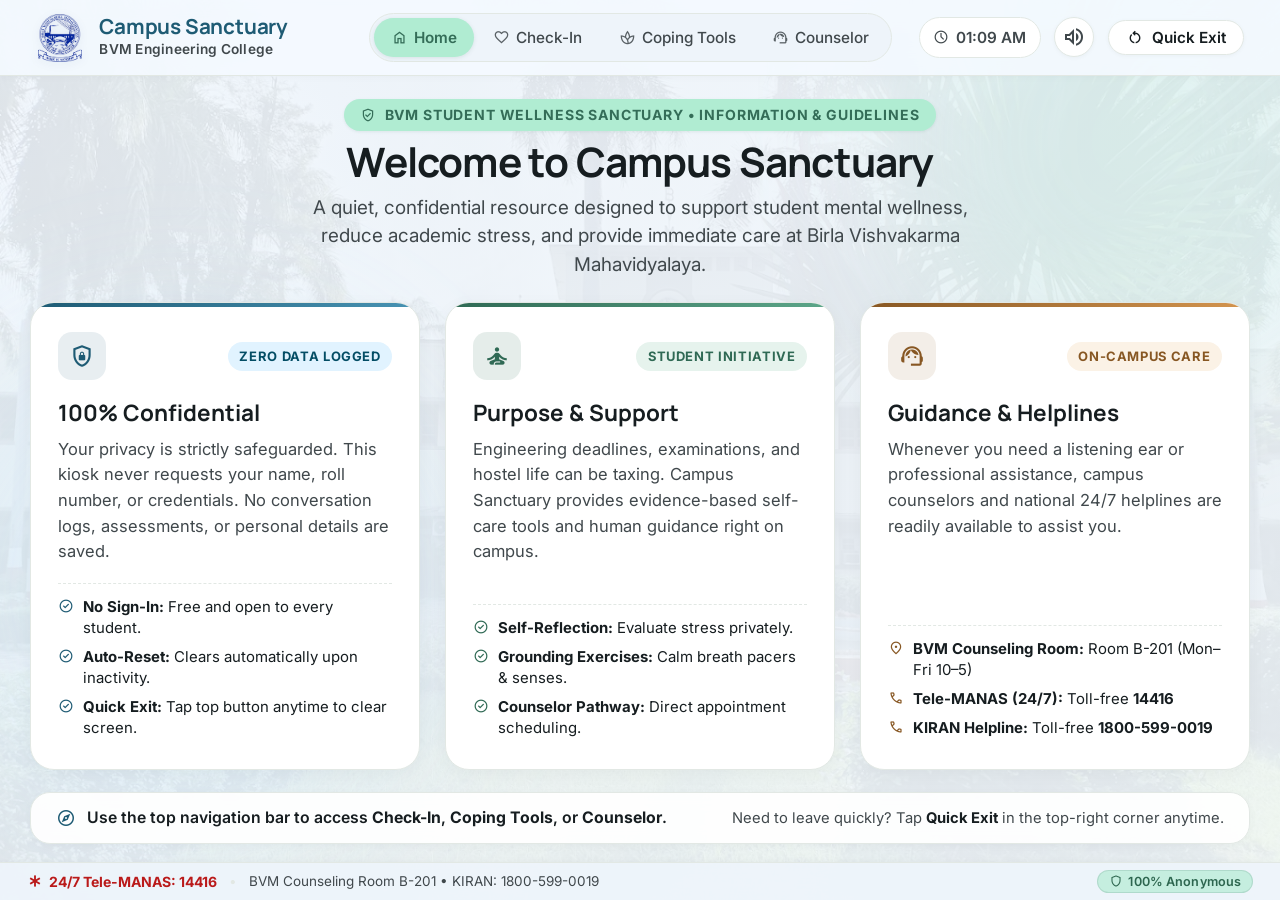
==== commit 159025c1: "refactor: make home page strictly informational without repeating navbar buttons" ====
--- a/index.html
+++ b/index.html
@@ -4,23 +4,23 @@
   <meta charset="UTF-8">
   <meta name="viewport" content="width=device-width, initial-scale=1.0">
   <title>Campus Sanctuary – BVM Mental Health Support Kiosk</title>
-  <meta name="description" content="Confidential, anonymous mental health and well-being support for BVM Engineering College students. Quick check-in, coping tools, and counselor appointments.">
+  <meta name="description" content="Confidential, anonymous mental health and well-being support for BVM Engineering College students. Information on privacy, campus resources, and support services.">
   <meta name="theme-color" content="#1e5b74">
   <link rel="preconnect" href="https://fonts.googleapis.com">
   <link rel="preconnect" href="https://fonts.gstatic.com" crossorigin>
   <link href="https://fonts.googleapis.com/css2?family=Inter:wght@400;500;600;700&family=Manrope:wght@500;600;700;800&display=swap" rel="stylesheet">
   <link href="https://fonts.googleapis.com/css2?family=Material+Symbols+Outlined:opsz,wght,FILL,GRAD@20..48,100..700,0..1,-50..200" rel="stylesheet">
-  <link rel="stylesheet" href="styles.css?v=5">
+  <link rel="stylesheet" href="styles.css?v=6">
 
   <style>
-    /* ─── Non-Scrollable Viewport Hub Layout ─── */
+    /* ─── Non-Scrollable Informational Viewport Layout ─── */
     html, body {
       height: 100%;
       margin: 0;
       padding: 0;
     }
 
-    @media (min-width: 900px) and (min-height: 650px) {
+    @media (min-width: 900px) and (min-height: 620px) {
       body {
         overflow: hidden;
       }
@@ -31,8 +31,8 @@
       }
       .home-main {
         overflow: hidden !important;
-        padding-top: calc(var(--header-height) + 1.25rem) !important;
-        padding-bottom: calc(var(--footer-height) + 1rem) !important;
+        padding-top: calc(var(--header-height) + 1rem) !important;
+        padding-bottom: calc(var(--footer-height) + 0.75rem) !important;
       }
     }
 
@@ -42,7 +42,7 @@
       flex-direction: column;
       justify-content: center;
       align-items: center;
-      padding: calc(var(--header-height) + 1.5rem) 1.5rem calc(var(--footer-height) + 2rem);
+      padding: calc(var(--header-height) + 1.25rem) 1.5rem calc(var(--footer-height) + 1.5rem);
       position: relative;
       z-index: 2;
     }
@@ -54,16 +54,16 @@
       display: flex;
       flex-direction: column;
       align-items: center;
-      gap: 1.5rem;
-    }
-
-    /* ─── Hero Header ─── */
+      gap: 1.25rem;
+    }
+
+    /* ─── Hero Heading (Informational Welcome) ─── */
     .home-hero-header {
       text-align: center;
       display: flex;
       flex-direction: column;
       align-items: center;
-      gap: 0.5rem;
+      gap: 0.4rem;
     }
 
     .home-pill-badge {
@@ -72,7 +72,7 @@
       gap: 0.45rem;
       background: var(--secondary-container);
       color: var(--on-secondary-container);
-      padding: 0.35rem 0.95rem;
+      padding: 0.3rem 0.9rem;
       border-radius: var(--radius-full);
       font-family: var(--font-label);
       font-size: 0.78rem;
@@ -84,7 +84,7 @@
 
     .home-hero-title {
       font-family: var(--font-headline);
-      font-size: 2.35rem;
+      font-size: 2.25rem;
       font-weight: 700;
       color: var(--on-surface);
       line-height: 1.2;
@@ -94,63 +94,51 @@
 
     .home-hero-subtitle {
       font-family: var(--font-body);
-      font-size: 1.1rem;
+      font-size: 1.05rem;
       color: var(--on-surface-variant);
-      max-width: 680px;
+      max-width: 720px;
       line-height: 1.5;
       margin: 0;
     }
 
-    /* ─── 3 Primary Action Hub Cards ─── */
-    .home-hub-grid {
+    /* ─── 3 Informational Panels (Purely Informational - No Duplicate Buttons) ─── */
+    .home-info-grid {
       display: grid;
       grid-template-columns: repeat(3, 1fr);
-      gap: 1.5rem;
+      gap: 1.35rem;
       width: 100%;
     }
 
-    .home-action-card {
+    .home-info-card {
       background: #ffffff;
       border: 1.5px solid var(--border-card);
       border-radius: var(--radius-2xl);
-      padding: 1.85rem 1.65rem;
+      padding: 1.65rem 1.5rem;
       display: flex;
       flex-direction: column;
-      justify-content: space-between;
-      text-decoration: none;
-      color: inherit;
       box-shadow: 0 4px 18px rgba(22, 29, 32, 0.04);
-      transition: all 0.25s cubic-bezier(0.16, 1, 0.3, 1);
       position: relative;
       overflow: hidden;
     }
 
-    .home-action-card::before {
+    .home-info-card::before {
       content: '';
       position: absolute;
       top: 0;
       left: 0;
       right: 0;
       height: 4px;
-      background: transparent;
-      transition: background 0.25s ease;
-    }
-
-    .home-action-card:hover {
-      transform: translateY(-4px);
-      box-shadow: 0 12px 30px rgba(30, 91, 116, 0.12);
-      border-color: var(--primary-fixed-dim);
-    }
-
-    .home-action-card.card-checkin::before {
+    }
+
+    .home-info-card.card-privacy::before {
       background: linear-gradient(90deg, #1e5b74, #4893b3);
     }
 
-    .home-action-card.card-tools::before {
+    .home-info-card.card-mission::before {
       background: linear-gradient(90deg, #2f6954, #5da78a);
     }
 
-    .home-action-card.card-counseling::before {
+    .home-info-card.card-campus::before {
       background: linear-gradient(90deg, #875723, #d4954f);
     }
 
@@ -158,38 +146,33 @@
       display: flex;
       align-items: center;
       justify-content: space-between;
-      margin-bottom: 1.25rem;
+      margin-bottom: 1rem;
     }
 
     .card-icon-bubble {
-      width: 52px;
-      height: 52px;
-      border-radius: 16px;
+      width: 48px;
+      height: 48px;
+      border-radius: 14px;
       display: flex;
       align-items: center;
       justify-content: center;
-      transition: transform 0.25s ease;
-    }
-
-    .home-action-card:hover .card-icon-bubble {
-      transform: scale(1.08);
     }
 
     .card-icon-bubble .material-symbols-outlined {
-      font-size: 28px;
-    }
-
-    .card-checkin .card-icon-bubble {
+      font-size: 26px;
+    }
+
+    .card-privacy .card-icon-bubble {
       background: rgba(30, 91, 116, 0.1);
       color: #1e5b74;
     }
 
-    .card-tools .card-icon-bubble {
+    .card-mission .card-icon-bubble {
       background: rgba(47, 105, 84, 0.12);
       color: #2f6954;
     }
 
-    .card-counseling .card-icon-bubble {
+    .card-campus .card-icon-bubble {
       background: rgba(135, 87, 35, 0.1);
       color: #875723;
     }
@@ -204,24 +187,24 @@
       border-radius: var(--radius-full);
     }
 
-    .card-checkin .card-badge-pill {
+    .card-privacy .card-badge-pill {
       background: #e1f3ff;
       color: #034d65;
     }
 
-    .card-tools .card-badge-pill {
+    .card-mission .card-badge-pill {
       background: #e6f3ed;
       color: #2f6954;
     }
 
-    .card-counseling .card-badge-pill {
+    .card-campus .card-badge-pill {
       background: #fbf2e6;
       color: #875723;
     }
 
     .card-title {
       font-family: var(--font-headline);
-      font-size: 1.35rem;
+      font-size: 1.25rem;
       font-weight: 700;
       color: var(--on-surface);
       margin: 0 0 0.5rem 0;
@@ -230,189 +213,128 @@
 
     .card-desc {
       font-family: var(--font-body);
-      font-size: 0.95rem;
+      font-size: 0.92rem;
       color: var(--on-surface-variant);
-      line-height: 1.5;
-      margin: 0 0 1.25rem 0;
+      line-height: 1.55;
+      margin: 0 0 1rem 0;
       flex-grow: 1;
     }
 
-    .card-feature-list {
+    .card-bullet-list {
       display: flex;
       flex-direction: column;
-      gap: 0.4rem;
-      margin-bottom: 1.35rem;
-      padding-top: 0.65rem;
+      gap: 0.45rem;
+      padding-top: 0.75rem;
       border-top: 1px dashed var(--border-card);
     }
 
-    .card-feature-item {
-      display: flex;
-      align-items: center;
-      gap: 0.45rem;
+    .card-bullet-item {
+      display: flex;
+      align-items: flex-start;
+      gap: 0.5rem;
       font-family: var(--font-label);
-      font-size: 0.82rem;
-      color: var(--on-surface-variant);
-      font-weight: 500;
-    }
-
-    .card-feature-item .material-symbols-outlined {
+      font-size: 0.83rem;
+      color: var(--on-surface);
+      line-height: 1.4;
+    }
+
+    .card-bullet-item .bullet-icon {
       font-size: 16px;
-      color: var(--secondary);
-    }
-
-    .card-action-btn {
+      margin-top: 1px;
+      flex-shrink: 0;
+    }
+
+    .card-privacy .bullet-icon { color: #1e5b74; }
+    .card-mission .bullet-icon { color: #2f6954; }
+    .card-campus .bullet-icon { color: #875723; }
+
+    /* ─── Informational Navigation Guidance Strip ─── */
+    .home-nav-hint-bar {
+      display: flex;
+      align-items: center;
+      justify-content: space-between;
+      gap: 1.25rem;
       width: 100%;
-      min-height: 48px;
-      border-radius: var(--radius-lg);
-      display: flex;
-      align-items: center;
-      justify-content: space-between;
-      padding: 0 1.2rem;
-      font-family: var(--font-label);
-      font-size: 0.95rem;
-      font-weight: 700;
-      transition: all 0.2s ease;
-      border: none;
-      cursor: pointer;
-    }
-
-    .card-checkin .card-action-btn {
-      background: #1e5b74;
-      color: #ffffff;
-    }
-
-    .card-checkin:hover .card-action-btn {
-      background: #16465a;
-    }
-
-    .card-tools .card-action-btn {
-      background: #2f6954;
-      color: #ffffff;
-    }
-
-    .card-tools:hover .card-action-btn {
-      background: #235241;
-    }
-
-    .card-counseling .card-action-btn {
-      background: #875723;
-      color: #ffffff;
-    }
-
-    .card-counseling:hover .card-action-btn {
-      background: #6e4419;
-    }
-
-    .card-action-btn .btn-arrow {
-      font-size: 20px;
-      transition: transform 0.2s ease;
-    }
-
-    .home-action-card:hover .card-action-btn .btn-arrow {
-      transform: translateX(3px);
-    }
-
-    /* ─── Reassurance Strip ─── */
-    .home-reassurance-bar {
-      display: flex;
-      align-items: center;
-      justify-content: space-between;
-      gap: 1.5rem;
-      width: 100%;
-      background: rgba(255, 255, 255, 0.85);
+      background: rgba(255, 255, 255, 0.92);
       backdrop-filter: blur(8px);
       -webkit-backdrop-filter: blur(8px);
       border: 1.5px solid var(--border-card);
       border-radius: var(--radius-xl);
-      padding: 0.75rem 1.4rem;
+      padding: 0.7rem 1.4rem;
       box-shadow: 0 2px 8px rgba(22, 29, 32, 0.03);
     }
 
-    .reassurance-left {
+    .nav-hint-left {
       display: flex;
       align-items: center;
       gap: 0.6rem;
+      color: var(--on-surface);
+      font-family: var(--font-label);
+      font-size: 0.88rem;
+      font-weight: 600;
+    }
+
+    .nav-hint-left .material-symbols-outlined {
+      color: var(--primary);
+      font-size: 20px;
+    }
+
+    .nav-hint-right {
+      display: flex;
+      align-items: center;
+      gap: 0.6rem;
+      font-family: var(--font-label);
+      font-size: 0.82rem;
       color: var(--on-surface-variant);
-      font-family: var(--font-label);
-      font-size: 0.86rem;
-      font-weight: 500;
-    }
-
-    .reassurance-left .material-symbols-outlined {
-      color: #2f6954;
-      font-size: 20px;
-    }
-
-    .reassurance-right {
-      display: flex;
-      align-items: center;
-      gap: 0.75rem;
-      font-family: var(--font-label);
-      font-size: 0.85rem;
-    }
-
-    .helpline-chip {
-      display: inline-flex;
-      align-items: center;
-      gap: 0.35rem;
-      background: #fff1f0;
-      color: #b3261e;
-      border: 1px solid #ffd8d6;
-      padding: 0.25rem 0.65rem;
-      border-radius: var(--radius-full);
-      font-weight: 700;
-      text-decoration: none;
-    }
-
-    .helpline-chip .material-symbols-outlined {
-      font-size: 15px;
-    }
-
-    /* ─── Compact / Responsive Tweaks ─── */
-    @media (max-height: 780px) and (min-width: 900px) {
+    }
+
+    .nav-hint-right strong {
+      color: var(--on-surface);
+    }
+
+    /* ─── Compact Screen Optimization ─── */
+    @media (max-height: 750px) and (min-width: 900px) {
       .home-hub-container {
-        gap: 1rem;
+        gap: 0.85rem;
       }
       .home-hero-title {
-        font-size: 2rem;
+        font-size: 1.95rem;
       }
       .home-hero-subtitle {
-        font-size: 1rem;
-      }
-      .home-action-card {
-        padding: 1.35rem 1.25rem;
-      }
-      .card-feature-list {
-        margin-bottom: 0.9rem;
-        gap: 0.25rem;
+        font-size: 0.95rem;
+      }
+      .home-info-card {
+        padding: 1.25rem 1.15rem;
       }
       .card-title {
-        font-size: 1.2rem;
+        font-size: 1.15rem;
       }
       .card-desc {
-        font-size: 0.88rem;
-        margin-bottom: 0.85rem;
-      }
-      .card-action-btn {
-        min-height: 42px;
-        font-size: 0.88rem;
-      }
-      .home-reassurance-bar {
-        padding: 0.55rem 1.2rem;
+        font-size: 0.86rem;
+        margin-bottom: 0.75rem;
+      }
+      .card-bullet-list {
+        padding-top: 0.55rem;
+        gap: 0.35rem;
+      }
+      .card-bullet-item {
+        font-size: 0.78rem;
+      }
+      .home-nav-hint-bar {
+        padding: 0.5rem 1.2rem;
       }
     }
 
     @media (max-width: 960px) {
-      .home-hub-grid {
+      .home-info-grid {
         grid-template-columns: 1fr;
-        max-width: 540px;
+        max-width: 580px;
         gap: 1.15rem;
       }
-      .home-reassurance-bar {
+      .home-nav-hint-bar {
         flex-direction: column;
         align-items: flex-start;
-        gap: 0.5rem;
+        gap: 0.4rem;
       }
     }
   </style>
@@ -499,7 +421,7 @@
       </div>
     </div>
 
-    <!-- ═══════════════════ MAIN CONTENT (NON-SCROLLABLE GATEWAY) ═══════════════════ -->
+    <!-- ═══════════════════ MAIN CONTENT (INFORMATION ONLY - NON-SCROLLABLE) ═══════════════════ -->
     <main class="home-main" id="mainContent" role="main">
       <div class="home-hub-container">
 
@@ -507,121 +429,111 @@
         <div class="home-hero-header">
           <div class="home-pill-badge">
             <span class="material-symbols-outlined" style="font-size:16px">verified_user</span>
-            <span>BVM Student Wellness Sanctuary • 100% Confidential</span>
-          </div>
-          <h1 class="home-hero-title">Your Safe Space on Campus</h1>
+            <span>BVM Student Wellness Sanctuary • Information &amp; Guidelines</span>
+          </div>
+          <h1 class="home-hero-title">Welcome to Campus Sanctuary</h1>
           <p class="home-hero-subtitle">
-            Welcome to the confidential mental well-being kiosk for BVM students. Take a private check-in, explore calming exercises, or speak with campus counseling.
+            A quiet, confidential resource designed to support student mental wellness, reduce academic stress, and provide immediate care at Birla Vishvakarma Mahavidyalaya.
           </p>
         </div>
 
-        <!-- 3 Primary Action Cards -->
-        <div class="home-hub-grid">
-
-          <!-- Card 1: Check-In -->
-          <a href="checkin.html" class="home-action-card card-checkin" id="cardCheckIn">
+        <!-- 3 Informational Panels (No duplicate buttons) -->
+        <div class="home-info-grid">
+
+          <!-- Panel 1: Privacy & Anonymity -->
+          <div class="home-info-card card-privacy">
             <div class="card-top-row">
               <div class="card-icon-bubble">
-                <span class="material-symbols-outlined">favorite</span>
-              </div>
-              <span class="card-badge-pill">2 Min • Anonymous</span>
-            </div>
-            <h2 class="card-title">Mood Check-In</h2>
-            <p class="card-desc">Check how you are doing today. Answer 8 confidential questions to receive an instant well-being pulse and tailored guidance.</p>
-            <div class="card-feature-list">
-              <div class="card-feature-item">
-                <span class="material-symbols-outlined">check_circle</span>
-                <span>Visual mood selector</span>
-              </div>
-              <div class="card-feature-item">
-                <span class="material-symbols-outlined">check_circle</span>
-                <span>Confidential well-being score</span>
-              </div>
-              <div class="card-feature-item">
-                <span class="material-symbols-outlined">check_circle</span>
-                <span>Personalized coping roadmap</span>
-              </div>
-            </div>
-            <div class="card-action-btn">
-              <span>Start Check-In</span>
-              <span class="material-symbols-outlined btn-arrow">arrow_forward</span>
-            </div>
-          </a>
-
-          <!-- Card 2: Coping Tools -->
-          <a href="tools.html" class="home-action-card card-tools" id="cardTools">
+                <span class="material-symbols-outlined">shield_lock</span>
+              </div>
+              <span class="card-badge-pill">Zero Data Logged</span>
+            </div>
+            <h2 class="card-title">100% Confidential</h2>
+            <p class="card-desc">
+              Your privacy is strictly safeguarded. This kiosk never requests your name, roll number, or credentials. No conversation logs, assessments, or personal details are saved.
+            </p>
+            <div class="card-bullet-list">
+              <div class="card-bullet-item">
+                <span class="material-symbols-outlined bullet-icon">check_circle</span>
+                <span><strong>No Sign-In:</strong> Free and open to every student.</span>
+              </div>
+              <div class="card-bullet-item">
+                <span class="material-symbols-outlined bullet-icon">check_circle</span>
+                <span><strong>Auto-Reset:</strong> Clears automatically upon inactivity.</span>
+              </div>
+              <div class="card-bullet-item">
+                <span class="material-symbols-outlined bullet-icon">check_circle</span>
+                <span><strong>Quick Exit:</strong> Tap top button anytime to clear screen.</span>
+              </div>
+            </div>
+          </div>
+
+          <!-- Panel 2: Purpose & Design Thinking -->
+          <div class="home-info-card card-mission">
             <div class="card-top-row">
               <div class="card-icon-bubble">
-                <span class="material-symbols-outlined">spa</span>
-              </div>
-              <span class="card-badge-pill">Instant Relief</span>
-            </div>
-            <h2 class="card-title">Coping Tools</h2>
-            <p class="card-desc">Take a mindful pause right now. Try interactive guided box breathing, sensory grounding, calming audio, and campus resources.</p>
-            <div class="card-feature-list">
-              <div class="card-feature-item">
-                <span class="material-symbols-outlined">check_circle</span>
-                <span>4-4-4-4 Box Breathing visualizer</span>
-              </div>
-              <div class="card-feature-item">
-                <span class="material-symbols-outlined">check_circle</span>
-                <span>5-4-3-2-1 Sensory Grounding</span>
-              </div>
-              <div class="card-feature-item">
-                <span class="material-symbols-outlined">check_circle</span>
-                <span>AI Wellness Companion &amp; Audio</span>
-              </div>
-            </div>
-            <div class="card-action-btn">
-              <span>Explore Tools</span>
-              <span class="material-symbols-outlined btn-arrow">arrow_forward</span>
-            </div>
-          </a>
-
-          <!-- Card 3: Counselor -->
-          <a href="counseling.html" class="home-action-card card-counseling" id="cardCounseling">
+                <span class="material-symbols-outlined">self_improvement</span>
+              </div>
+              <span class="card-badge-pill">Student Initiative</span>
+            </div>
+            <h2 class="card-title">Purpose &amp; Support</h2>
+            <p class="card-desc">
+              Engineering deadlines, examinations, and hostel life can be taxing. Campus Sanctuary provides evidence-based self-care tools and human guidance right on campus.
+            </p>
+            <div class="card-bullet-list">
+              <div class="card-bullet-item">
+                <span class="material-symbols-outlined bullet-icon">check_circle</span>
+                <span><strong>Self-Reflection:</strong> Evaluate stress privately.</span>
+              </div>
+              <div class="card-bullet-item">
+                <span class="material-symbols-outlined bullet-icon">check_circle</span>
+                <span><strong>Grounding Exercises:</strong> Calm breath pacers &amp; senses.</span>
+              </div>
+              <div class="card-bullet-item">
+                <span class="material-symbols-outlined bullet-icon">check_circle</span>
+                <span><strong>Counselor Pathway:</strong> Direct appointment scheduling.</span>
+              </div>
+            </div>
+          </div>
+
+          <!-- Panel 3: Campus Guidance Cell & Helplines -->
+          <div class="home-info-card card-campus">
             <div class="card-top-row">
               <div class="card-icon-bubble">
                 <span class="material-symbols-outlined">support_agent</span>
               </div>
-              <span class="card-badge-pill">Human Support</span>
-            </div>
-            <h2 class="card-title">Talk to a Counselor</h2>
-            <p class="card-desc">Connect with trained BVM campus counselors. Book a private, judgement-free session or generate an anonymous priority pass.</p>
-            <div class="card-feature-list">
-              <div class="card-feature-item">
-                <span class="material-symbols-outlined">check_circle</span>
-                <span>Direct confidential appointment</span>
-              </div>
-              <div class="card-feature-item">
-                <span class="material-symbols-outlined">check_circle</span>
-                <span>Print/Save Anonymous Pass</span>
-              </div>
-              <div class="card-feature-item">
-                <span class="material-symbols-outlined">check_circle</span>
-                <span>Room B-201 Student Guidance Cell</span>
-              </div>
-            </div>
-            <div class="card-action-btn">
-              <span>Connect Now</span>
-              <span class="material-symbols-outlined btn-arrow">arrow_forward</span>
-            </div>
-          </a>
-
-        </div>
-
-        <!-- Privacy & Reassurance Bar -->
-        <div class="home-reassurance-bar">
-          <div class="reassurance-left">
-            <span class="material-symbols-outlined">shield_lock</span>
-            <span><strong>100% Anonymous:</strong> No login, no roll number, and zero personal data stored on this kiosk.</span>
-          </div>
-          <div class="reassurance-right">
-            <span>24/7 National Crisis:</span>
-            <a href="tel:14416" class="helpline-chip">
-              <span class="material-symbols-outlined">call</span>
-              <span>Tele-MANAS: 14416</span>
-            </a>
+              <span class="card-badge-pill">On-Campus Care</span>
+            </div>
+            <h2 class="card-title">Guidance &amp; Helplines</h2>
+            <p class="card-desc">
+              Whenever you need a listening ear or professional assistance, campus counselors and national 24/7 helplines are readily available to assist you.
+            </p>
+            <div class="card-bullet-list">
+              <div class="card-bullet-item">
+                <span class="material-symbols-outlined bullet-icon">location_on</span>
+                <span><strong>BVM Counseling Room:</strong> Room B-201 (Mon–Fri 10–5)</span>
+              </div>
+              <div class="card-bullet-item">
+                <span class="material-symbols-outlined bullet-icon">call</span>
+                <span><strong>Tele-MANAS (24/7):</strong> Toll-free <strong>14416</strong></span>
+              </div>
+              <div class="card-bullet-item">
+                <span class="material-symbols-outlined bullet-icon">call</span>
+                <span><strong>KIRAN Helpline:</strong> Toll-free <strong>1800-599-0019</strong></span>
+              </div>
+            </div>
+          </div>
+
+        </div>
+
+        <!-- Informational Navigation Guidance Bar -->
+        <div class="home-nav-hint-bar">
+          <div class="nav-hint-left">
+            <span class="material-symbols-outlined">explore</span>
+            <span>Use the top navigation bar to access <strong>Check-In</strong>, <strong>Coping Tools</strong>, or <strong>Counselor</strong>.</span>
+          </div>
+          <div class="nav-hint-right">
+            <span>Need to leave quickly? Tap <strong>Quick Exit</strong> in the top-right corner anytime.</span>
           </div>
         </div>
 
